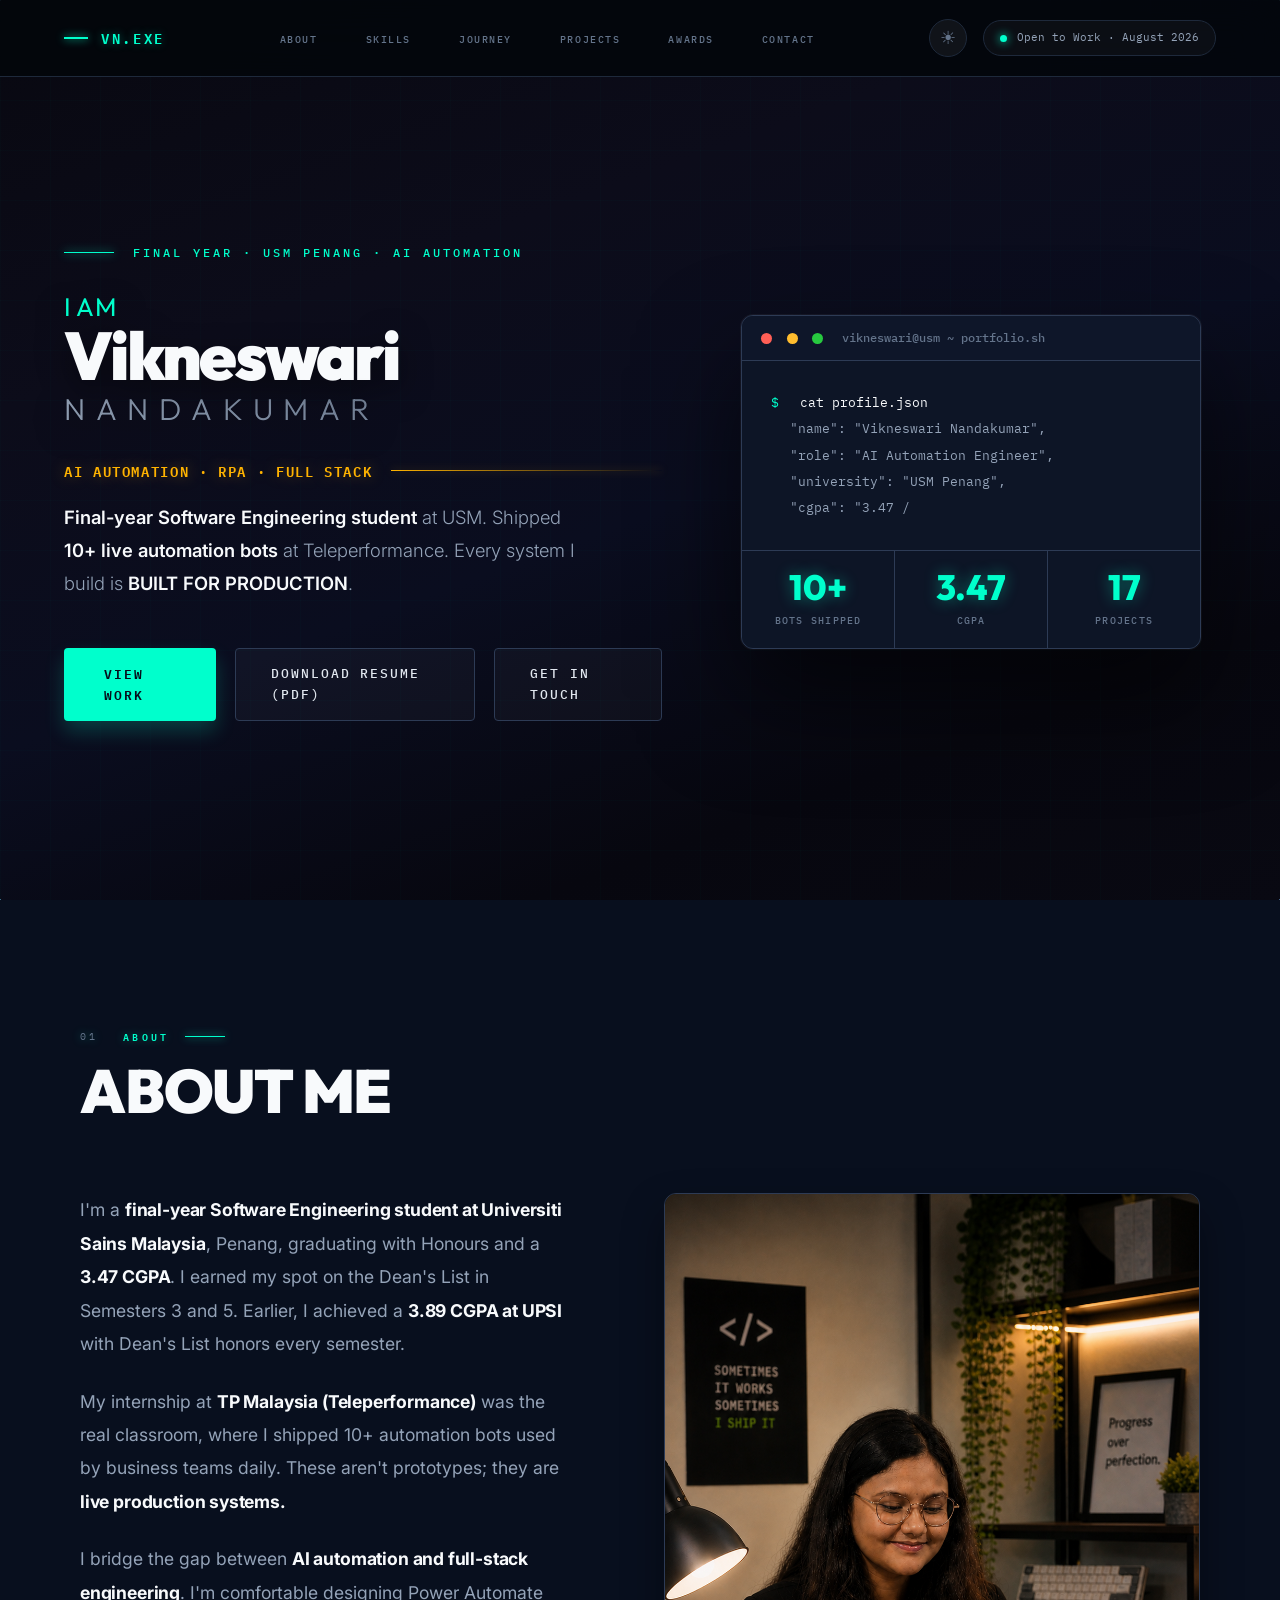
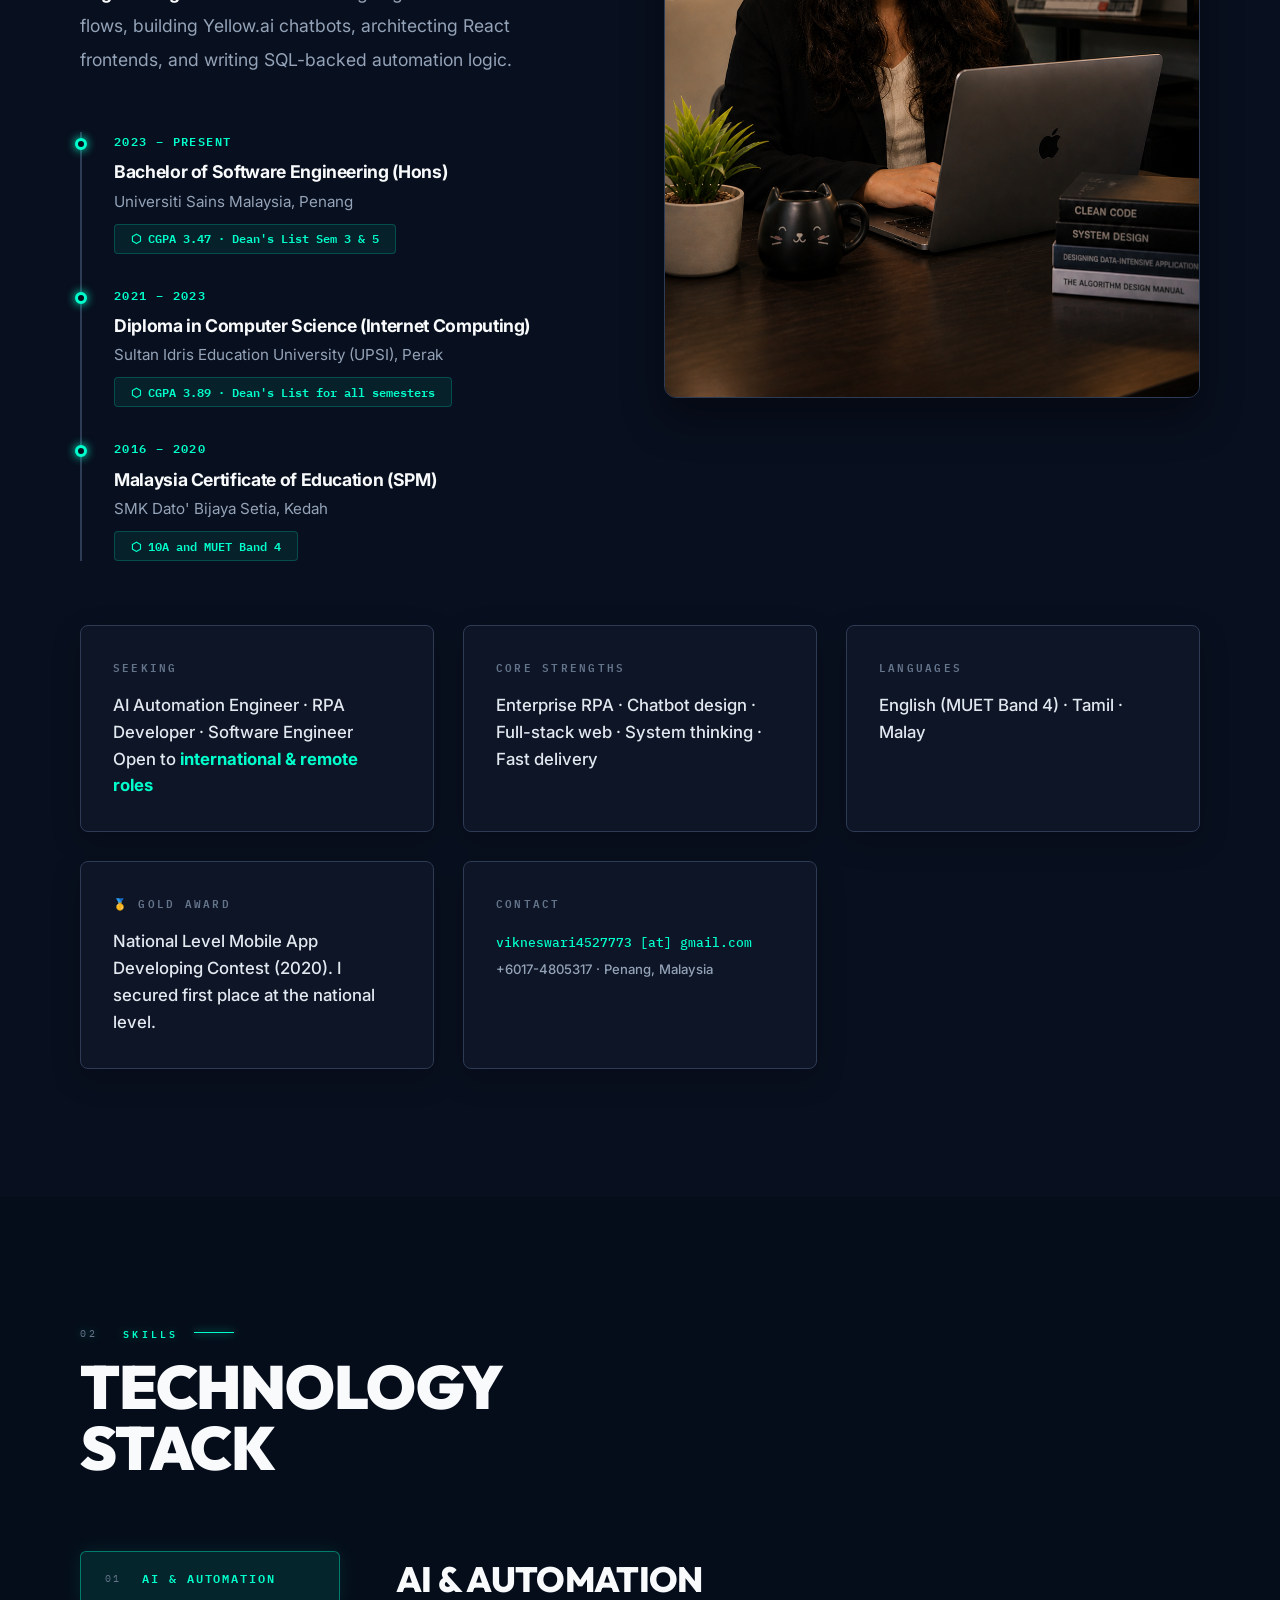
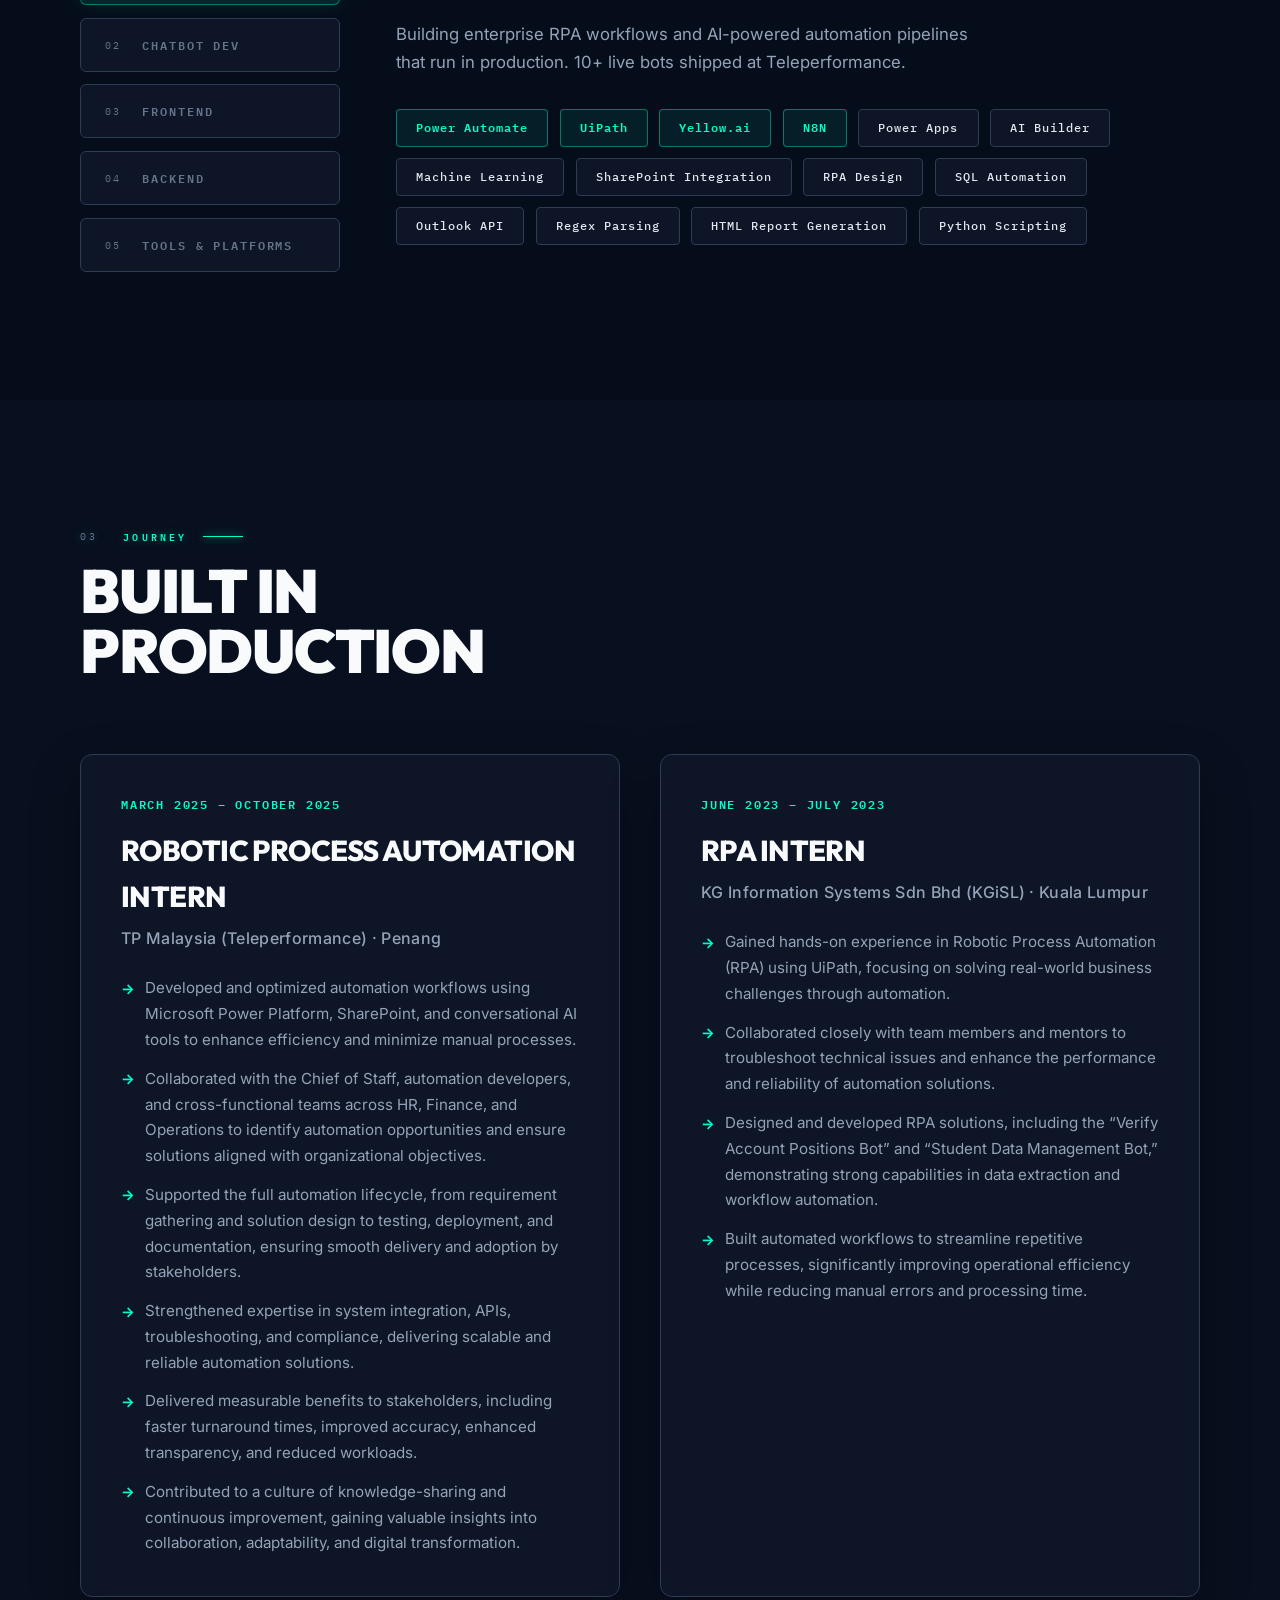
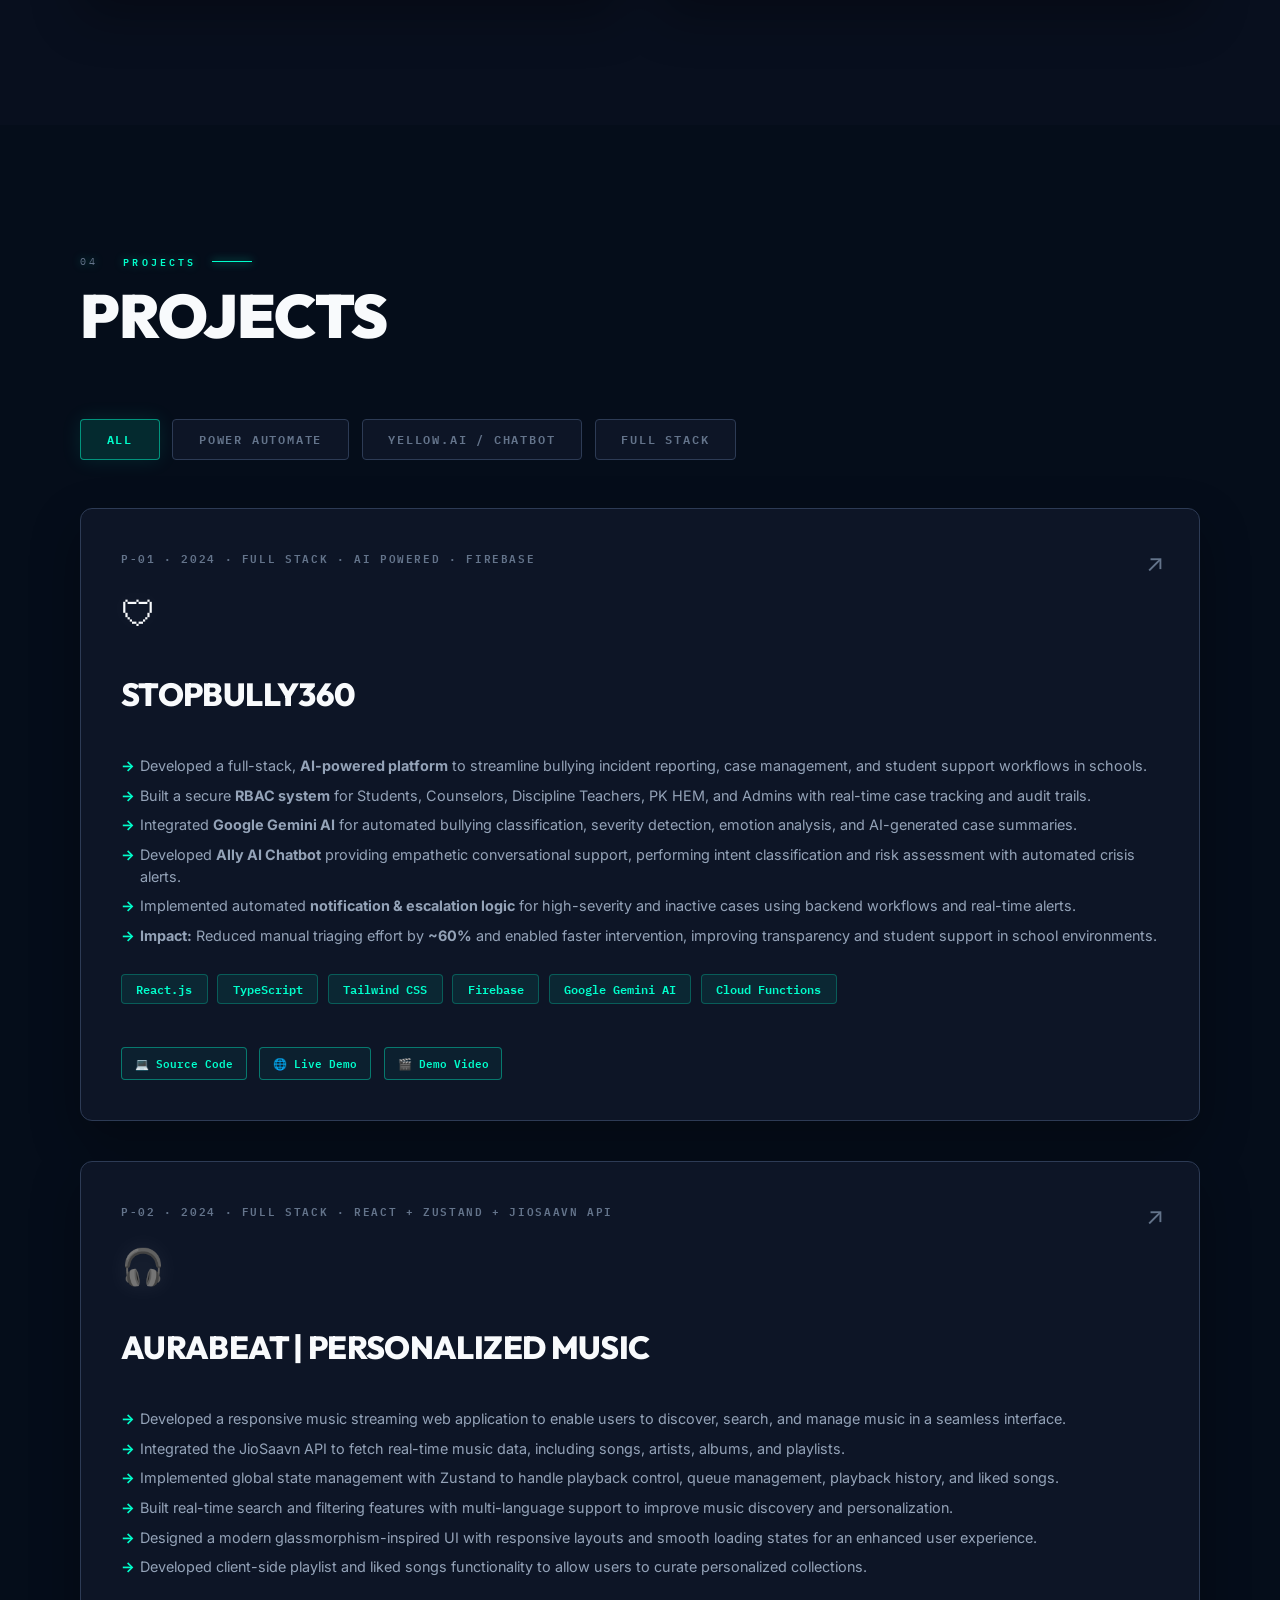
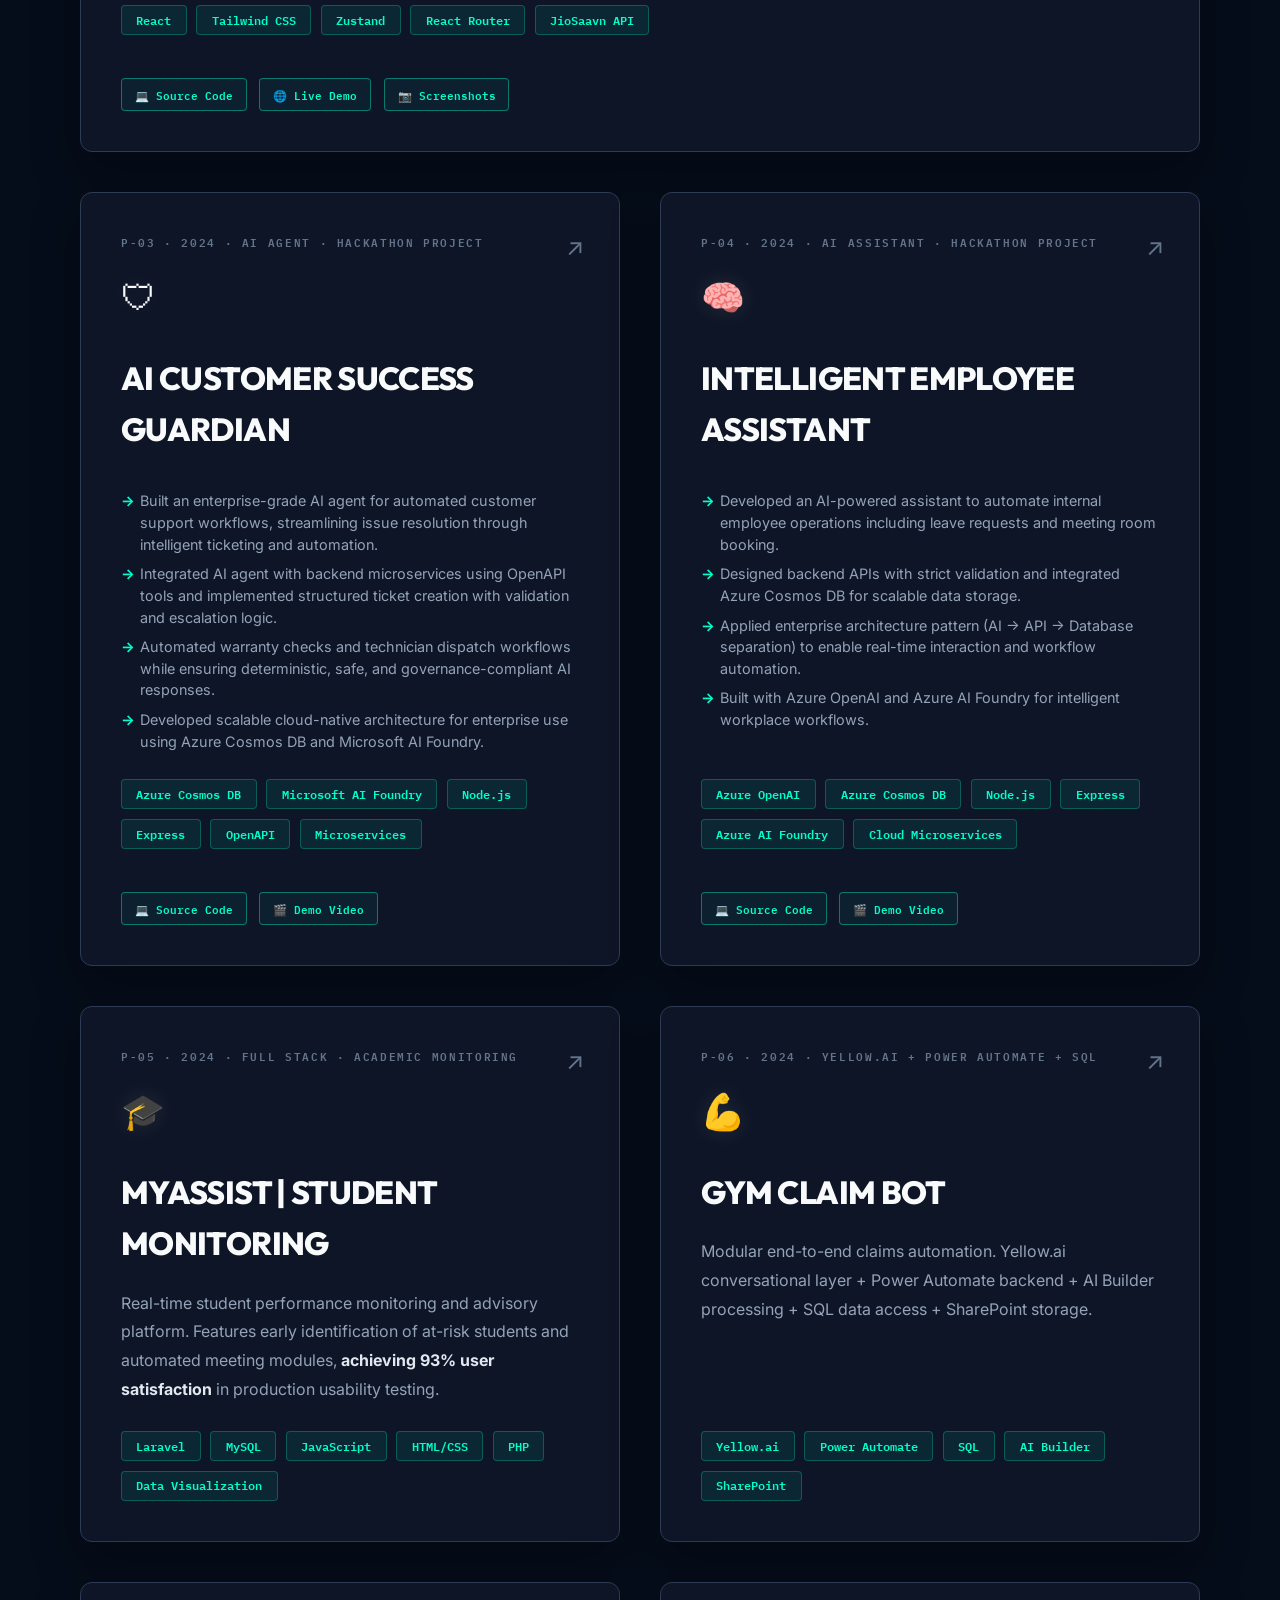
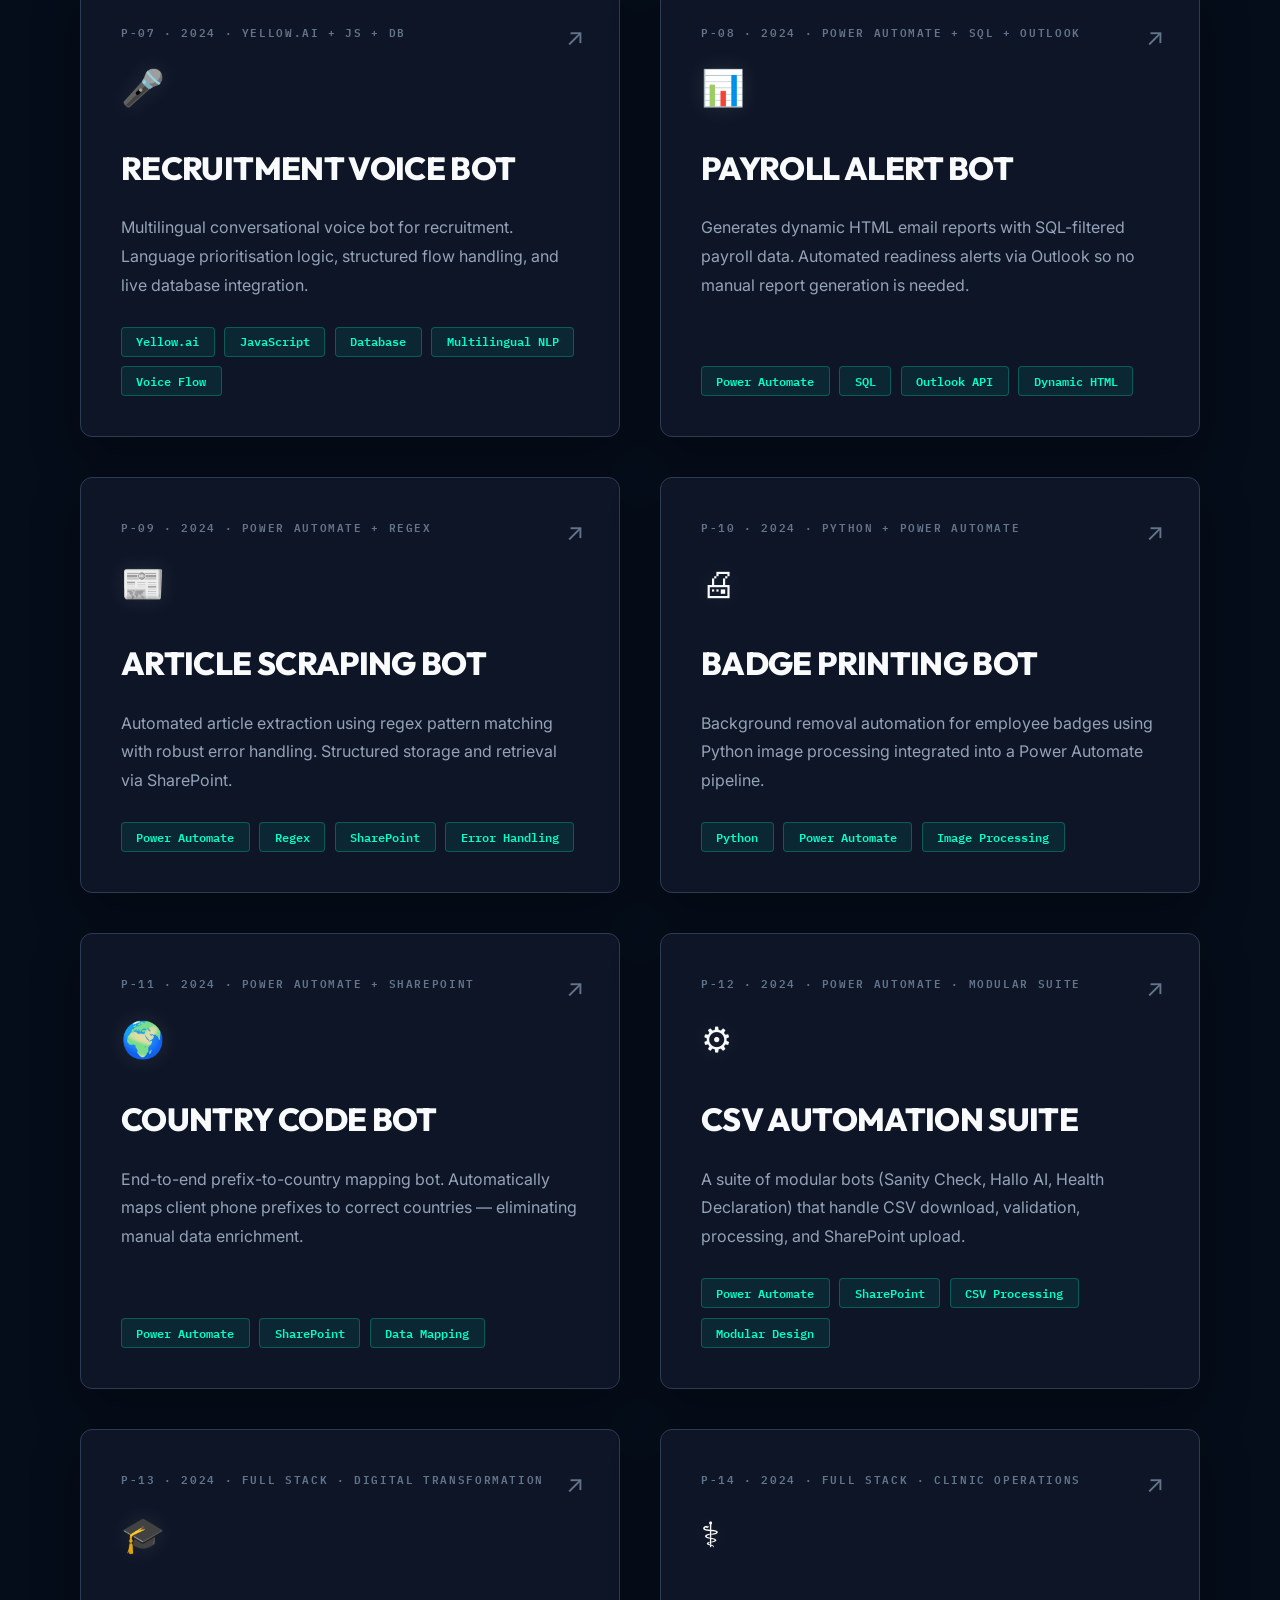
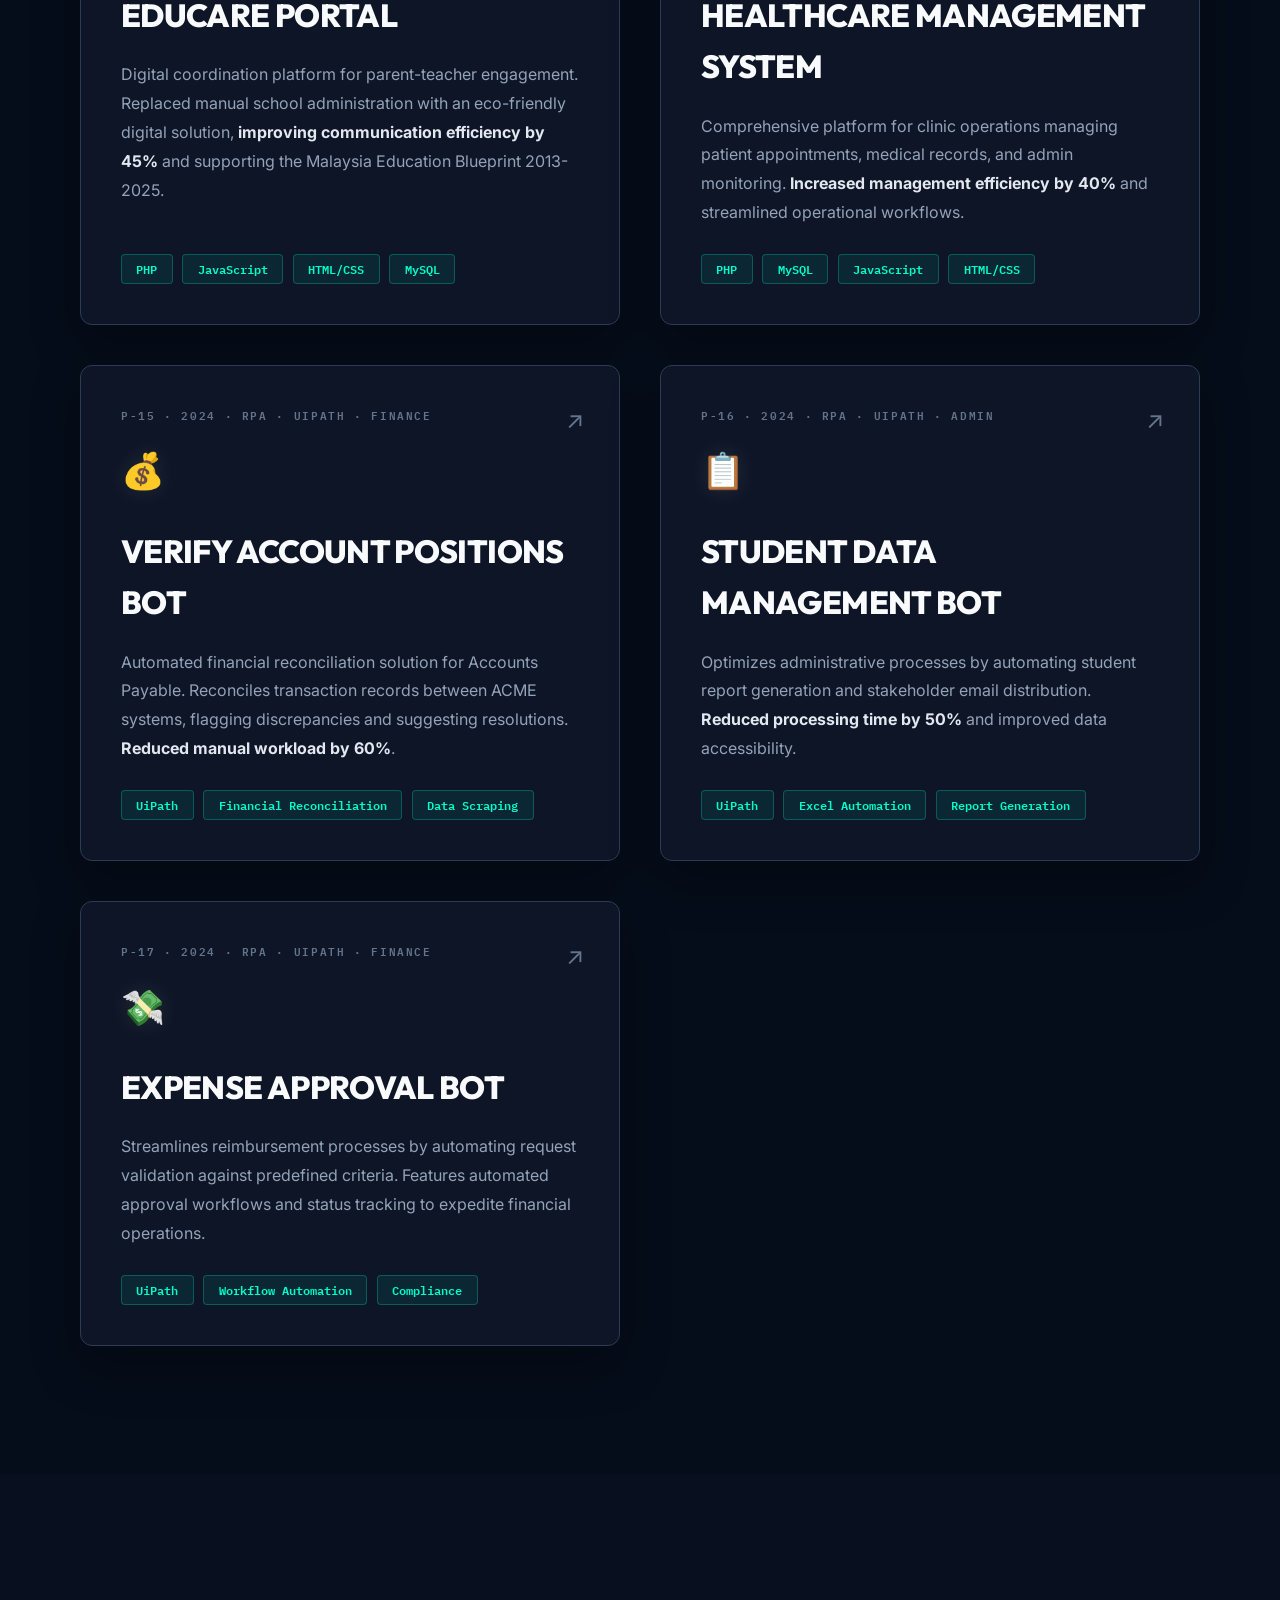
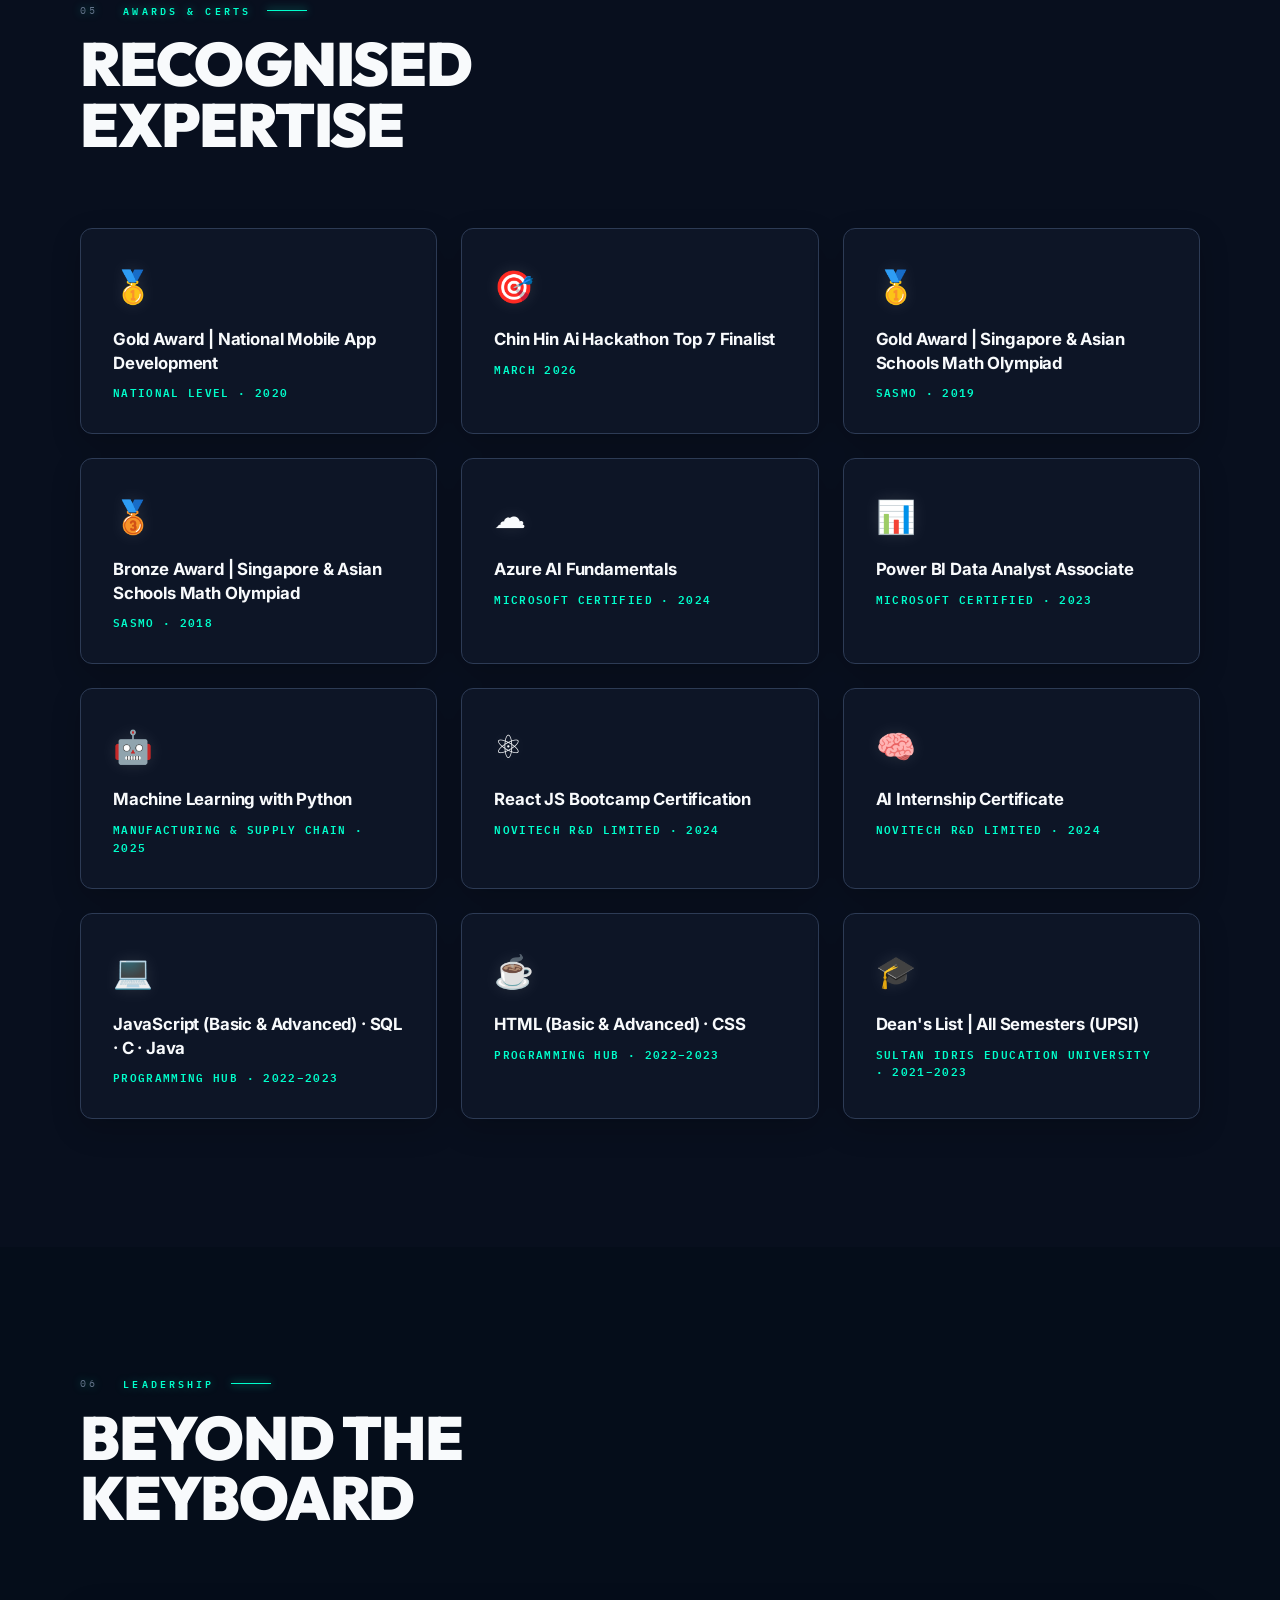
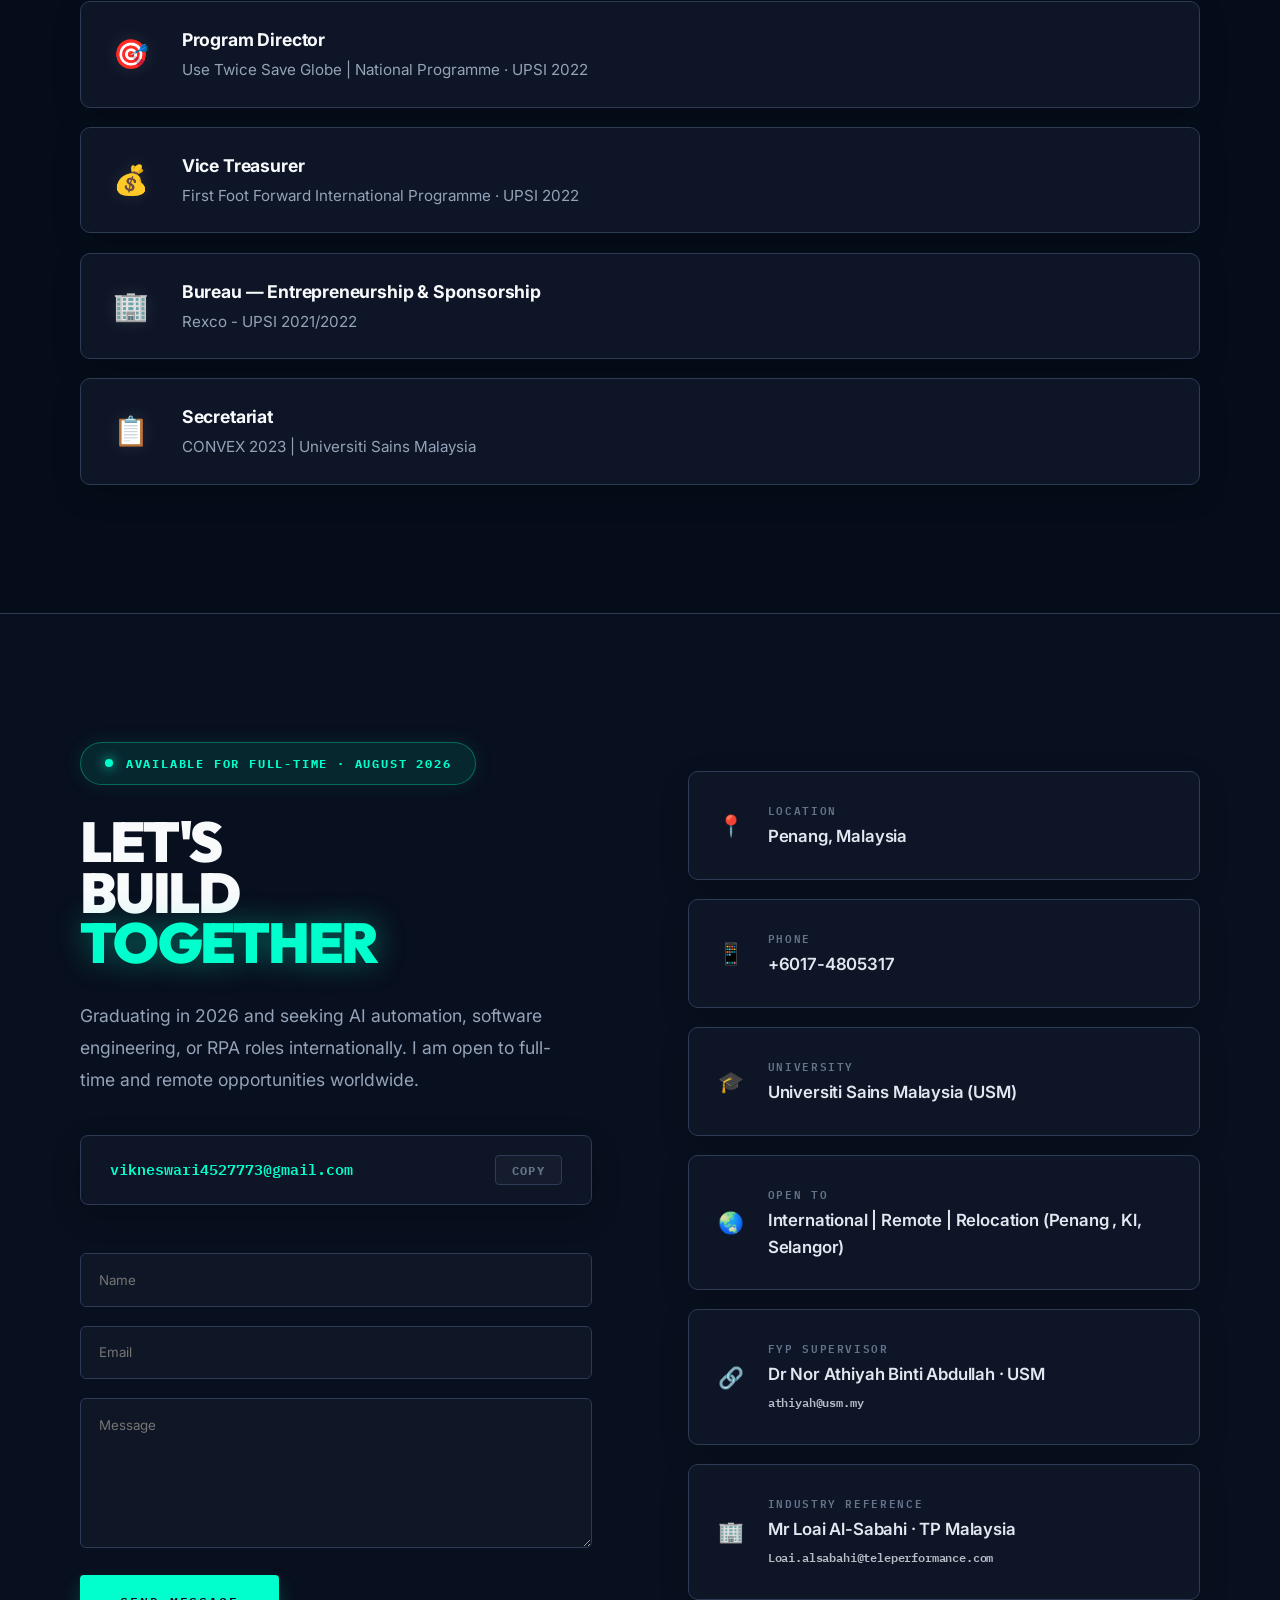
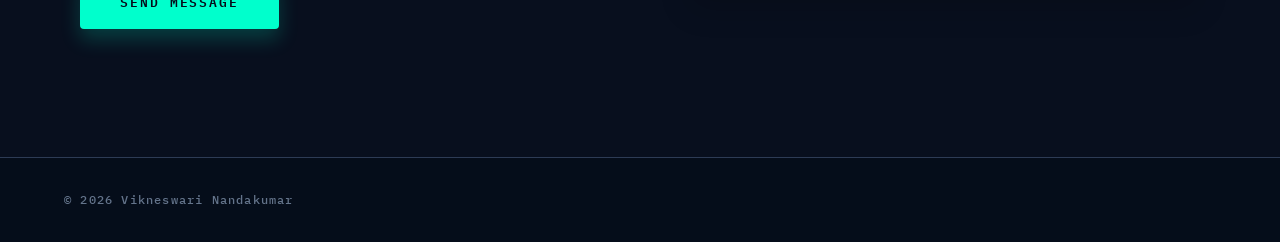
==== index.html @ cb927f4c "final" ====
<!DOCTYPE html>
<html lang="en">

<head>
  <meta charset="UTF-8">
  <meta name="viewport" content="width=device-width, initial-scale=1.0">
  <title>Vikiii | Portfolio</title>
  <link
    href="https://fonts.googleapis.com/css2?family=Bebas+Neue&family=Outfit:wght@300;400;500;600;700;800;900&family=IBM+Plex+Mono:wght@300;400;500&family=Inter:wght@300;400;500;600&display=swap"
    rel="stylesheet">
  <style>
    *,
    *::before,
    *::after {
      box-sizing: border-box;
      margin: 0;
      padding: 0
    }

    :root {
      --ink: #050d1a;
      --deep: #080f1e;
      --panel: #0d1526;
      --glass: #0f172a;
      --edge: #1e293b;
      --line: #2d3b55;
      --teal: #00ffcc;
      --teal-glow: rgba(0, 255, 204, 0.4);
      --amber: #ffb300;
      --amber-glow: rgba(255, 179, 0, 0.4);
      --ice: #e2e8f0;
      --ghost: #64748b;
      --white: #f8fafc;
      --mid: #94a3b8;
    }

    [data-theme="light"] {
      --ink: #ffffff;
      --deep: #f8fafc;
      --panel: #ffffff;
      --glass: rgba(255, 255, 255, 0.95);
      --edge: #f1f5f9;
      --line: #e2e8f0;
      --teal: #0284c7;
      --teal-glow: rgba(2, 132, 199, 0.15);
      --amber: #b45309;
      --amber-glow: rgba(180, 83, 9, 0.15);
      --ice: #0f172a;
      --ghost: #64748b;
      --white: #0f172a;
      --mid: #475569;
    }

    html {
      scroll-behavior: smooth;
      -webkit-font-smoothing: antialiased;
      -moz-osx-font-smoothing: grayscale;
    }

    body {
      background: linear-gradient(160deg, #080810 0%, #0c0c1a 30%, #0a0d1f 55%, #07070f 80%, #090912 100%);
      background-attachment: fixed;
      color: var(--white);
      font-family: 'Inter', 'Outfit', sans-serif;
      font-weight: 400;
      line-height: 1.6;
      overflow-x: hidden;
      transition: background 0.5s ease, color 0.3s ease;
    }

    [data-theme="light"] body {
      background: linear-gradient(135deg, #ffffff 0%, #fef2f2 25%, #f0f9ff 50%, #f0fdf4 75%, #ffffff 100%);
      background-attachment: fixed;
    }

    .grid-overlay {
      position: fixed;
      top: 0;
      left: 0;
      width: 100%;
      height: 100%;
      pointer-events: none;
      z-index: 1;
      opacity: 0;
      transition: opacity 0.5s ease;
    }

    [data-theme="light"] .grid-overlay {
      opacity: 0.4;
      background-image: radial-gradient(var(--line) 1px, transparent 1px);
      background-size: 32px 32px;
      mask-image: radial-gradient(ellipse at center, black, transparent 80%);
    }


    .bg-blob {
      position: fixed;
      width: 60vw;
      height: 60vw;
      border-radius: 50%;
      filter: blur(120px);
      z-index: 0;
      opacity: 0;
      pointer-events: none;
      transition: opacity 1s ease, transform 10s ease-in-out infinite alternate;
    }

    [data-theme="light"] .bg-blob {
      opacity: 0.08;
    }

    .blob-1 { top: -20%; left: -10%; background: linear-gradient(45deg, #fbcfe8, #fbcfb0); animation-delay: 0s; }
    .blob-2 { bottom: -20%; right: -10%; background: linear-gradient(45deg, #bae6fd, #a7f3d0); animation-delay: -5s; }

    @keyframes blob-move {
      from { transform: translate(0, 0) scale(1); }
      to { transform: translate(10%, 10%) scale(1.1); }
    }

    .bg-blob { animation: blob-move 15s ease-in-out infinite alternate; }

    .bg-blob { animation: blob-move 15s ease-in-out infinite alternate; }

    /* PROFILE IMAGES */
    .h-pfp-wrap {
      width: 120px;
      height: 120px;
      margin-bottom: 2rem;
      position: relative;
      opacity: 0;
      animation: su .8s ease .1s forwards;
    }

    .h-pfp {
      width: 100%;
      height: 100%;
      border-radius: 50%;
      object-fit: cover;
      border: 2px solid var(--teal);
      box-shadow: 0 0 20px var(--teal-glow);
    }

    .a-pfp-wrap {
      width: 100%;
      border-radius: 12px;
      overflow: hidden;
      border: 1px solid var(--line);
      background: var(--panel);
      position: relative;
      box-shadow: 0 20px 40px rgba(0, 0, 0, 0.4);
      margin-bottom: 2rem;
    }

    .a-pfp {
      width: 100%;
      height: auto;
      display: block;
      transition: transform 0.5s ease;
    }

    .a-pfp-wrap:hover .a-pfp {
      transform: scale(1.05);
    }

    /* BACKGROUND */
    .gbg {
      position: fixed;
      inset: 0;
      z-index: 0;
      pointer-events: none;
      background-image: linear-gradient(rgba(0, 255, 204, .015) 1px, transparent 1px), linear-gradient(90deg, rgba(0, 255, 204, .015) 1px, transparent 1px);
      background-size: 50px 50px
    }

    #sf {
      position: fixed;
      inset: 0;
      z-index: 0;
      pointer-events: none;
      opacity: .6
    }

    /* NAV */
    nav {
      position: fixed;
      top: 0;
      left: 0;
      right: 0;
      z-index: 500;
      display: flex;
      align-items: center;
      justify-content: space-between;
      padding: 1.2rem 4rem;
      border-bottom: 1px solid var(--edge);
      background: rgba(3, 6, 11, 0.85);
      backdrop-filter: blur(20px);
      transition: all 0.3s ease
    }

    [data-theme="light"] nav {
      background: linear-gradient(135deg, rgba(255, 255, 255, 0.8), rgba(241, 245, 249, 0.8));
      border-bottom: 1px solid rgba(13, 148, 136, 0.15);
      box-shadow: 0 10px 40px rgba(0, 0, 0, 0.05);
    }

    .nlogo {
      font-family: 'IBM Plex Mono', monospace;
      font-size: .85rem;
      font-weight: 600;
      color: var(--teal);
      letter-spacing: .2em;
      display: flex;
      align-items: center;
      gap: .8rem;
      text-shadow: 0 0 10px var(--teal-glow)
    }

    .nbar {
      width: 24px;
      height: 2px;
      background: var(--teal);
      box-shadow: 0 0 8px var(--teal)
    }

    .nlinks {
      display: flex;
      gap: 3rem;
      list-style: none
    }

    .nlinks a {
      font-family: 'IBM Plex Mono', monospace;
      font-size: .65rem;
      font-weight: 500;
      letter-spacing: .15em;
      text-transform: uppercase;
      color: var(--ghost);
      text-decoration: none;
      transition: all .3s ease;
      position: relative
    }

    .nlinks a::after {
      content: '';
      position: absolute;
      bottom: -4px;
      left: 0;
      width: 0;
      height: 1px;
      background: var(--teal);
      transition: width 0.3s ease
    }

    .nlinks a:hover::after,
    .nlinks a.active::after {
      width: 100%
    }

    .nlinks a:hover,
    .nlinks a.active {
      color: var(--white);
      text-shadow: 0 0 8px rgba(255, 255, 255, 0.3)
    }

    .nstatus {
      display: flex;
      align-items: center;
      gap: .6rem;
      font-family: 'IBM Plex Mono', monospace;
      font-size: .7rem;
      color: var(--mid);
      background: rgba(255, 255, 255, 0.03);
      padding: 0.5rem 1rem;
      border-radius: 20px;
      border: 1px solid var(--edge)
    }

    [data-theme="light"] .nstatus {
      background: linear-gradient(to right, rgba(13, 148, 136, 0.1), rgba(13, 148, 136, 0.05));
      color: var(--teal);
      border-color: rgba(13, 148, 136, 0.2);
    }

    .nled {
      width: 7px;
      height: 7px;
      border-radius: 50%;
      background: var(--teal);
      box-shadow: 0 0 10px var(--teal);
      animation: pulse 2s ease infinite
    }

    /* HERO */
    #hero {
      position: relative;
      min-height: 100vh;
      z-index: 2;
      display: grid;
      grid-template-columns: 1.1fr 0.9fr;
      align-items: center;
      padding: 8rem 4rem 4rem;
      gap: 4rem
    }

    .heyebrow {
      font-family: 'IBM Plex Mono', monospace;
      font-size: .75rem;
      font-weight: 500;
      letter-spacing: .25em;
      text-transform: uppercase;
      color: var(--teal);
      display: flex;
      align-items: center;
      gap: 1.2rem;
      margin-bottom: 2rem;
      opacity: 0;
      animation: su .8s ease .2s forwards
    }

    .heyebrow::before {
      content: '';
      width: 50px;
      height: 1px;
      background: var(--teal);
      box-shadow: 0 0 10px var(--teal)
    }

    .hname {
      font-family: 'Outfit', sans-serif;
      font-size: clamp(2.5rem, 6vw, 4.2rem);
      font-weight: 900;
      line-height: 1;
      letter-spacing: -.04em;
      color: var(--white);
      text-shadow: 0 10px 30px rgba(0, 0, 0, 0.5);
      opacity: 0;
      animation: su .9s ease .35s forwards
    }

    .hn-pre {
      font-size: .38em;
      font-weight: 400;
      color: var(--teal);
      letter-spacing: .02em;
      display: block;
      margin-bottom: 0.2rem;
      text-transform: uppercase
    }

    .hn-last {
      display: block;
      font-size: .45em;
      font-weight: 300;
      letter-spacing: .35em;
      text-transform: uppercase;
      color: var(--mid);
      margin-top: .3rem;
      background: linear-gradient(to right, var(--mid), var(--ghost));
      -webkit-background-clip: text;
      background-clip: text;
      -webkit-text-fill-color: transparent
    }

    .htl {
      margin: 2.2rem 0 1.2rem;
      display: flex;
      align-items: center;
      gap: 1.2rem;
      opacity: 0;
      animation: su .9s ease .5s forwards
    }

    .htl span {
      font-family: 'IBM Plex Mono', monospace;
      font-size: .85rem;
      font-weight: 600;
      color: var(--amber);
      letter-spacing: .12em;
      text-transform: uppercase;
      text-shadow: 0 0 15px var(--amber-glow)
    }

    .tdiv {
      flex: 1;
      height: 1px;
      background: linear-gradient(to right, var(--amber), transparent);
      box-shadow: 0 0 8px var(--amber-glow)
    }

    .hdesc {
      font-size: 1.15rem;
      color: var(--mid);
      font-weight: 300;
      max-width: 520px;
      line-height: 1.8;
      margin-bottom: 3rem;
      opacity: 0;
      animation: su .9s ease .65s forwards
    }

    .hdesc strong {
      color: var(--white);
      font-weight: 600
    }

    .hact {
      display: flex;
      gap: 1.2rem;
      align-items: center;
      opacity: 0;
      animation: su .9s ease .8s forwards
    }

    .bteal {
      font-family: 'IBM Plex Mono', monospace;
      font-size: .8rem;
      font-weight: 600;
      letter-spacing: .15em;
      text-transform: uppercase;
      padding: 1rem 2.5rem;
      border-radius: 4px;
      background: var(--teal);
      color: var(--ink);
      border: none;
      cursor: pointer;
      text-decoration: none;
      transition: all .3s cubic-bezier(0.23, 1, 0.32, 1);
      display: inline-block;
      box-shadow: 0 10px 20px rgba(0, 255, 204, 0.2)
    }

    .bteal:hover {
      background: #33ffcc;
      box-shadow: 0 15px 30px rgba(0, 255, 204, 0.4);
      transform: translateY(-3px)
    }

    .bout {
      font-family: 'IBM Plex Mono', monospace;
      font-size: .8rem;
      font-weight: 500;
      letter-spacing: .15em;
      text-transform: uppercase;
      padding: 0.95rem 2.2rem;
      border-radius: 4px;
      background: rgba(255, 255, 255, 0.03);
      color: var(--ice);
      border: 1px solid var(--line);
      cursor: pointer;
      text-decoration: none;
      transition: all .3s ease;
      display: inline-block
    }

    .bout:hover {
      border-color: var(--teal);
      color: var(--teal);
      background: rgba(0, 255, 204, 0.05);
      transform: translateY(-2px)
    }

    .hr {
      opacity: 0;
      animation: fi 1.2s ease .9s forwards;
      display: flex;
      align-items: center;
      justify-content: center
    }

    .term {
      background: var(--panel);
      border: 1px solid var(--line);
      border-radius: 12px;
      width: 100%;
      max-width: 480px;
      box-shadow: 0 50px 100px rgba(0, 0, 0, 0.6), 0 0 0 1px rgba(255, 255, 255, 0.05);
      overflow: hidden;
      backdrop-filter: blur(10px)
    }

    .tbar {
      background: rgba(15, 23, 42, 0.9);
      padding: .8rem 1.2rem;
      display: flex;
      align-items: center;
      gap: .6rem;
      border-bottom: 1px solid var(--line)
    }

    .tdot {
      width: 11px;
      height: 11px;
      border-radius: 50%
    }

    /* BACK TO TOP */
    #btt {
      position: fixed;
      bottom: 2rem;
      right: 2rem;
      width: 45px;
      height: 45px;
      background: var(--panel);
      border: 1px solid var(--line);
      border-radius: 50%;
      color: var(--teal);
      display: flex;
      align-items: center;
      justify-content: center;
      cursor: pointer;
      z-index: 1000;
      opacity: 0;
      visibility: hidden;
      transition: all 0.4s cubic-bezier(0.23, 1, 0.32, 1);
      box-shadow: 0 10px 30px rgba(0, 0, 0, 0.5);
      backdrop-filter: blur(10px)
    }

    #btt.vis {
      opacity: 1;
      visibility: visible;
      transform: translateY(0)
    }

    #btt:hover {
      border-color: var(--teal);
      background: rgba(0, 255, 204, 0.1);
      transform: translateY(-5px);
      box-shadow: 0 15px 40px var(--teal-glow)
    }

    .ttitle {
      font-family: 'IBM Plex Mono', monospace;
      font-size: .72rem;
      font-weight: 500;
      color: var(--ghost);
      margin-left: .6rem
    }

    .tbody {
      padding: 1.8rem;
      font-family: 'IBM Plex Mono', monospace;
      font-size: .82rem;
      line-height: 2
    }

    .tl {
      display: flex;
      gap: .8rem
    }

    .tp {
      color: var(--teal)
    }

    .tc {
      color: var(--white)
    }

    .to {
      color: var(--mid);
      padding-left: 1.2rem
    }

    .tk {
      color: var(--amber)
    }

    .tv {
      color: var(--teal)
    }

    .tb2 {
      height: .6rem
    }

    .blk {
      animation: blk 1s step-end infinite
    }

    .hstats {
      display: grid;
      grid-template-columns: repeat(3, 1fr);
      gap: 1px;
      background: var(--line);
      border-top: 1px solid var(--line)
    }

    .hs {
      background: var(--panel);
      padding: 1.2rem;
      text-align: center;
      transition: background 0.3s ease
    }

    .hs:hover {
      background: rgba(255, 255, 255, 0.02)
    }

    .hsn {
      font-family: 'Outfit', sans-serif;
      font-weight: 800;
      font-size: 2.2rem;
      color: var(--teal);
      line-height: 1;
      text-shadow: 0 0 15px var(--teal-glow)
    }

    .hsl {
      font-family: 'IBM Plex Mono', monospace;
      font-size: .65rem;
      font-weight: 500;
      color: var(--ghost);
      letter-spacing: .12em;
      margin-top: .4rem;
      text-transform: uppercase
    }

    /* SHARED */
    .w {
      max-width: 1200px;
      margin: 0 auto;
      padding: 8rem 2.5rem;
      position: relative;
      z-index: 2
    }

    .sh {
      margin-bottom: 4.5rem
    }

    .stag {
      font-family: 'IBM Plex Mono', monospace;
      font-size: .65rem;
      font-weight: 600;
      letter-spacing: .3em;
      text-transform: uppercase;
      color: var(--teal);
      display: flex;
      align-items: center;
      gap: 1rem;
      margin-bottom: 1rem;
      text-shadow: 0 0 10px var(--teal-glow)
    }

    .stag::after {
      content: '';
      flex: 0 0 40px;
      height: 1px;
      background: var(--teal);
      box-shadow: 0 0 8px var(--teal)
    }

    .snum {
      color: var(--ghost);
      font-weight: 400
    }

    .sh2 {
      font-family: 'Outfit', sans-serif;
      font-weight: 900;
      font-size: clamp(2.4rem, 5vw, 3.8rem);
      letter-spacing: -.02em;
      line-height: 1;
      color: var(--white);
      text-transform: uppercase
    }

    /* ABOUT */
    #about {
      background: var(--deep)
    }

    .agrid {
      display: grid;
      grid-template-columns: 1fr 1.1fr;
      gap: 6rem;
      align-items: start
    }

    .abp {
      color: var(--mid);
      font-size: 1.1rem;
      font-weight: 400;
      line-height: 1.9;
      margin-bottom: 1.5rem
    }

    .abp strong {
      color: var(--white);
      font-weight: 700;
      letter-spacing: -0.01em
    }

    .aedu {
      margin-top: 3.5rem
    }

    .eitem {
      border-left: 2px solid var(--line);
      padding: 0 0 2rem 2rem;
      position: relative
    }

    .eitem:last-child {
      padding-bottom: 0
    }

    .eitem::before {
      content: '';
      position: absolute;
      left: -7px;
      top: 6px;
      width: 12px;
      height: 12px;
      border-radius: 50%;
      background: var(--ink);
      border: 3px solid var(--teal);
      box-shadow: 0 0 10px var(--teal)
    }

    .eperiod {
      font-family: 'IBM Plex Mono', monospace;
      font-size: .72rem;
      font-weight: 600;
      color: var(--teal);
      letter-spacing: .12em;
      margin-bottom: .5rem;
      text-transform: uppercase
    }

    .edeg {
      font-size: 1.1rem;
      font-weight: 700;
      color: var(--white);
      letter-spacing: -0.02em
    }

    .eschool {
      font-size: .95rem;
      color: var(--mid);
      margin-top: .2rem;
      font-weight: 400
    }

    .ecgpa {
      display: inline-flex;
      align-items: center;
      gap: .5rem;
      margin-top: .6rem;
      padding: .3rem 1rem;
      background: rgba(0, 255, 204, 0.08);
      border: 1px solid rgba(0, 255, 204, 0.2);
      border-radius: 4px;
      font-family: 'IBM Plex Mono', monospace;
      font-size: .72rem;
      font-weight: 600;
      color: var(--teal)
    }

    .ar {
      display: flex;
      flex-direction: column;
      gap: 1.8rem
    }

    .ib {
      background: var(--panel);
      border: 1px solid var(--line);
      border-radius: 8px;
      padding: 2rem;
      position: relative;
      overflow: hidden;
      transition: all .4s cubic-bezier(0.23, 1, 0.32, 1);
      box-shadow: 0 10px 30px rgba(0, 0, 0, 0.2);
      height: 100%;
    }

    .ib:hover {
      border-color: rgba(0, 255, 204, 0.3);
      transform: translateY(-6px);
      box-shadow: 0 15px 40px rgba(0, 0, 0, 0.4)
    }

    .ib::before {
      content: '';
      position: absolute;
      left: 0;
      top: 0;
      bottom: 0;
      width: 3px;
      background: var(--teal);
      opacity: 0;
      transition: opacity .3s;
      box-shadow: 0 0 15px var(--teal)
    }

    .ib:hover::before {
      opacity: 1
    }

    .ibl {
      font-family: 'IBM Plex Mono', monospace;
      font-size: .7rem;
      font-weight: 600;
      color: var(--ghost);
      letter-spacing: .2em;
      text-transform: uppercase;
      margin-bottom: 1rem
    }

    .ibc {
      font-size: 1.05rem;
      color: var(--ice);
      font-weight: 500;
      line-height: 1.6
    }

    .acards {
      display: grid;
      grid-template-columns: repeat(auto-fit, minmax(320px, 1fr));
      gap: 1.8rem;
      margin-top: 4rem;
    }

    @media(max-width: 960px) {
      .acards {
        grid-template-columns: 1fr;
      }
    }

    /* SKILLS */
    #skills {
      background: var(--ink)
    }

    .sklayout {
      display: grid;
      grid-template-columns: 260px 1fr;
      gap: 3.5rem;
      align-items: start
    }

    .sknav {
      display: flex;
      flex-direction: column;
      gap: .8rem
    }

    .sktab {
      font-family: 'IBM Plex Mono', monospace;
      font-size: .78rem;
      font-weight: 600;
      letter-spacing: .15em;
      text-transform: uppercase;
      padding: 1rem 1.5rem;
      border-radius: 6px;
      background: var(--panel);
      border: 1px solid var(--line);
      color: var(--ghost);
      cursor: pointer;
      text-align: left;
      transition: all .3s cubic-bezier(0.23, 1, 0.32, 1);
      display: flex;
      align-items: center;
      gap: .8rem
    }

    .sktab:hover {
      color: var(--ice);
      border-color: var(--mid);
      transform: translateX(5px)
    }

    .sktab.on {
      background: rgba(0, 255, 204, 0.1);
      border-color: rgba(0, 255, 204, 0.4);
      color: var(--teal);
      box-shadow: 0 0 20px rgba(0, 255, 204, 0.1)
    }

    .sktn {
      color: var(--ghost);
      font-size: .65rem;
      font-weight: 400
    }

    .skpan {
      display: none;
      animation: fi 0.5s ease forwards
    }

    .skpan.on {
      display: block
    }

    .skptit {
      font-family: 'Outfit', sans-serif;
      font-weight: 800;
      font-size: 2.2rem;
      letter-spacing: -0.02em;
      color: var(--white);
      margin-bottom: .8rem;
      text-transform: uppercase
    }

    .skpdesc {
      font-size: 1.05rem;
      color: var(--mid);
      font-weight: 400;
      line-height: 1.7;
      margin-bottom: 2rem;
      max-width: 600px
    }

    .chips {
      display: flex;
      flex-wrap: wrap;
      gap: .7rem
    }

    .chip {
      font-family: 'IBM Plex Mono', monospace;
      font-size: .78rem;
      font-weight: 500;
      letter-spacing: .08em;
      padding: .5rem 1.2rem;
      border-radius: 4px;
      background: var(--panel);
      border: 1px solid var(--line);
      color: var(--ice);
      transition: all .3s ease
    }

    .chip:hover {
      border-color: var(--teal);
      color: var(--teal);
      background: rgba(0, 255, 204, 0.05);
      transform: translateY(-3px)
    }

    .chip.k {
      border-color: rgba(0, 255, 204, 0.4);
      color: var(--teal);
      background: rgba(0, 255, 204, 0.08);
      font-weight: 600
    }

    /* EXPERIENCE */
    #experience {
      background: var(--deep)
    }

    .expgrid {
      display: grid;
      grid-template-columns: 1fr 1fr;
      gap: 2.5rem
    }

    .expcard {
      background: var(--panel);
      border: 1px solid var(--line);
      border-radius: 12px;
      padding: 2.5rem;
      position: relative;
      overflow: hidden;
      transition: all .4s cubic-bezier(0.23, 1, 0.32, 1);
      box-shadow: 0 20px 50px rgba(0, 0, 0, 0.3)
    }

    .expcard::before {
      content: '';
      position: absolute;
      top: 0;
      left: 0;
      right: 0;
      height: 3px;
      background: linear-gradient(to right, var(--teal), transparent);
      opacity: 0;
      transition: opacity 0.3s;
      box-shadow: 0 0 15px var(--teal-glow)
    }

    .expcard:hover {
      border-color: rgba(0, 255, 204, 0.3);
      transform: translateY(-8px);
      box-shadow: 0 30px 60px rgba(0, 0, 0, 0.5)
    }

    .expcard:hover::before {
      opacity: 1
    }

    .eperiod2 {
      font-family: 'IBM Plex Mono', monospace;
      font-size: .75rem;
      font-weight: 600;
      color: var(--teal);
      letter-spacing: .15em;
      margin-bottom: .8rem;
      text-transform: uppercase
    }

    .erole {
      font-family: 'Outfit', sans-serif;
      font-weight: 800;
      font-size: 1.8rem;
      letter-spacing: -0.02em;
      color: var(--white);
      margin-bottom: .4rem;
      text-transform: uppercase
    }

    .eco {
      font-size: 1rem;
      color: var(--mid);
      margin-bottom: 1.5rem;
      font-weight: 500;
      letter-spacing: 0.02em
    }

    .epoints {
      list-style: none;
      display: flex;
      flex-direction: column;
      gap: .8rem
    }

    .epoints li {
      font-size: .95rem;
      color: var(--mid);
      font-weight: 400;
      line-height: 1.7;
      padding-left: 1.5rem;
      position: relative
    }

    .epoints li::before {
      content: '→';
      position: absolute;
      left: 0;
      color: var(--teal);
      font-weight: 700;
      font-size: .9rem;
      top: 0.1rem
    }

    /* PROJECTS */
    #projects {
      background: var(--ink)
    }

    .pfilt {
      display: flex;
      gap: .8rem;
      flex-wrap: wrap;
      margin-bottom: 3rem
    }

    .fb {
      font-family: 'IBM Plex Mono', monospace;
      font-size: .75rem;
      font-weight: 600;
      letter-spacing: .15em;
      text-transform: uppercase;
      padding: .6rem 1.6rem;
      border-radius: 4px;
      background: var(--panel);
      border: 1px solid var(--line);
      color: var(--ghost);
      cursor: pointer;
      transition: all .3s cubic-bezier(0.23, 1, 0.32, 1)
    }

    .fb:hover {
      color: var(--ice);
      border-color: var(--mid);
      transform: translateY(-2px)
    }

    .fb.on {
      background: rgba(0, 255, 204, 0.12);
      border-color: rgba(0, 255, 204, 0.5);
      color: var(--teal);
      box-shadow: 0 0 20px rgba(0, 255, 204, 0.1)
    }

    .pgrid {
      display: grid;
      grid-template-columns: 1fr 1fr;
      gap: 2.5rem
    }

    .pc {
      background: var(--panel);
      border: 1px solid var(--line);
      border-radius: 12px;
      padding: 2.5rem;
      display: flex;
      flex-direction: column;
      gap: 1.2rem;
      position: relative;
      overflow: hidden;
      transition: all .4s cubic-bezier(0.23, 1, 0.32, 1);
      box-shadow: 0 20px 50px rgba(0, 0, 0, 0.3)
    }

    .pc.ft {
      grid-column: span 2
    }

    .pc:hover {
      border-color: rgba(0, 255, 204, 0.4);
      transform: translateY(-10px);
      box-shadow: 0 40px 80px rgba(0, 0, 0, 0.6)
    }

    .pnum {
      font-family: 'IBM Plex Mono', monospace;
      font-size: .68rem;
      font-weight: 600;
      color: var(--ghost);
      letter-spacing: .15em;
      text-transform: uppercase
    }

    .pico {
      font-size: 2.2rem;
      margin-bottom: 0.5rem;
      filter: drop-shadow(0 0 10px rgba(255, 255, 255, 0.1))
    }

    .pname {
      font-family: 'Outfit', sans-serif;
      font-weight: 800;
      font-size: 2rem;
      letter-spacing: -0.02em;
      color: var(--white);
      text-transform: uppercase
    }

    .pdesc {
      font-size: 1rem;
      color: var(--mid);
      font-weight: 400;
      line-height: 1.8;
      flex: 1
    }

    .pdesc ul {
      list-style: none;
      margin-top: 1rem;
      display: flex;
      flex-direction: column;
      gap: 0.5rem
    }

    .pdesc ul li {
      position: relative;
      padding-left: 1.2rem;
      font-size: 0.9rem;
      line-height: 1.5
    }

    .pdesc ul li::before {
      content: '→';
      position: absolute;
      left: 0;
      color: var(--teal);
      font-weight: 700
    }

    .pstack {
      display: flex;
      flex-wrap: wrap;
      gap: .6rem;
      margin-top: 0.5rem
    }

    .stk {
      font-family: 'IBM Plex Mono', monospace;
      font-size: .72rem;
      font-weight: 600;
      padding: .3rem .9rem;
      border-radius: 4px;
      background: rgba(0, 255, 204, 0.08);
      border: 1px solid rgba(0, 255, 204, 0.25);
      color: var(--teal)
    }

    .parr {
      position: absolute;
      top: 2.2rem;
      right: 2.2rem;
      font-size: 1.5rem;
      color: var(--ghost);
      transition: all .4s cubic-bezier(0.175, 0.885, 0.32, 1.275)
    }

    .pc:hover .parr {
      color: var(--teal);
      transform: rotate(45deg) scale(1.2);
      text-shadow: 0 0 15px var(--teal-glow)
    }

    /* ACHIEVEMENTS */
    #achievements {
      background: var(--deep)
    }

    .achgrid {
      display: grid;
      grid-template-columns: repeat(3, 1fr);
      gap: 1.5rem
    }

    .achc {
      background: var(--panel);
      border: 1px solid var(--line);
      border-radius: 12px;
      padding: 2rem;
      transition: all .4s cubic-bezier(0.23, 1, 0.32, 1);
      position: relative;
      overflow: hidden;
      box-shadow: 0 10px 30px rgba(0, 0, 0, 0.2)
    }

    .achc::after {
      content: '';
      position: absolute;
      bottom: 0;
      left: 0;
      right: 0;
      height: 2px;
      background: linear-gradient(to right, transparent, var(--teal), transparent);
      opacity: 0;
      transition: opacity 0.3s;
      box-shadow: 0 0 15px var(--teal)
    }

    .achc:hover {
      border-color: rgba(0, 255, 204, 0.35);
      transform: translateY(-6px);
      box-shadow: 0 20px 40px rgba(0, 0, 0, 0.4)
    }

    .achc:hover::after {
      opacity: 1
    }

    .achi {
      font-size: 2rem;
      display: block;
      margin-bottom: 1rem;
      filter: drop-shadow(0 0 8px rgba(255, 255, 255, 0.1))
    }

    .achn {
      font-size: 1.05rem;
      font-weight: 700;
      color: var(--white);
      margin-bottom: .5rem;
      line-height: 1.4;
      letter-spacing: -0.01em
    }

    .achis {
      font-family: 'IBM Plex Mono', monospace;
      font-size: .7rem;
      font-weight: 600;
      color: var(--teal);
      letter-spacing: .12em;
      text-transform: uppercase
    }

    /* LEADERSHIP */
    #leadership {
      background: var(--ink)
    }

    .llist {
      display: flex;
      flex-direction: column;
      gap: 1.2rem
    }

    .litem {
      background: var(--panel);
      border: 1px solid var(--line);
      border-radius: 10px;
      padding: 1.5rem 2rem;
      display: flex;
      align-items: center;
      gap: 1.8rem;
      transition: all .3s cubic-bezier(0.23, 1, 0.32, 1);
      box-shadow: 0 10px 30px rgba(0, 0, 0, 0.15)
    }

    .litem:hover {
      border-color: rgba(0, 255, 204, 0.3);
      background: rgba(0, 255, 204, 0.03);
      transform: translateX(10px);
      box-shadow: 0 15px 40px rgba(0, 0, 0, 0.3)
    }

    .lic {
      font-size: 1.8rem;
      width: 40px;
      flex-shrink: 0;
      filter: drop-shadow(0 0 8px rgba(255, 255, 255, 0.1))
    }

    .lti {
      font-size: 1.1rem;
      font-weight: 700;
      color: var(--white);
      margin-bottom: .25rem;
      letter-spacing: -0.01em
    }

    .lor {
      font-size: .95rem;
      color: var(--mid);
      font-weight: 400
    }

    /* CONTACT */
    #contact {
      background: var(--deep);
      border-top: 1px solid var(--line)
    }

    .clayout {
      display: grid;
      grid-template-columns: 1fr 1fr;
      gap: 6rem;
      align-items: center
    }

    .bigt {
      font-family: 'Outfit', sans-serif;
      font-weight: 900;
      font-size: clamp(2rem, 5vw, 3.5rem);
      line-height: 0.9;
      letter-spacing: -0.04em;
      margin-bottom: 2rem;
      text-transform: uppercase
    }

    .bigt span {
      color: var(--teal);
      text-shadow: 0 0 30px var(--teal-glow)
    }

    .cleftp {
      font-size: 1.1rem;
      color: var(--mid);
      font-weight: 400;
      line-height: 1.8;
      margin-bottom: 2.5rem;
      max-width: 500px
    }

    .cemail {
      display: flex;
      align-items: center;
      gap: 1.2rem;
      padding: 1.2rem 1.8rem;
      background: var(--panel);
      border: 1px solid var(--line);
      border-radius: 8px;
      margin-bottom: 2rem;
      transition: all 0.3s ease;
      box-shadow: 0 10px 30px rgba(0, 0, 0, 0.2)
    }

    .cemail:hover {
      border-color: var(--teal);
      box-shadow: 0 15px 40px rgba(0, 0, 255, 0.1)
    }

    .eaddr {
      font-family: 'IBM Plex Mono', monospace;
      font-size: .95rem;
      font-weight: 600;
      color: var(--teal);
      flex: 1
    }

    .cpbtn {
      font-family: 'IBM Plex Mono', monospace;
      font-size: .72rem;
      font-weight: 700;
      letter-spacing: .12em;
      padding: .4rem 1rem;
      border-radius: 4px;
      border: 1px solid var(--line);
      color: var(--ghost);
      background: rgba(255, 255, 255, 0.03);
      cursor: pointer;
      transition: all .2s;
      text-transform: uppercase
    }

    .cpbtn:hover {
      border-color: var(--teal);
      color: var(--teal);
      background: rgba(0, 255, 204, 0.05)
    }

    .clinks {
      display: flex;
      gap: 1rem
    }

    .clink {
      font-family: 'IBM Plex Mono', monospace;
      font-size: .78rem;
      font-weight: 600;
      letter-spacing: .15em;
      text-transform: uppercase;
      padding: .8rem 1.8rem;
      border-radius: 6px;
      border: 1px solid var(--line);
      color: var(--ice);
      background: var(--panel);
      text-decoration: none;
      transition: all .3s cubic-bezier(0.23, 1, 0.32, 1);
      box-shadow: 0 10px 25px rgba(0, 0, 0, 0.2)
    }

    .clink:hover {
      border-color: var(--teal);
      color: var(--teal);
      background: rgba(0, 255, 204, 0.08);
      transform: translateY(-4px);
      box-shadow: 0 15px 35px rgba(0, 0, 0, 0.3)
    }

    .cright {
      display: flex;
      flex-direction: column;
      gap: 1.2rem
    }

    .ccard {
      background: var(--panel);
      border: 1px solid var(--line);
      border-radius: 10px;
      padding: 1.8rem;
      display: flex;
      align-items: center;
      gap: 1.5rem;
      transition: all .3s cubic-bezier(0.23, 1, 0.32, 1);
      box-shadow: 0 10px 30px rgba(0, 0, 0, 0.15)
    }

    .ccard:hover {
      border-color: rgba(0, 255, 204, 0.3);
      transform: translateX(8px);
      box-shadow: 0 15px 40px rgba(0, 0, 0, 0.3)
    }

    .ccl {
      font-family: 'IBM Plex Mono', monospace;
      font-size: .68rem;
      font-weight: 600;
      color: var(--ghost);
      letter-spacing: .15em;
      text-transform: uppercase;
      margin-bottom: .3rem
    }

    .ccv {
      font-size: 1.05rem;
      color: var(--ice);
      font-weight: 600;
      letter-spacing: -0.01em
    }

    .avbadge {
      display: inline-flex;
      align-items: center;
      gap: .8rem;
      padding: .7rem 1.5rem;
      border-radius: 50px;
      background: rgba(0, 255, 204, 0.1);
      border: 1px solid rgba(0, 255, 204, 0.3);
      font-family: 'IBM Plex Mono', monospace;
      font-size: .75rem;
      font-weight: 700;
      color: var(--teal);
      letter-spacing: .15em;
      text-transform: uppercase;
      margin-bottom: 2rem;
      box-shadow: 0 0 20px rgba(0, 255, 204, 0.1)
    }

    .avdot {
      width: 8px;
      height: 8px;
      border-radius: 50%;
      background: var(--teal);
      box-shadow: 0 0 12px var(--teal);
      animation: pulse 2s ease infinite
    }

    /* FOOTER */
    footer {
      background: var(--ink);
      border-top: 1px solid var(--line);
      padding: 2rem 4rem;
      z-index: 2;
      position: relative;
      display: flex;
      align-items: center;
      justify-content: space-between
    }

    .fl,
    .fr {
      font-family: 'IBM Plex Mono', monospace;
      font-size: .75rem;
      font-weight: 500;
      color: var(--ghost);
      letter-spacing: .1em
    }

    .fr span {
      color: var(--teal);
      font-weight: 700
    }

    /* REVEAL */
    .rev {
      opacity: 0;
      transform: translateY(40px) scale(0.98);
      filter: blur(10px);
      transition: opacity 1s cubic-bezier(0.23, 1, 0.32, 1), transform 1s cubic-bezier(0.23, 1, 0.32, 1), filter 1s cubic-bezier(0.23, 1, 0.32, 1)
    }

    .rev.vis {
      opacity: 1;
      transform: none;
      filter: blur(0)
    }

    .d1 {
      transition-delay: .1s
    }

    .d2 {
      transition-delay: .2s
    }

    .d3 {
      transition-delay: .3s
    }

    .d4 {
      transition-delay: .4s
    }

    .d5 {
      transition-delay: .5s
    }

    /* KEYFRAMES */
    @keyframes su {
      from {
        opacity: 0;
        transform: translateY(40px)
      }

      to {
        opacity: 1;
        transform: none
      }
    }

    @keyframes fi {
      from {
        opacity: 0
      }

      to {
        opacity: 1
      }
    }

    @keyframes blk {

      0%,
      100% {
        opacity: 1
      }

      50% {
        opacity: 0
      }
    }

    @keyframes pulse {

      0%,
      100% {
        box-shadow: 0 0 0 0 rgba(0, 255, 204, 0.4)
      }

      70% {
        box-shadow: 0 0 0 10px transparent
      }
    }

    [data-theme="light"] .gbg {
      background-image: radial-gradient(circle at 20% 20%, rgba(0, 255, 204, 0.05) 0%, transparent 40%),
                        radial-gradient(circle at 80% 80%, rgba(255, 179, 0, 0.05) 0%, transparent 40%);
      background-size: 100% 100%;
    }

    /* RESPONSIVE */
    @media(max-width:960px) {
      nav {
        padding: 1rem 2rem
      }

      .nlinks {
        display: none
      }

      #hero {
        grid-template-columns: 1fr;
        padding: 8rem 2rem 4rem;
        text-align: center
      }

      .heyebrow {
        justify-content: center
      }

      .h-pfp-wrap {
        margin: 0 auto 2.5rem;
      }

      .htl {
        justify-content: center
      }

      .hdesc {
        margin: 0 auto 2.5rem
      }

      .hact {
        justify-content: center
      }

      .agrid,
      .expgrid,
      .clayout,
      .sklayout,
      .pgrid {
        grid-template-columns: 1fr;
        gap: 3rem
      }

      .achgrid {
        grid-template-columns: 1fr 1fr
      }

      .pc.ft {
        grid-column: span 1
      }

      .w {
        padding: 5rem 2rem
      }

      footer {
        flex-direction: column;
        gap: 1rem;
        text-align: center;
        padding: 2rem
      }
    }

    @media(max-width:600px) {
      .achgrid {
        grid-template-columns: 1fr
      }

      .hstats {
        grid-template-columns: 1fr
      }

      .sh2 {
        font-size: 2.8rem
      }
    }

    @media(max-width:480px) {
      .term {
        max-width: 100%;
        font-size: 0.7rem;
      }

      .tbody {
        padding: 1rem;
      }

      .hname {
        font-size: 2.8rem;
      }

      .heyebrow {
        font-size: 0.65rem;
        letter-spacing: 0.15em;
      }
    }

    .cform {
      margin-top: 3rem;
      display: flex;
      flex-direction: column;
      gap: 1.2rem;
    }

    .finp {
      background: rgba(255, 255, 255, 0.03);
      border: 1px solid var(--line);
      border-radius: 6px;
      padding: 1.1rem;
      color: var(--white);
      width: 100%;
      font-family: inherit;
    }

    .farea {
      min-height: 150px;
      resize: vertical;
    }

    .fbtn {
      align-self: flex-start;
      margin-top: 0.5rem;
    }

    #t-toggle {
      width: 38px;
      height: 38px;
      border-radius: 50%;
      border: 1px solid var(--edge);
      background: rgba(255, 255, 255, 0.05);
      color: var(--ghost);
      display: flex;
      align-items: center;
      justify-content: center;
      cursor: pointer;
      transition: all 0.3s ease;
      font-size: 1.1rem;
      padding: 0;
    }

    #t-toggle:hover {
      border-color: var(--teal);
      color: var(--teal);
      background: rgba(0, 255, 204, 0.1);
      transform: rotate(15deg);
    }

    [data-theme="light"] #t-toggle {
      background: rgba(0, 0, 0, 0.05);
    }

    /* PROJECT LINKS */
    .p-links {
      display: flex;
      flex-wrap: wrap;
      gap: 0.8rem;
      margin-top: 1.5rem;
    }

    .plink {
      font-family: 'IBM Plex Mono', monospace;
      font-size: 0.7rem;
      font-weight: 600;
      color: var(--teal);
      text-decoration: none;
      display: inline-flex;
      align-items: center;
      gap: 0.4rem;
      transition: all 0.3s ease;
      padding: 0.4rem 0.8rem;
      border: 1px solid var(--teal-glow);
      border-radius: 4px;
      background: rgba(0, 255, 204, 0.05);
    }

    .plink:hover {
      background: var(--teal);
      color: var(--ink);
      box-shadow: 0 0 15px var(--teal-glow);
      transform: translateY(-2px);
    }
  </style>
</head>

<body>
  <div class="bg-blob blob-1"></div>
  <div class="bg-blob blob-2"></div>
  <div class="grid-overlay"></div>
  <div class="gbg"></div>
  <canvas id="sf"></canvas>

  <nav id="navbar">
    <div class="nlogo">
      <div class="nbar"></div>VN.EXE
    </div>
    <ul class="nlinks">
      <li><a href="#about">About</a></li>
      <li><a href="#skills">Skills</a></li>
      <li><a href="#experience">Journey</a></li>
      <li><a href="#projects">Projects</a></li>
      <li><a href="#achievements">Awards</a></li>
      <li><a href="#contact">Contact</a></li>
    </ul>
    <div style="display:flex;align-items:center;gap:1rem">
      <button id="t-toggle" title="Toggle Theme">&#x2600;</button>
      <div class="nstatus">
        <div class="nled"></div>Open to Work &middot; August 2026
      </div>
    </div>
  </nav>

  <section id="hero">
    <div>
      <div class="heyebrow">Final Year &middot; USM Penang &middot; AI Automation</div>
      <h1 class="hname"><span class="hn-pre">I am</span>Vikneswari<span class="hn-last">Nandakumar</span></h1>
      <div class="htl"><span>AI Automation &middot; RPA &middot; Full Stack</span>
        <div class="tdiv"></div>
      </div>
      <p class="hdesc"><strong>Final-year Software Engineering student</strong> at USM. Shipped
        <strong>10+ live automation bots</strong> at Teleperformance. Every system I build is
        <strong>BUILT FOR PRODUCTION</strong>.
      </p>
      <div class="hact">
        <a href="#projects" class="bteal">View Work</a>
        <a href="resume.pdf" class="bout" download>Download Resume (PDF)</a>
        <a href="#contact" class="bout">Get In Touch</a>
      </div>
    </div>
    <div class="hr">
      <div style="width:100%;max-width:460px">
        <div class="term">
          <div class="tbar">
            <div class="tdot" style="background:#ff5f56"></div>
            <div class="tdot" style="background:#ffbd2e;margin-left:.3rem"></div>
            <div class="tdot" style="background:#27c93f;margin-left:.3rem"></div>
            <span class="ttitle">vikneswari@usm ~ portfolio.sh</span>
          </div>
          <div class="tbody">
            <div class="tl"><span class="tp">$</span><span class="tc">&nbsp;cat profile.json</span></div>
            <div class="tb2"></div>
            <div class="tl"><span class="to"><span class="tk">"name"</span>: <span class="tv">"Vikneswari
                  Nandakumar"</span>,</span></div>
            <div class="tl"><span class="to"><span class="tk">"role"</span>: <span class="tv">"AI Automation
                  Engineer"</span>,</span></div>
            <div class="tl"><span class="to"><span class="tk">"university"</span>: <span class="tv">"USM
                  Penang"</span>,</span></div>
            <div class="tl"><span class="to"><span class="tk">"cgpa"</span>: <span class="tv">"3.47 /
                  4.0"</span>,</span></div>
            <div class="tl"><span class="to"><span class="tk">"status"</span>: <span class="tv">"Available August
                  2026"</span>,</span></div>
            <div class="tl"><span class="to"><span class="tk">"stack"</span>: [<span class="tv">"Power Automate"</span>,
                <span class="tv">"UiPath"</span>, <span class="tv">"N8N"</span>],</span></div>
            <div class="tl"><span class="to"><span class="tk">"bots_shipped"</span>: <span class="tv">10</span>,</span>
            </div>
            <div class="tl"><span class="to"><span class="tk">"awards"</span>: <span class="tv">"Top 7
                  Hackathon"</span></span>
            </div>
            <div class="tb2"></div>
            <div class="tl"><span class="tp">$</span><span class="tc">&nbsp;<span class="blk">_</span></span></div>
          </div>
          <div class="hstats">
            <div class="hs">
              <div class="hsn">10+</div>
              <div class="hsl">Bots Shipped</div>
            </div>
            <div class="hs">
              <div class="hsn">3.47</div>
              <div class="hsl">CGPA</div>
            </div>
            <div class="hs">
              <div class="hsn">17</div>
              <div class="hsl">Projects</div>
            </div>
          </div>
        </div>
      </div>
    </div>
  </section>

  <section id="about">
    <div class="w">
      <div class="sh rev">
        <div class="stag"><span class="snum">01</span>&nbsp;About</div>
        <h2 class="sh2">ABOUT ME</h2>
      </div>
      <div class="agrid">
        <div>
          <p class="abp rev">I'm a <strong>final-year Software Engineering student at Universiti Sains
              Malaysia</strong>, Penang, graduating with Honours and a <strong>3.47 CGPA</strong>. I earned my spot on
            the Dean's List in Semesters 3 and
            5. Earlier, I achieved a <strong>3.89 CGPA at UPSI</strong> with Dean's List honors every semester.</p>
          <p class="abp rev d1">My internship at <strong>TP Malaysia (Teleperformance)</strong> was the real classroom,
            where I shipped 10+ automation bots used by business teams daily. These aren't prototypes; they are
            <strong>live production systems.</strong>
          </p>
          <p class="abp rev d2">I bridge the gap between <strong>AI automation and full-stack engineering</strong>. I'm
            comfortable designing Power Automate flows, building Yellow.ai chatbots, architecting React frontends, and
            writing SQL-backed automation logic.</p>
          <div class="aedu rev d3">
            <div class="eitem">
              <div class="eperiod">2023 &ndash; Present</div>
              <div class="edeg">Bachelor of Software Engineering (Hons)</div>
              <div class="eschool">Universiti Sains Malaysia, Penang</div>
              <div class="ecgpa">&#x2B21; CGPA 3.47 &middot; Dean's List Sem 3 &amp; 5</div>
            </div>
            <div class="eitem">
              <div class="eperiod">2021 &ndash; 2023</div>
              <div class="edeg">Diploma in Computer Science (Internet Computing)</div>
              <div class="eschool">Sultan Idris Education University (UPSI), Perak</div>
              <div class="ecgpa">&#x2B21; CGPA 3.89 &middot; Dean's List for all semesters</div>
            </div>
            <div class="eitem">
              <div class="eperiod">2016 &ndash; 2020</div>
              <div class="edeg">Malaysia Certificate of Education (SPM)</div>
              <div class="eschool">SMK Dato' Bijaya Setia, Kedah</div>
              <div class="ecgpa">&#x2B21; 10A and MUET Band 4</div>
            </div>
          </div>
        </div>
        <div class="ar">
          <div class="a-pfp-wrap rev">
            <img src="my_potrait.png" alt="Vikneswari Nandakumar" class="a-pfp">
          </div>
        </div>
      </div>

      <div class="acards">
        <div class="ib rev">
          <div class="ibl">Seeking</div>
          <div class="ibc">AI Automation Engineer &middot; RPA Developer &middot; Software Engineer<br>Open to <strong
              style="color:var(--teal)">international &amp; remote roles</strong></div>
        </div>
        <div class="ib rev d1">
          <div class="ibl">Core Strengths</div>
          <div class="ibc">Enterprise RPA &middot; Chatbot design &middot; Full-stack web &middot; System thinking
            &middot; Fast delivery</div>
        </div>
        <div class="ib rev d2">
          <div class="ibl">Languages</div>
          <div class="ibc">English (MUET Band 4) &middot; Tamil &middot; Malay</div>
        </div>
        <div class="ib rev d3">
          <div class="ibl">&#x1F947; Gold Award</div>
          <div class="ibc">National Level Mobile App Developing Contest (2020). I secured first place at the national
            level.</div>
        </div>
        <div class="ib rev d4">
          <div class="ibl">Contact</div>
          <div class="ibc"><span
              style="color:var(--teal);font-family:'IBM Plex Mono',monospace;font-size:.82rem">vikneswari4527773 [at]
              gmail.com</span><br><span style="color:var(--mid);font-size:.82rem">+6017-4805317 &middot; Penang,
              Malaysia</span></div>
        </div>
      </div>
    </div>
  </section>

  <section id="skills">
    <div class="w">
      <div class="sh rev">
        <div class="stag"><span class="snum">02</span>&nbsp;Skills</div>
        <h2 class="sh2">TECHNOLOGY<br>STACK</h2>
      </div>
      <div class="sklayout">
        <div class="sknav rev">
          <button class="sktab on" data-tab="auto"><span class="sktn">01</span>&nbsp;AI &amp; Automation</button>
          <button class="sktab" data-tab="bot"><span class="sktn">02</span>&nbsp;Chatbot Dev</button>
          <button class="sktab" data-tab="fe"><span class="sktn">03</span>&nbsp;Frontend</button>
          <button class="sktab" data-tab="be"><span class="sktn">04</span>&nbsp;Backend</button>
          <button class="sktab" data-tab="tools"><span class="sktn">05</span>&nbsp;Tools &amp; Platforms</button>
        </div>
        <div class="rev d2">
          <div class="skpan on" id="p-auto">
            <div class="skptit">AI &amp; AUTOMATION</div>
            <div class="skpdesc">Building enterprise RPA workflows and AI-powered automation pipelines that run in
              production. 10+ live bots shipped at Teleperformance.</div>
            <div class="chips"><span class="chip k">Power Automate</span><span class="chip k">UiPath</span><span
                class="chip k">Yellow.ai</span><span class="chip k">N8N</span><span class="chip">Power Apps</span><span
                class="chip">AI Builder</span><span class="chip">Machine Learning</span><span class="chip">SharePoint
                Integration</span><span class="chip">RPA Design</span><span class="chip">SQL
                Automation</span><span class="chip">Outlook API</span><span class="chip">Regex Parsing</span><span
                class="chip">HTML Report Generation</span><span class="chip">Python Scripting</span></div>
          </div>
          <div class="skpan" id="p-bot">
            <div class="skptit">CHATBOT DEV</div>
            <div class="skpdesc">Designing and deploying conversational AI from intent mapping to multilingual NLP with
              live backend integrations &mdash; including a production recruitment voice bot.</div>
            <div class="chips"><span class="chip k">Yellow.ai Platform</span><span class="chip k">Multilingual
                NLP</span><span class="chip">Conversational Flow Design</span><span class="chip">Intent &amp; Entity
                Mapping</span><span class="chip">Voice Bot Architecture</span><span class="chip">Webhook
                Integration</span><span class="chip">JavaScript in Yellow.ai</span><span class="chip">DB
                Connectors</span><span class="chip">Language Prioritisation</span><span class="chip">Fallback
                Handling</span></div>
          </div>
          <div class="skpan" id="p-fe">
            <div class="skptit">FRONTEND</div>
            <div class="skpdesc">Building clean, performant interfaces with modern frameworks &mdash; from Power Apps
              dashboards to production React applications with TypeScript.</div>
            <div class="chips"><span class="chip k">React.js</span><span class="chip k">TypeScript</span><span
                class="chip">Next.js</span><span class="chip">Tailwind CSS</span><span class="chip">JavaScript
                (ES6+)</span><span class="chip">HTML5 / CSS3</span><span class="chip">Power Apps UI</span><span
                class="chip">Responsive Design</span><span class="chip">Firebase Auth</span></div>
          </div>
          <div class="skpan" id="p-be">
            <div class="skptit">BACKEND</div>
            <div class="skpdesc">Architecting server-side systems, databases, and APIs &mdash; from Laravel monoliths to
              Node.js services and SQL-driven automation logic.</div>
            <div class="chips"><span class="chip k">Node.js</span><span class="chip k">PHP / Laravel</span><span
                class="chip k">MySQL / SQL</span><span class="chip">Python</span><span class="chip">Java</span><span
                class="chip">Firebase Realtime DB</span><span class="chip">REST API Design</span><span
                class="chip">VB.NET</span></div>
          </div>
          <div class="skpan" id="p-tools">
            <div class="skptit">TOOLS &amp; PLATFORMS</div>
            <div class="skpdesc">The enterprise toolchain from requirement to deployment &mdash; Microsoft 365 ecosystem
              and modern dev tools.</div>
            <div class="chips"><span class="chip k">SharePoint</span><span class="chip k">Power BI</span><span
                class="chip k">Tableau</span><span class="chip">Microsoft 365 / MS Office</span><span class="chip">Git /
                GitHub</span><span class="chip">Postman</span><span class="chip">Figma</span><span class="chip">VS
                Code</span><span class="chip">Jira</span><span class="chip">Azure AI Fundamentals</span></div>
          </div>
        </div>
      </div>
    </div>
  </section>

  <section id="experience">
    <div class="w">
      <div class="sh rev">
        <div class="stag"><span class="snum">03</span>&nbsp;Journey</div>
        <h2 class="sh2">BUILT IN<br>PRODUCTION</h2>
      </div>
      <div class="expgrid">
        <div class="expcard rev">
          <div class="eperiod2">March 2025 &ndash; October 2025</div>
          <div class="erole">ROBOTIC PROCESS AUTOMATION INTERN</div>
          <div class="eco">TP Malaysia (Teleperformance) &middot; Penang</div>
          <ul class="epoints">
            <li>Developed and optimized automation workflows using Microsoft Power Platform, SharePoint, and
              conversational AI tools to enhance efficiency and minimize manual processes.</li>
            <li>Collaborated with the Chief of Staff, automation developers, and cross-functional teams across HR,
              Finance, and Operations to identify automation opportunities and ensure solutions aligned with
              organizational objectives.</li>
            <li>Supported the full automation lifecycle, from requirement gathering and solution design to testing,
              deployment, and documentation, ensuring smooth delivery and adoption by stakeholders.</li>
            <li>Strengthened expertise in system integration, APIs, troubleshooting, and compliance, delivering scalable
              and reliable automation solutions.</li>
            <li>Delivered measurable benefits to stakeholders, including faster turnaround times, improved accuracy,
              enhanced transparency, and reduced workloads.</li>
            <li>Contributed to a culture of knowledge-sharing and continuous improvement, gaining valuable insights into
              collaboration, adaptability, and digital transformation.</li>
          </ul>
        </div>
        <div class="expcard rev d2">
          <div class="eperiod2">June 2023 &ndash; July 2023</div>
          <div class="erole">RPA INTERN</div>
          <div class="eco">KG Information Systems Sdn Bhd (KGiSL) &middot; Kuala Lumpur</div>
          <ul class="epoints">
            <li>Gained hands-on experience in Robotic Process Automation (RPA) using UiPath, focusing on solving
              real-world business challenges through automation.</li>
            <li>Collaborated closely with team members and mentors to troubleshoot technical issues and enhance the
              performance and reliability of automation solutions.</li>
            <li>Designed and developed RPA solutions, including the “Verify Account Positions Bot” and “Student Data
              Management Bot,” demonstrating strong capabilities in data extraction and workflow automation.</li>
            <li>Built automated workflows to streamline repetitive processes, significantly improving operational
              efficiency while reducing manual errors and processing time.</li>
          </ul>
        </div>
      </div>
    </div>
  </section>

  <section id="projects">
    <div class="w">
      <div class="sh rev">
        <div class="stag"><span class="snum">04</span>&nbsp;Projects</div>
        <h2 class="sh2">PROJECTS</h2>
      </div>
      <div class="pfilt rev">
        <button class="fb on" data-f="all">All</button>
        <button class="fb" data-f="rpa">Power Automate</button>
        <button class="fb" data-f="bot">Yellow.ai / Chatbot</button>
        <button class="fb" data-f="fs">Full Stack</button>
      </div>
      <div class="pgrid">
        <div class="pc ft rev" data-c="fs"><span class="pnum">P-01 &middot; 2024 &middot; Full Stack &middot; AI Powered
            &middot; Firebase</span>
          <div class="pico">&#x1F6E1;</div>
          <div class="pname">STOPBULLY360</div>
          <div class="pdesc">
            <ul>
              <li>Developed a full-stack, <strong>AI-powered platform</strong> to streamline bullying incident
                reporting, case management, and student support workflows in schools.</li>
              <li>Built a secure <strong>RBAC system</strong> for Students, Counselors, Discipline Teachers, PK HEM, and
                Admins with real-time case tracking and audit trails.</li>
              <li>Integrated <strong>Google Gemini AI</strong> for automated bullying classification, severity
                detection, emotion analysis, and AI-generated case summaries.</li>
              <li>Developed <strong>Ally AI Chatbot</strong> providing empathetic conversational support, performing
                intent classification and risk assessment with automated crisis alerts.</li>
              <li>Implemented automated <strong>notification &amp; escalation logic</strong> for high-severity and
                inactive cases using backend workflows and real-time alerts.</li>
              <li><strong>Impact:</strong> Reduced manual triaging effort by <strong>~60%</strong> and enabled faster
                intervention, improving transparency and student support in school environments.</li>
            </ul>
          </div>
          <div class="pstack"><span class="stk">React.js</span><span class="stk">TypeScript</span><span
              class="stk">Tailwind CSS</span><span class="stk">Firebase</span><span class="stk">Google Gemini
              AI</span><span class="stk">Cloud Functions</span></div>
          <div class="p-links">
            <a href="#" class="plink" target="_blank">&#x1F4BB; Source Code</a>
            <a href="#" class="plink" target="_blank">&#x1F310; Live Demo</a>
            <a href="#" class="plink" target="_blank">&#x1F3AC; Demo Video</a>
          </div>
          <div class="parr">&#x2197;</div>
        </div>

        <div class="pc ft rev" data-c="fs"><span class="pnum">P-02 &middot; 2024 &middot; Full Stack &middot; React +
            Zustand +
            JioSaavn API</span>
          <div class="pico">&#x1F3A7;</div>
          <div class="pname">AURABEAT | PERSONALIZED MUSIC</div>
          <div class="pdesc">
            <ul>
              <li>Developed a responsive music streaming web application to enable users to discover, search, and manage
                music in a seamless interface.</li>
              <li>Integrated the JioSaavn API to fetch real-time music data, including songs, artists, albums, and
                playlists.</li>
              <li>Implemented global state management with Zustand to handle playback control, queue management,
                playback history, and liked songs.</li>
              <li>Built real-time search and filtering features with multi-language support to improve music discovery
                and personalization.</li>
              <li>Designed a modern glassmorphism-inspired UI with responsive layouts and smooth loading states for an
                enhanced user experience.</li>
              <li>Developed client-side playlist and liked songs functionality to allow users to curate personalized
                collections.</li>
            </ul>
          </div>
          <div class="pstack"><span class="stk">React</span><span class="stk">Tailwind CSS</span><span
              class="stk">Zustand</span><span class="stk">React Router</span><span class="stk">JioSaavn API</span></div>
          <div class="p-links">
            <a href="#" class="plink" target="_blank">&#x1F4BB; Source Code</a>
            <a href="#" class="plink" target="_blank">&#x1F310; Live Demo</a>
            <a href="#" class="plink" target="_blank">&#x1F4F7; Screenshots</a>
          </div>
          <div class="parr">&#x2197;</div>
        </div>

        <div class="pc rev d1" data-c="fs bot"><span class="pnum">P-03 &middot; 2024 &middot; AI Agent &middot;
            Hackathon
            Project</span>
          <div class="pico">&#x1F6E1;</div>
          <div class="pname">AI CUSTOMER SUCCESS GUARDIAN</div>
          <div class="pdesc">
            <ul>
              <li>Built an enterprise-grade AI agent for automated customer support workflows, streamlining issue
                resolution through intelligent ticketing and automation.</li>
              <li>Integrated AI agent with backend microservices using OpenAPI tools and implemented structured ticket
                creation with validation and escalation logic.</li>
              <li>Automated warranty checks and technician dispatch workflows while ensuring deterministic, safe, and
                governance-compliant AI responses.</li>
              <li>Developed scalable cloud-native architecture for enterprise use using Azure Cosmos DB and Microsoft AI
                Foundry.</li>
            </ul>
          </div>
          <div class="pstack"><span class="stk">Azure Cosmos DB</span><span class="stk">Microsoft AI Foundry</span><span
              class="stk">Node.js</span><span class="stk">Express</span><span class="stk">OpenAPI</span><span
              class="stk">Microservices</span></div>
          <div class="p-links">
            <a href="#" class="plink" target="_blank">&#x1F4BB; Source Code</a>
            <a href="#" class="plink" target="_blank">&#x1F3AC; Demo Video</a>
          </div>
          <div class="parr">&#x2197;</div>
        </div>

        <div class="pc rev d2" data-c="fs bot"><span class="pnum">P-04 &middot; 2024 &middot; AI Assistant &middot;
            Hackathon
            Project</span>
          <div class="pico">&#x1F9E0;</div>
          <div class="pname">INTELLIGENT EMPLOYEE ASSISTANT</div>
          <div class="pdesc">
            <ul>
              <li>Developed an AI-powered assistant to automate internal employee operations including leave requests
                and meeting room booking.</li>
              <li>Designed backend APIs with strict validation and integrated Azure Cosmos DB for scalable data storage.
              </li>
              <li>Applied enterprise architecture pattern (AI → API → Database separation) to enable real-time
                interaction and workflow automation.</li>
              <li>Built with Azure OpenAI and Azure AI Foundry for intelligent workplace workflows.</li>
            </ul>
          </div>
          <div class="pstack"><span class="stk">Azure OpenAI</span><span class="stk">Azure Cosmos DB</span><span
              class="stk">Node.js</span><span class="stk">Express</span><span class="stk">Azure AI Foundry</span><span
              class="stk">Cloud Microservices</span></div>
          <div class="p-links">
            <a href="#" class="plink" target="_blank">&#x1F4BB; Source Code</a>
            <a href="#" class="plink" target="_blank">&#x1F3AC; Demo Video</a>
          </div>
          <div class="parr">&#x2197;</div>
        </div>

        <div class="pc rev" data-c="fs"><span class="pnum">P-05 &middot; 2024 &middot; Full Stack &middot; Academic
            Monitoring</span>
          <div class="pico">&#x1F393;</div>
          <div class="pname">MYASSIST | STUDENT MONITORING</div>
          <div class="pdesc">Real-time student performance monitoring and advisory platform. Features early
            identification of at-risk students and automated meeting modules, <strong style="color:var(--ice)">achieving
              93% user satisfaction</strong> in production usability testing.</div>
          <div class="pstack"><span class="stk">Laravel</span><span class="stk">MySQL</span><span
              class="stk">JavaScript</span><span class="stk">HTML/CSS</span><span class="stk">PHP</span><span
              class="stk">Data Visualization</span></div>
          <div class="parr">&#x2197;</div>
        </div>

        <div class="pc rev d1" data-c="rpa bot"><span class="pnum">P-06 &middot; 2024 &middot; Yellow.ai + Power
            Automate + SQL</span>
          <div class="pico">&#x1F4AA;</div>
          <div class="pname">GYM CLAIM BOT</div>
          <div class="pdesc">Modular end-to-end claims automation. Yellow.ai conversational layer + Power Automate
            backend + AI Builder processing + SQL data access + SharePoint storage.</div>
          <div class="pstack"><span class="stk">Yellow.ai</span><span class="stk">Power Automate</span><span
              class="stk">SQL</span><span class="stk">AI Builder</span><span class="stk">SharePoint</span></div>
          <div class="parr">&#x2197;</div>
        </div>

        <div class="pc rev d2" data-c="bot"><span class="pnum">P-07 &middot; 2024 &middot; Yellow.ai + JS + DB</span>
          <div class="pico">&#x1F3A4;</div>
          <div class="pname">RECRUITMENT VOICE BOT</div>
          <div class="pdesc">Multilingual conversational voice bot for recruitment. Language prioritisation logic,
            structured flow handling, and live database integration.</div>
          <div class="pstack"><span class="stk">Yellow.ai</span><span class="stk">JavaScript</span><span
              class="stk">Database</span><span class="stk">Multilingual NLP</span><span class="stk">Voice Flow</span>
          </div>
          <div class="parr">&#x2197;</div>
        </div>

        <div class="pc rev" data-c="rpa"><span class="pnum">P-08 &middot; 2024 &middot; Power Automate + SQL +
            Outlook</span>
          <div class="pico">&#x1F4CA;</div>
          <div class="pname">PAYROLL ALERT BOT</div>
          <div class="pdesc">Generates dynamic HTML email reports with SQL-filtered payroll data. Automated readiness
            alerts via Outlook so no manual report generation is needed.</div>
          <div class="pstack"><span class="stk">Power Automate</span><span class="stk">SQL</span><span
              class="stk">Outlook API</span><span class="stk">Dynamic HTML</span></div>
          <div class="parr">&#x2197;</div>
        </div>

        <div class="pc rev d1" data-c="rpa"><span class="pnum">P-09 &middot; 2024 &middot; Power Automate + Regex</span>
          <div class="pico">&#x1F4F0;</div>
          <div class="pname">ARTICLE SCRAPING BOT</div>
          <div class="pdesc">Automated article extraction using regex pattern matching with robust error handling.
            Structured storage and retrieval via SharePoint.</div>
          <div class="pstack"><span class="stk">Power Automate</span><span class="stk">Regex</span><span
              class="stk">SharePoint</span><span class="stk">Error Handling</span></div>
          <div class="parr">&#x2197;</div>
        </div>

        <div class="pc rev d2" data-c="rpa"><span class="pnum">P-10 &middot; 2024 &middot; Python + Power
            Automate</span>
          <div class="pico">&#x1F5A8;</div>
          <div class="pname">BADGE PRINTING BOT</div>
          <div class="pdesc">Background removal automation for employee badges using Python image processing integrated
            into a Power Automate pipeline.</div>
          <div class="pstack"><span class="stk">Python</span><span class="stk">Power Automate</span><span
              class="stk">Image Processing</span></div>
          <div class="parr">&#x2197;</div>
        </div>

        <div class="pc rev" data-c="rpa"><span class="pnum">P-11 &middot; 2024 &middot; Power Automate +
            SharePoint</span>
          <div class="pico">&#x1F30D;</div>
          <div class="pname">COUNTRY CODE BOT</div>
          <div class="pdesc">End-to-end prefix-to-country mapping bot. Automatically maps client phone prefixes to
            correct countries &mdash; eliminating manual data enrichment.</div>
          <div class="pstack"><span class="stk">Power Automate</span><span class="stk">SharePoint</span><span
              class="stk">Data Mapping</span></div>
          <div class="parr">&#x2197;</div>
        </div>

        <div class="pc rev d1" data-c="rpa"><span class="pnum">P-12 &middot; 2024 &middot; Power Automate &middot;
            Modular
            Suite</span>
          <div class="pico">&#x2699;</div>
          <div class="pname">CSV AUTOMATION SUITE</div>
          <div class="pdesc">A suite of modular bots (Sanity Check, Hallo AI, Health Declaration) that handle CSV
            download, validation, processing, and SharePoint upload.</div>
          <div class="pstack"><span class="stk">Power Automate</span><span class="stk">SharePoint</span><span
              class="stk">CSV Processing</span><span class="stk">Modular Design</span></div>
          <div class="parr">&#x2197;</div>
        </div>

        <div class="pc rev d2" data-c="fs"><span class="pnum">P-13 &middot; 2024 &middot; Full Stack &middot; Digital
            Transformation</span>
          <div class="pico">&#x1F393;</div>
          <div class="pname">EDUCARE PORTAL</div>
          <div class="pdesc">Digital coordination platform for parent-teacher engagement. Replaced manual school
            administration with an eco-friendly digital solution, <strong style="color:var(--ice)">improving
              communication efficiency by 45%</strong> and supporting the Malaysia Education Blueprint 2013-2025.</div>
          <div class="pstack"><span class="stk">PHP</span><span class="stk">JavaScript</span><span
              class="stk">HTML/CSS</span><span class="stk">MySQL</span></div>
          <div class="parr">&#x2197;</div>
        </div>

        <div class="pc rev" data-c="fs"><span class="pnum">P-14 &middot; 2024 &middot; Full Stack &middot; Clinic
            Operations</span>
          <div class="pico">&#x2695;</div>
          <div class="pname">HEALTHCARE MANAGEMENT SYSTEM</div>
          <div class="pdesc">Comprehensive platform for clinic operations managing patient appointments, medical
            records, and admin monitoring. <strong style="color:var(--ice)">Increased management efficiency by
              40%</strong> and streamlined operational workflows.</div>
          <div class="pstack"><span class="stk">PHP</span><span class="stk">MySQL</span><span
              class="stk">JavaScript</span><span class="stk">HTML/CSS</span></div>
          <div class="parr">&#x2197;</div>
        </div>

        <div class="pc rev d1" data-c="rpa"><span class="pnum">P-15 &middot; 2024 &middot; RPA &middot; UiPath &middot;
            Finance</span>
          <div class="pico">&#x1F4B0;</div>
          <div class="pname">VERIFY ACCOUNT POSITIONS BOT</div>
          <div class="pdesc">Automated financial reconciliation solution for Accounts Payable. Reconciles transaction
            records between ACME systems, flagging discrepancies and suggesting resolutions. <strong
              style="color:var(--ice)">Reduced manual workload by 60%</strong>.</div>
          <div class="pstack"><span class="stk">UiPath</span><span class="stk">Financial Reconciliation</span><span
              class="stk">Data Scraping</span></div>
          <div class="parr">&#x2197;</div>
        </div>

        <div class="pc rev d2" data-c="rpa"><span class="pnum">P-16 &middot; 2024 &middot; RPA &middot; UiPath &middot;
            Admin</span>
          <div class="pico">&#x1F4CB;</div>
          <div class="pname">STUDENT DATA MANAGEMENT BOT</div>
          <div class="pdesc">Optimizes administrative processes by automating student report generation and stakeholder
            email distribution. <strong style="color:var(--ice)">Reduced processing time by 50%</strong> and improved
            data accessibility.</div>
          <div class="pstack"><span class="stk">UiPath</span><span class="stk">Excel Automation</span><span
              class="stk">Report Generation</span></div>
          <div class="parr">&#x2197;</div>
        </div>

        <div class="pc rev" data-c="rpa"><span class="pnum">P-17 &middot; 2024 &middot; RPA &middot; UiPath &middot;
            Finance</span>
          <div class="pico">&#x1F4B8;</div>
          <div class="pname">EXPENSE APPROVAL BOT</div>
          <div class="pdesc">Streamlines reimbursement processes by automating request validation against predefined
            criteria. Features automated approval workflows and status tracking to expedite financial operations.</div>
          <div class="pstack"><span class="stk">UiPath</span><span class="stk">Workflow Automation</span><span
              class="stk">Compliance</span></div>
          <div class="parr">&#x2197;</div>
        </div>
      </div>
    </div>
  </section>

  <section id="achievements">
    <div class="w">
      <div class="sh rev">
        <div class="stag"><span class="snum">05</span>&nbsp;Awards &amp; Certs</div>
        <h2 class="sh2">RECOGNISED<br>EXPERTISE</h2>
      </div>
      <div class="achgrid">
        <div class="achc rev"><span class="achi">&#x1F947;</span>
          <div class="achn">Gold Award | National Mobile App Development</div>
          <div class="achis">National Level &middot; 2020</div>
        </div>
        <div class="achc rev d1"><span class="achi">&#x1F3AF;</span>
          <div class="achn">Chin Hin Ai Hackathon Top 7 Finalist</div>
          <div class="achis">March 2026</div>
        </div>
        <div class="achc rev d2"><span class="achi">&#x1F947;</span>
          <div class="achn">Gold Award | Singapore &amp; Asian Schools Math Olympiad</div>
          <div class="achis">SASMO &middot; 2019</div>
        </div>
        <div class="achc rev"><span class="achi">&#x1F949;</span>
          <div class="achn">Bronze Award | Singapore &amp; Asian Schools Math Olympiad</div>
          <div class="achis">SASMO &middot; 2018</div>
        </div>
        <div class="achc rev d1"><span class="achi">&#x2601;</span>
          <div class="achn">Azure AI Fundamentals</div>
          <div class="achis">Microsoft Certified &middot; 2024</div>
        </div>
        <div class="achc rev d2"><span class="achi">&#x1F4CA;</span>
          <div class="achn">Power BI Data Analyst Associate</div>
          <div class="achis">Microsoft Certified &middot; 2023</div>
        </div>
        <div class="achc rev"><span class="achi">&#x1F916;</span>
          <div class="achn">Machine Learning with Python</div>
          <div class="achis">Manufacturing &amp; Supply Chain &middot; 2025</div>
        </div>
        <div class="achc rev d1"><span class="achi">&#x269B;</span>
          <div class="achn">React JS Bootcamp Certification</div>
          <div class="achis">Novitech R&amp;D Limited &middot; 2024</div>
        </div>
        <div class="achc rev d2"><span class="achi">&#x1F9E0;</span>
          <div class="achn">AI Internship Certificate</div>
          <div class="achis">Novitech R&amp;D Limited &middot; 2024</div>
        </div>
        <div class="achc rev"><span class="achi">&#x1F4BB;</span>
          <div class="achn">JavaScript (Basic &amp; Advanced) &middot; SQL &middot; C &middot; Java</div>
          <div class="achis">Programming Hub &middot; 2022&ndash;2023</div>
        </div>
        <div class="achc rev d1"><span class="achi">&#x2615;</span>
          <div class="achn">HTML (Basic &amp; Advanced) &middot; CSS</div>
          <div class="achis">Programming Hub &middot; 2022&ndash;2023</div>
        </div>
        <div class="achc rev d2"><span class="achi">&#x1F393;</span>
          <div class="achn">Dean's List | All Semesters (UPSI)</div>
          <div class="achis">Sultan Idris Education University &middot; 2021&ndash;2023</div>
        </div>
      </div>
    </div>
  </section>

  <section id="leadership">
    <div class="w">
      <div class="sh rev">
        <div class="stag"><span class="snum">06</span>&nbsp;Leadership</div>
        <h2 class="sh2">BEYOND THE<br>KEYBOARD</h2>
      </div>
      <div class="llist">
        <div class="litem rev">
          <div class="lic">&#x1F3AF;</div>
          <div>
            <div class="lti">Program Director</div>
            <div class="lor">Use Twice Save Globe | National Programme &middot; UPSI 2022</div>
          </div>
        </div>
        <div class="litem rev d1">
          <div class="lic">&#x1F4B0;</div>
          <div>
            <div class="lti">Vice Treasurer</div>
            <div class="lor">First Foot Forward International Programme &middot; UPSI 2022</div>
          </div>
        </div>
        <div class="litem rev d2">
          <div class="lic">&#x1F3E2;</div>
          <div>
            <div class="lti">Bureau &mdash; Entrepreneurship &amp; Sponsorship</div>
            <div class="lor">Rexco - UPSI 2021/2022</div>
          </div>
        </div>
        <div class="litem rev d3">
          <div class="lic">&#x1F4CB;</div>
          <div>
            <div class="lti">Secretariat</div>
            <div class="lor">CONVEX 2023 | Universiti Sains Malaysia</div>
          </div>
        </div>
      </div>
    </div>
  </section>

  <section id="contact">
    <div class="w">
      <div class="clayout">
        <div class="rev">
          <div class="avbadge"><span class="avdot"></span>Available for Full-Time &middot; August 2026</div>
          <div class="bigt">LET'S<br>BUILD<br><span>TOGETHER</span></div>
          <p class="cleftp">Graduating in 2026 and seeking AI automation, software engineering, or RPA roles
            internationally. I am open to full-time and remote opportunities worldwide.</p>
          <div class="cemail"><span class="eaddr" id="emailDisplay">vikneswari4527773@gmail.com</span><button
              class="cpbtn" id="cpbtn">Copy</button></div>
          <form class="cform" id="contact-form">
            <input type="text" name="name" placeholder="Name" class="finp" required>
            <input type="email" name="email" placeholder="Email" class="finp" required>
            <textarea name="message" placeholder="Message" class="finp farea" required></textarea>
            <button type="submit" class="bteal fbtn" id="sbtn">Send Message</button>
          </form>

        </div>
        <div class="cright rev d2">
          <div class="ccard">
            <div style="font-size:1.3rem">&#x1F4CD;</div>
            <div>
              <div class="ccl">Location</div>
              <div class="ccv">Penang, Malaysia</div>
            </div>
          </div>
          <div class="ccard">
            <div style="font-size:1.3rem">&#x1F4F1;</div>
            <div>
              <div class="ccl">Phone</div>
              <div class="ccv">+6017-4805317</div>
            </div>
          </div>
          <div class="ccard">
            <div style="font-size:1.3rem">&#x1F393;</div>
            <div>
              <div class="ccl">University</div>
              <div class="ccv">Universiti Sains Malaysia (USM)</div>
            </div>
          </div>
          <div class="ccard">
            <div style="font-size:1.3rem">&#x1F30F;</div>
            <div>
              <div class="ccl">Open To</div>
              <div class="ccv">International | Remote | Relocation (Penang , Kl, Selangor)</div>
            </div>
          </div>
          <div class="ccard">
            <div style="font-size:1.3rem">&#x1F517;</div>
            <div>
              <div class="ccl">FYP Supervisor</div>
              <div class="ccv">Dr Nor Athiyah Binti Abdullah &middot; USM<br><a href="mailto:athiyah@usm.my"
                  style="font-size:.75rem;opacity:.8;font-family:'IBM Plex Mono',monospace;color:inherit;text-decoration:none">athiyah@usm.my</a>
              </div>
            </div>
          </div>
          <div class="ccard">
            <div style="font-size:1.3rem">&#x1F3E2;</div>
            <div>
              <div class="ccl">Industry Reference</div>
              <div class="ccv">Mr Loai Al-Sabahi &middot; TP Malaysia<br><a
                  href="mailto:Loai.alsabahi@teleperformance.com"
                  style="font-size:.75rem;opacity:.8;font-family:'IBM Plex Mono',monospace;color:inherit;text-decoration:none">Loai.alsabahi@teleperformance.com</a>
              </div>
            </div>
          </div>
        </div>
      </div>
    </div>
  </section>

  <button id="btt" title="Back to Top">&#x2191;</button>

  <footer>
    <div class="fl">&#169; 2026 Vikneswari Nandakumar</div>
  </footer>

  <script>
    // ── THEME TOGGLE ────────────────────────────
    (function () {
      const toggle = document.getElementById('t-toggle');
      const storedTheme = localStorage.getItem('theme') || 'dark';

      if (storedTheme === 'light') {
        document.documentElement.setAttribute('data-theme', 'light');
        toggle.innerHTML = '&#x1F319;'; // Moon icon
      }

      toggle.addEventListener('click', () => {
        const currentTheme = document.documentElement.getAttribute('data-theme');
        if (currentTheme === 'light') {
          document.documentElement.removeAttribute('data-theme');
          localStorage.setItem('theme', 'dark');
          toggle.innerHTML = '&#x2600;'; // Sun icon
        } else {
          document.documentElement.setAttribute('data-theme', 'light');
          localStorage.setItem('theme', 'light');
          toggle.innerHTML = '&#x1F319;'; // Moon icon
        }
      });
    })();

    // ── STARFIELD ───────────────────────────────
    (function () {
      var c = document.getElementById('sf');
      var ctx = c.getContext('2d');
      var W, H, stars = [];
      function resize() { W = c.width = window.innerWidth; H = c.height = window.innerHeight; }
      window.addEventListener('resize', resize); resize();
      for (var i = 0; i < 120; i++) {
        const isLight = document.documentElement.getAttribute('data-theme') === 'light';
        stars.push({ 
          x: Math.random() * W, 
          y: Math.random() * H, 
          r: Math.random() * .8 + .2, 
          vx: (Math.random() - .5) * .1, 
          vy: (Math.random() - .5) * .1, 
          a: isLight ? Math.random() * .15 + .05 : Math.random() * .4 + .1, 
          h: Math.random() > .7 ? 170 : 220 
        });
      }
      (function frame() {
        ctx.clearRect(0, 0, W, H);
        stars.forEach(function (s) {
          s.x += s.vx; s.y += s.vy;
          if (s.x < 0) s.x = W; if (s.x > W) s.x = 0;
          if (s.y < 0) s.y = H; if (s.y > H) s.y = 0;
          ctx.beginPath(); ctx.arc(s.x, s.y, s.r, 0, Math.PI * 2);
          ctx.fillStyle = 'hsla(' + s.h + ',80%,70%,' + s.a + ')'; ctx.fill();
        });
        requestAnimationFrame(frame);
      })();
    })();

    // ── SCROLL REVEAL ───────────────────────────
    (function () {
      var els = document.querySelectorAll('.rev');
      var obs = new IntersectionObserver(function (entries) {
        entries.forEach(function (e) { if (e.isIntersecting) e.target.classList.add('vis'); });
      }, { threshold: 0.1 });
      els.forEach(function (el) { obs.observe(el); });
    })();

    // ── SKILLS TABS ─────────────────────────────
    document.querySelectorAll('.sktab').forEach(function (btn) {
      btn.addEventListener('click', function () {
        document.querySelectorAll('.sktab').forEach(function (b) { b.classList.remove('on'); });
        document.querySelectorAll('.skpan').forEach(function (p) { p.classList.remove('on'); });
        btn.classList.add('on');
        var p = document.getElementById('p-' + btn.dataset.tab);
        if (p) p.classList.add('on');
      });
    });

    // ── PROJECT FILTER ──────────────────────────
    document.querySelectorAll('.fb').forEach(function (btn) {
      btn.addEventListener('click', function () {
        document.querySelectorAll('.fb').forEach(function (b) { b.classList.remove('on'); });
        btn.classList.add('on');
        var f = btn.dataset.f;
        document.querySelectorAll('.pc').forEach(function (card) {
          card.style.display = (f === 'all' || card.dataset.c.includes(f)) ? 'flex' : 'none';
        });
      });
    });

    // ── COPY EMAIL ──────────────────────────────
    document.getElementById('cpbtn').addEventListener('click', function () {
      var self = this;
      navigator.clipboard.writeText('vikneswari4527773@gmail.com').then(function () {
        self.textContent = 'Copied!';
        self.style.color = 'var(--teal)';
        self.style.borderColor = 'var(--teal)';
        setTimeout(function () { self.textContent = 'Copy'; self.style.color = ''; self.style.borderColor = ''; }, 2000);
      }).catch(function () {
        self.textContent = 'Done';
        setTimeout(function () { self.textContent = 'Copy'; }, 2000);
      });
    });

    // ── 3D TILT ─────────────────────────────────
    document.querySelectorAll('.pc, .expcard').forEach(function (card) {
      card.addEventListener('mousemove', function (e) {
        var r = card.getBoundingClientRect();
        var rx2 = ((e.clientY - r.top - r.height / 2) / r.height) * 8;
        var ry2 = -((e.clientX - r.left - r.width / 2) / r.width) * 8;
        card.style.transform = 'translateY(-4px) rotateX(' + rx2 + 'deg) rotateY(' + ry2 + 'deg)';
        card.style.transformStyle = 'preserve-3d';
      });
      card.addEventListener('mouseleave', function () { card.style.transform = ''; });
    });

    // ── ACTIVE NAV & BACK TO TOP ────────────────
    (function () {
      var secs = document.querySelectorAll('section[id]');
      var links = document.querySelectorAll('.nlinks a');
      var btt = document.getElementById('btt');
      window.addEventListener('scroll', function () {
        var cur = '';
        secs.forEach(function (s) { if (window.scrollY >= s.offsetTop - 200) cur = s.id; });
        links.forEach(function (a) {
          a.getAttribute('href') === '#' + cur ? a.classList.add('active') : a.classList.remove('active');
        });
        if (window.scrollY > 500) btt.classList.add('vis'); else btt.classList.remove('vis');
      });
      btt.addEventListener('click', function () { window.scrollTo({ top: 0, behavior: 'smooth' }); });
    })();

    // ── CONTACT FORM (Formspree) ────────────────
    (function () {
      const form = document.getElementById('contact-form');
      const btn = document.getElementById('sbtn');

      if (!form || !btn) return;

      form.addEventListener('submit', async function (e) {
        e.preventDefault();
        
        const originalText = btn.textContent;
        btn.disabled = true;
        btn.textContent = 'Sending...';
        btn.style.opacity = '0.7';

        const formData = new FormData(form);
        
        try {
          // IMPORTANT: Replace 'YOUR_FORMSPREE_ID' with your actual Formspree ID
          const response = await fetch('https://formspree.io/f/YOUR_FORMSPREE_ID', {
            method: 'POST',
            body: formData,
            headers: { 'Accept': 'application/json' }
          });

          if (response.ok) {
            btn.textContent = 'Message Sent! ✓';
            btn.style.background = 'var(--amber)';
            btn.style.color = 'var(--ink)';
            btn.style.opacity = '1';
            form.reset();
          } else {
            throw new Error();
          }
        } catch (err) {
          btn.textContent = 'Error! Try again.';
          btn.style.background = '#ff5f56';
          btn.style.color = 'white';
        } finally {
          setTimeout(() => {
            btn.disabled = false;
            btn.textContent = originalText;
            btn.style.background = '';
            btn.style.color = '';
            btn.style.opacity = '';
          }, 4000);
        }
      });
    })();

    // ── TERMINAL TYPING ──────────────────────────
    (function () {
      const tbody = document.querySelector('.tbody');
      const lines = Array.from(tbody.querySelectorAll('.tl'));
      const originalLines = lines.map(l => l.innerHTML);
      tbody.innerHTML = '';

      async function typeLine(html, container) {
        const line = document.createElement('div');
        line.className = 'tl';
        container.appendChild(line);

        // Temporary element to parse HTML
        const temp = document.createElement('div');
        temp.innerHTML = html;

        const nodes = Array.from(temp.childNodes);
        for (const node of nodes) {
          if (node.nodeType === Node.TEXT_NODE) {
            const text = node.textContent;
            const span = document.createElement('span');
            line.appendChild(span);
            for (let char of text) {
              span.textContent += char;
              await new Promise(r => setTimeout(r, Math.random() * 15 + 5));
            }
          } else {
            const newNode = node.cloneNode(false);
            newNode.textContent = '';
            line.appendChild(newNode);
            const text = node.textContent;
            for (let char of text) {
              newNode.textContent += char;
              await new Promise(r => setTimeout(r, Math.random() * 15 + 5));
            }
          }
        }
      }

      async function startTyping() {
        for (let i = 0; i < originalLines.length; i++) {
          if (originalLines[i].includes('blk')) {
            const lastLine = document.createElement('div');
            lastLine.className = 'tl';
            lastLine.innerHTML = originalLines[i];
            tbody.appendChild(lastLine);
            continue;
          }
          await typeLine(originalLines[i], tbody);
          if (i < originalLines.length - 1 && !originalLines[i + 1].includes('blk')) {
            // add small delay between lines
            await new Promise(r => setTimeout(r, 150));
          }
        }
      }

      // Start after hero animations
      setTimeout(startTyping, 1200);
    })();
  </script>
</body>

</html>
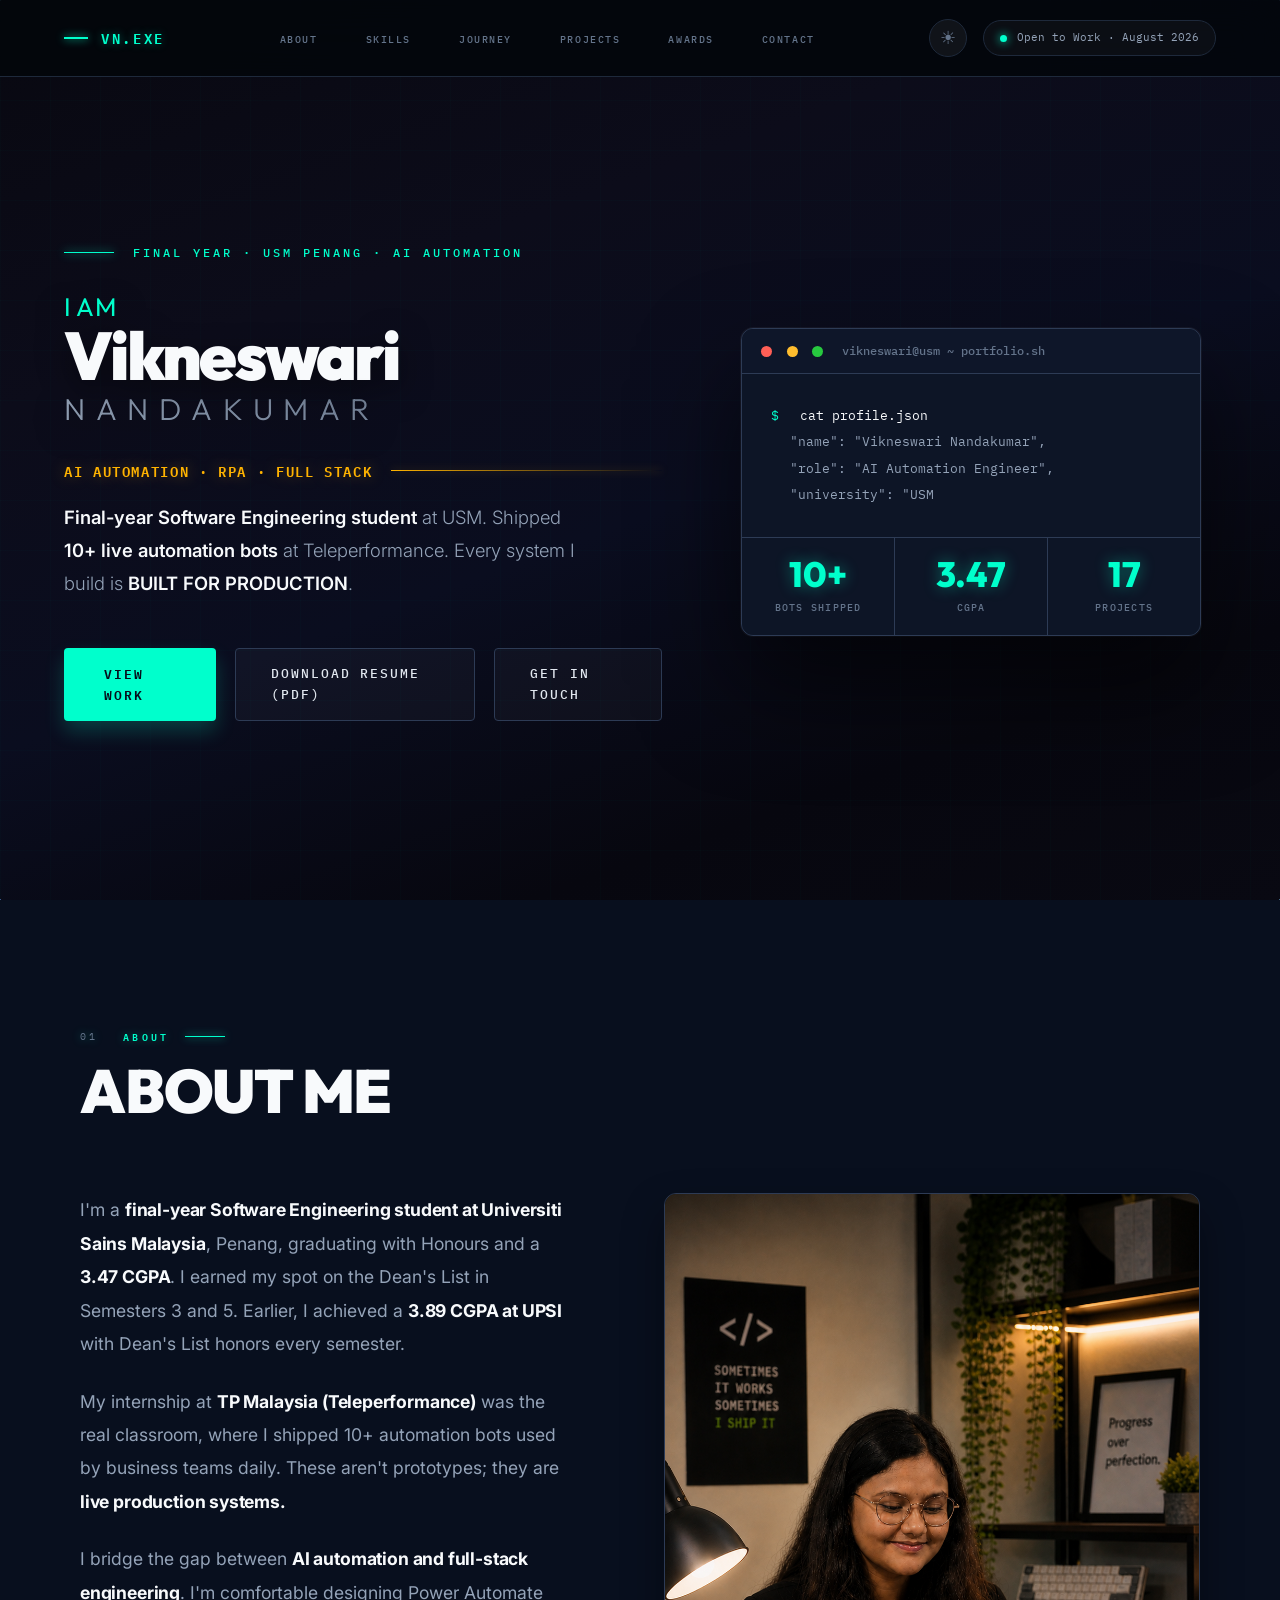
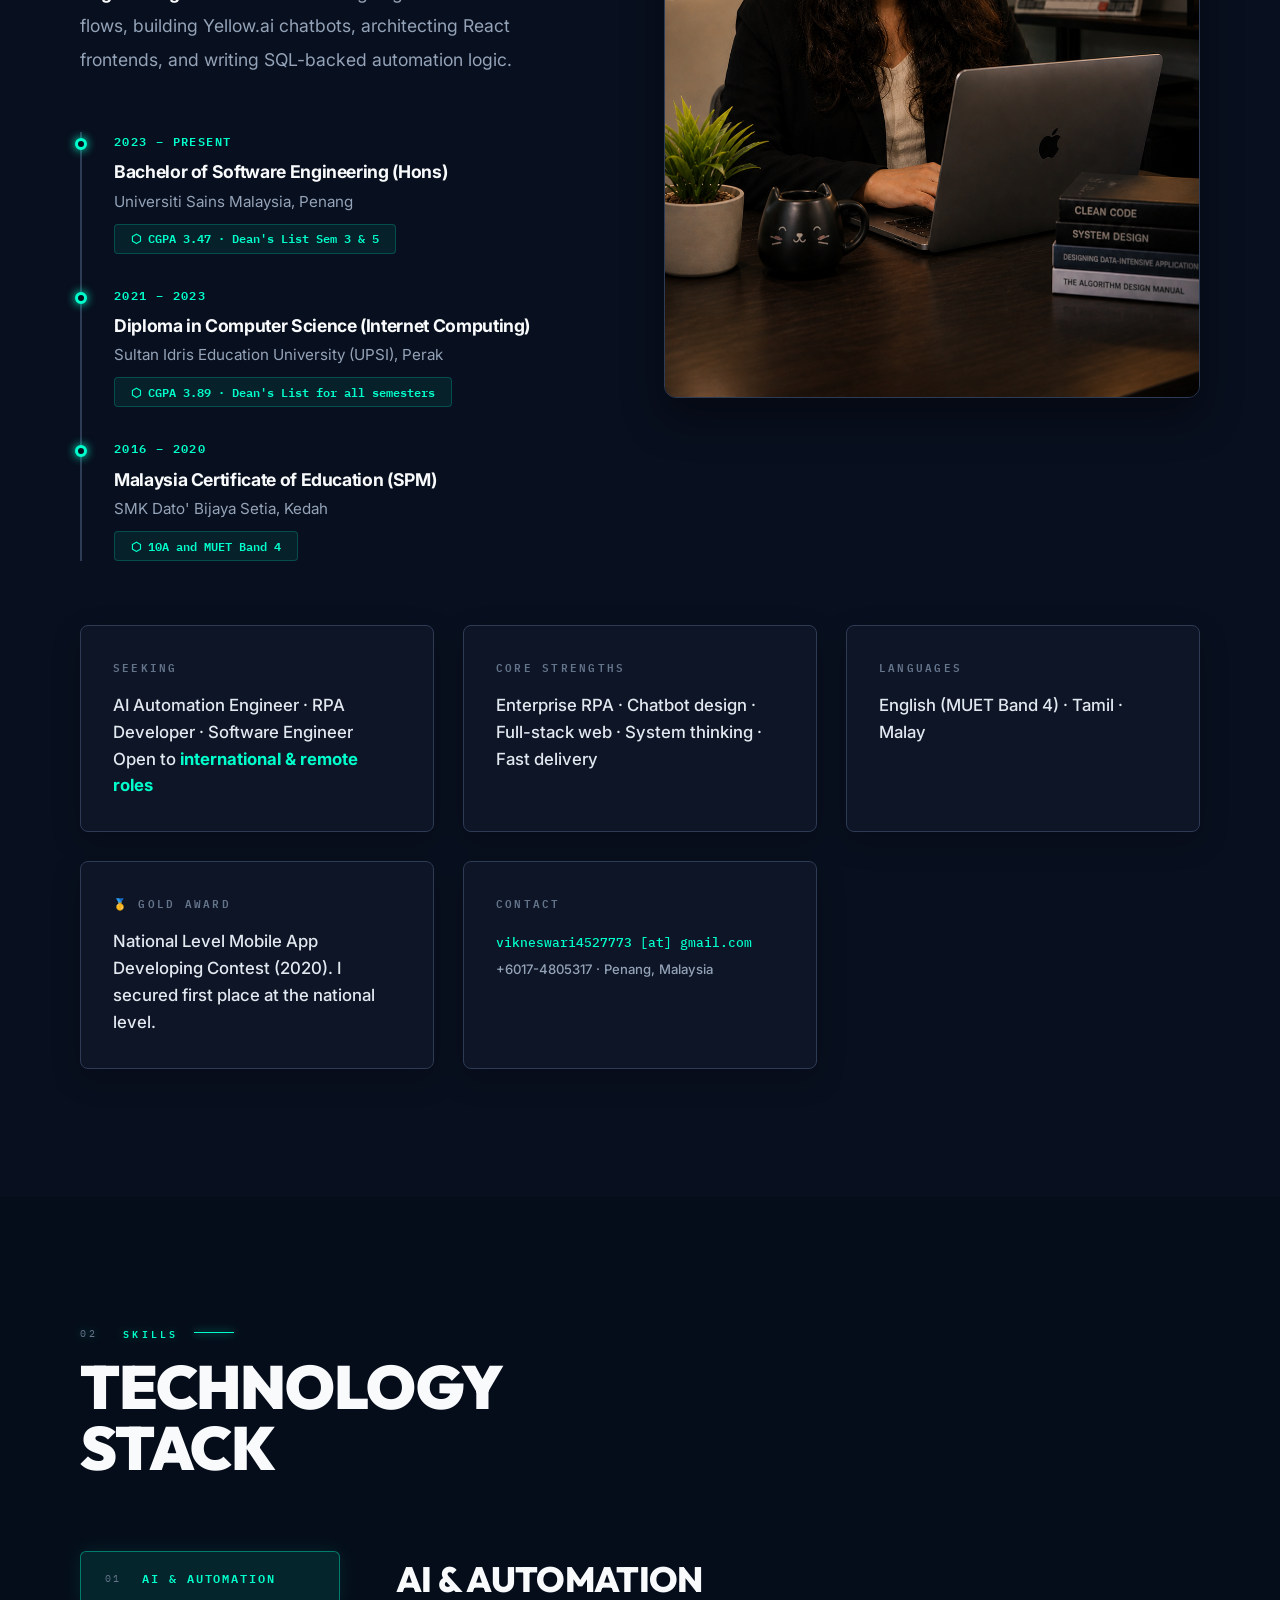
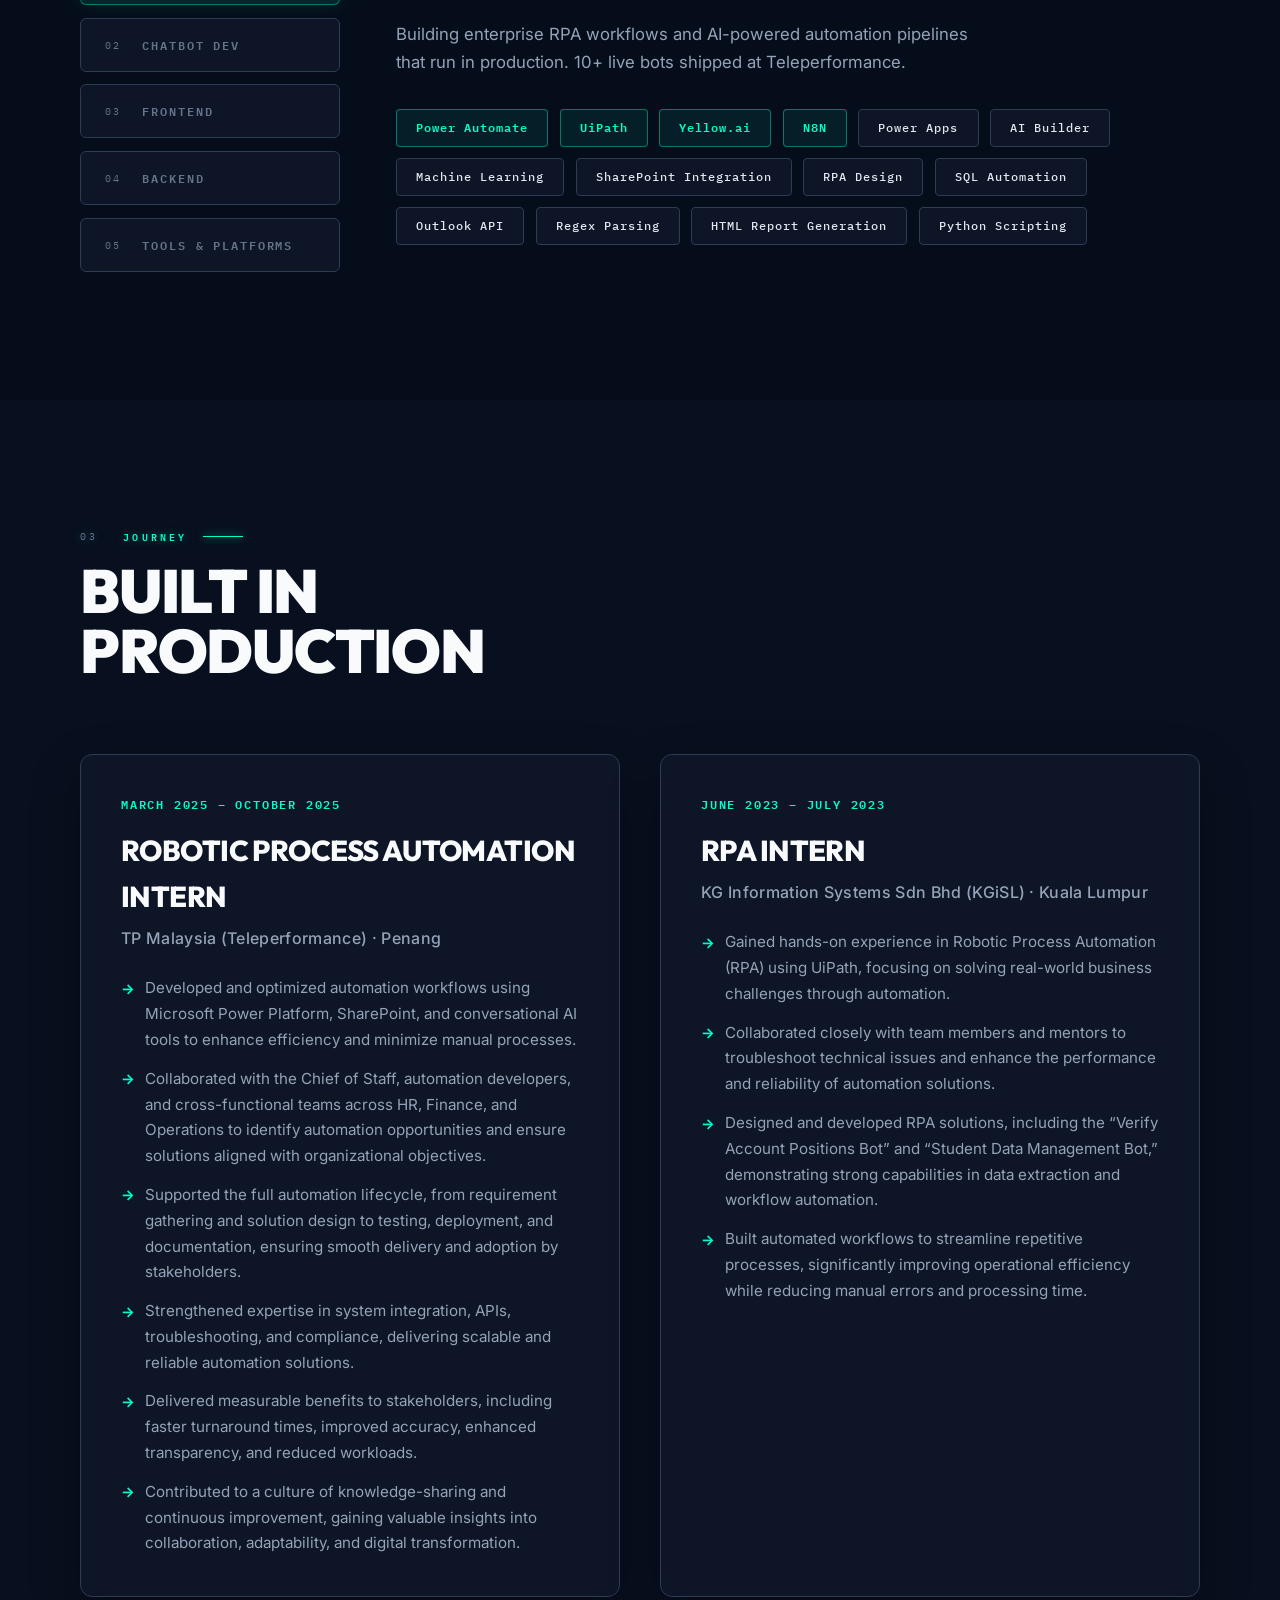
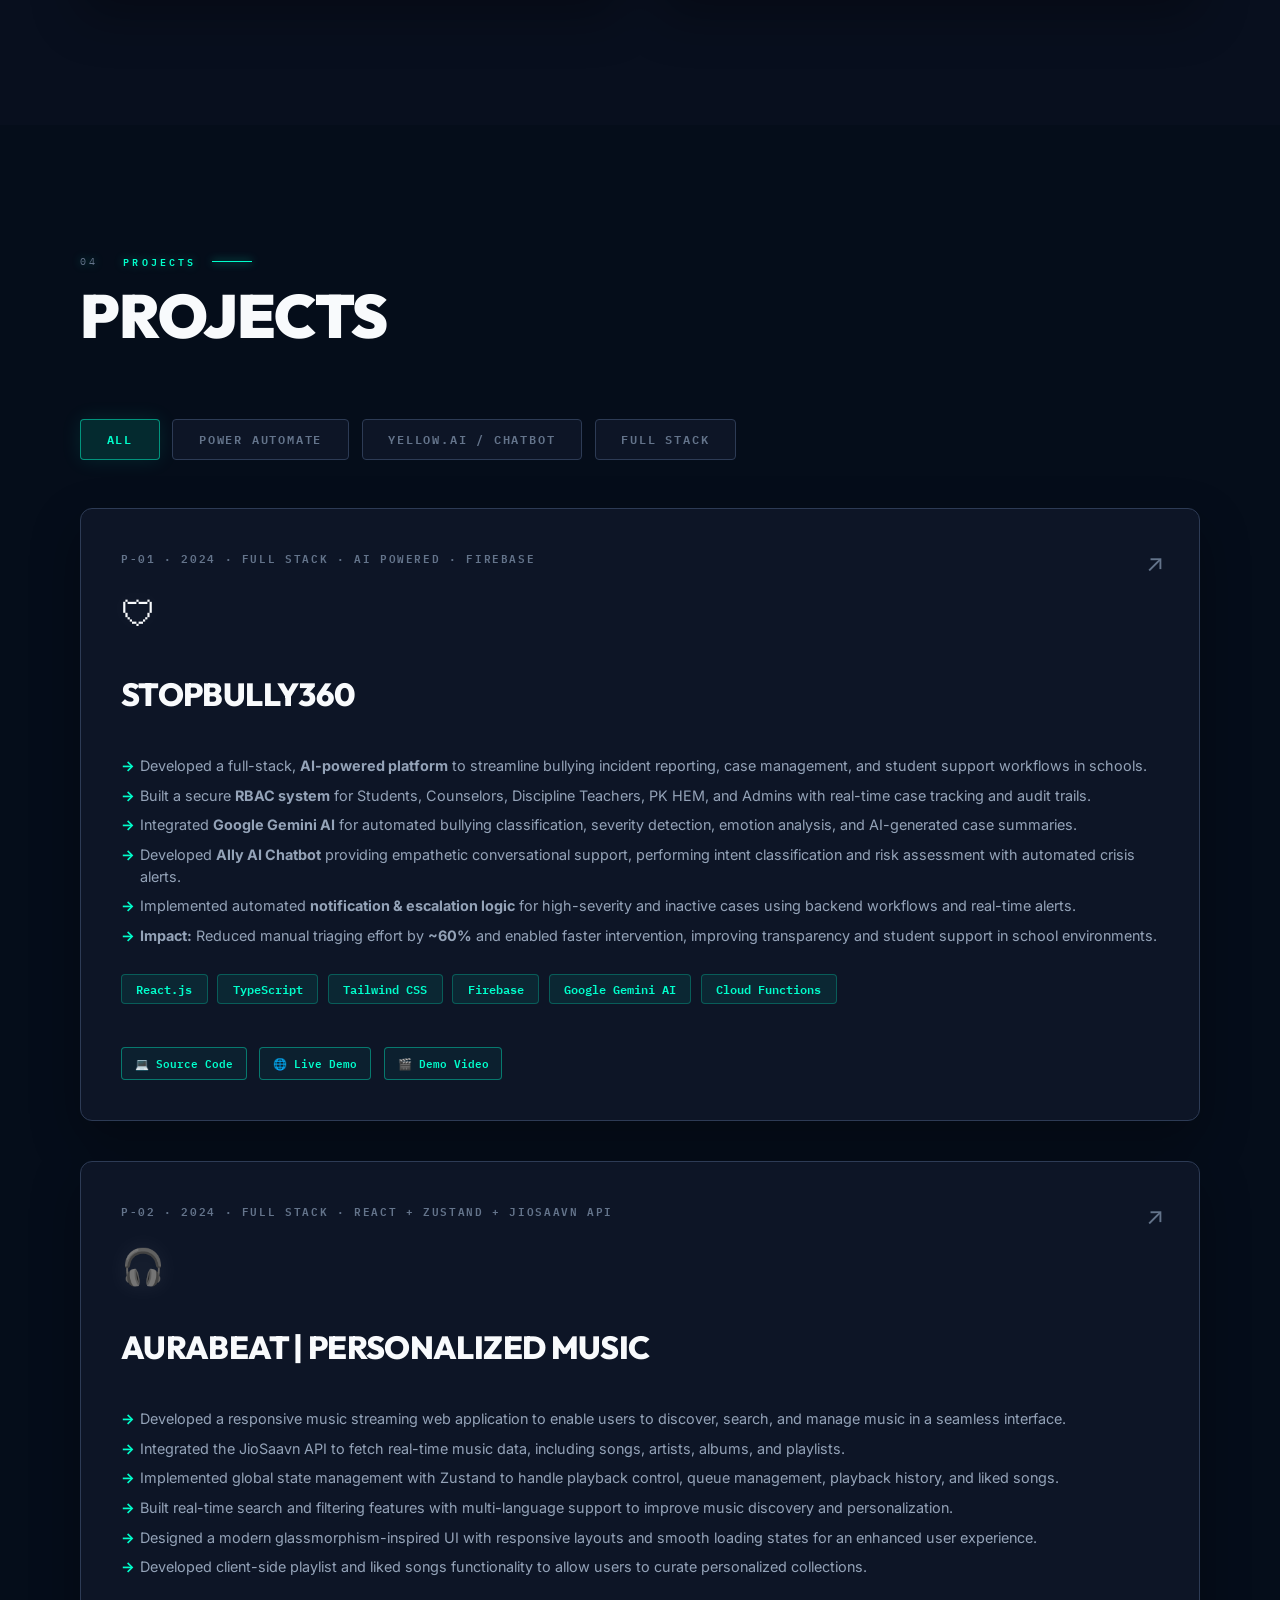
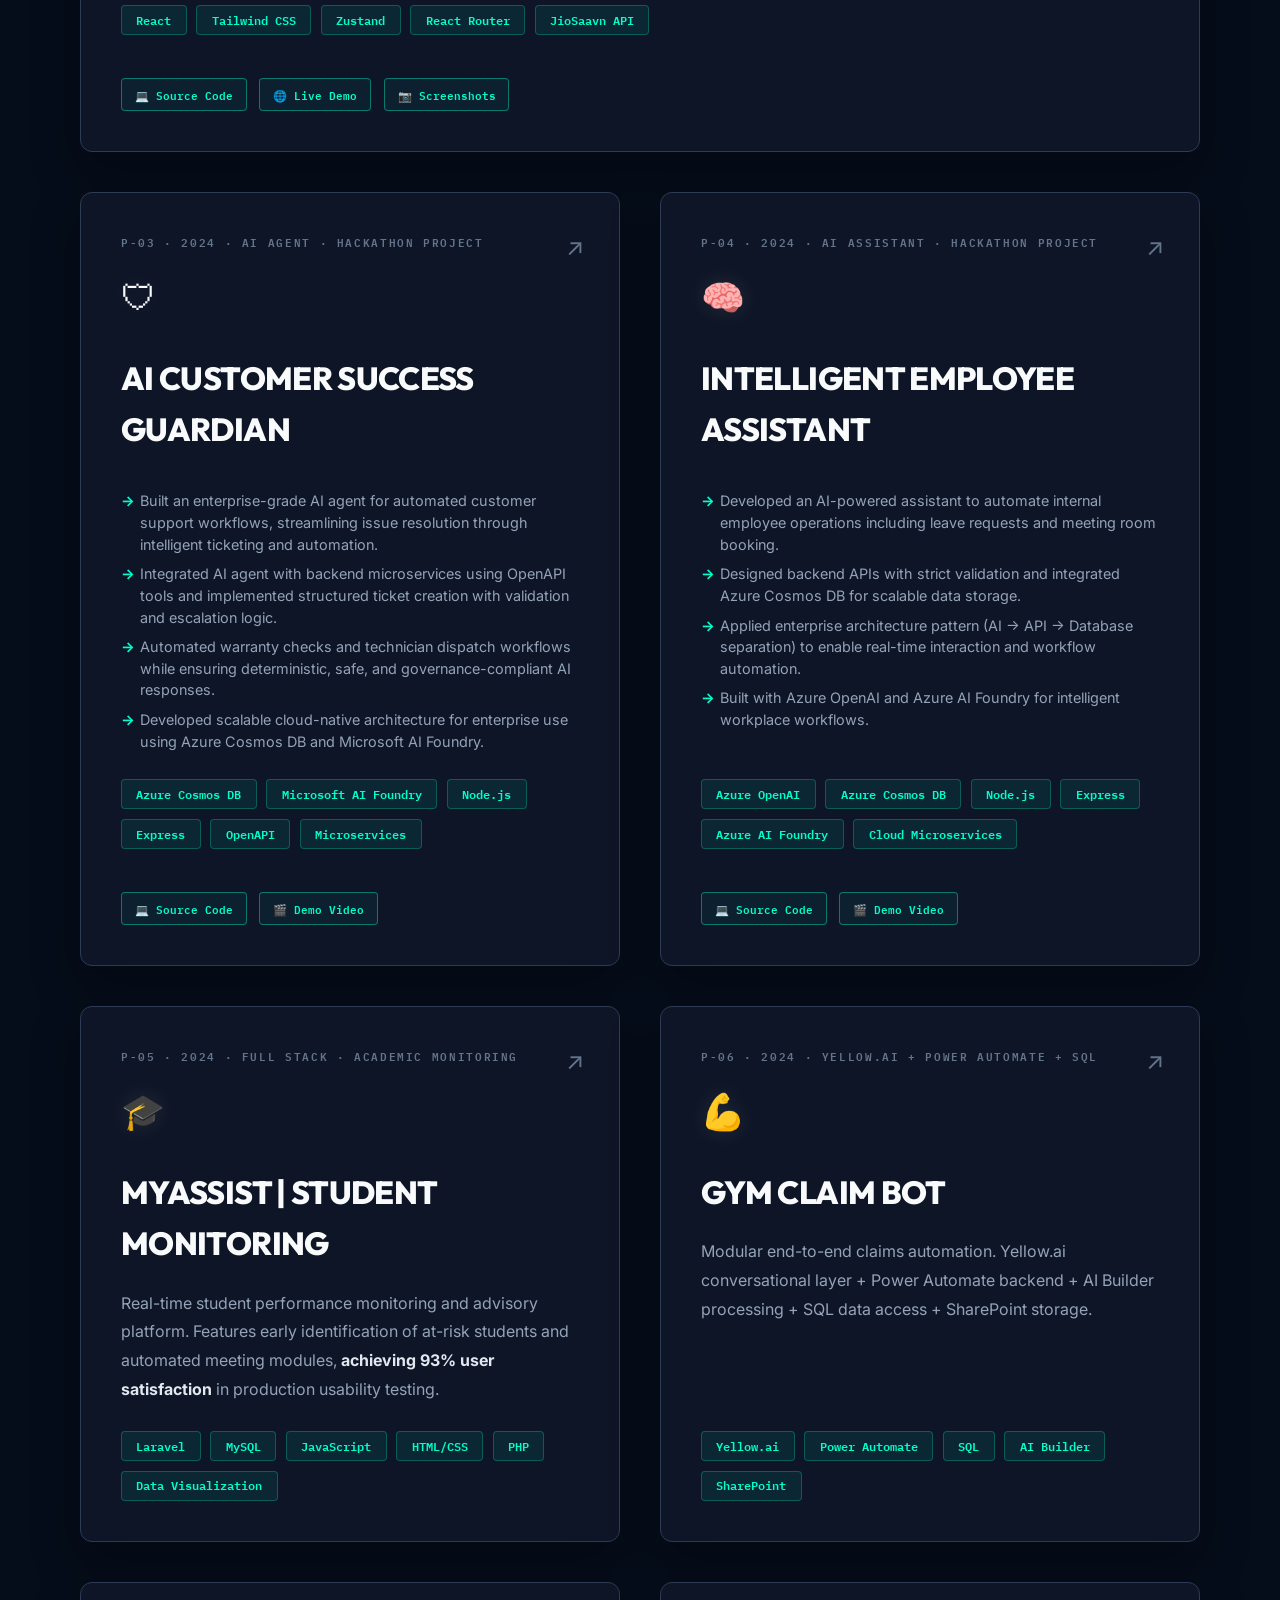
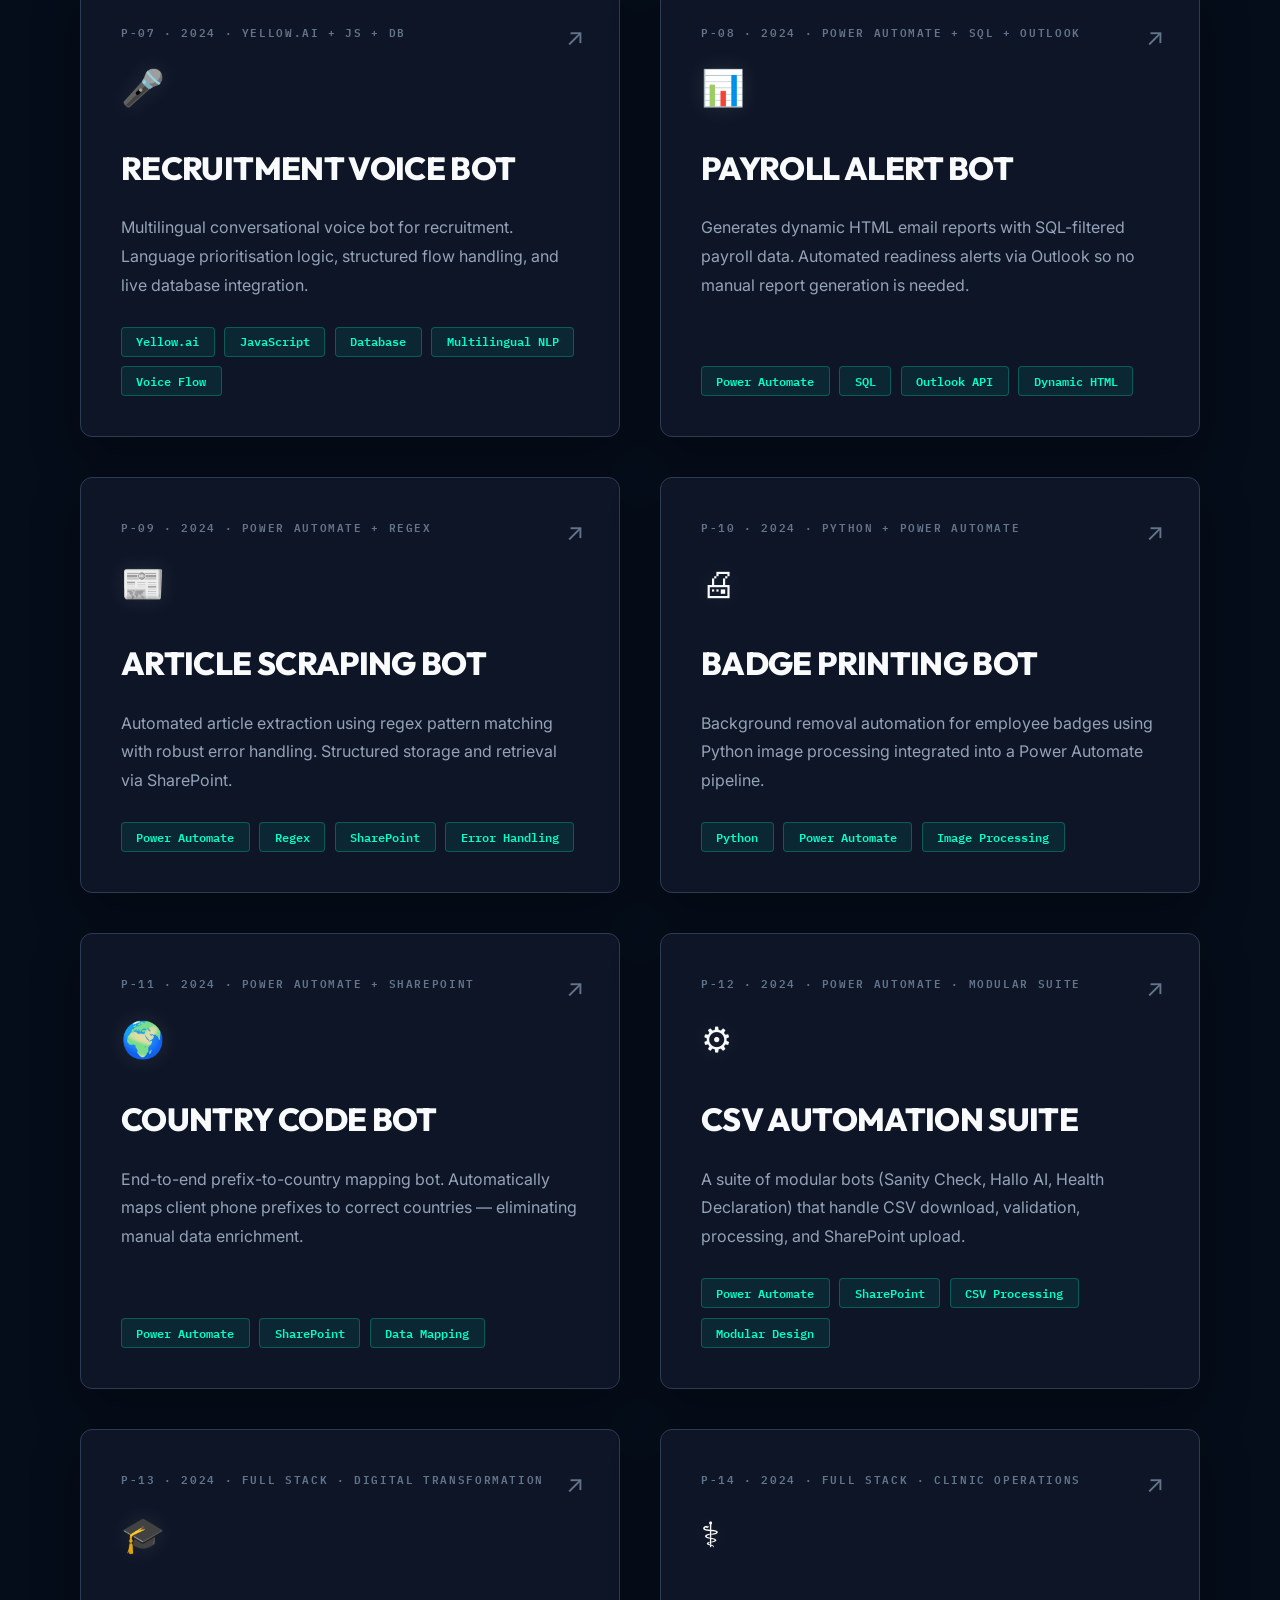
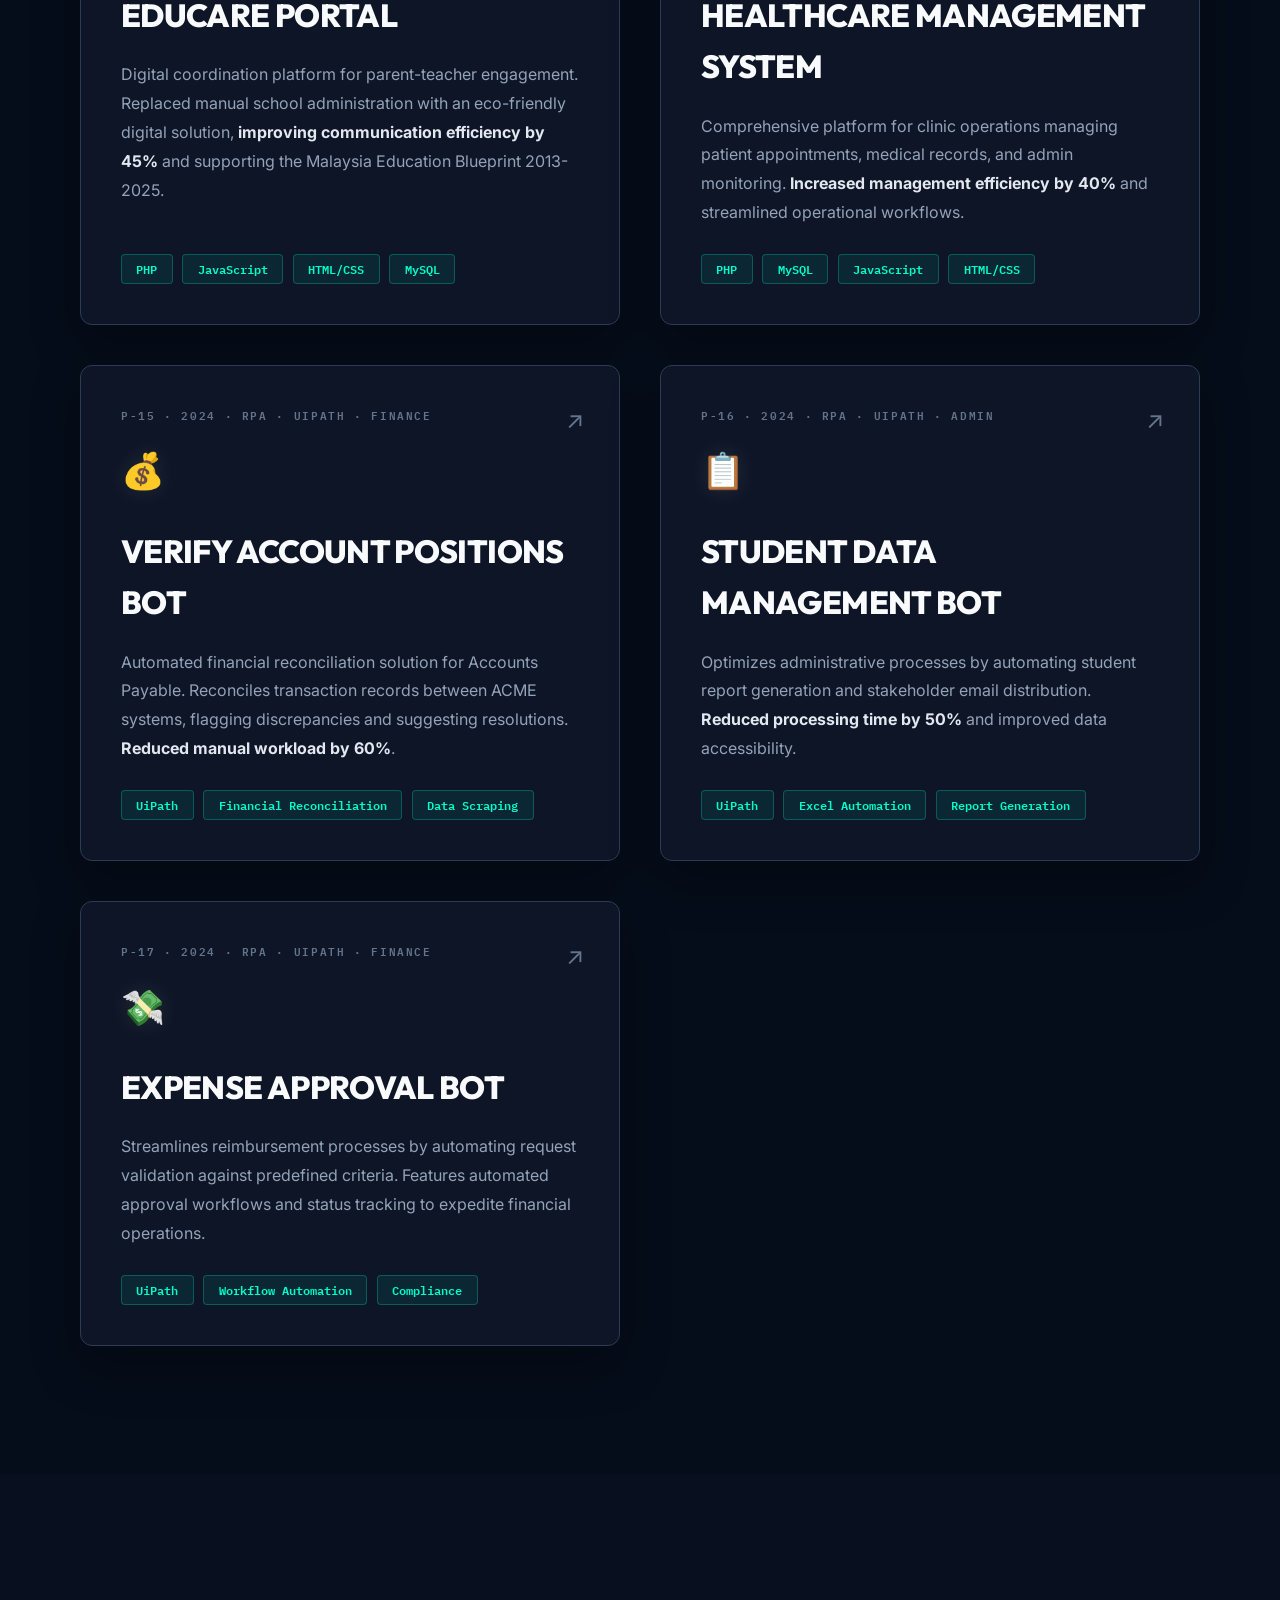
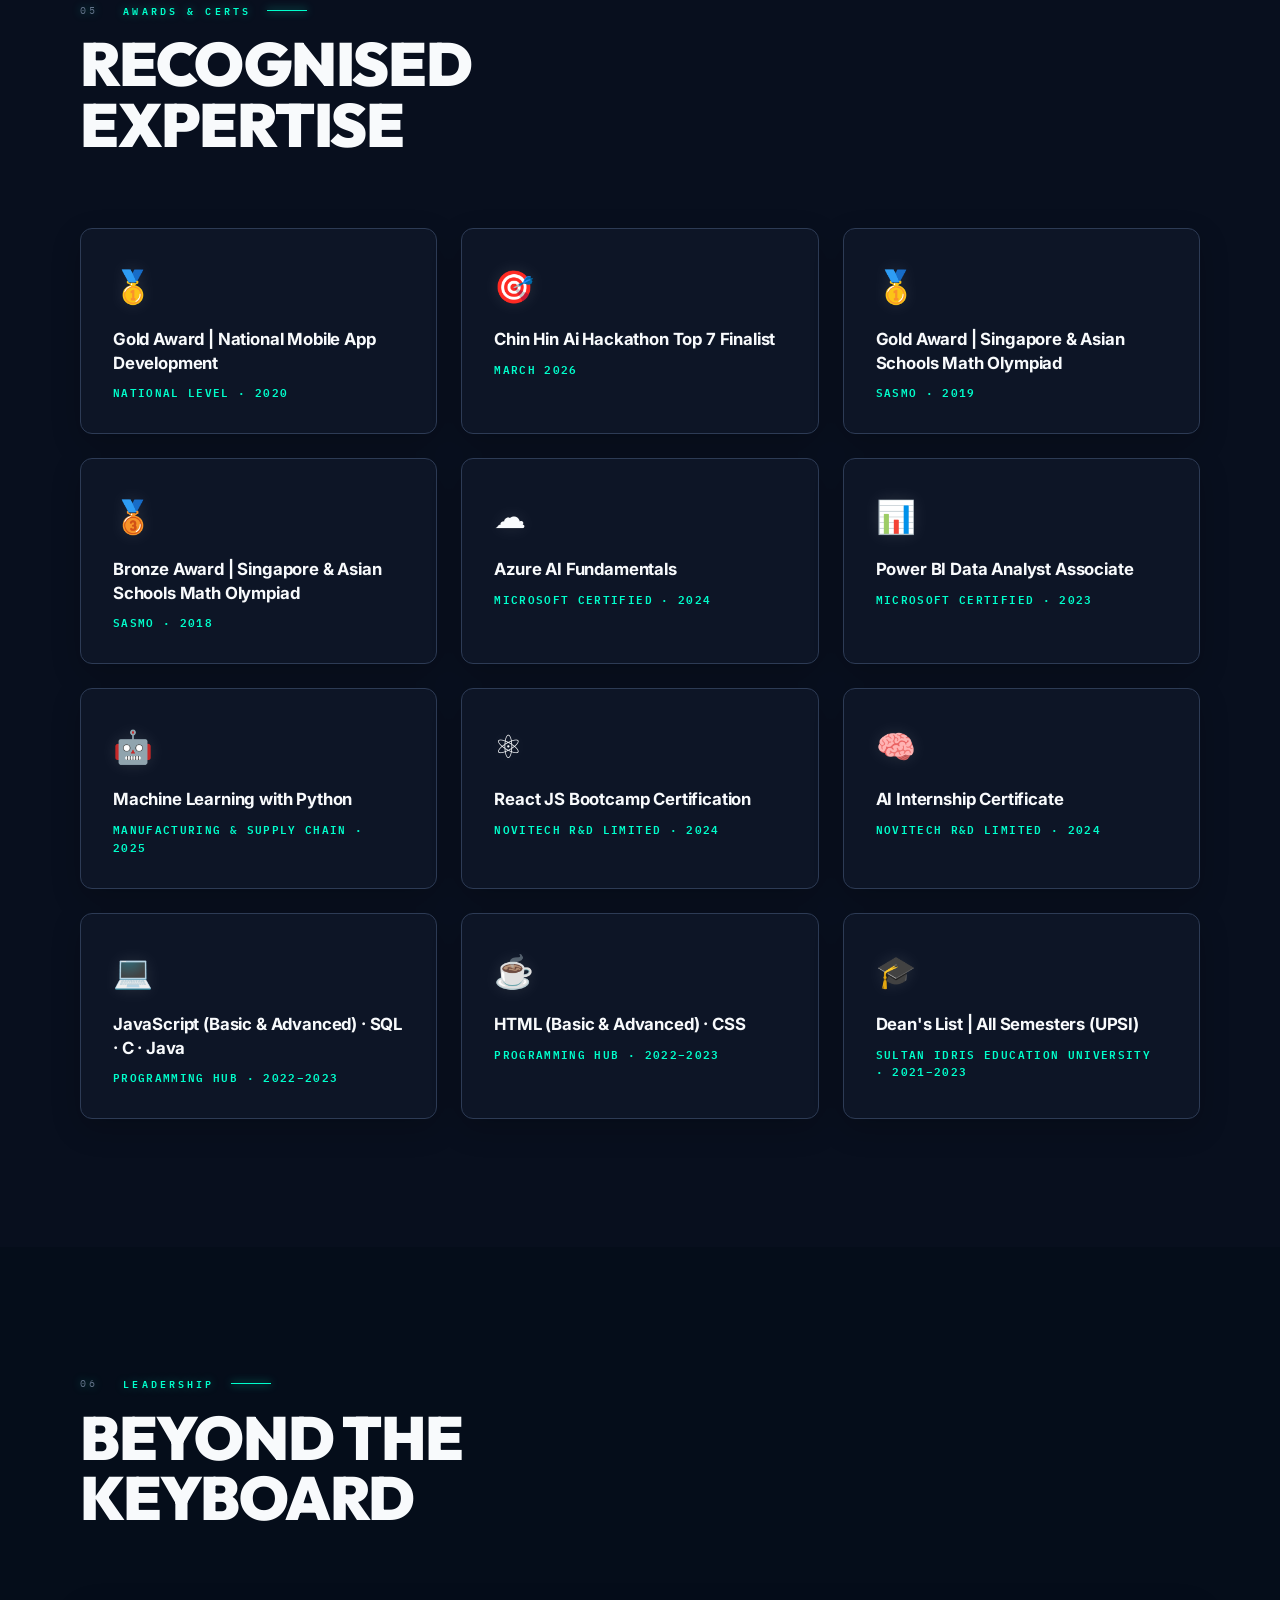
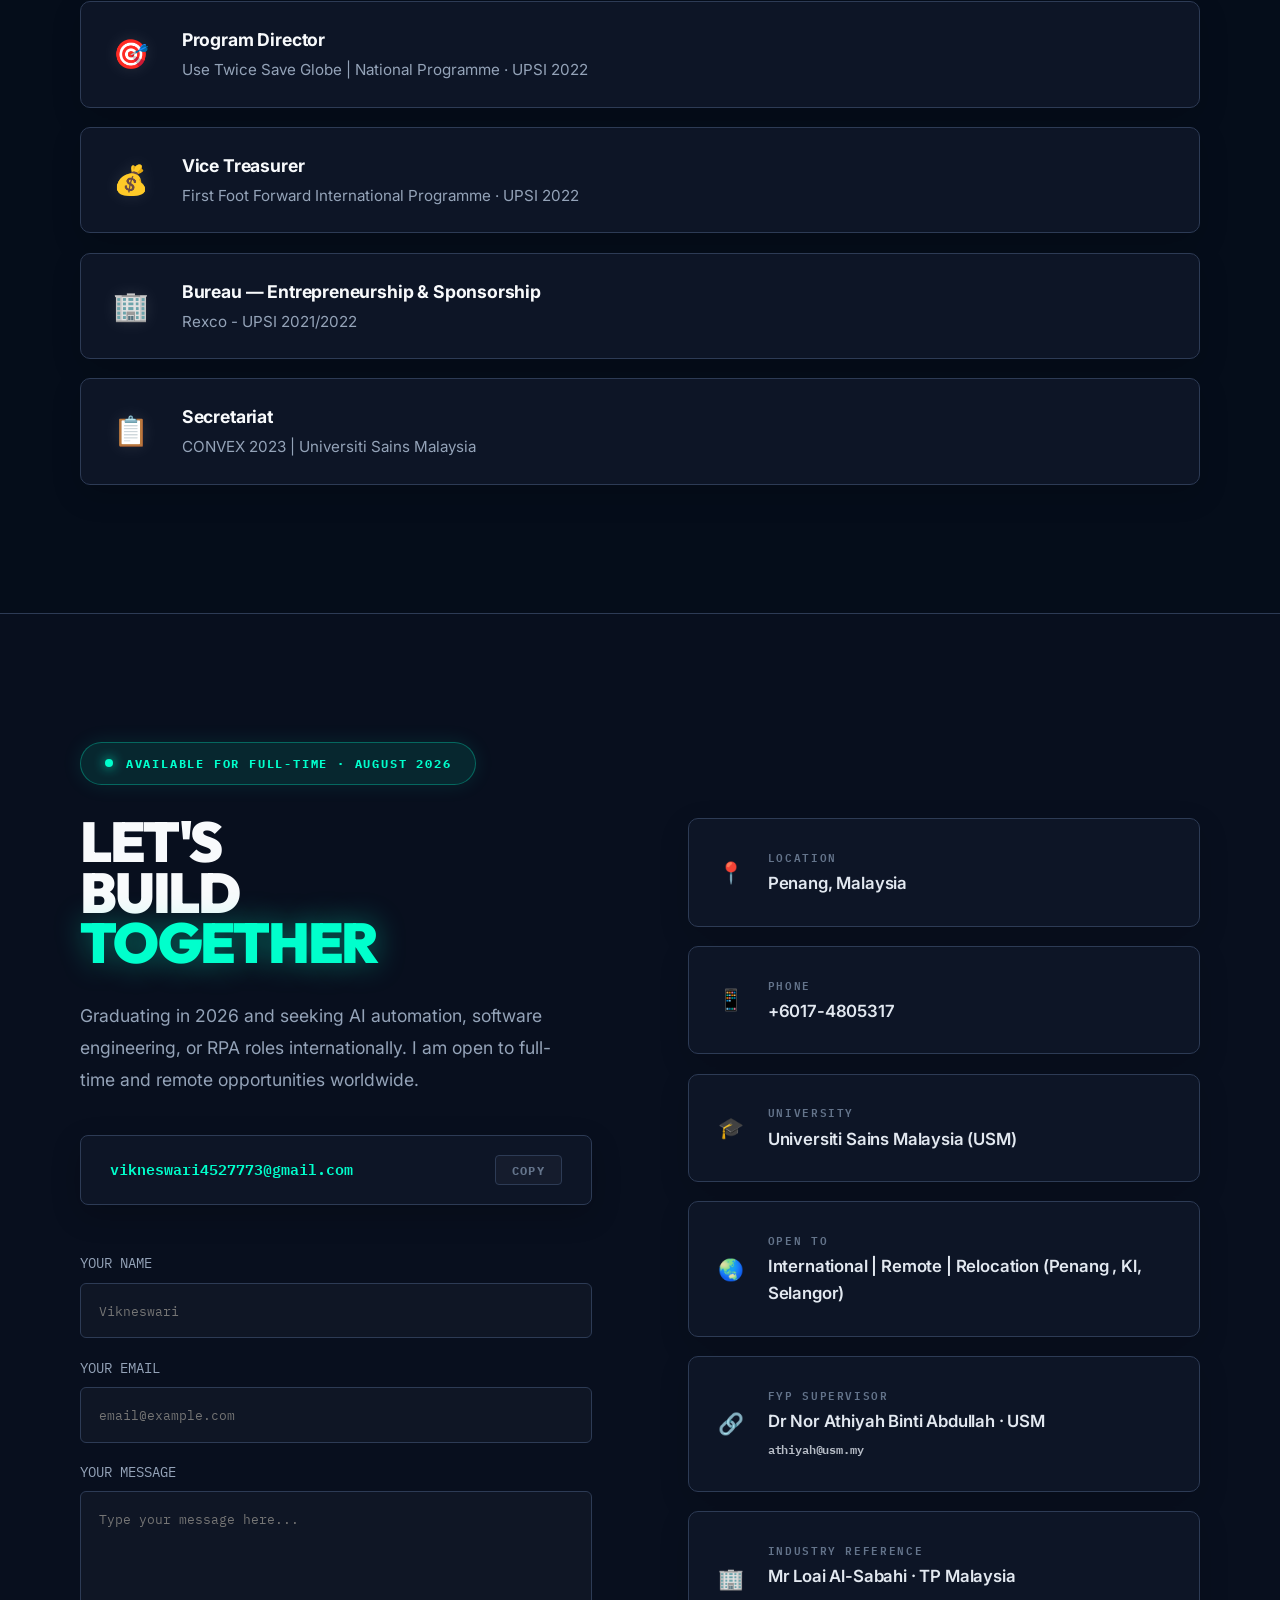
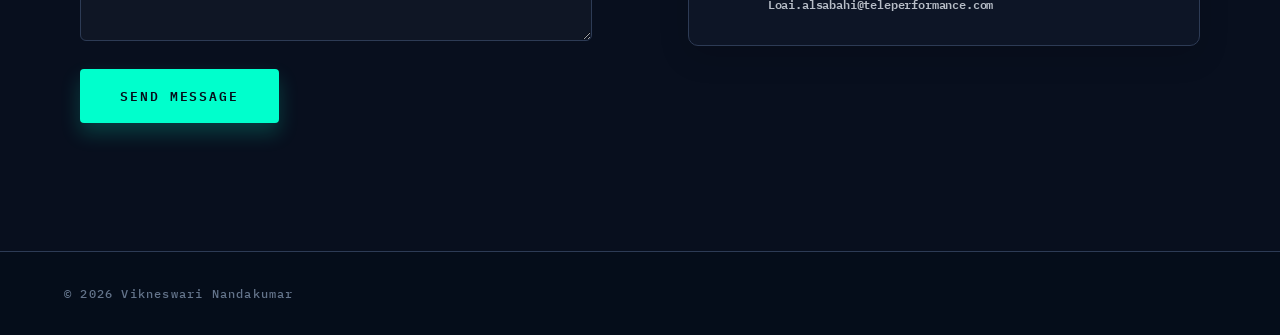
==== commit b8317db5: "Final" ====
--- a/index.html
+++ b/index.html
@@ -2480,10 +2480,19 @@
             internationally. I am open to full-time and remote opportunities worldwide.</p>
           <div class="cemail"><span class="eaddr" id="emailDisplay">vikneswari4527773@gmail.com</span><button
               class="cpbtn" id="cpbtn">Copy</button></div>
-          <form class="cform" id="contact-form">
-            <input type="text" name="name" placeholder="Name" class="finp" required>
-            <input type="email" name="email" placeholder="Email" class="finp" required>
-            <textarea name="message" placeholder="Message" class="finp farea" required></textarea>
+          <form class="cform" id="contact-form" action="https://formspree.io/f/xgodywwq" method="POST">
+            <label style="display:flex; flex-direction:column; gap:0.5rem; color:var(--mid); font-size:0.85rem; font-family:'IBM Plex Mono',monospace;">
+              YOUR NAME
+              <input type="text" name="name" placeholder="Vikneswari" class="finp" required>
+            </label>
+            <label style="display:flex; flex-direction:column; gap:0.5rem; color:var(--mid); font-size:0.85rem; font-family:'IBM Plex Mono',monospace;">
+              YOUR EMAIL
+              <input type="email" name="email" placeholder="email@example.com" class="finp" required>
+            </label>
+            <label style="display:flex; flex-direction:column; gap:0.5rem; color:var(--mid); font-size:0.85rem; font-family:'IBM Plex Mono',monospace;">
+              YOUR MESSAGE
+              <textarea name="message" placeholder="Type your message here..." class="finp farea" required></textarea>
+            </label>
             <button type="submit" class="bteal fbtn" id="sbtn">Send Message</button>
           </form>
 
@@ -2696,8 +2705,8 @@
         const formData = new FormData(form);
         
         try {
-          // IMPORTANT: Replace 'YOUR_FORMSPREE_ID' with your actual Formspree ID
-          const response = await fetch('https://formspree.io/f/YOUR_FORMSPREE_ID', {
+          // Formspree Integration
+          const response = await fetch('https://formspree.io/f/xgodywwq', {
             method: 'POST',
             body: formData,
             headers: { 'Accept': 'application/json' }
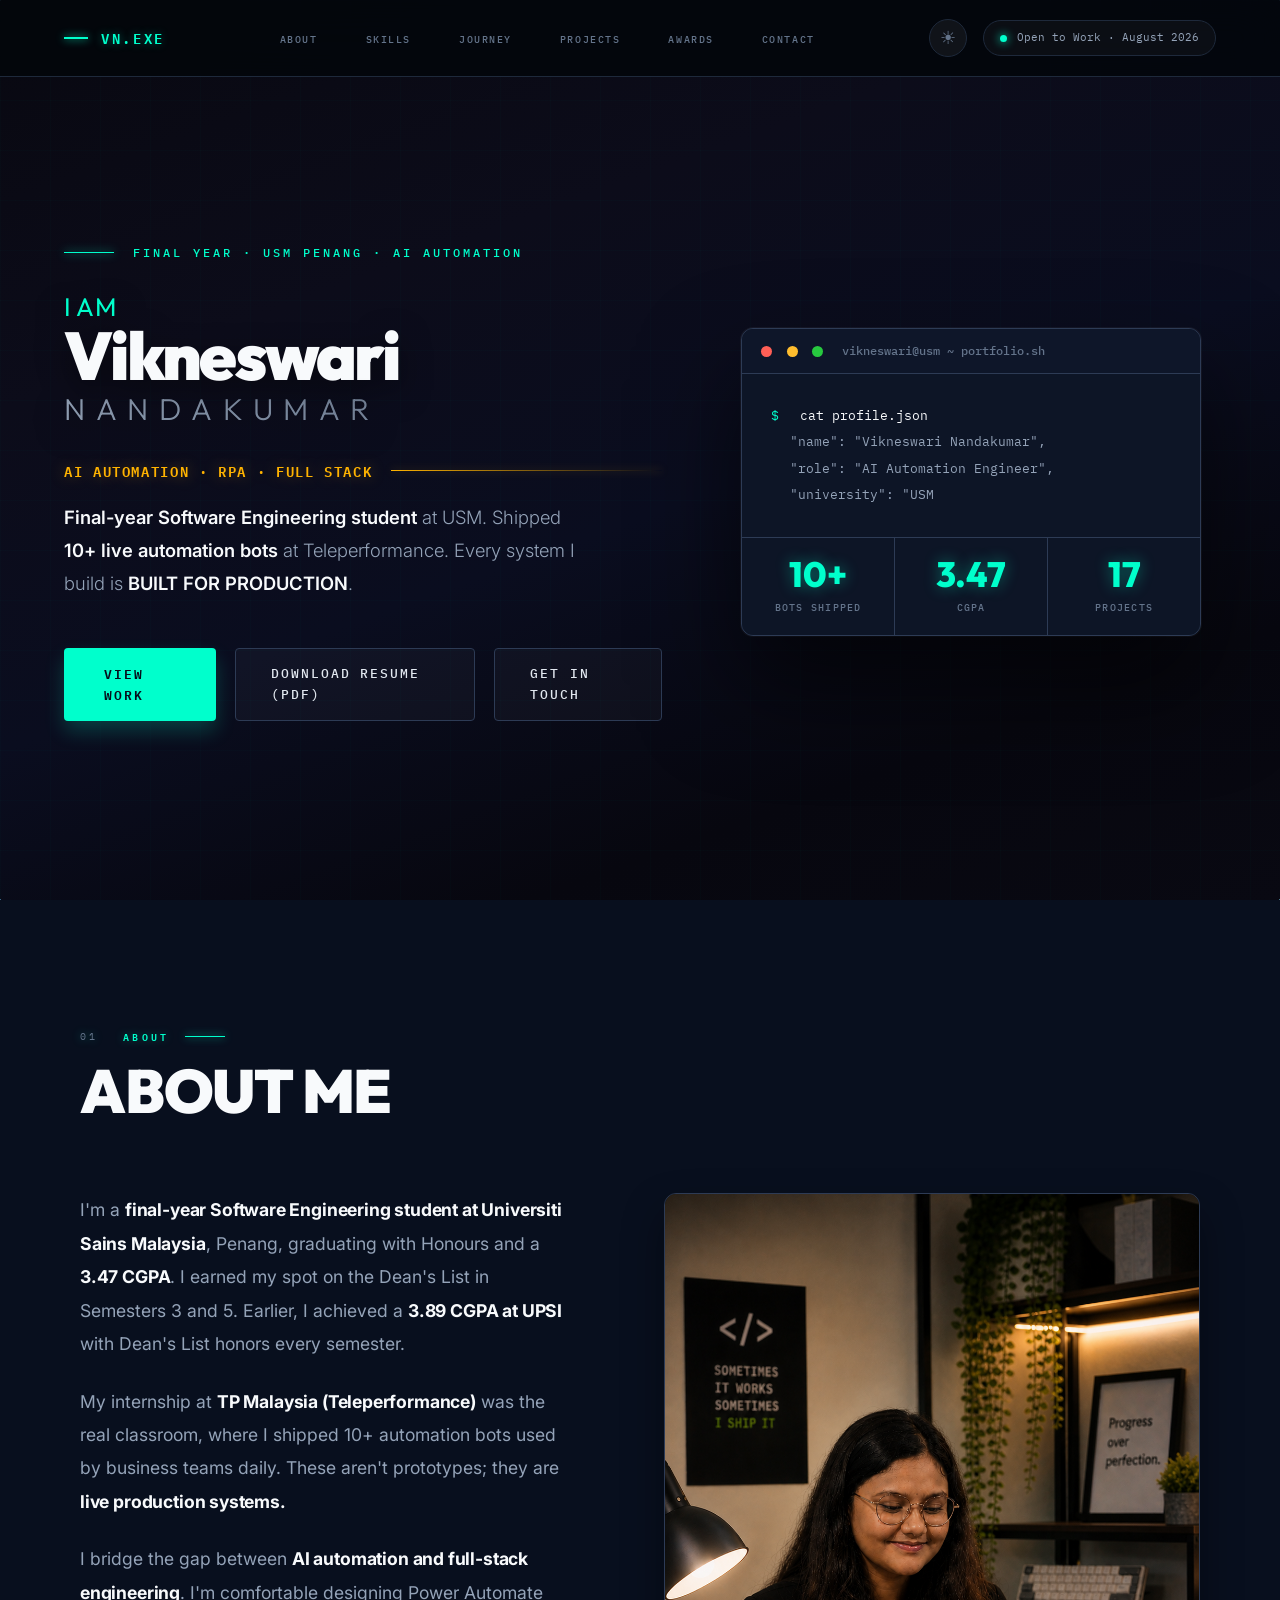
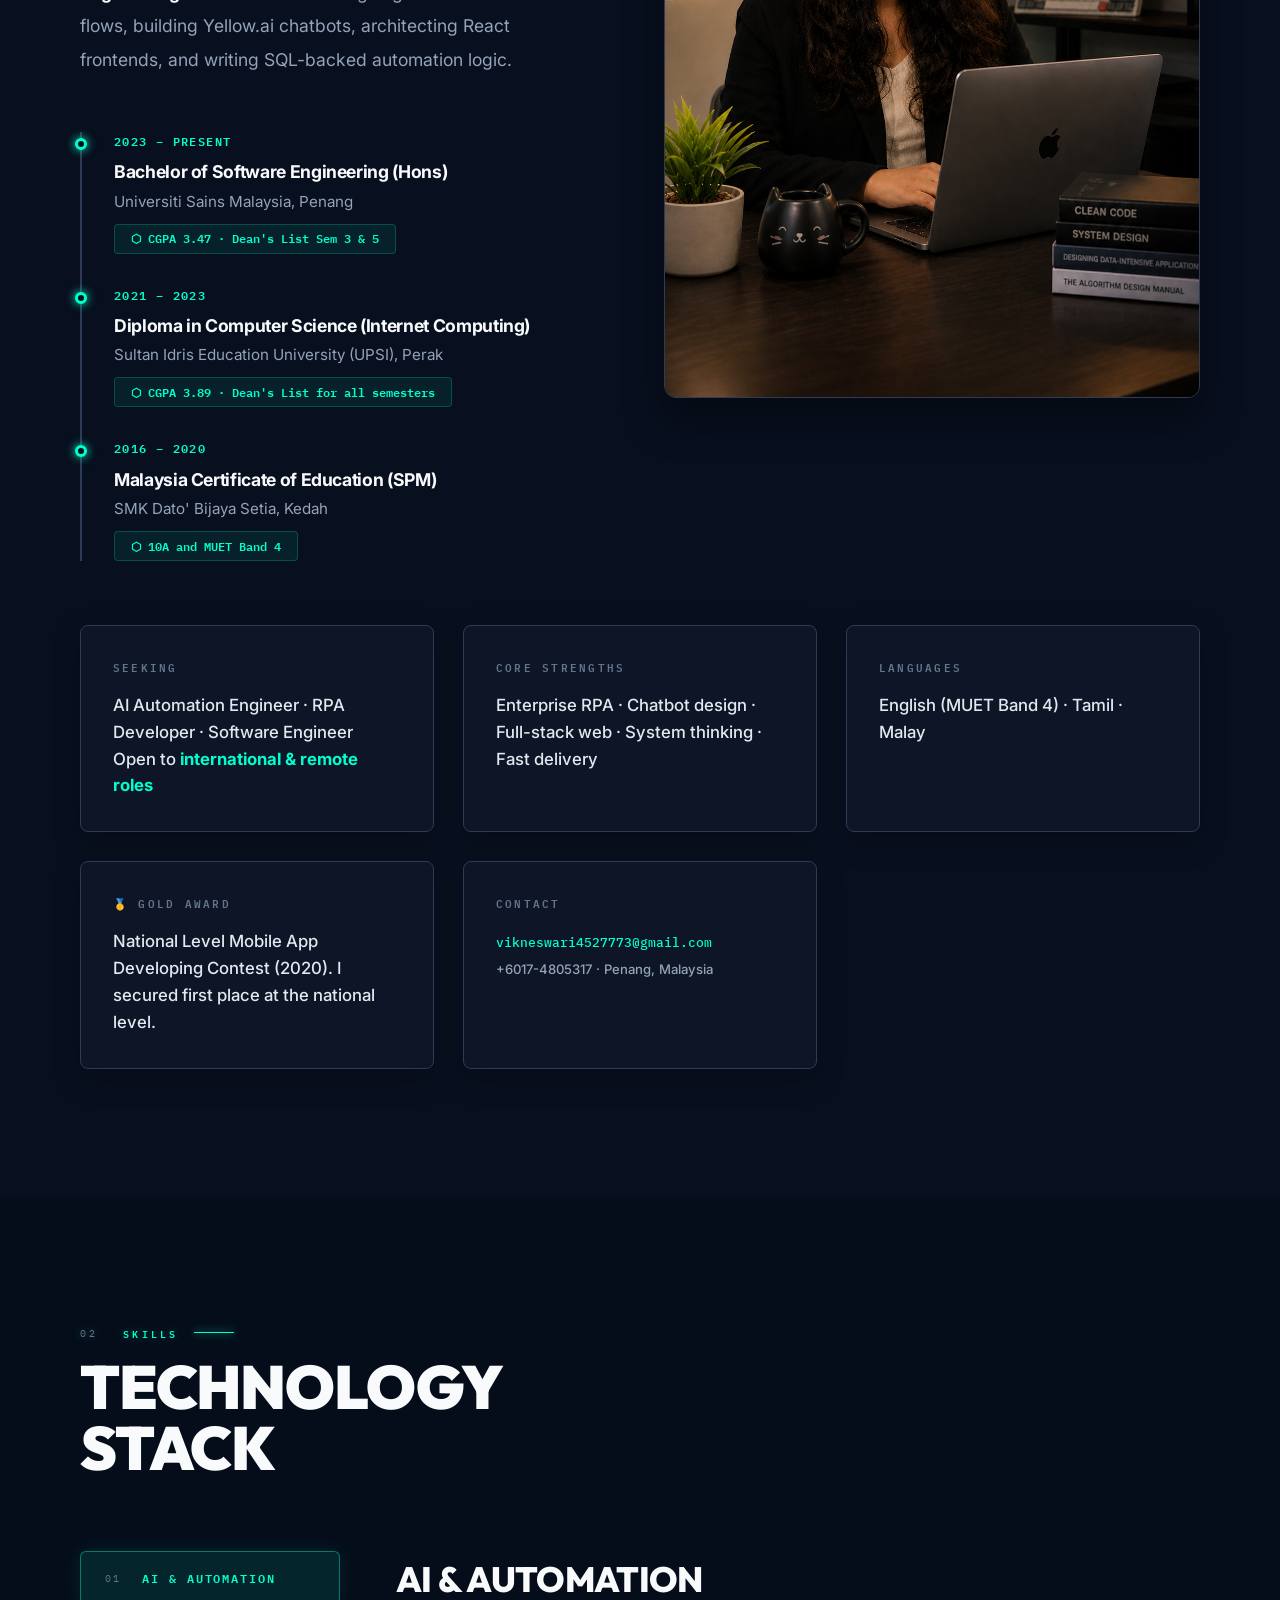
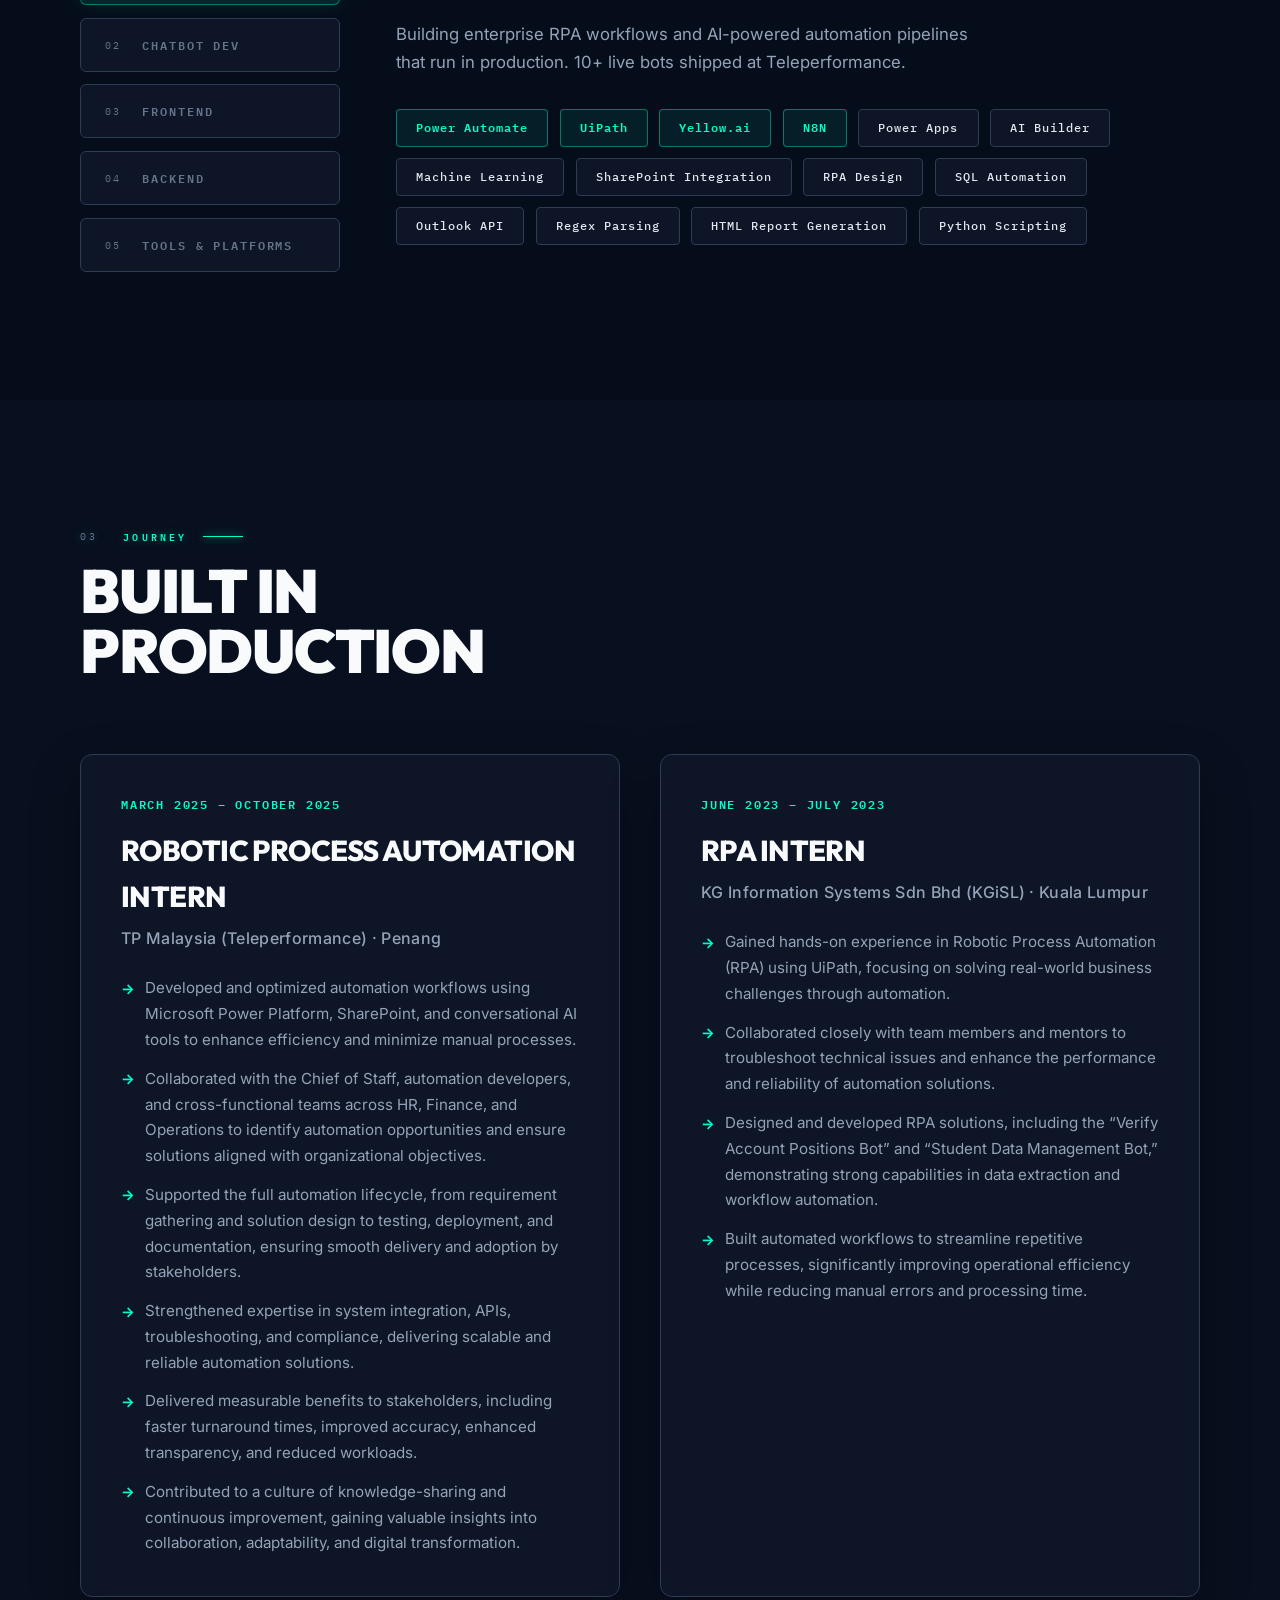
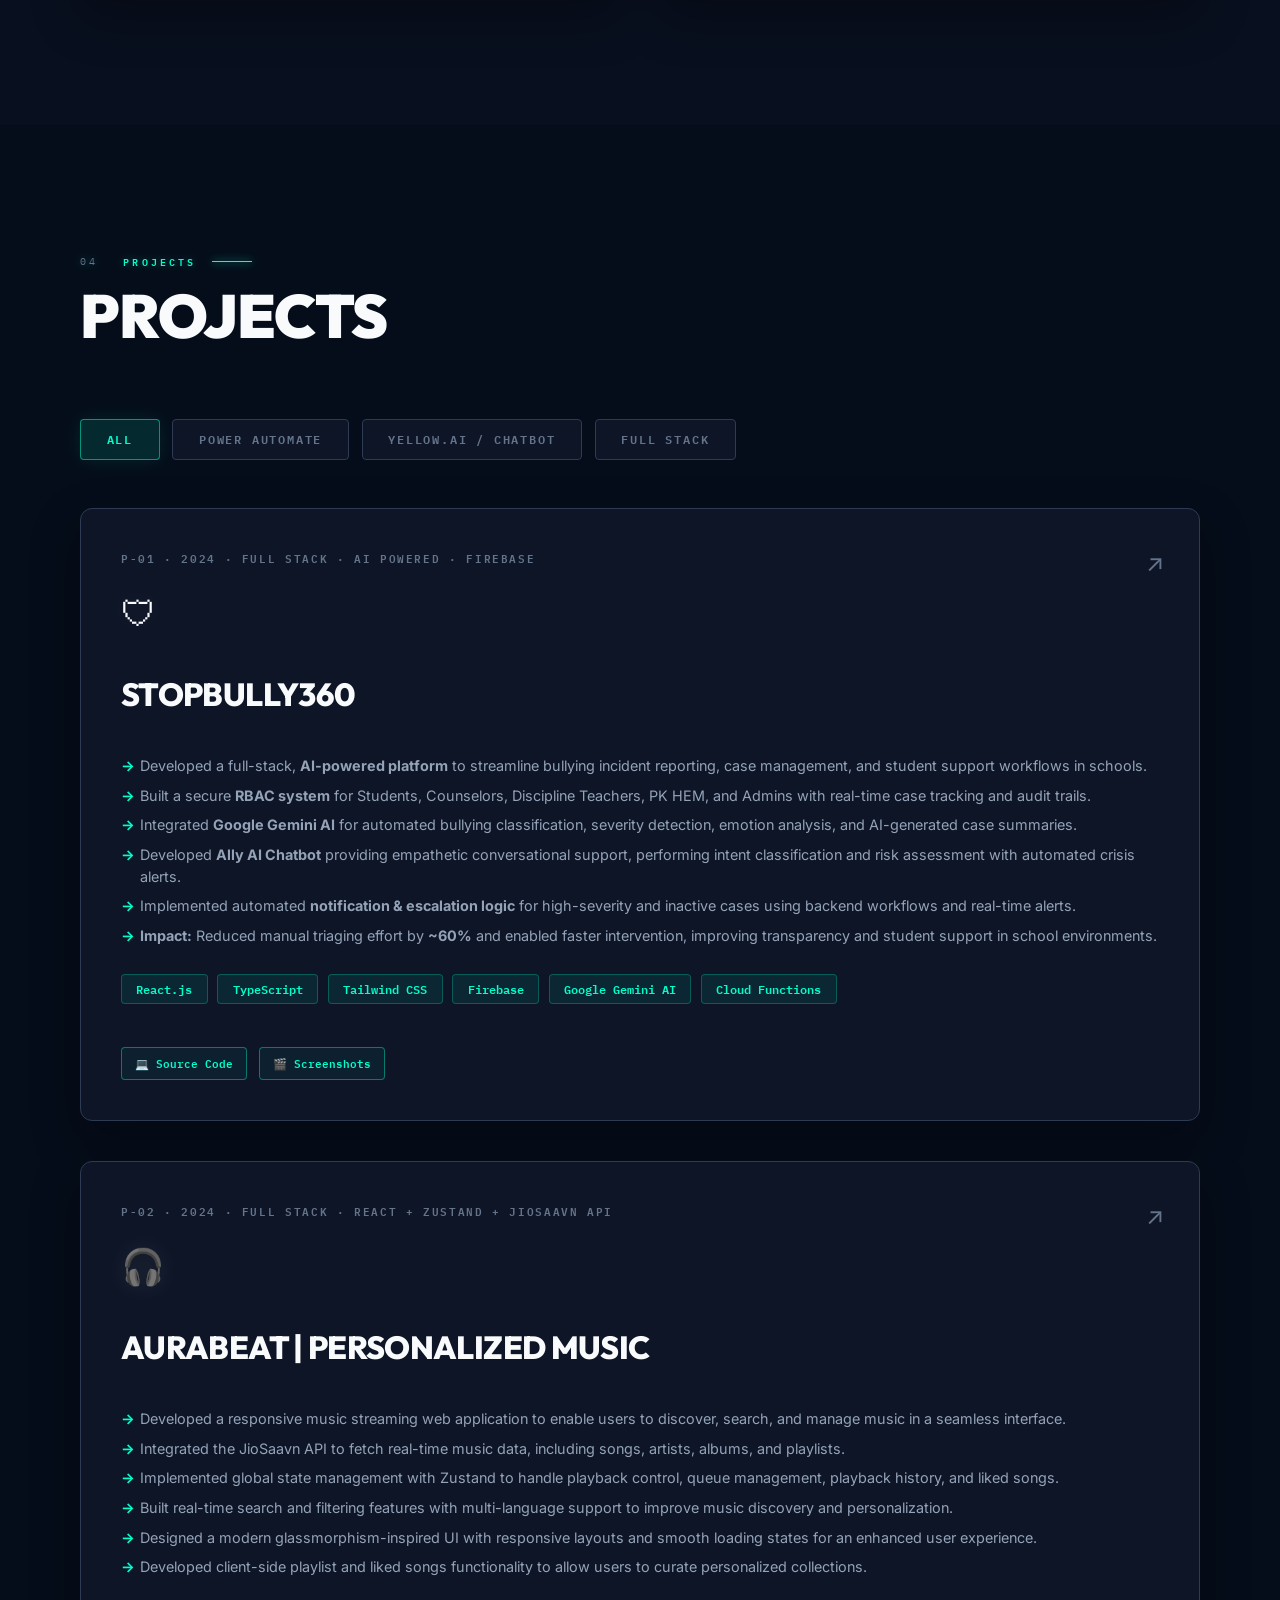
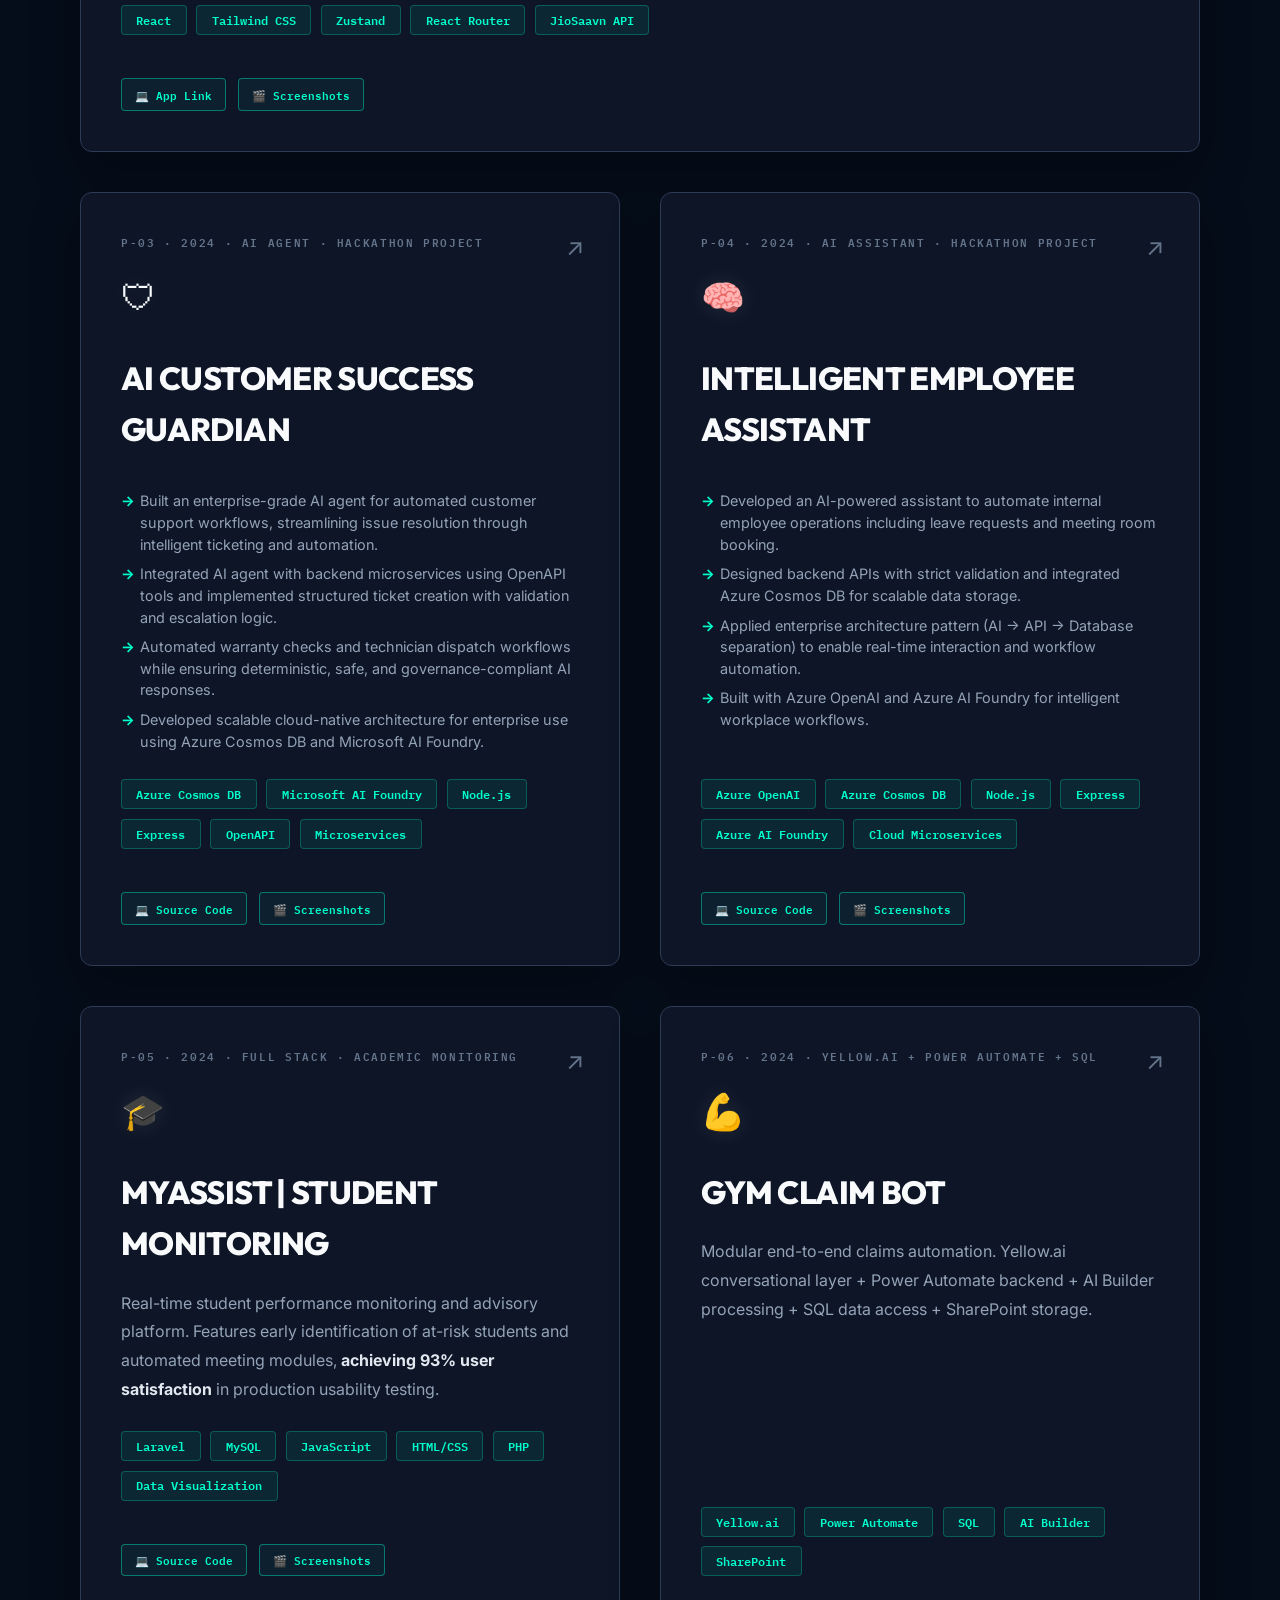
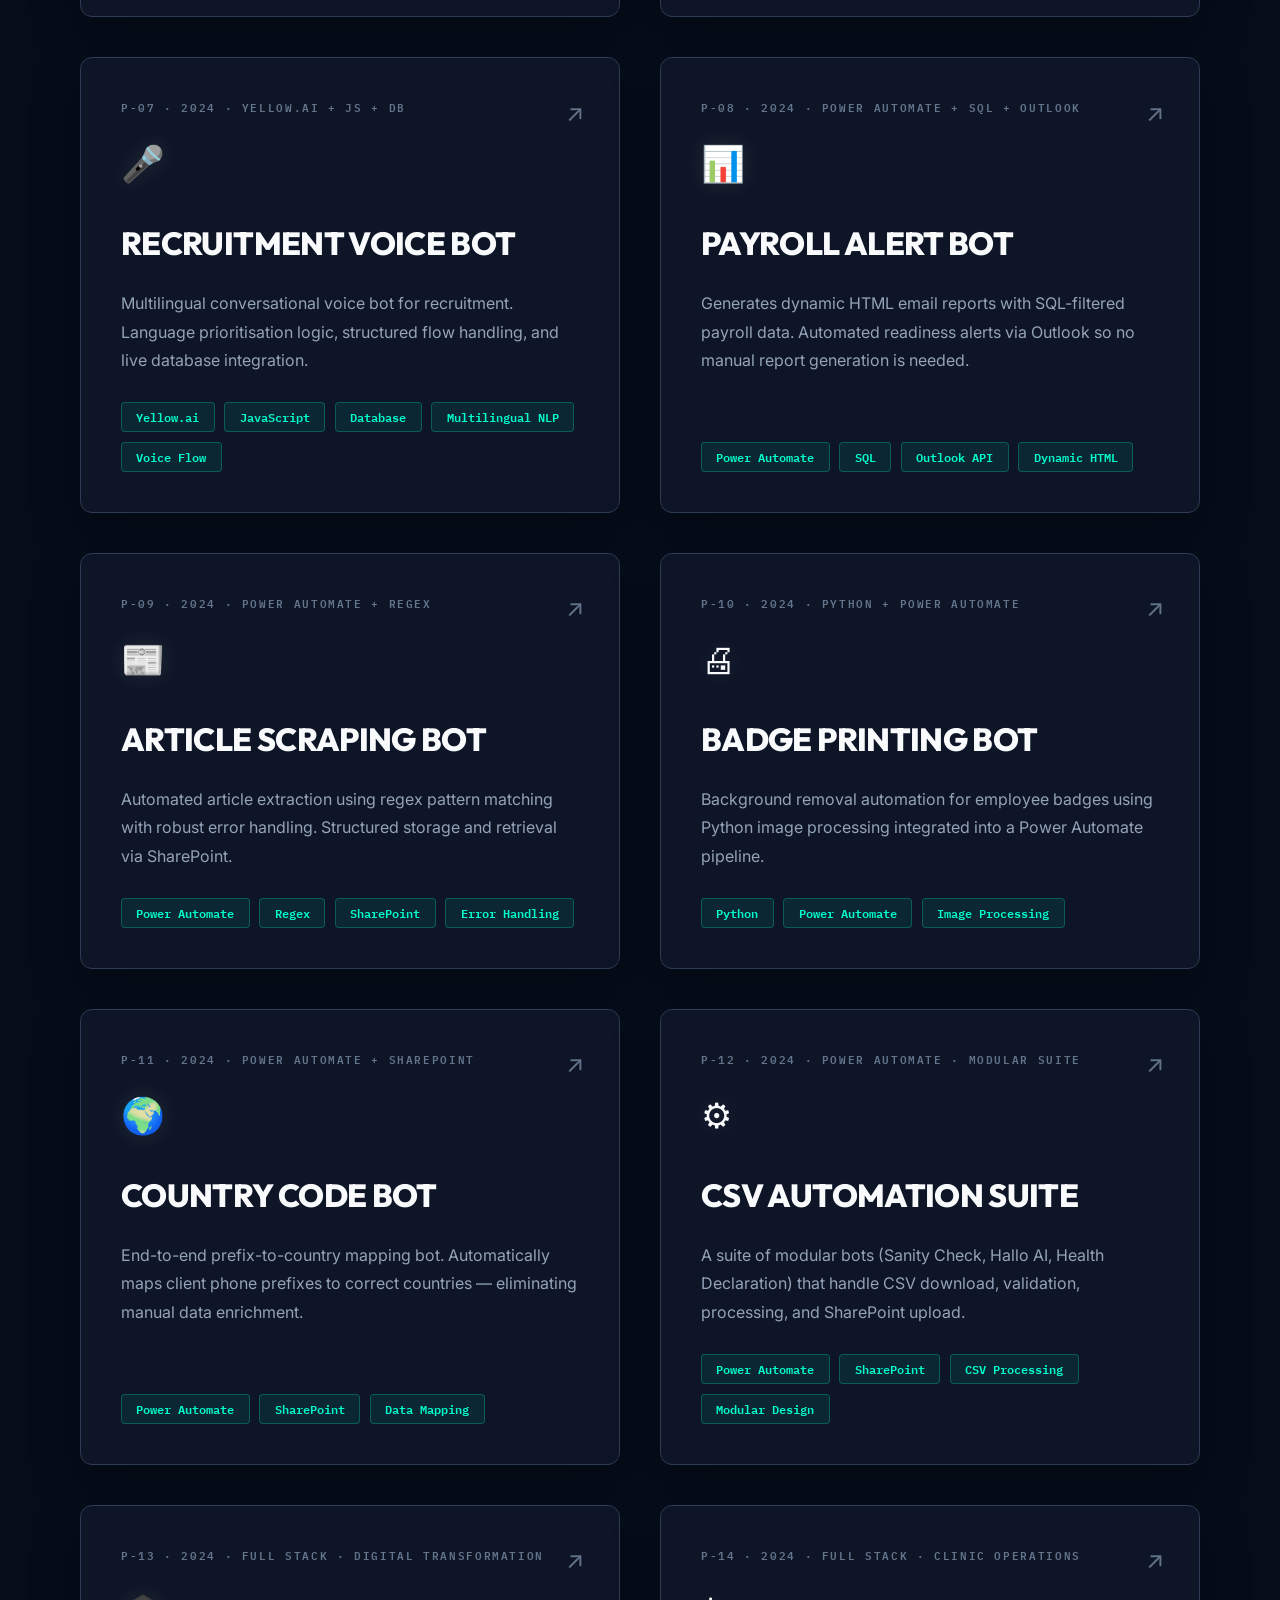
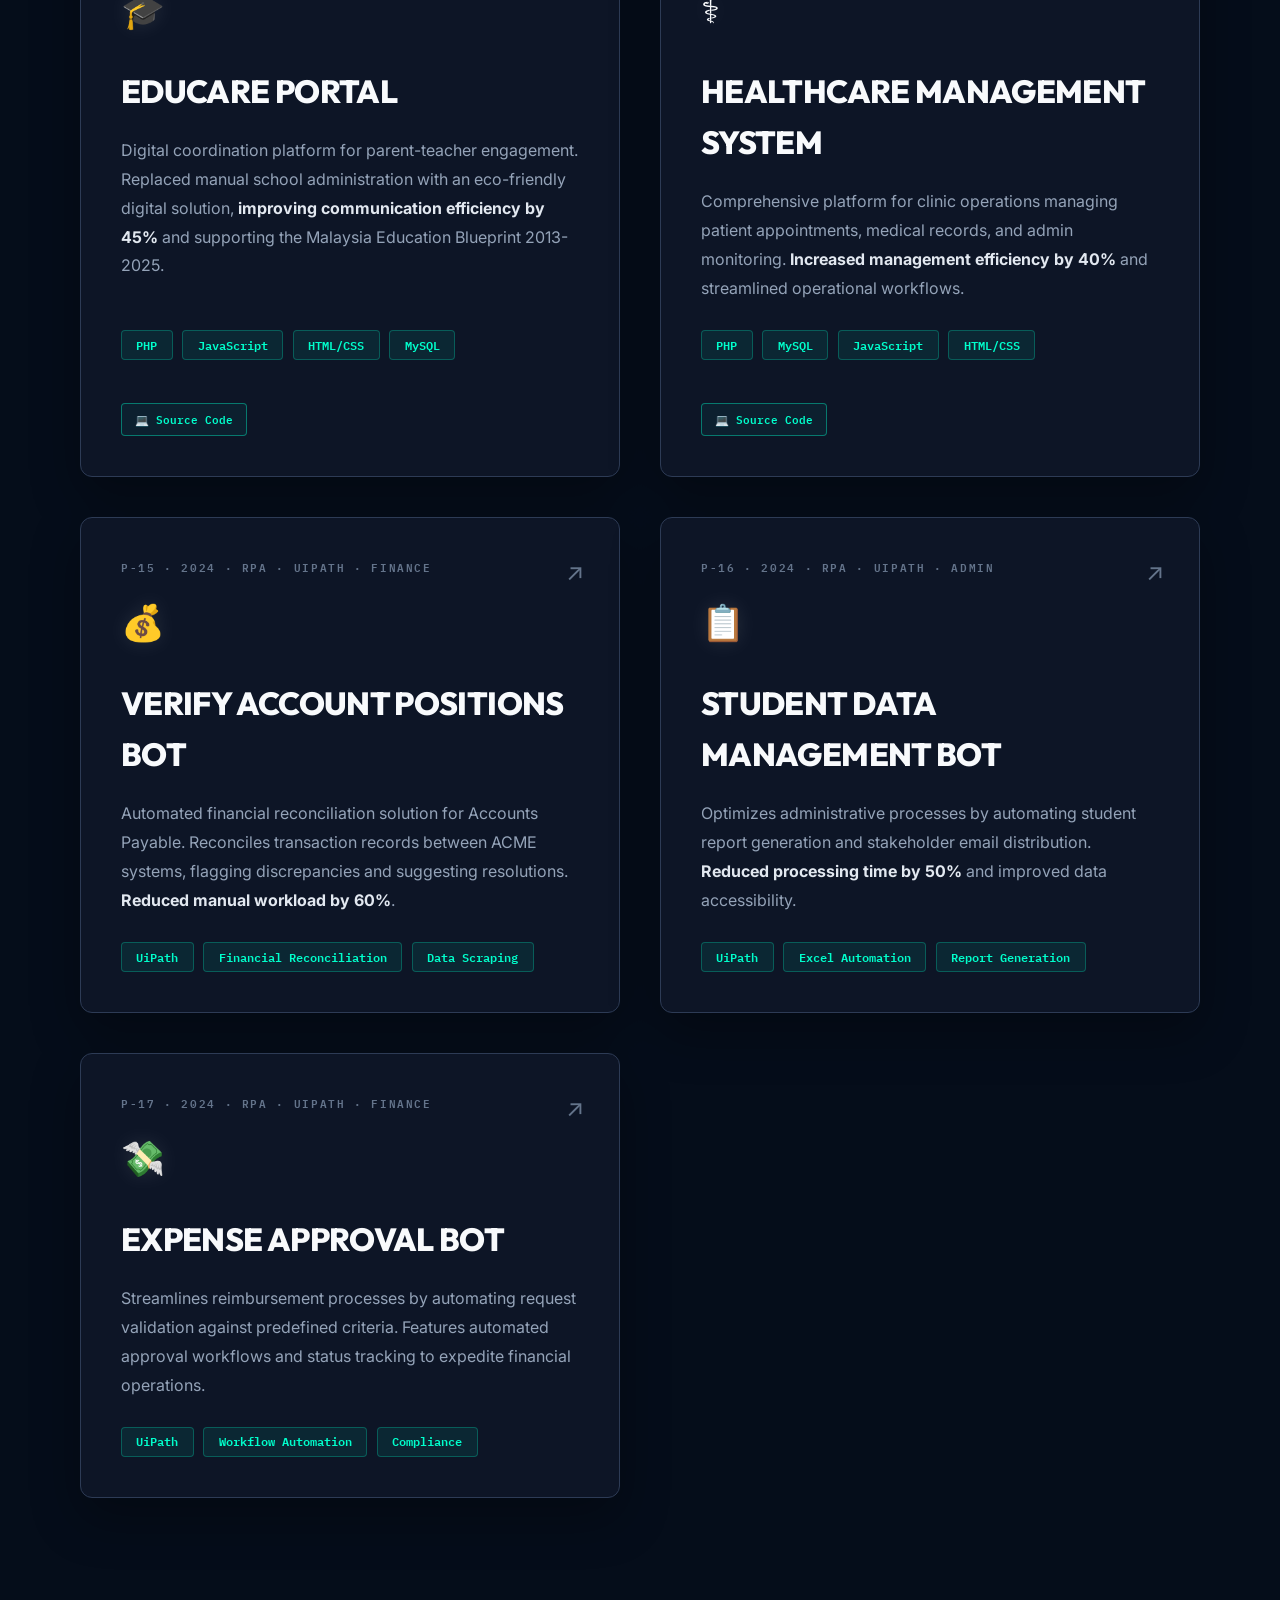
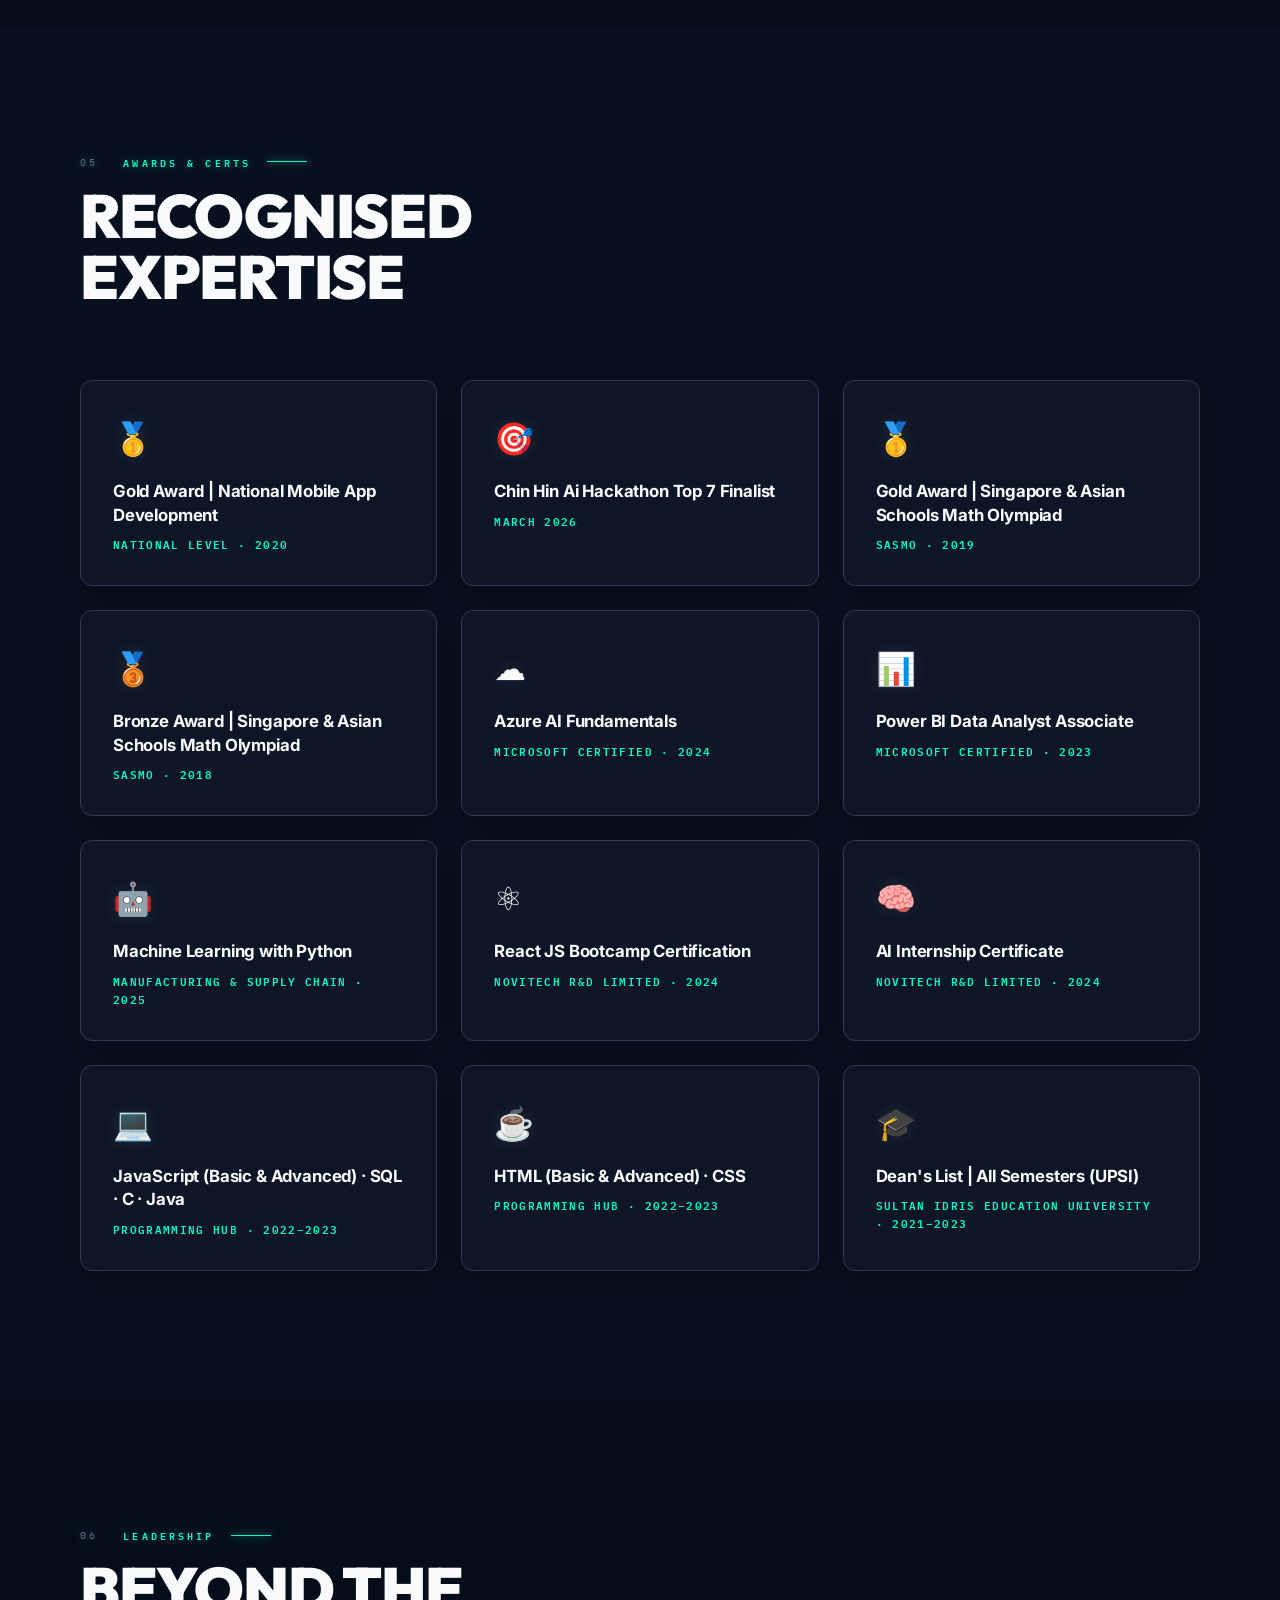
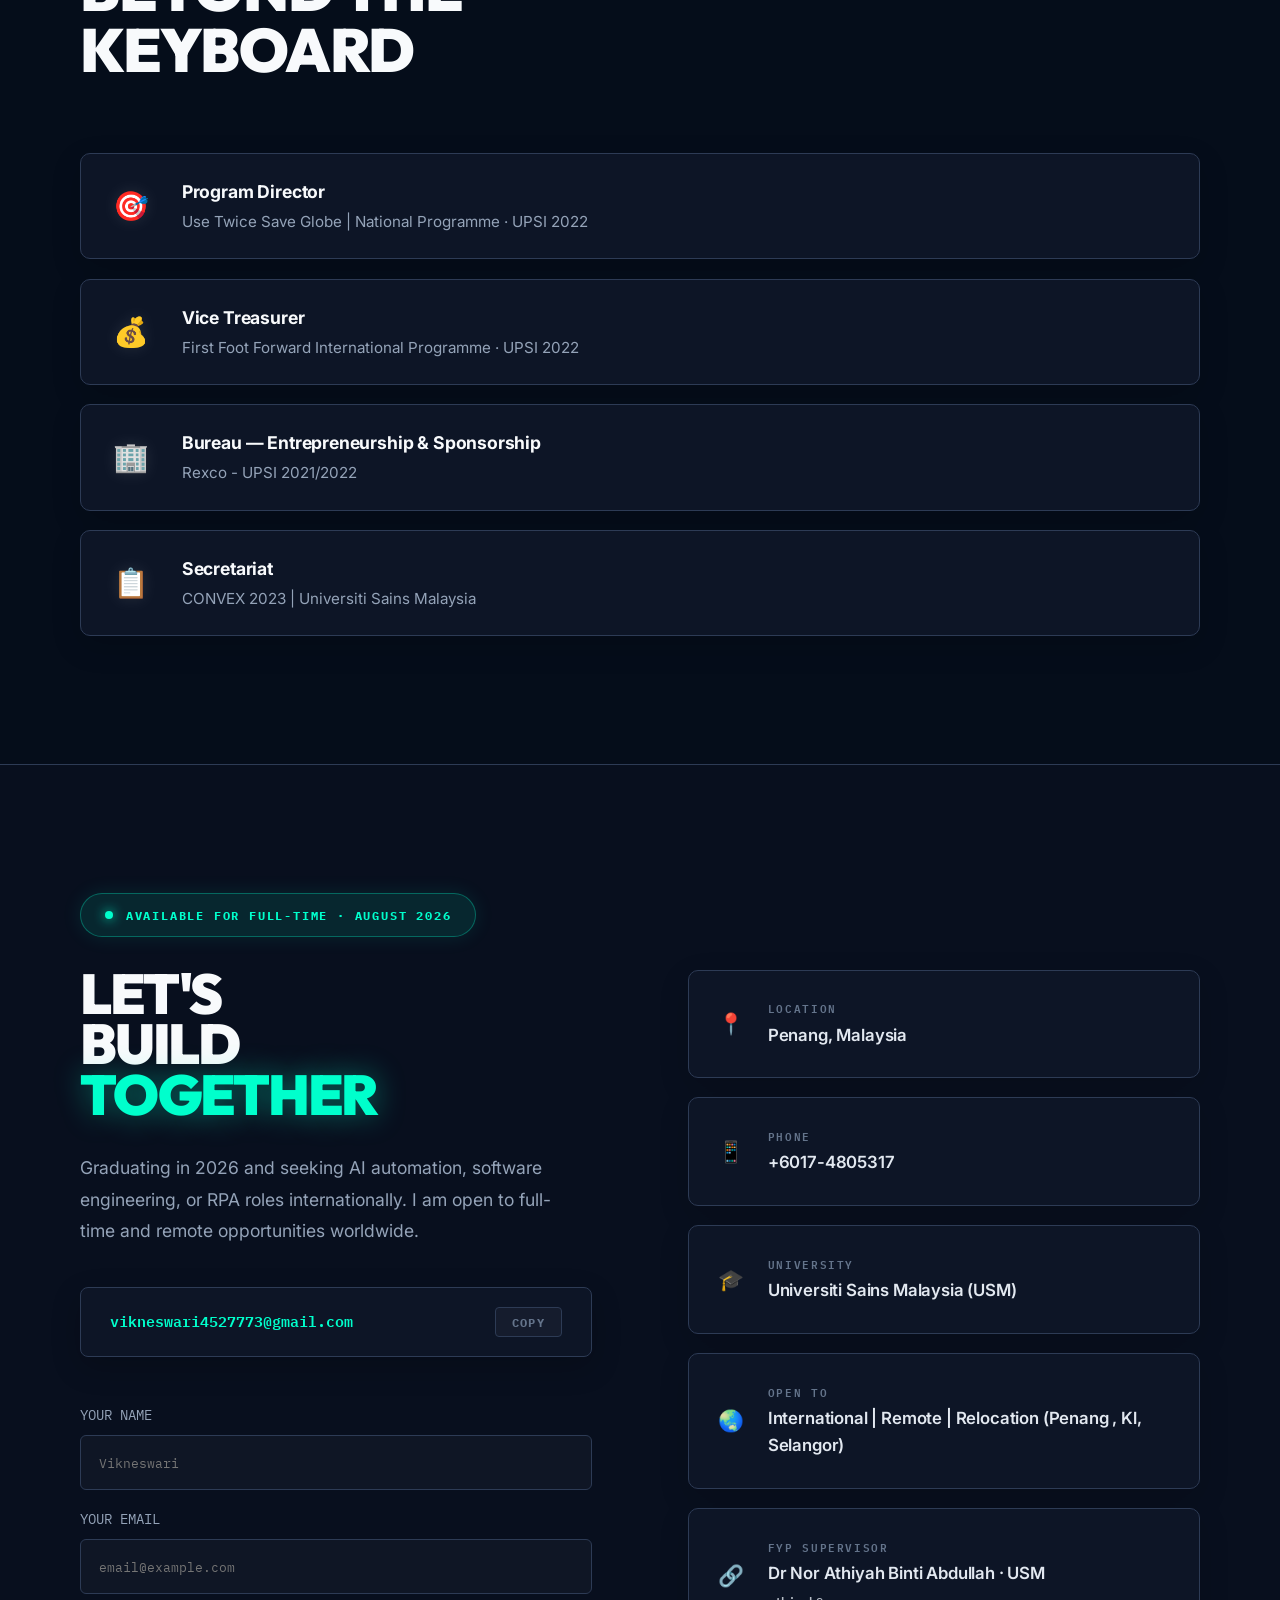
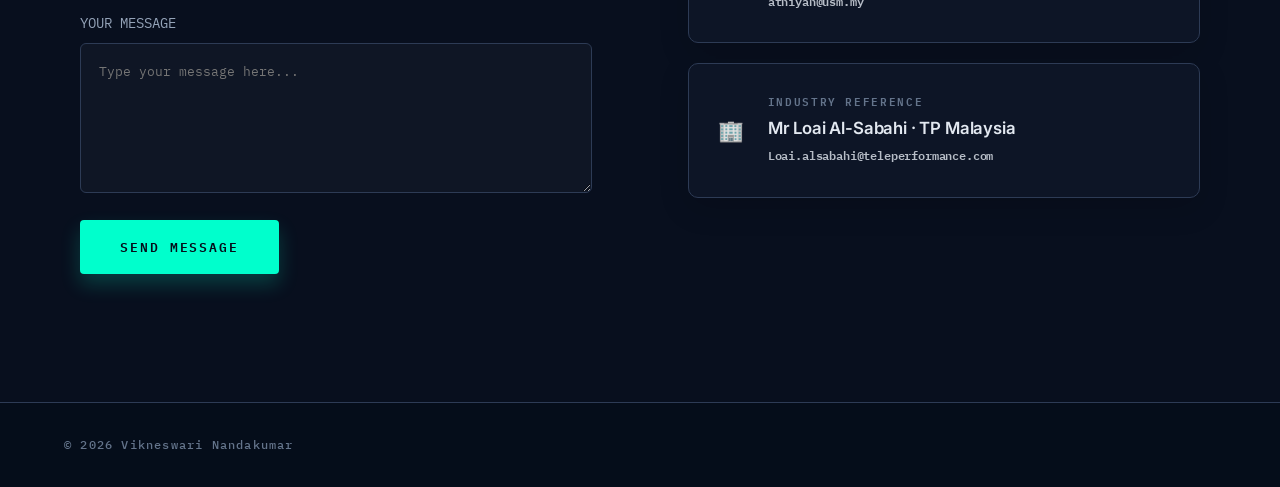
==== commit e1a7f0da: "final" ====
--- a/index.html
+++ b/index.html
@@ -1969,8 +1969,7 @@
         <div class="ib rev d4">
           <div class="ibl">Contact</div>
           <div class="ibc"><span
-              style="color:var(--teal);font-family:'IBM Plex Mono',monospace;font-size:.82rem">vikneswari4527773 [at]
-              gmail.com</span><br><span style="color:var(--mid);font-size:.82rem">+6017-4805317 &middot; Penang,
+              style="color:var(--teal);font-family:'IBM Plex Mono',monospace;font-size:.82rem">vikneswari4527773@gmail.com</span><br><span style="color:var(--mid);font-size:.82rem">+6017-4805317 &middot; Penang,
               Malaysia</span></div>
         </div>
       </div>
@@ -2129,9 +2128,8 @@
               class="stk">Tailwind CSS</span><span class="stk">Firebase</span><span class="stk">Google Gemini
               AI</span><span class="stk">Cloud Functions</span></div>
           <div class="p-links">
-            <a href="#" class="plink" target="_blank">&#x1F4BB; Source Code</a>
-            <a href="#" class="plink" target="_blank">&#x1F310; Live Demo</a>
-            <a href="#" class="plink" target="_blank">&#x1F3AC; Demo Video</a>
+            <a href="https://stopbully360.vikii.my/" class="plink" target="_blank">&#x1F4BB; Source Code</a>
+            <a href="https://drive.google.com/drive/folders/1_tiEdEzNfoL-Ej4V0Prj7pNDM-sCVP7I?usp=drive_link" class="plink" target="_blank">&#x1F3AC; Screenshots</a>
           </div>
           <div class="parr">&#x2197;</div>
         </div>
@@ -2160,9 +2158,8 @@
           <div class="pstack"><span class="stk">React</span><span class="stk">Tailwind CSS</span><span
               class="stk">Zustand</span><span class="stk">React Router</span><span class="stk">JioSaavn API</span></div>
           <div class="p-links">
-            <a href="#" class="plink" target="_blank">&#x1F4BB; Source Code</a>
-            <a href="#" class="plink" target="_blank">&#x1F310; Live Demo</a>
-            <a href="#" class="plink" target="_blank">&#x1F4F7; Screenshots</a>
+            <a href="https://aurabeat.vikii.my/" class="plink" target="_blank">&#x1F4BB; App Link</a>
+            <a href="https://drive.google.com/drive/folders/1wc0rM3hQyEYhPdL6_IrRhffiQXWspyi2?usp=drive_link" class="plink" target="_blank">&#x1F3AC; Screenshots</a>
           </div>
           <div class="parr">&#x2197;</div>
         </div>
@@ -2188,8 +2185,8 @@
               class="stk">Node.js</span><span class="stk">Express</span><span class="stk">OpenAPI</span><span
               class="stk">Microservices</span></div>
           <div class="p-links">
-            <a href="#" class="plink" target="_blank">&#x1F4BB; Source Code</a>
-            <a href="#" class="plink" target="_blank">&#x1F3AC; Demo Video</a>
+            <a href="https://github.com/HolaStranger/Technova-Ai-Customer" class="plink" target="_blank">&#x1F4BB; Source Code</a>
+            <a href="https://drive.google.com/drive/folders/1XODFic30XB795G_ynvrYthHwqOVNz7Hu?usp=sharing" class="plink" target="_blank">&#x1F3AC; Screenshots</a>
           </div>
           <div class="parr">&#x2197;</div>
         </div>
@@ -2214,8 +2211,8 @@
               class="stk">Node.js</span><span class="stk">Express</span><span class="stk">Azure AI Foundry</span><span
               class="stk">Cloud Microservices</span></div>
           <div class="p-links">
-            <a href="#" class="plink" target="_blank">&#x1F4BB; Source Code</a>
-            <a href="#" class="plink" target="_blank">&#x1F3AC; Demo Video</a>
+            <a href="https://github.com/HolaStranger/Employee-App" class="plink" target="_blank">&#x1F4BB; Source Code</a>
+            <a href="https://drive.google.com/drive/folders/1YtPrvXF3H44exWK3xc8JSCoLZWGZFqJQ?usp=drive_link" class="plink" target="_blank">&#x1F3AC; Screenshots</a>
           </div>
           <div class="parr">&#x2197;</div>
         </div>
@@ -2230,6 +2227,10 @@
           <div class="pstack"><span class="stk">Laravel</span><span class="stk">MySQL</span><span
               class="stk">JavaScript</span><span class="stk">HTML/CSS</span><span class="stk">PHP</span><span
               class="stk">Data Visualization</span></div>
+          <div class="p-links">
+            <a href="https://github.com/HolaStranger/MyAssist-Student-Monitoring-System" class="plink" target="_blank">&#x1F4BB; Source Code</a>
+            <a href="https://drive.google.com/drive/folders/1dkTSZYb0_X23_mSc1sQKytA8sUMGcR1d?usp=drive_link" class="plink" target="_blank">&#x1F3AC; Screenshots</a>
+          </div>
           <div class="parr">&#x2197;</div>
         </div>
 
@@ -2318,7 +2319,10 @@
             administration with an eco-friendly digital solution, <strong style="color:var(--ice)">improving
               communication efficiency by 45%</strong> and supporting the Malaysia Education Blueprint 2013-2025.</div>
           <div class="pstack"><span class="stk">PHP</span><span class="stk">JavaScript</span><span
-              class="stk">HTML/CSS</span><span class="stk">MySQL</span></div>
+              class="stk">HTML/CSS</span><span class="stk">MySQL</span></div> 
+          <div class="p-links">
+            <a href="#" class="plink" target="_blank">&#x1F4BB; Source Code</a>
+          </div>
           <div class="parr">&#x2197;</div>
         </div>
 
@@ -2331,6 +2335,9 @@
               40%</strong> and streamlined operational workflows.</div>
           <div class="pstack"><span class="stk">PHP</span><span class="stk">MySQL</span><span
               class="stk">JavaScript</span><span class="stk">HTML/CSS</span></div>
+          <div class="p-links">
+            <a href="#" class="plink" target="_blank">&#x1F4BB; Source Code</a>
+          </div>
           <div class="parr">&#x2197;</div>
         </div>
 
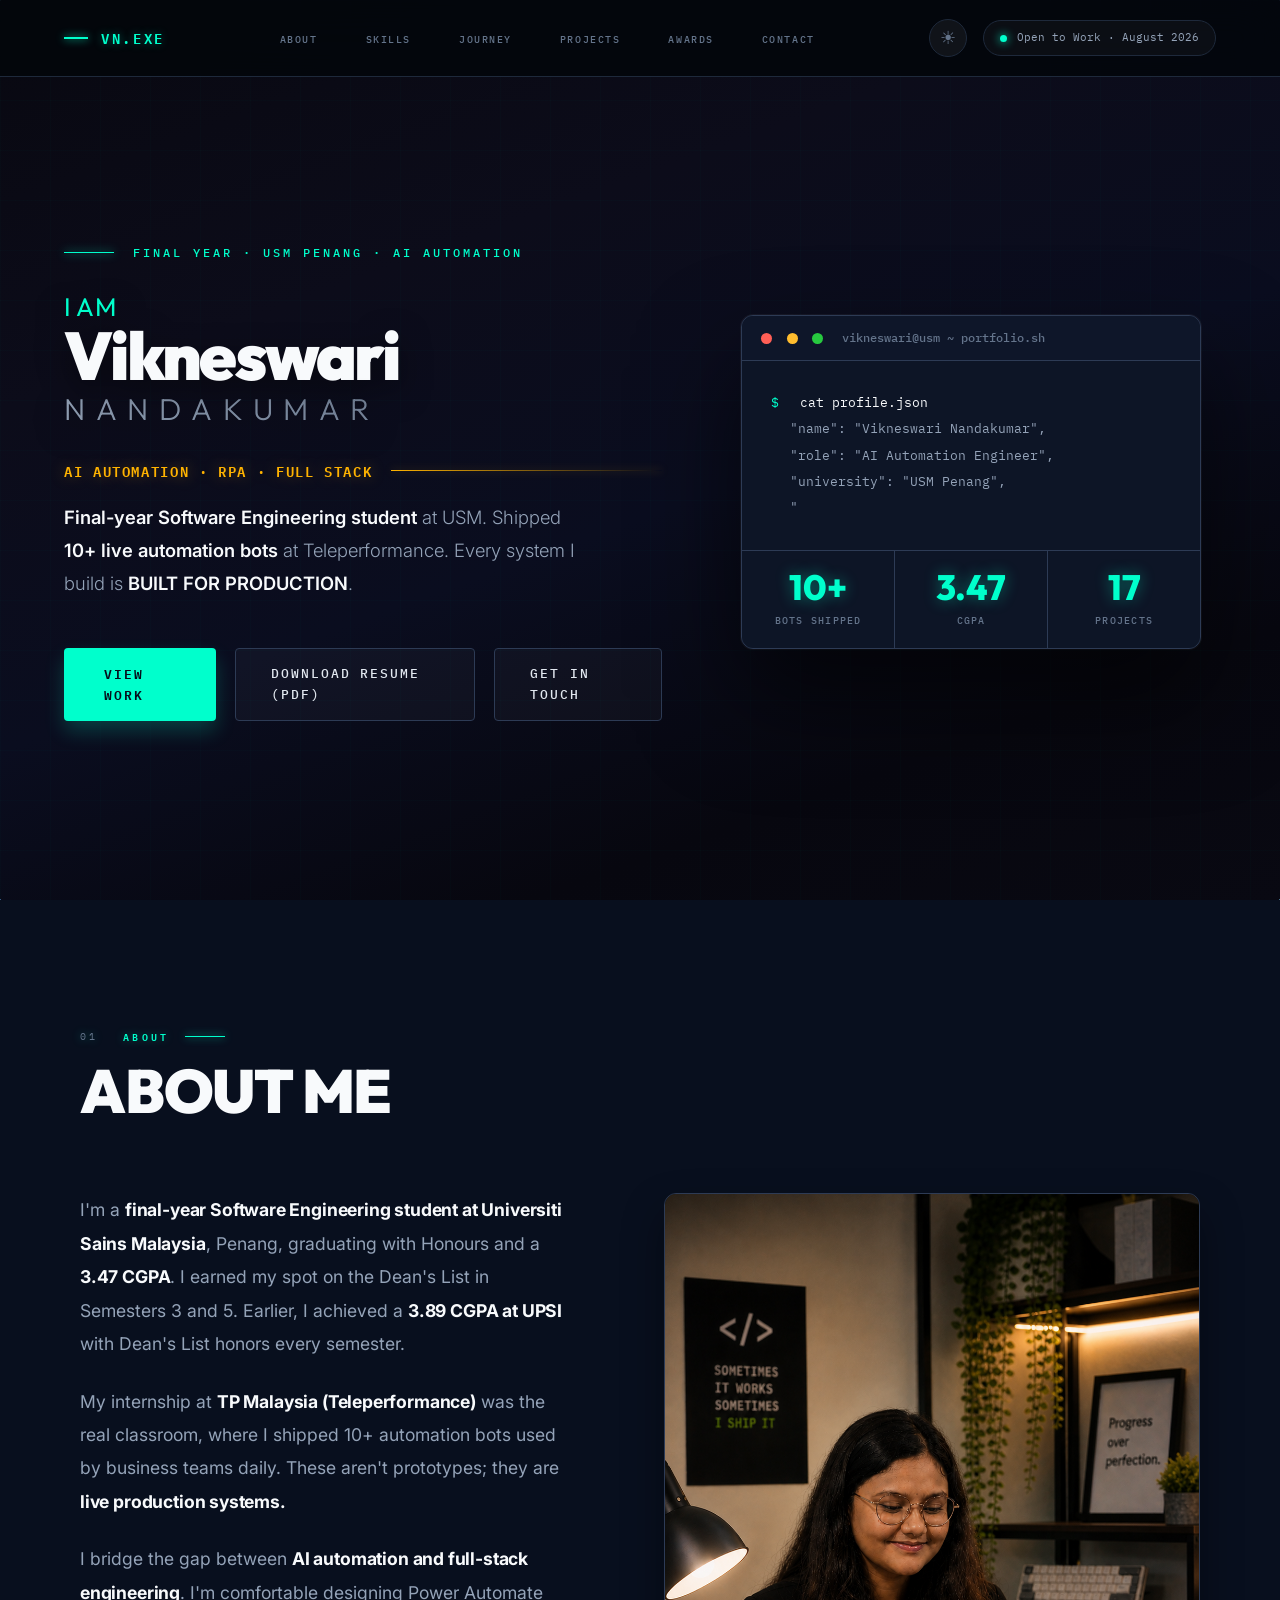
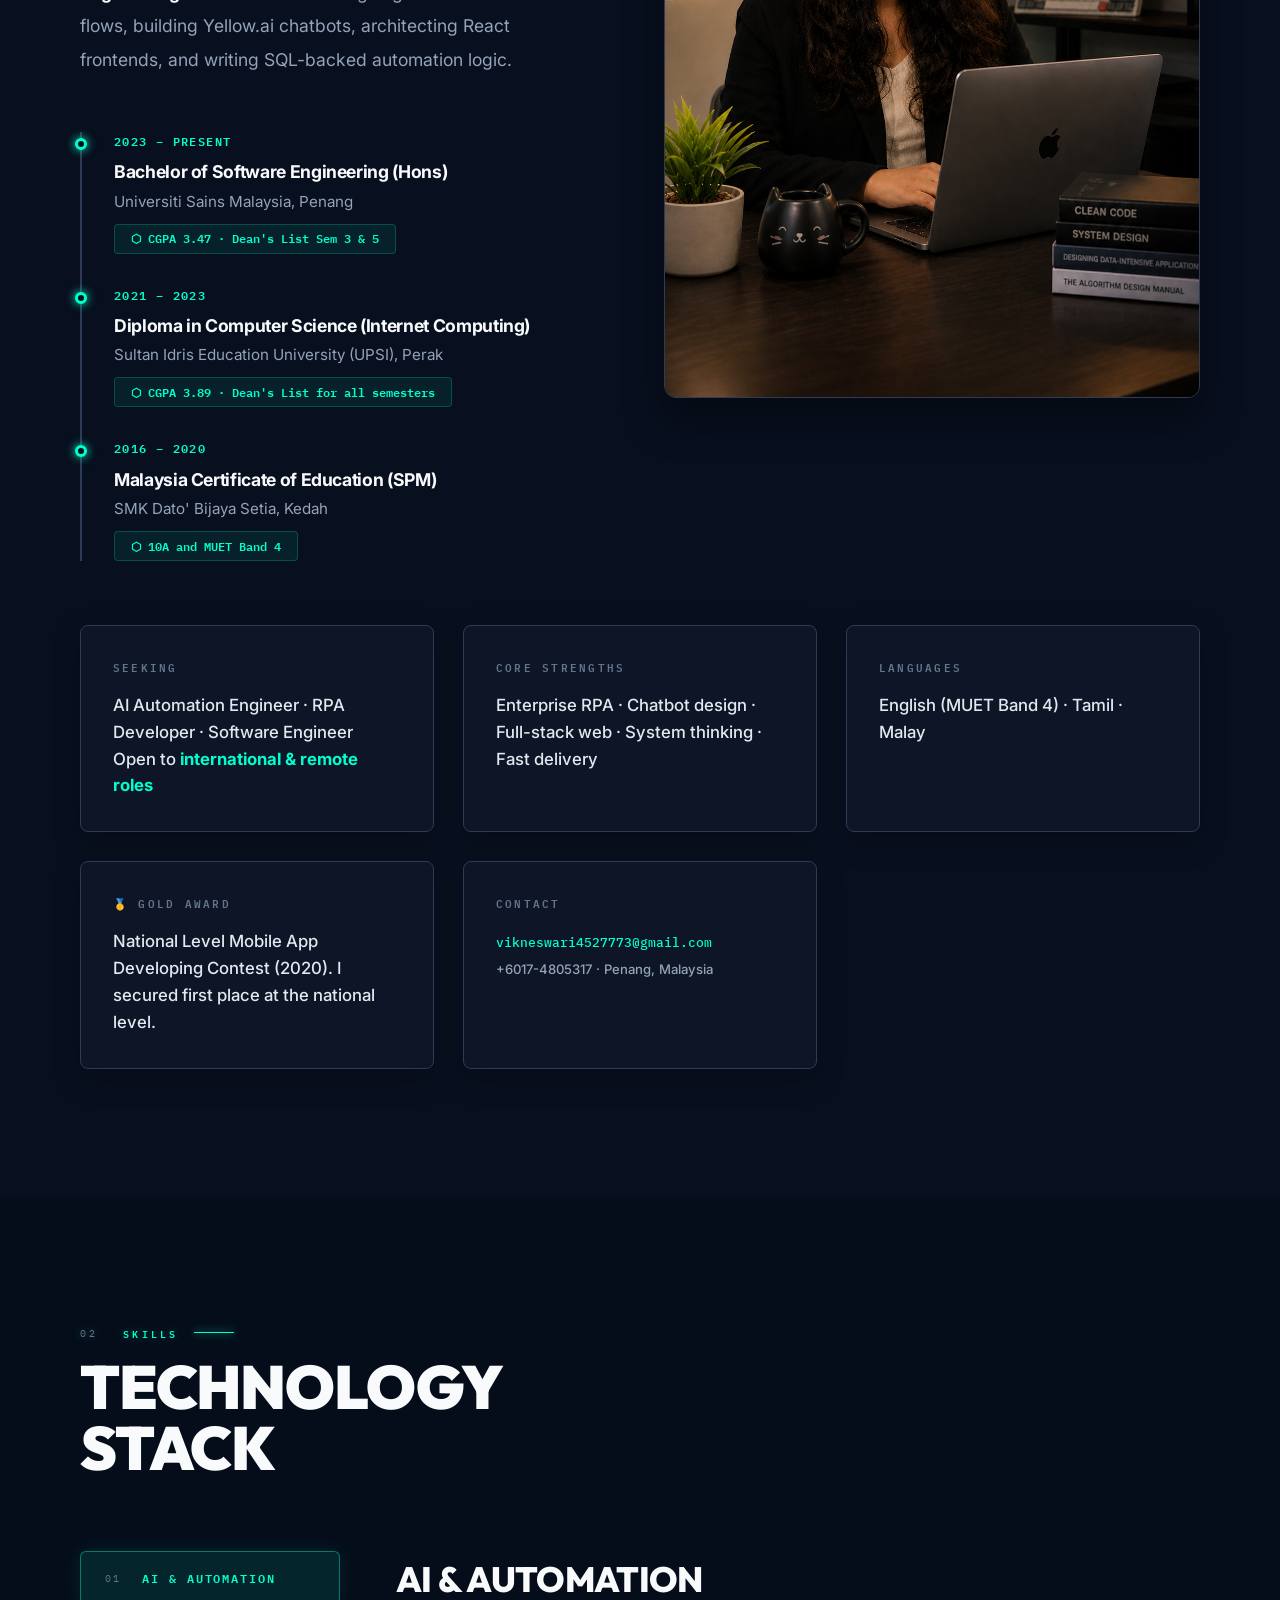
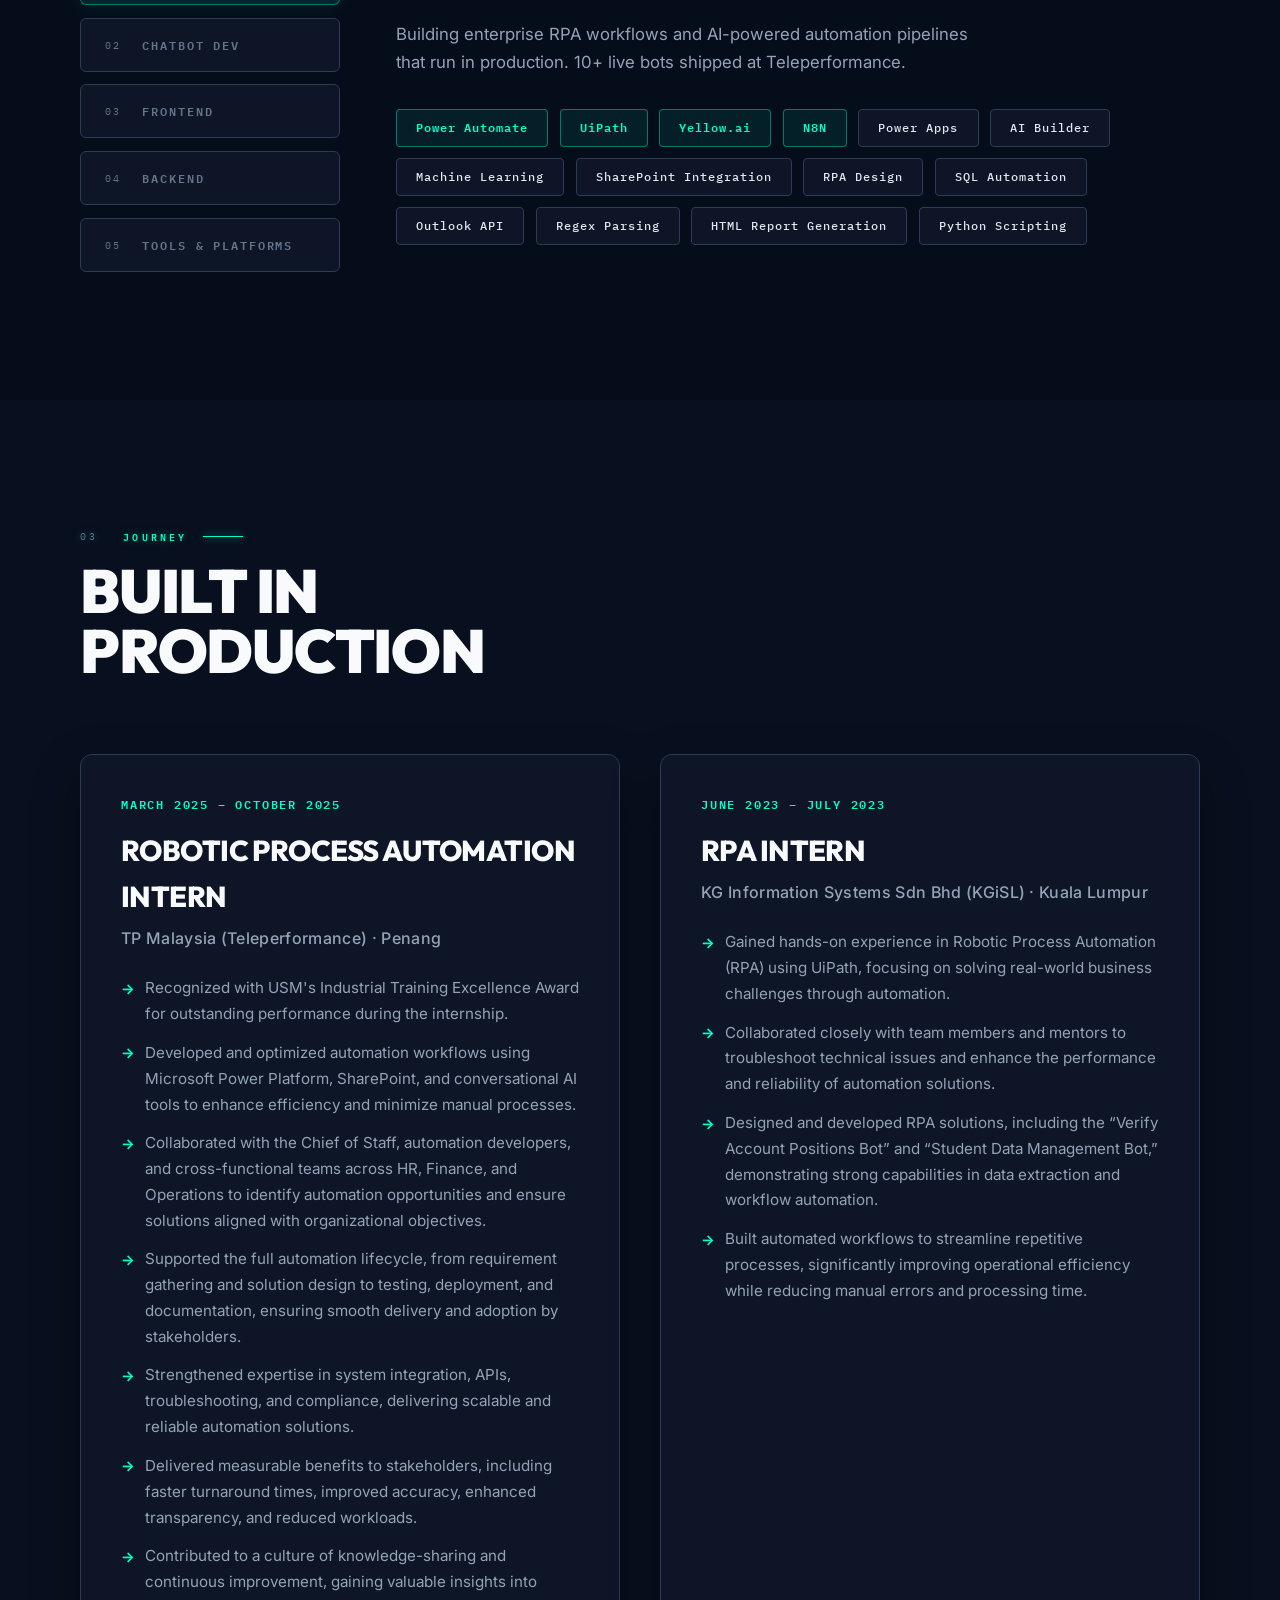
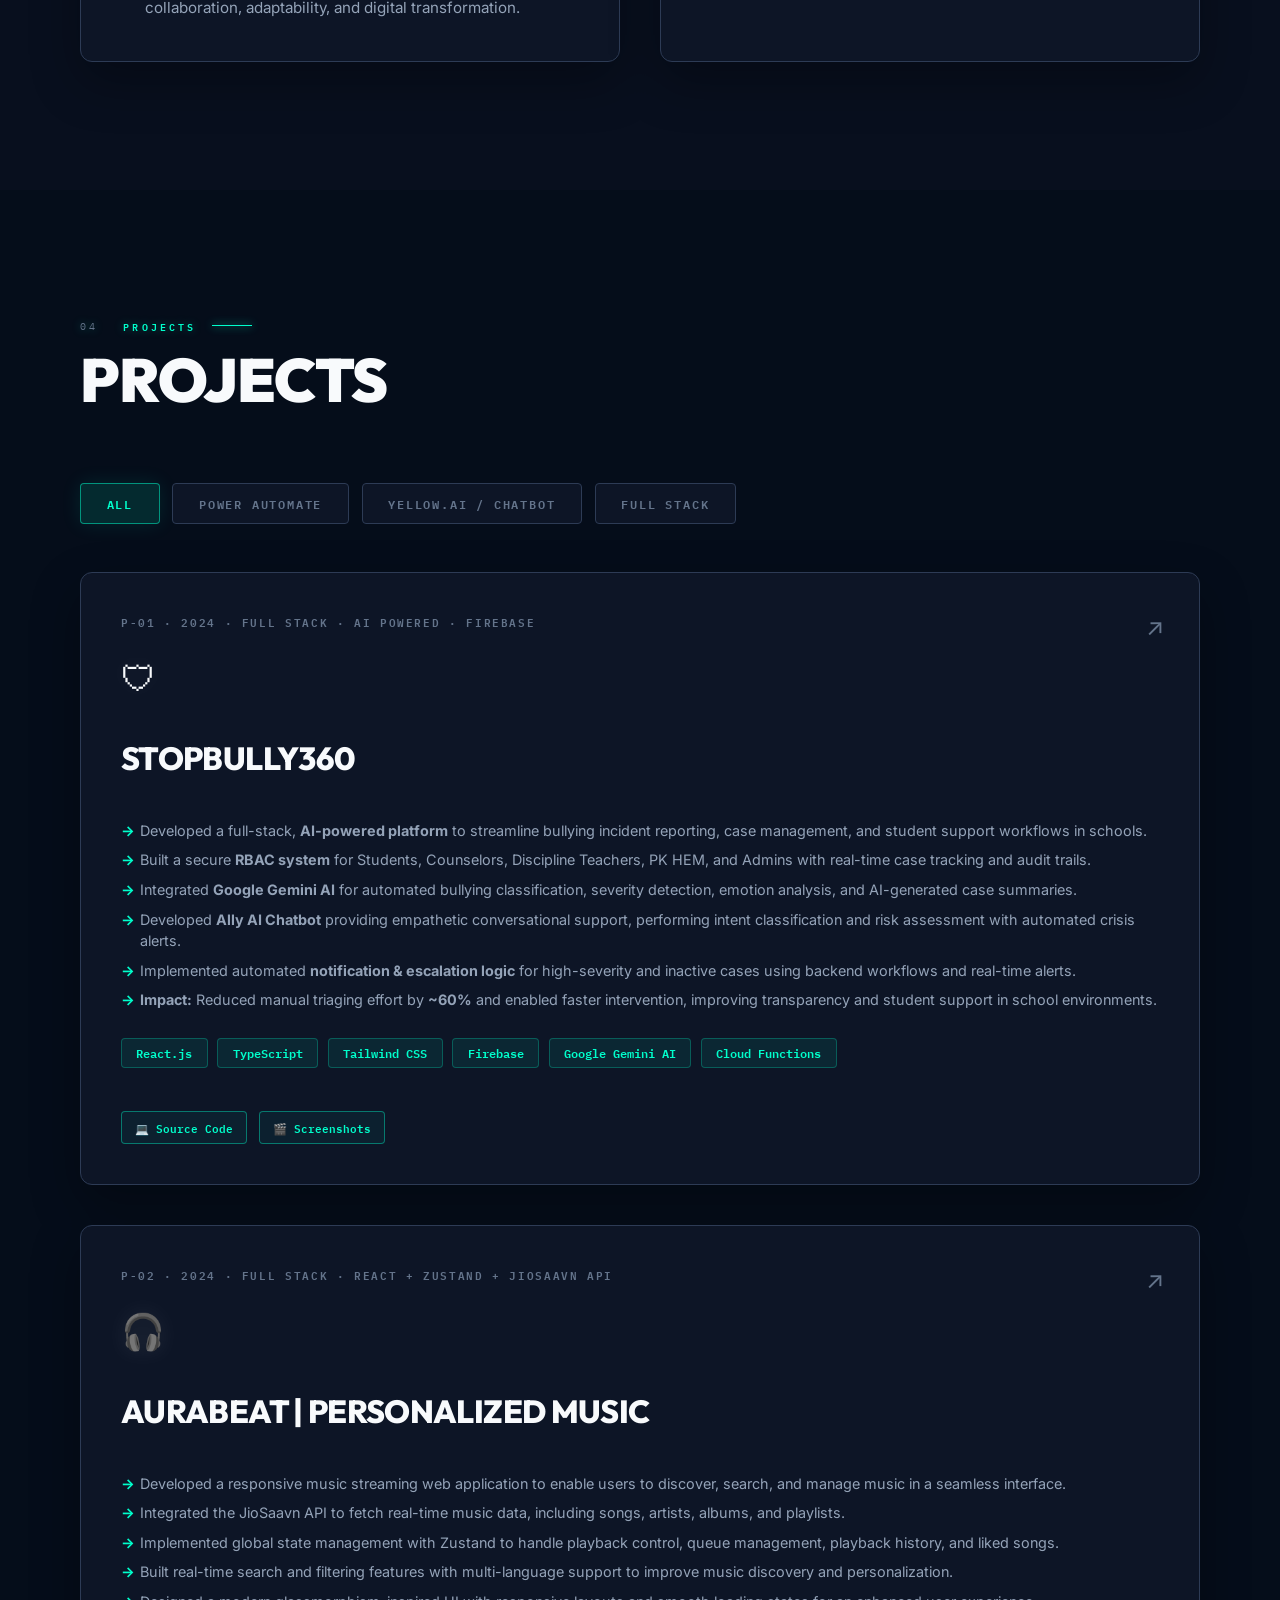
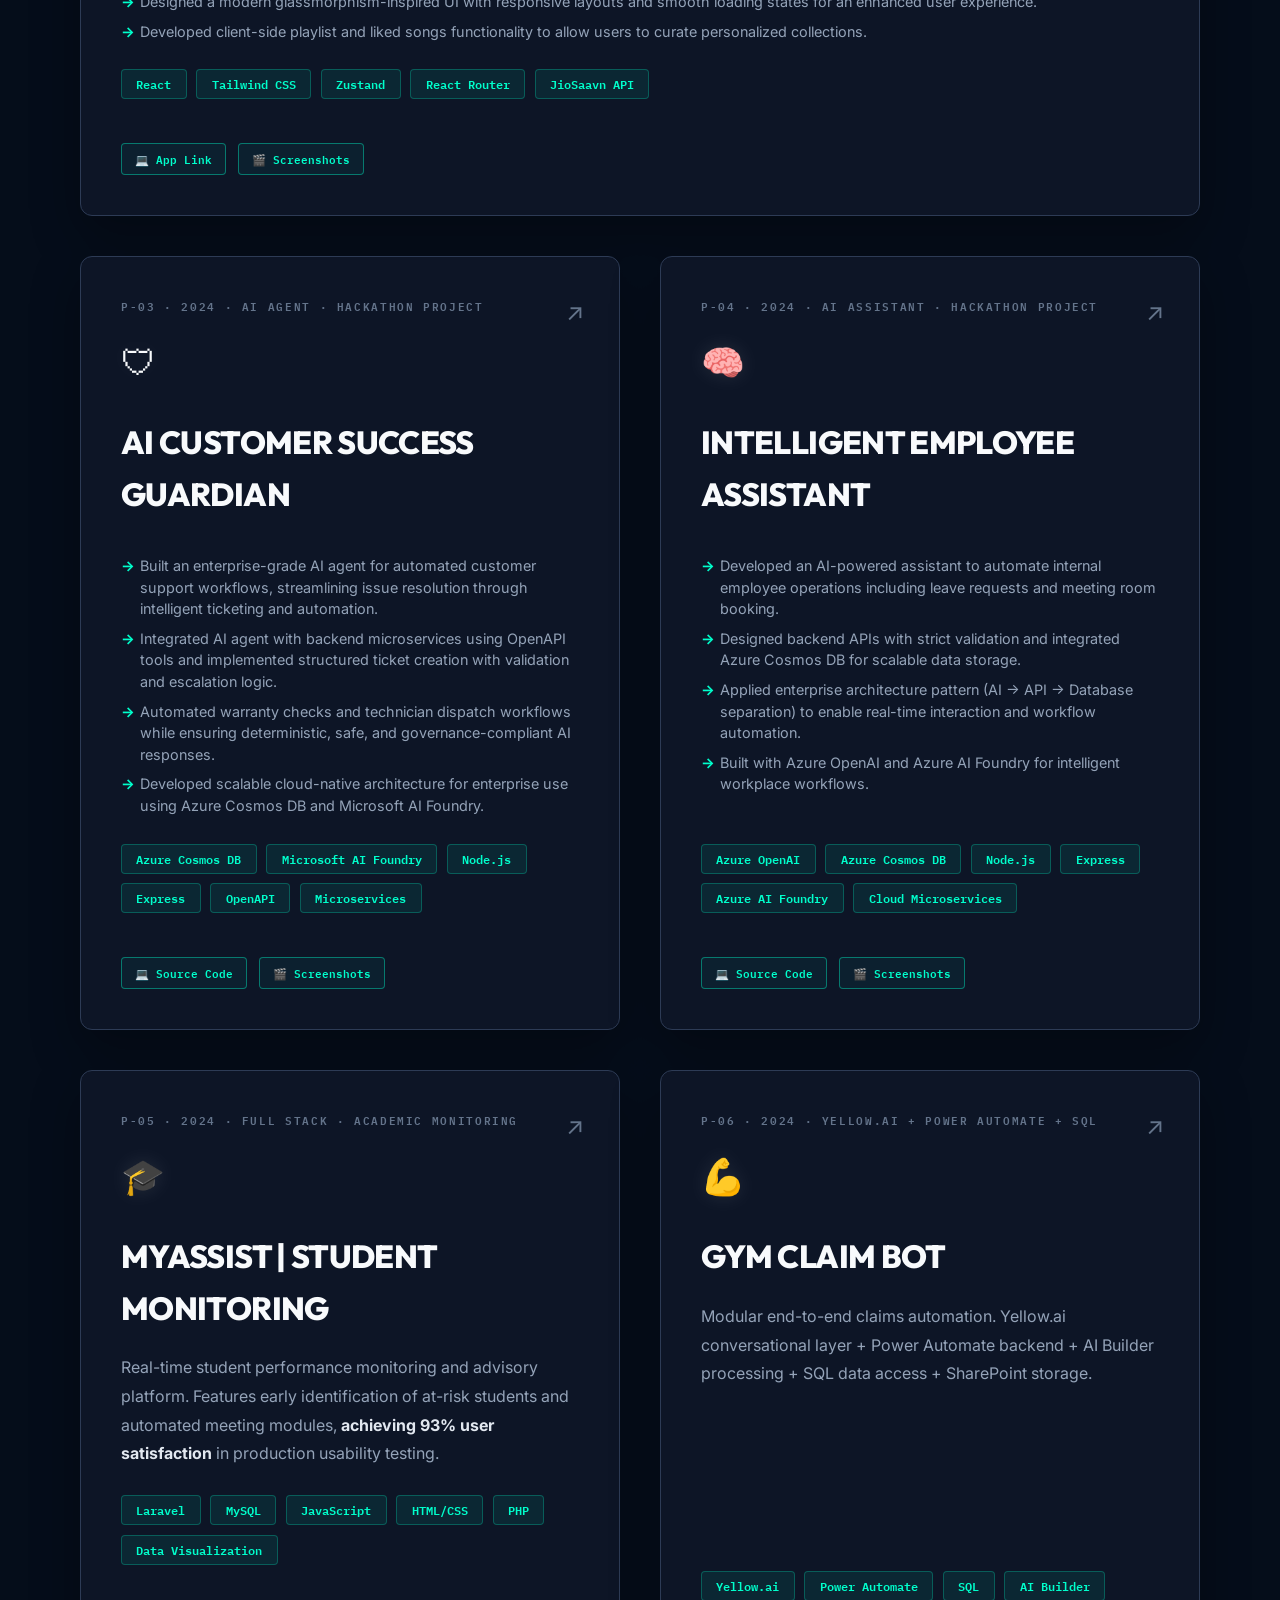
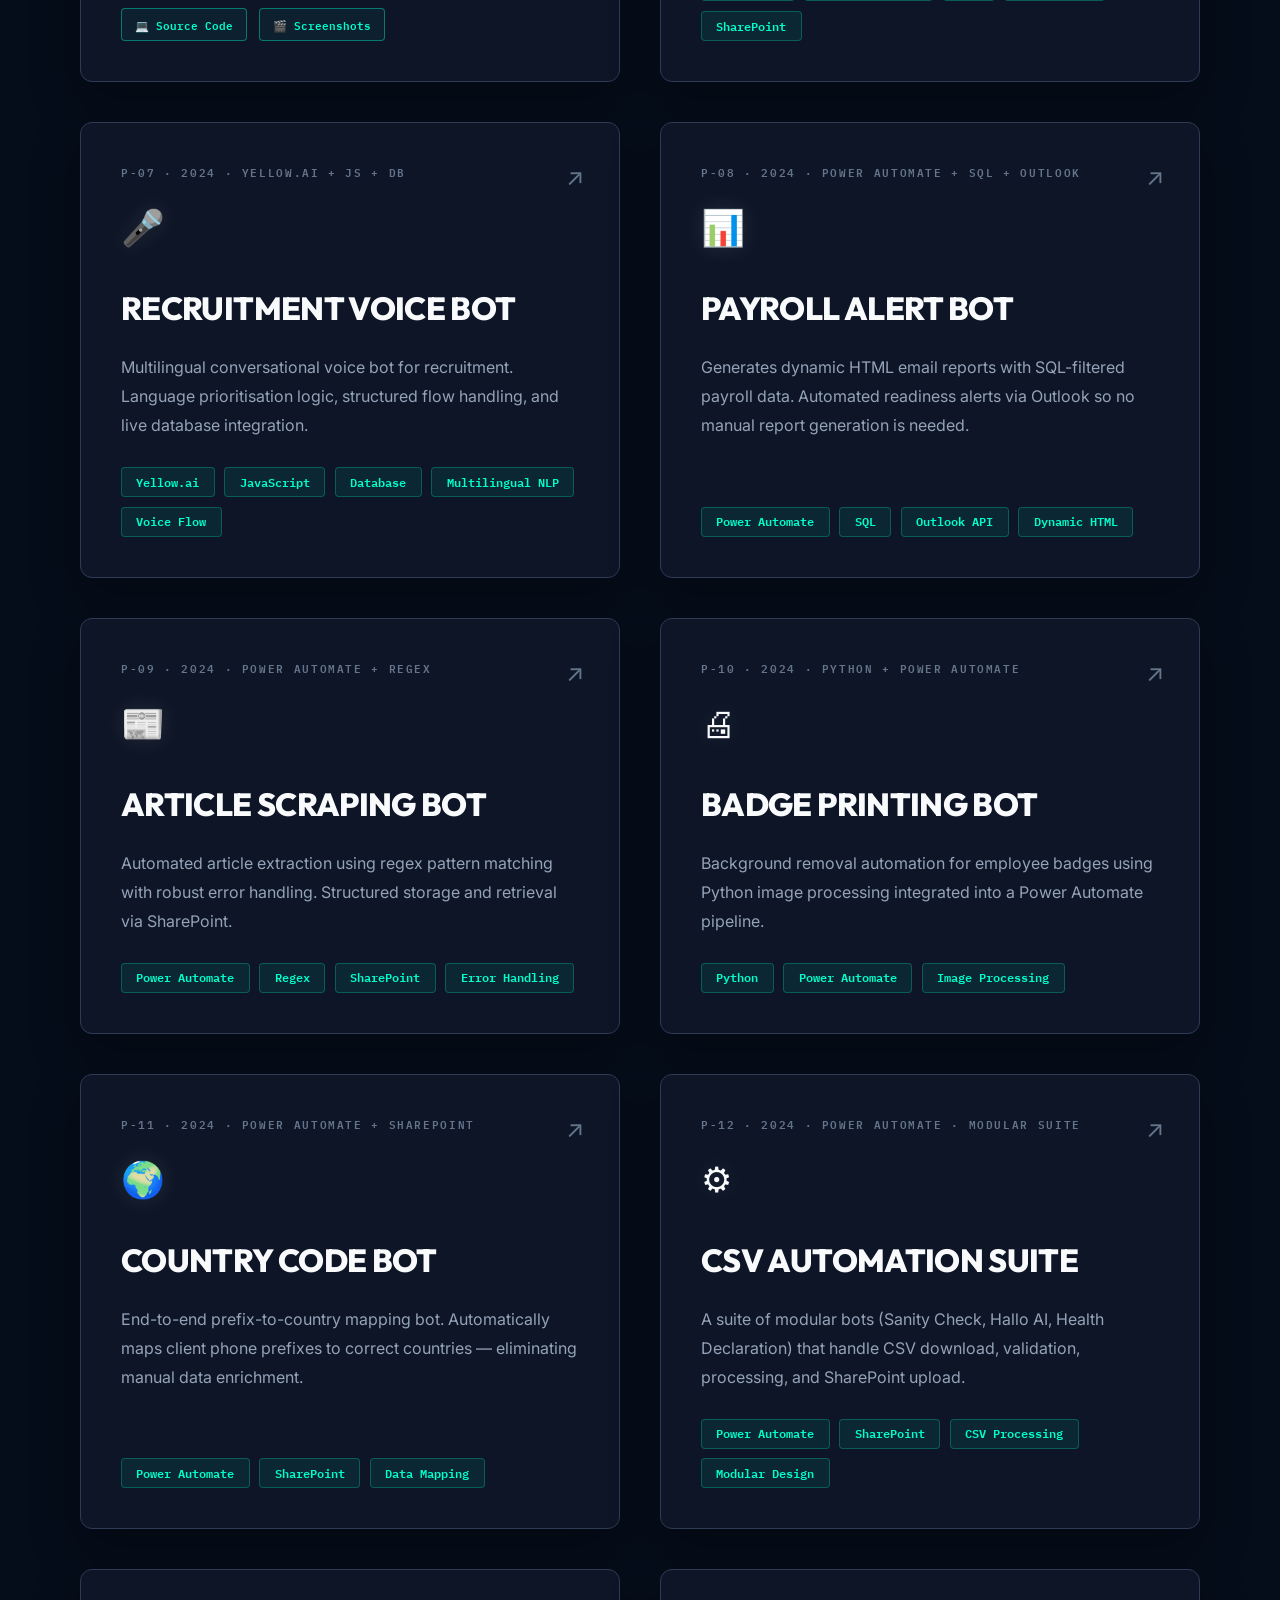
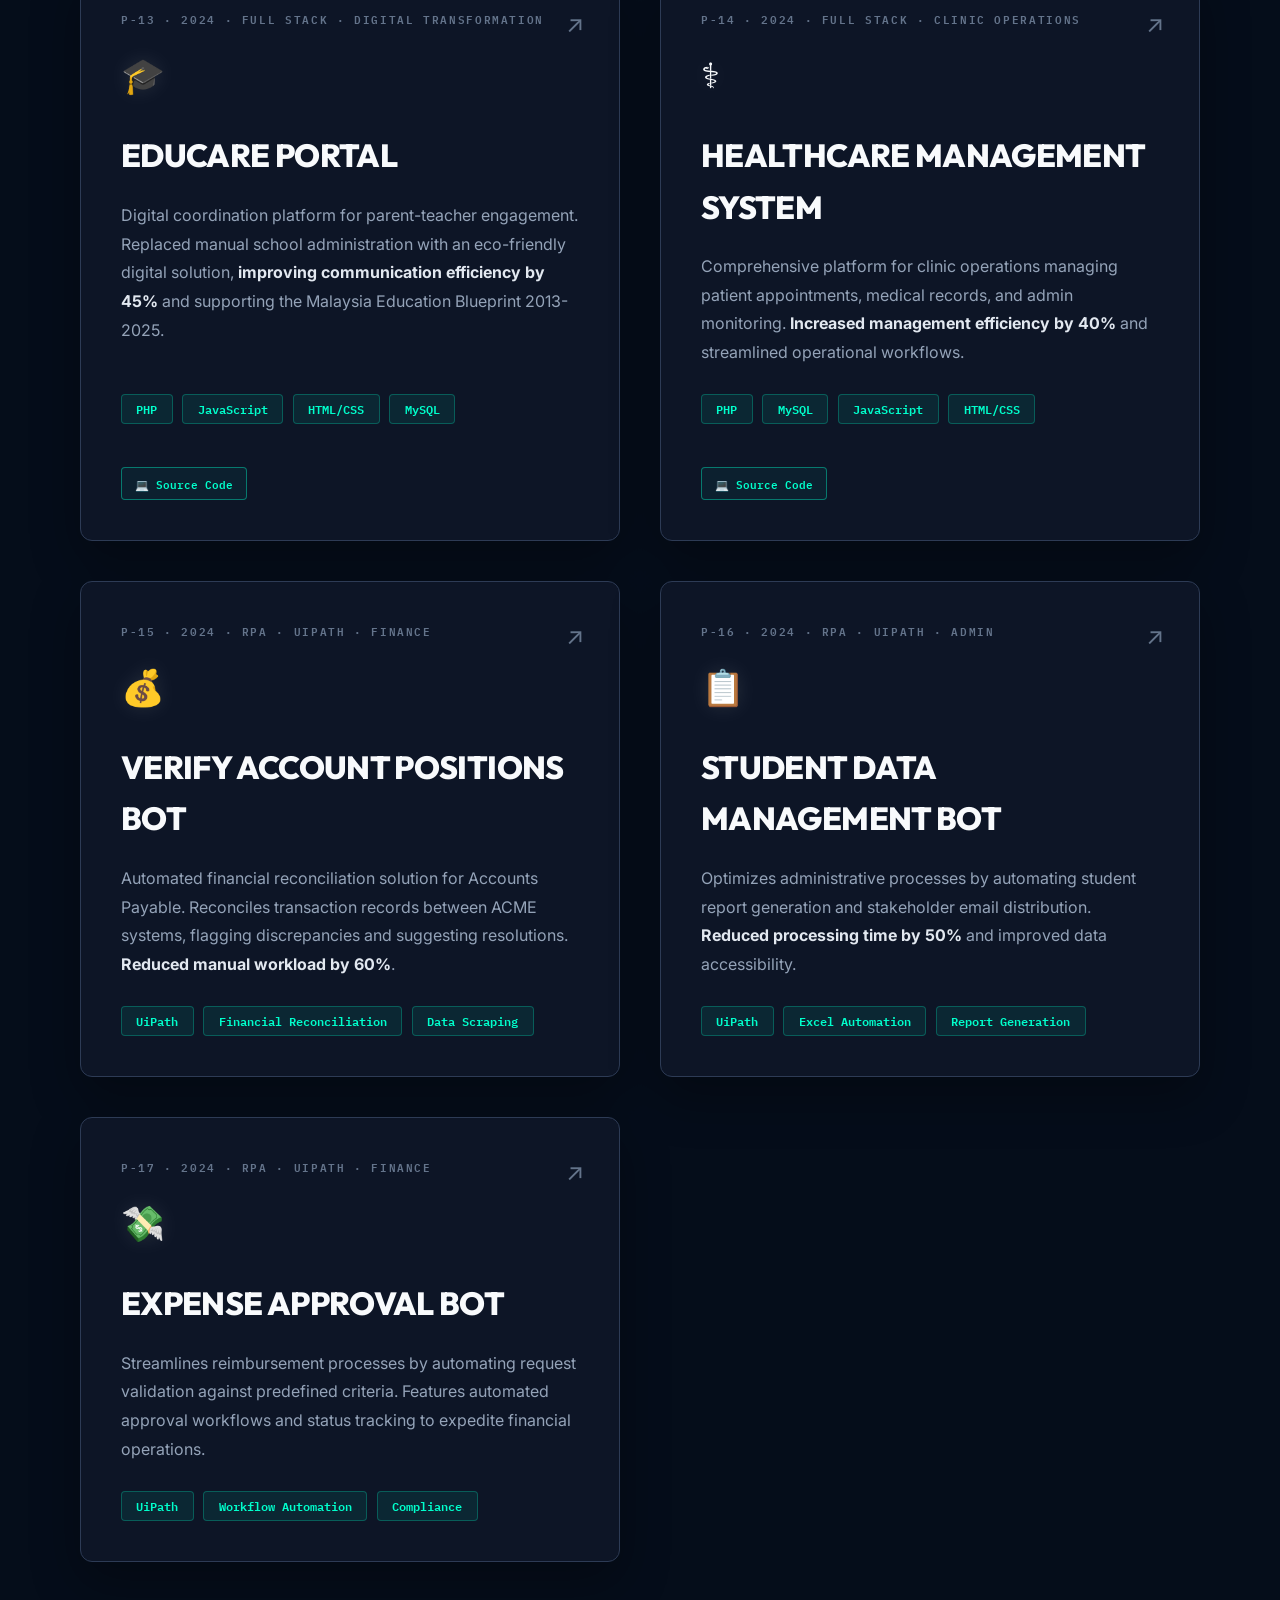
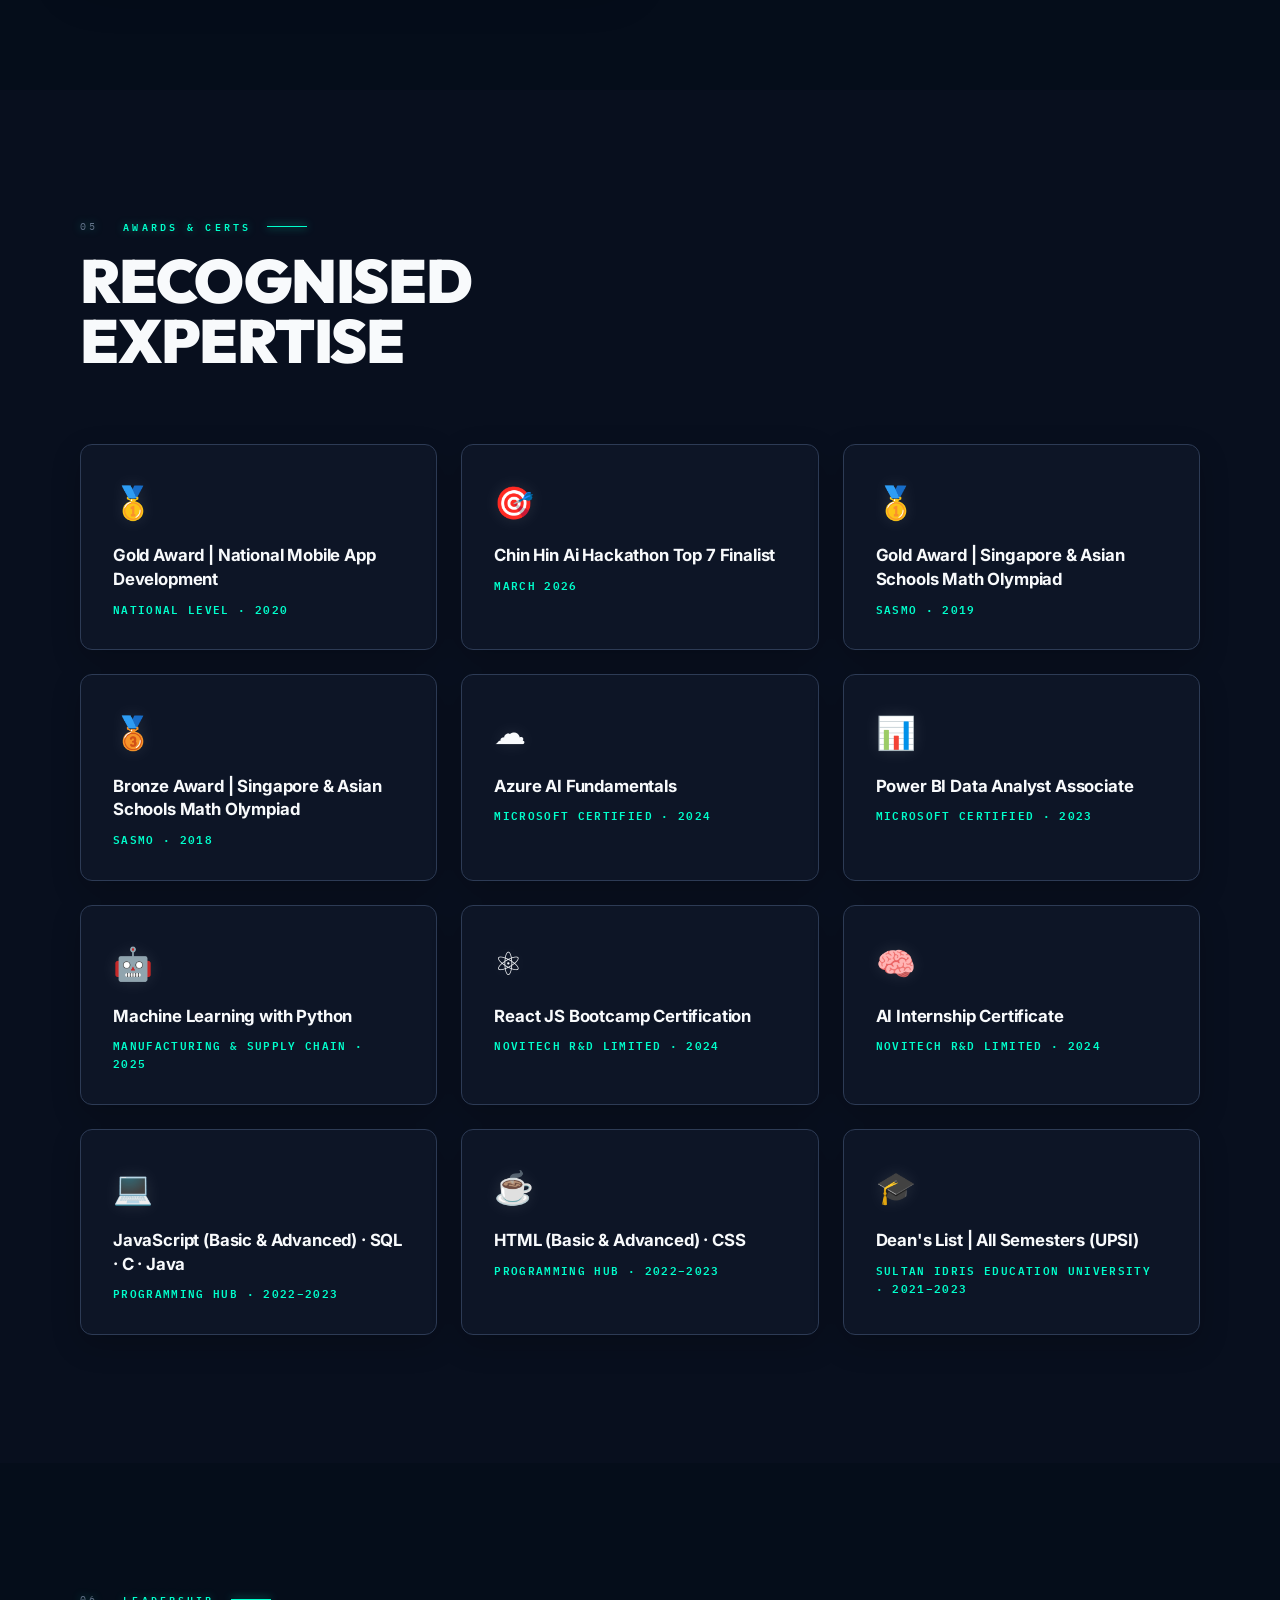
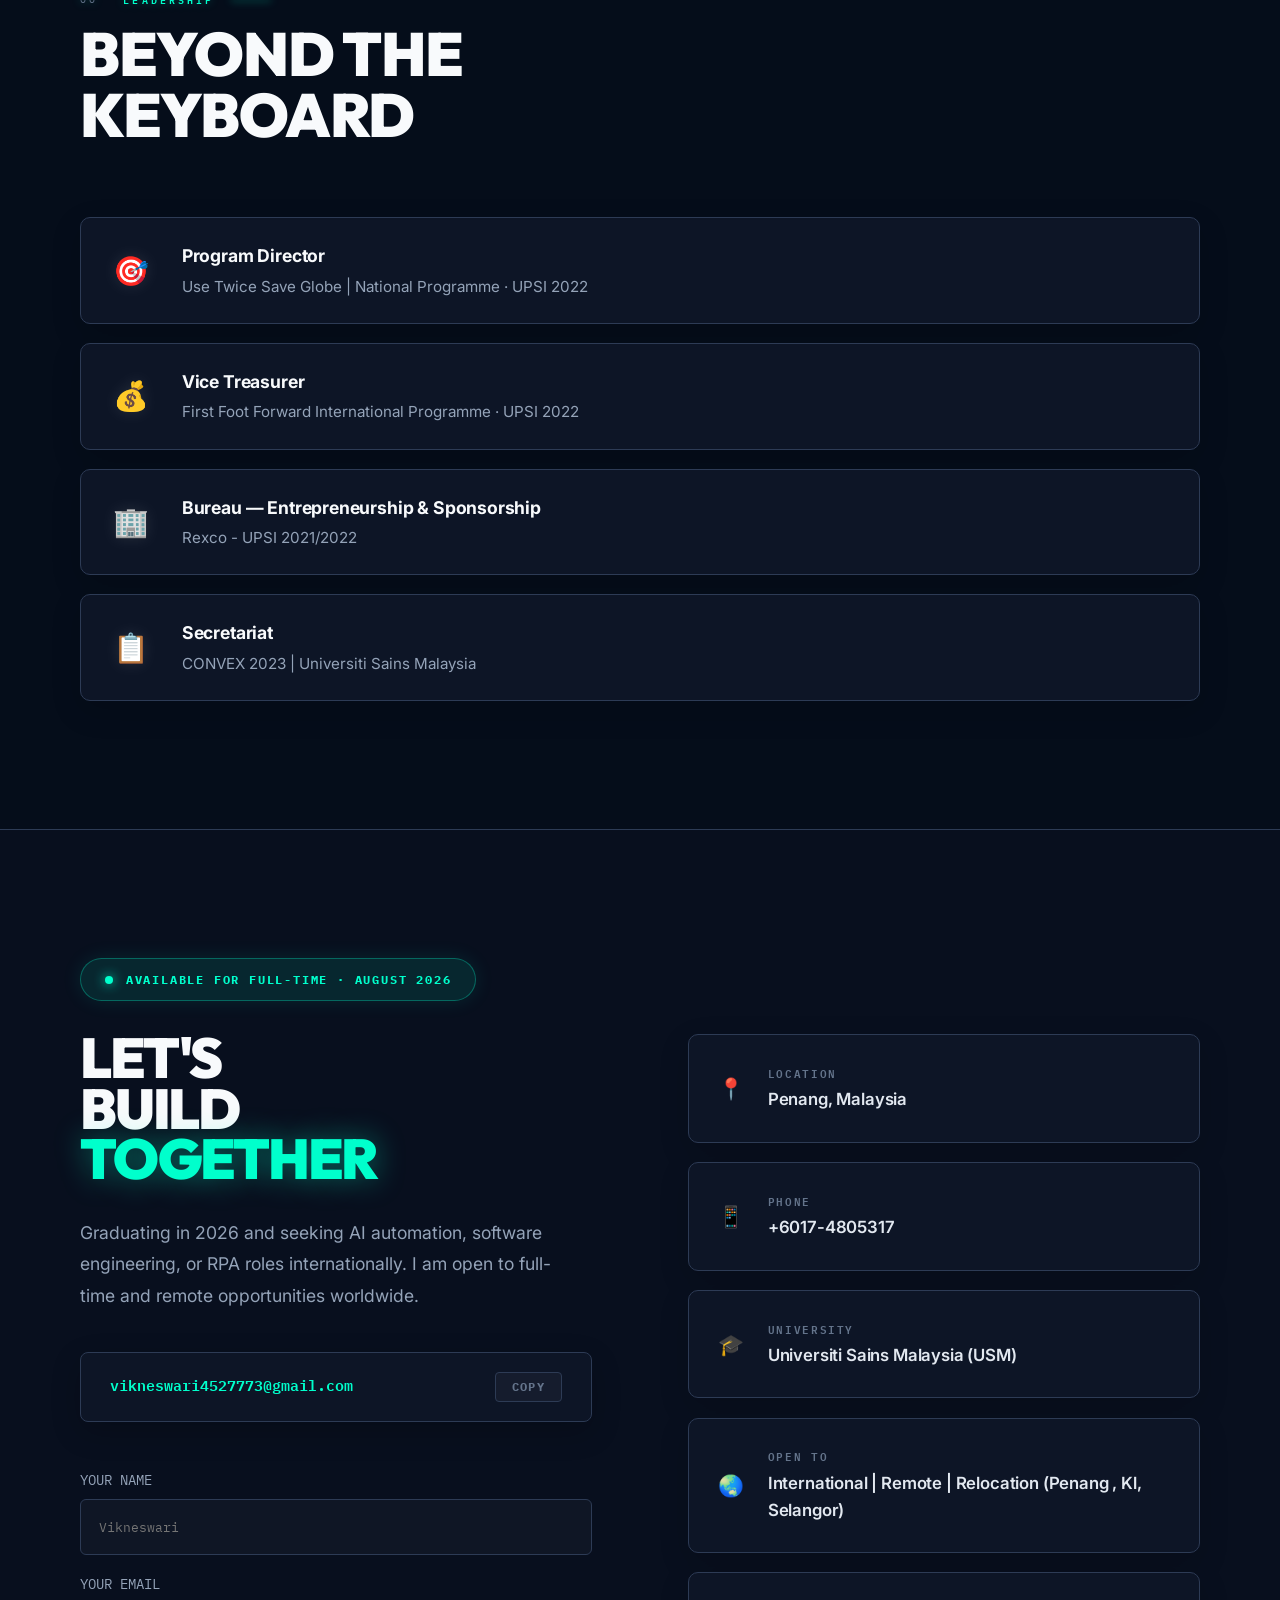
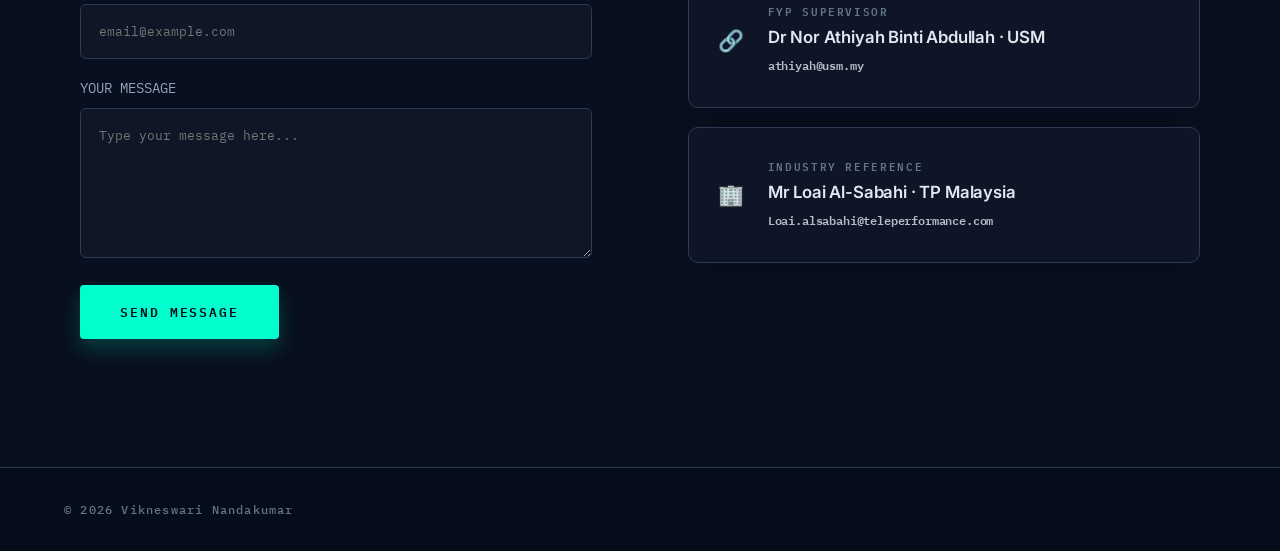
==== commit 690fc14c: "update excellence award" ====
--- a/index.html
+++ b/index.html
@@ -2057,6 +2057,7 @@
           <div class="erole">ROBOTIC PROCESS AUTOMATION INTERN</div>
           <div class="eco">TP Malaysia (Teleperformance) &middot; Penang</div>
           <ul class="epoints">
+            <li>Recognized with USM's Industrial Training Excellence Award for outstanding performance during the internship.</li>
             <li>Developed and optimized automation workflows using Microsoft Power Platform, SharePoint, and
               conversational AI tools to enhance efficiency and minimize manual processes.</li>
             <li>Collaborated with the Chief of Staff, automation developers, and cross-functional teams across HR,
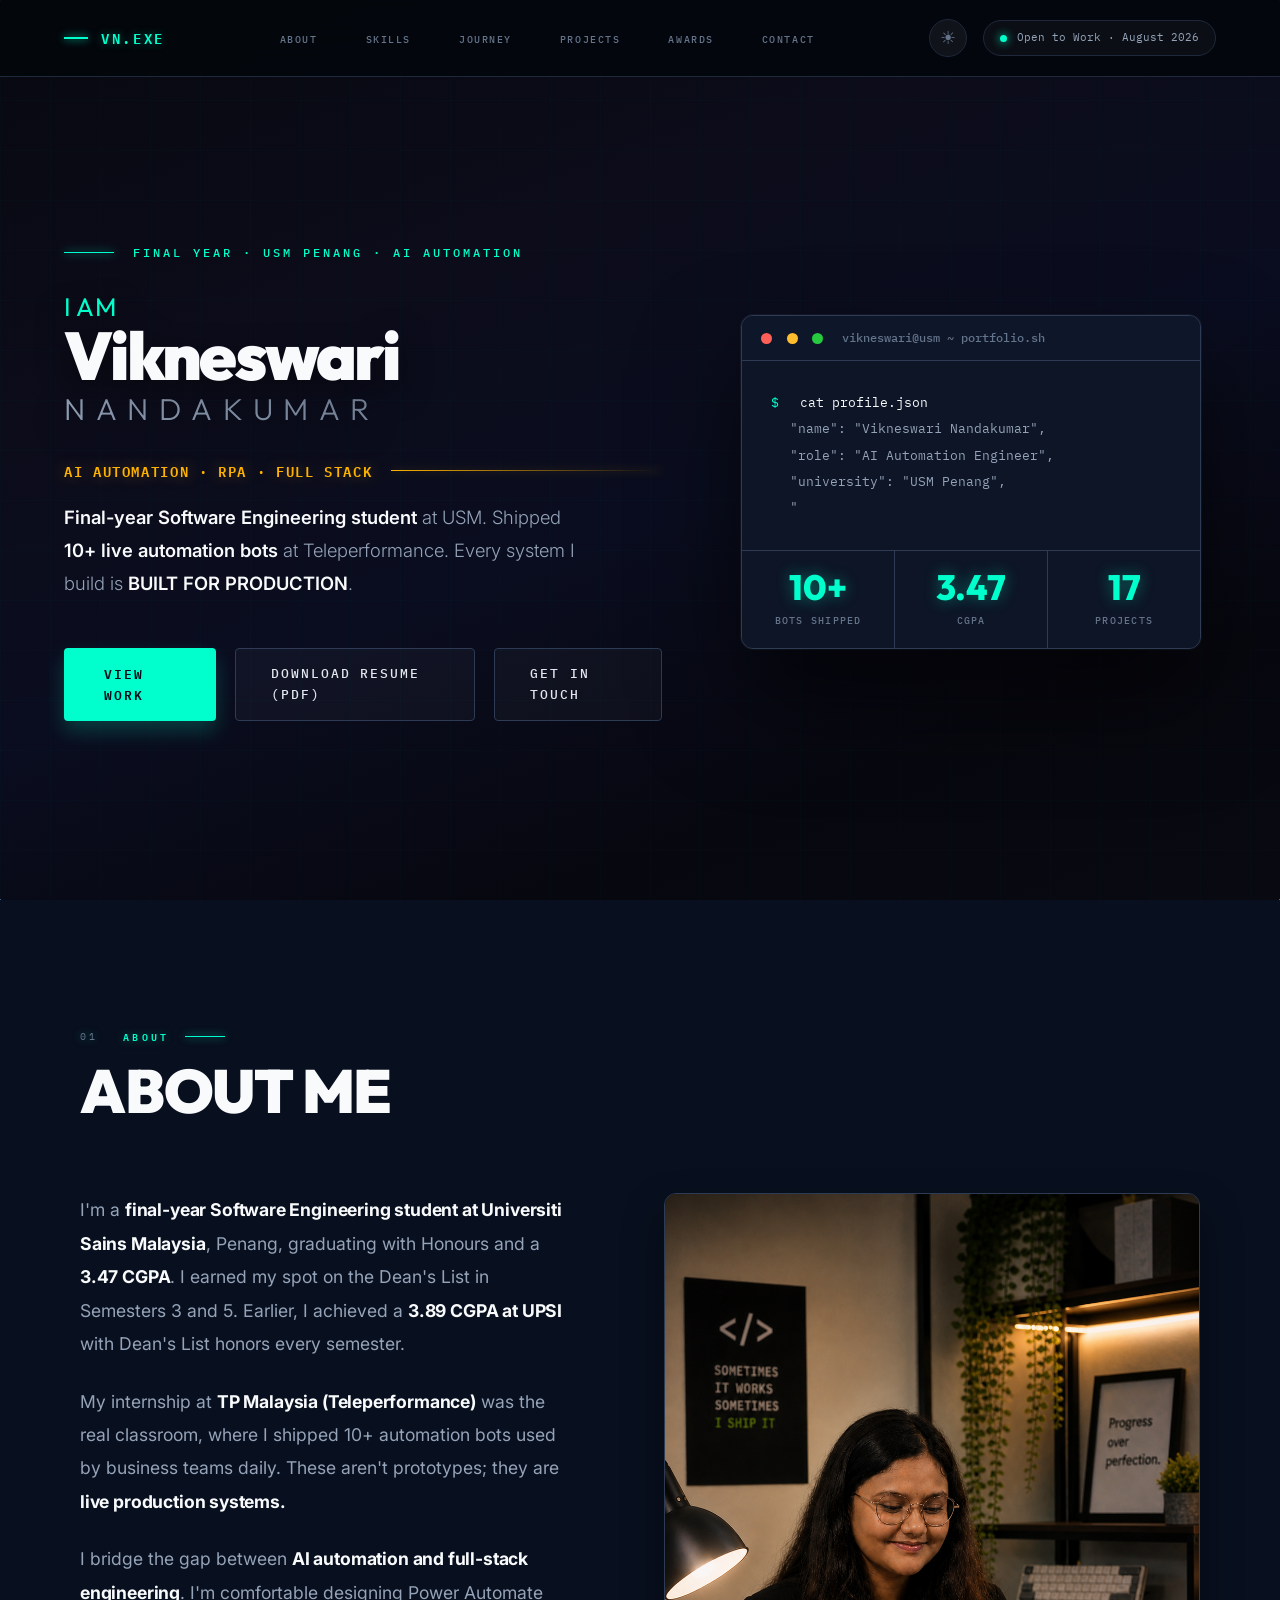
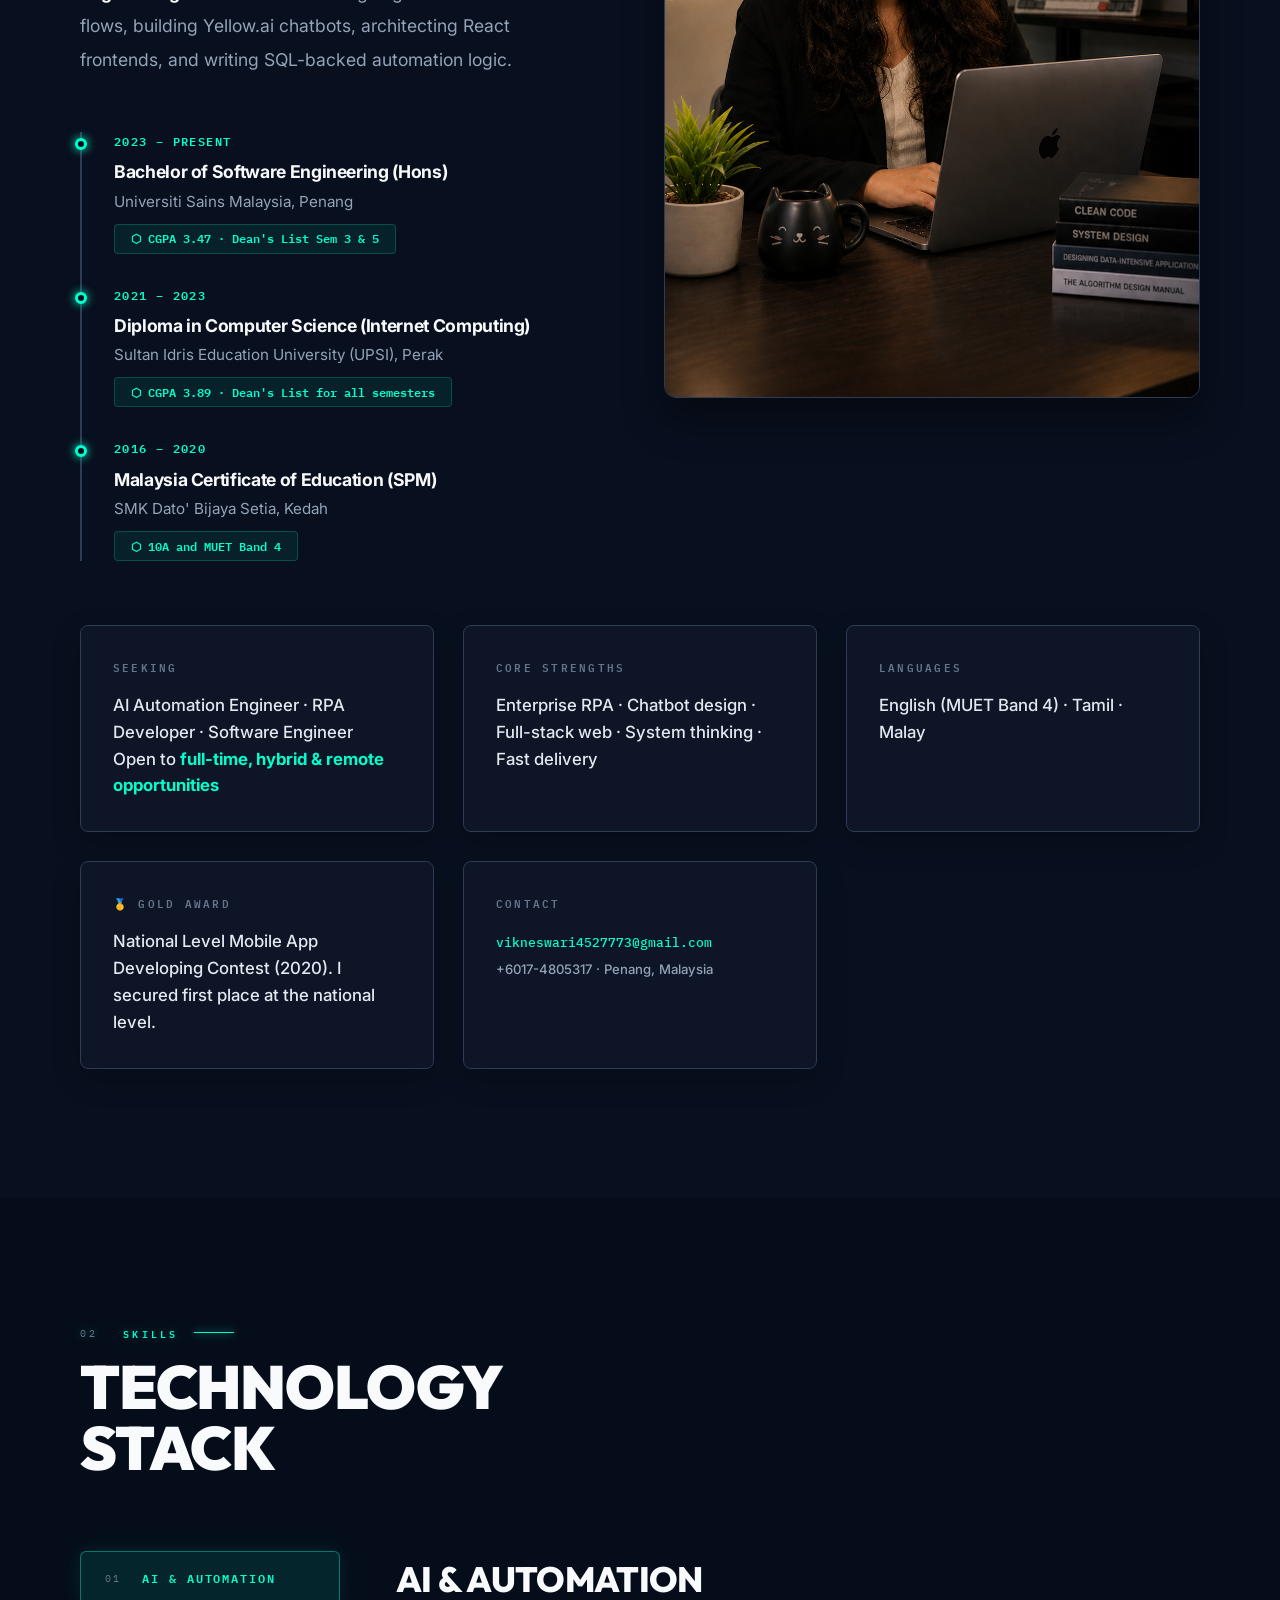
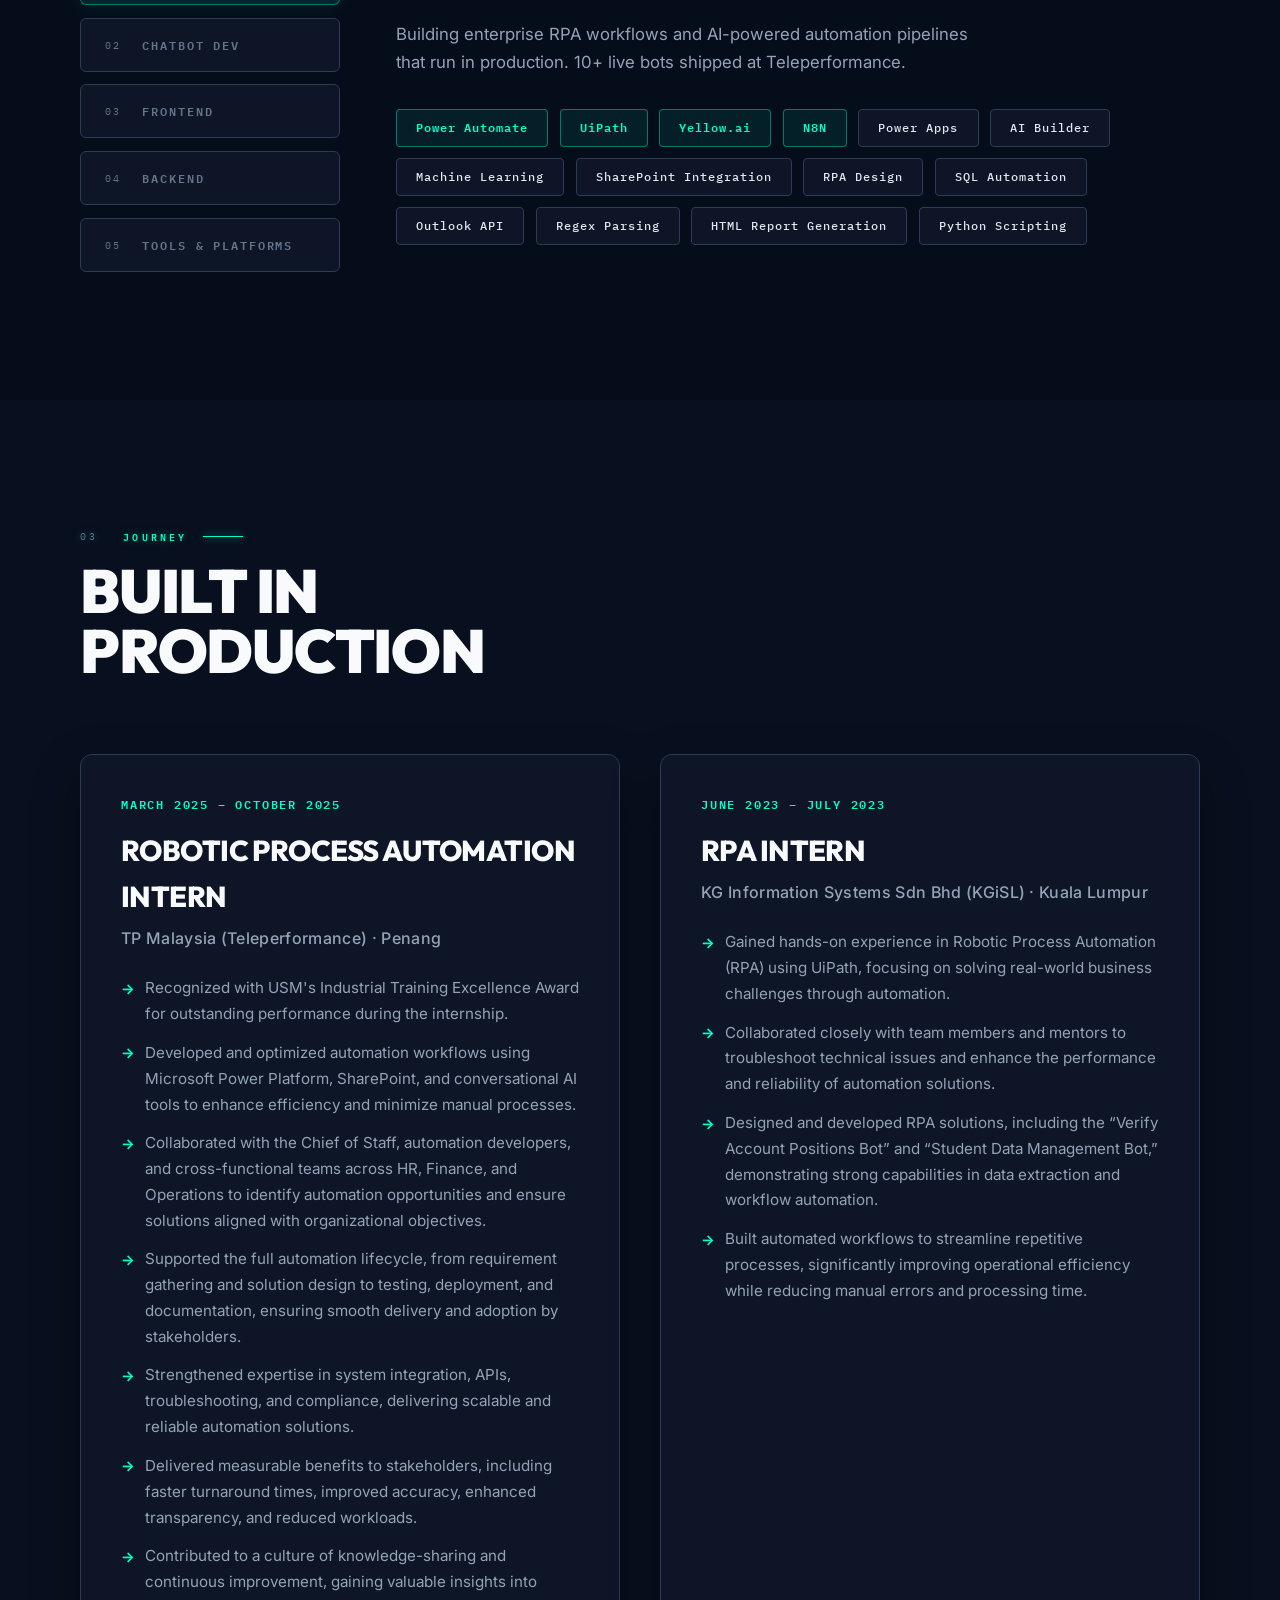
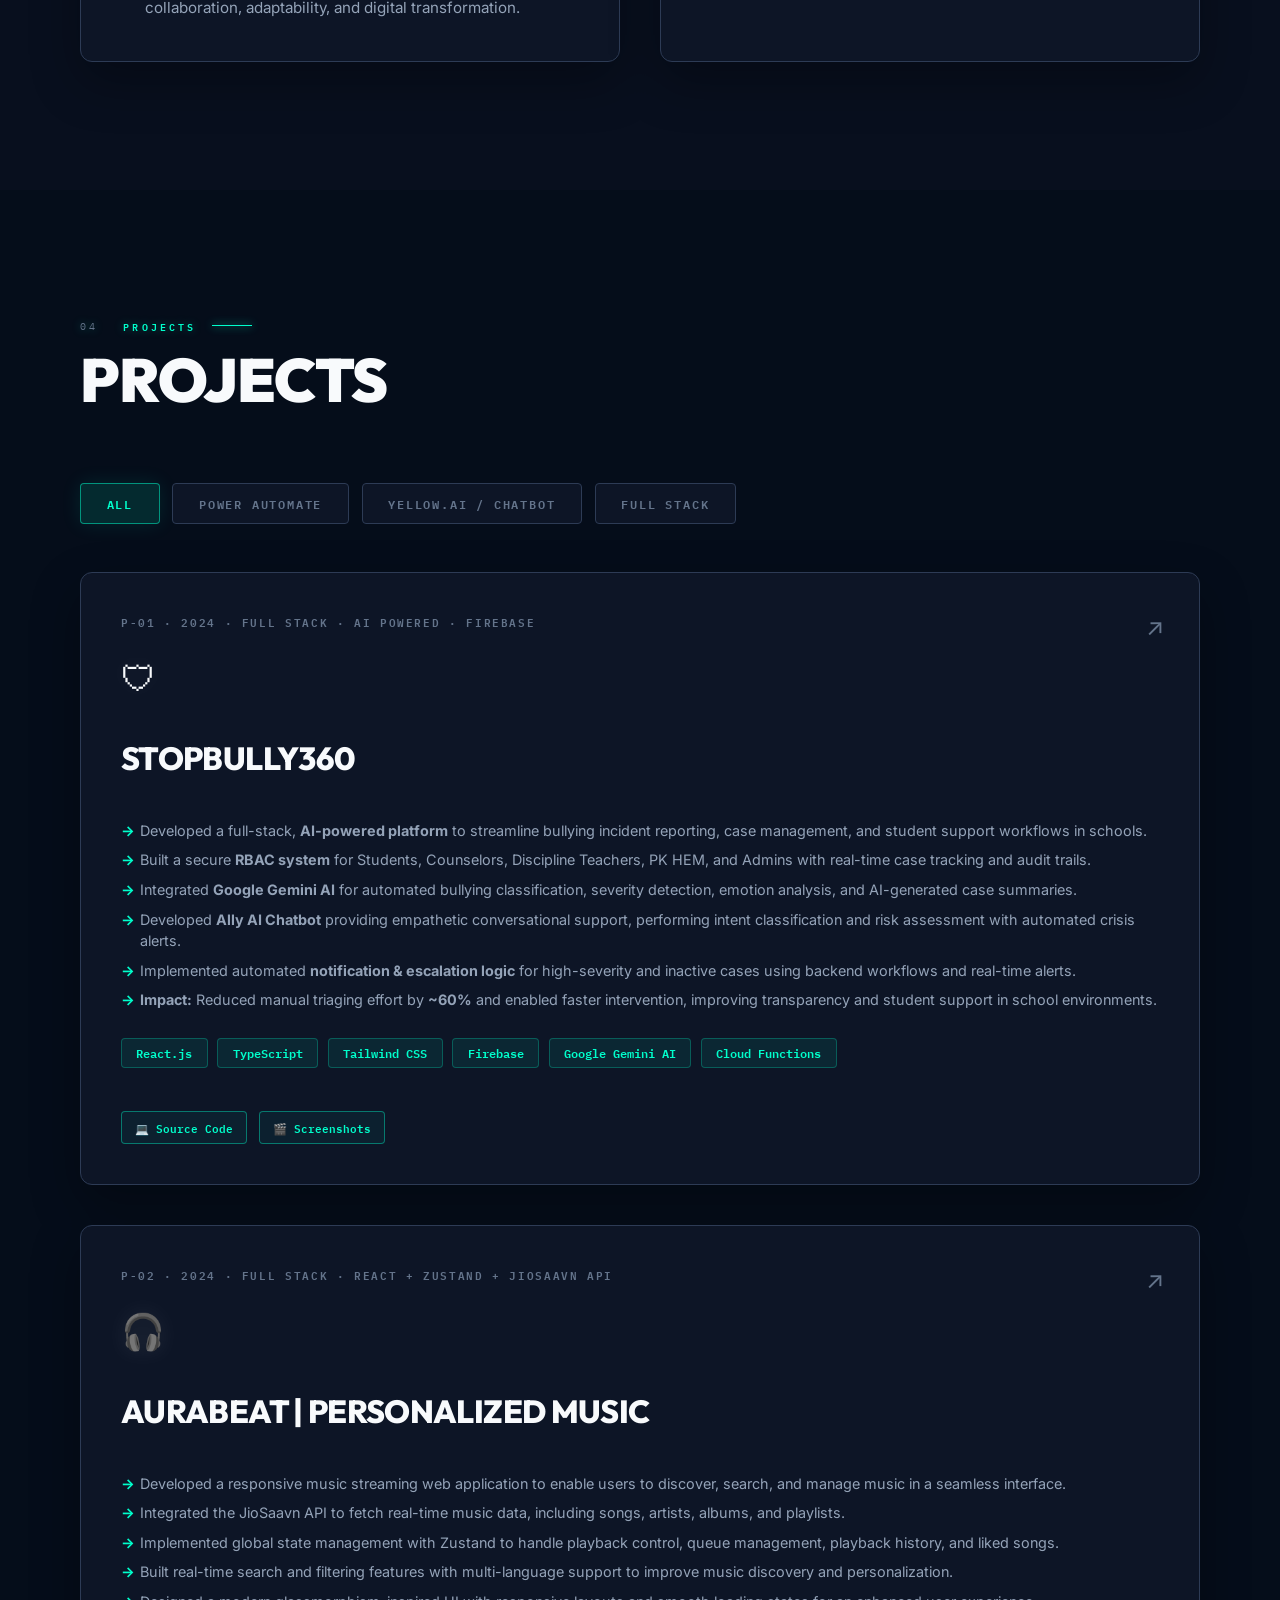
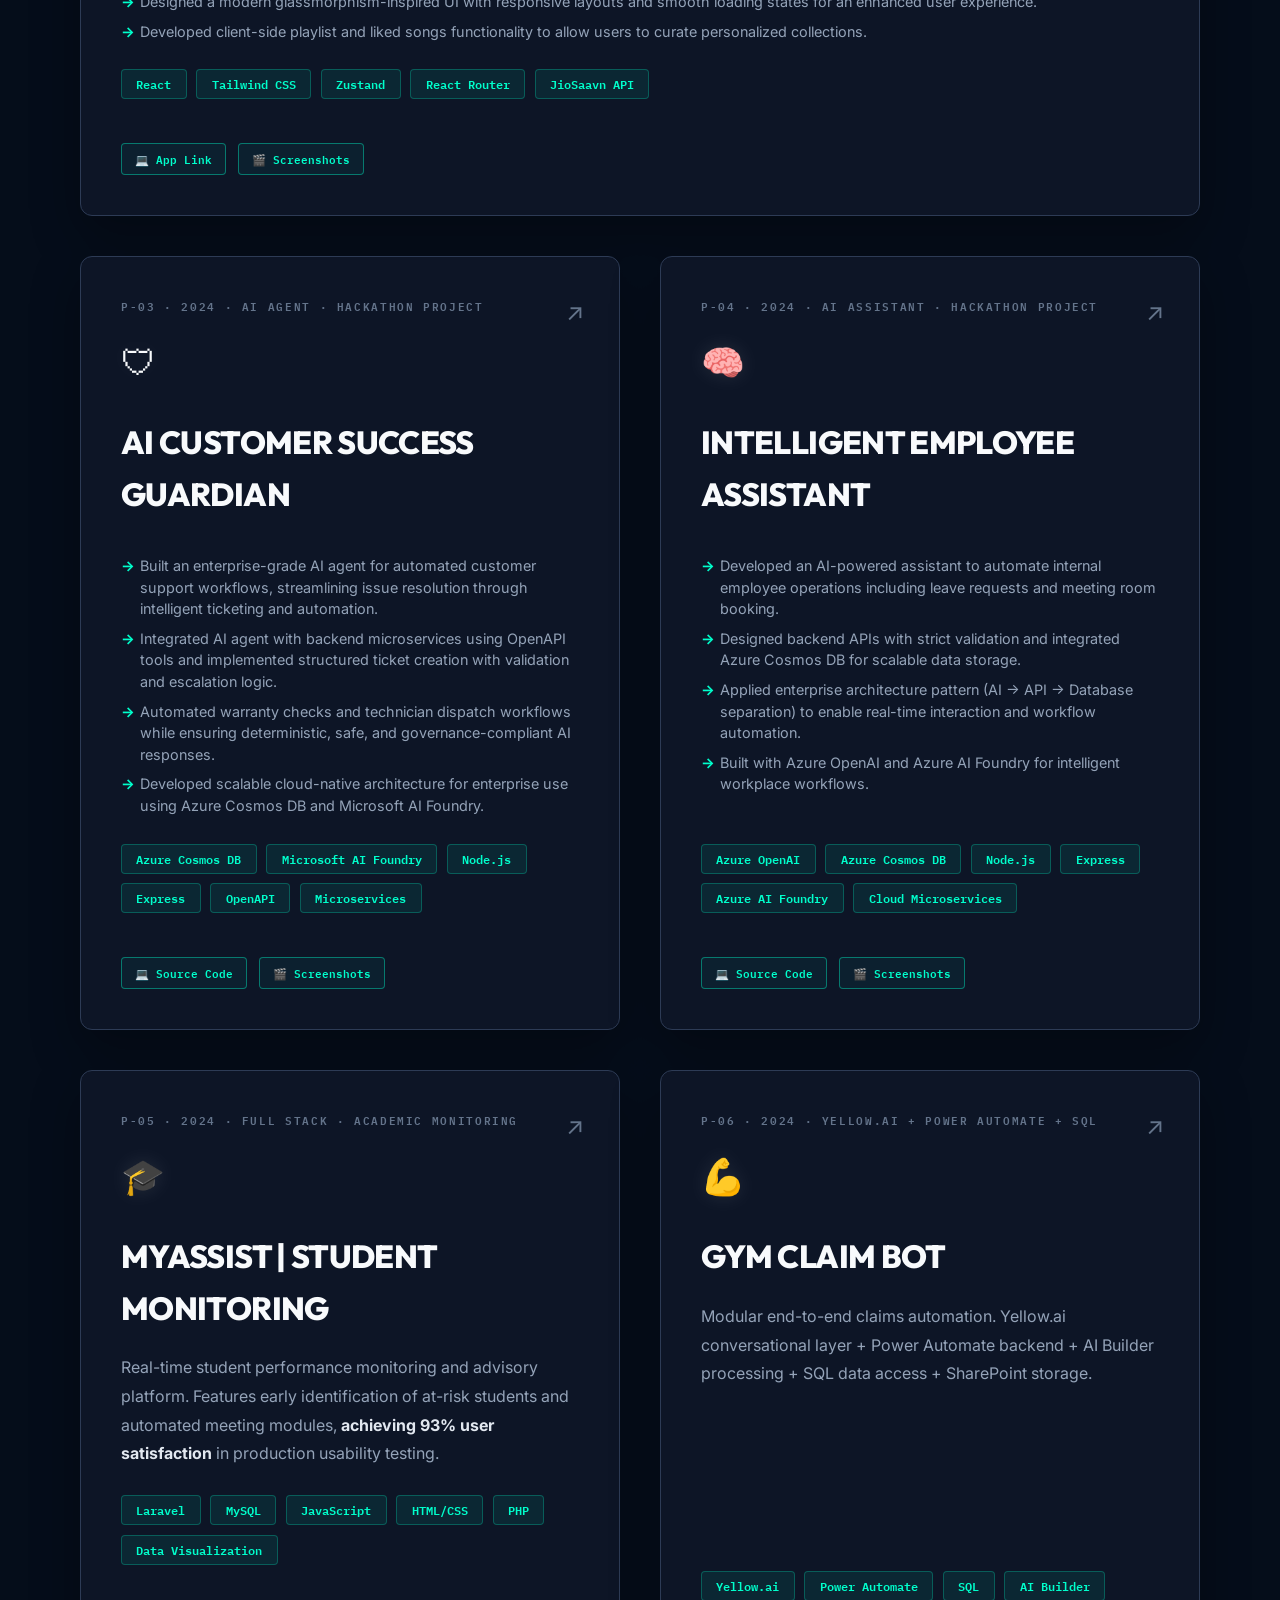
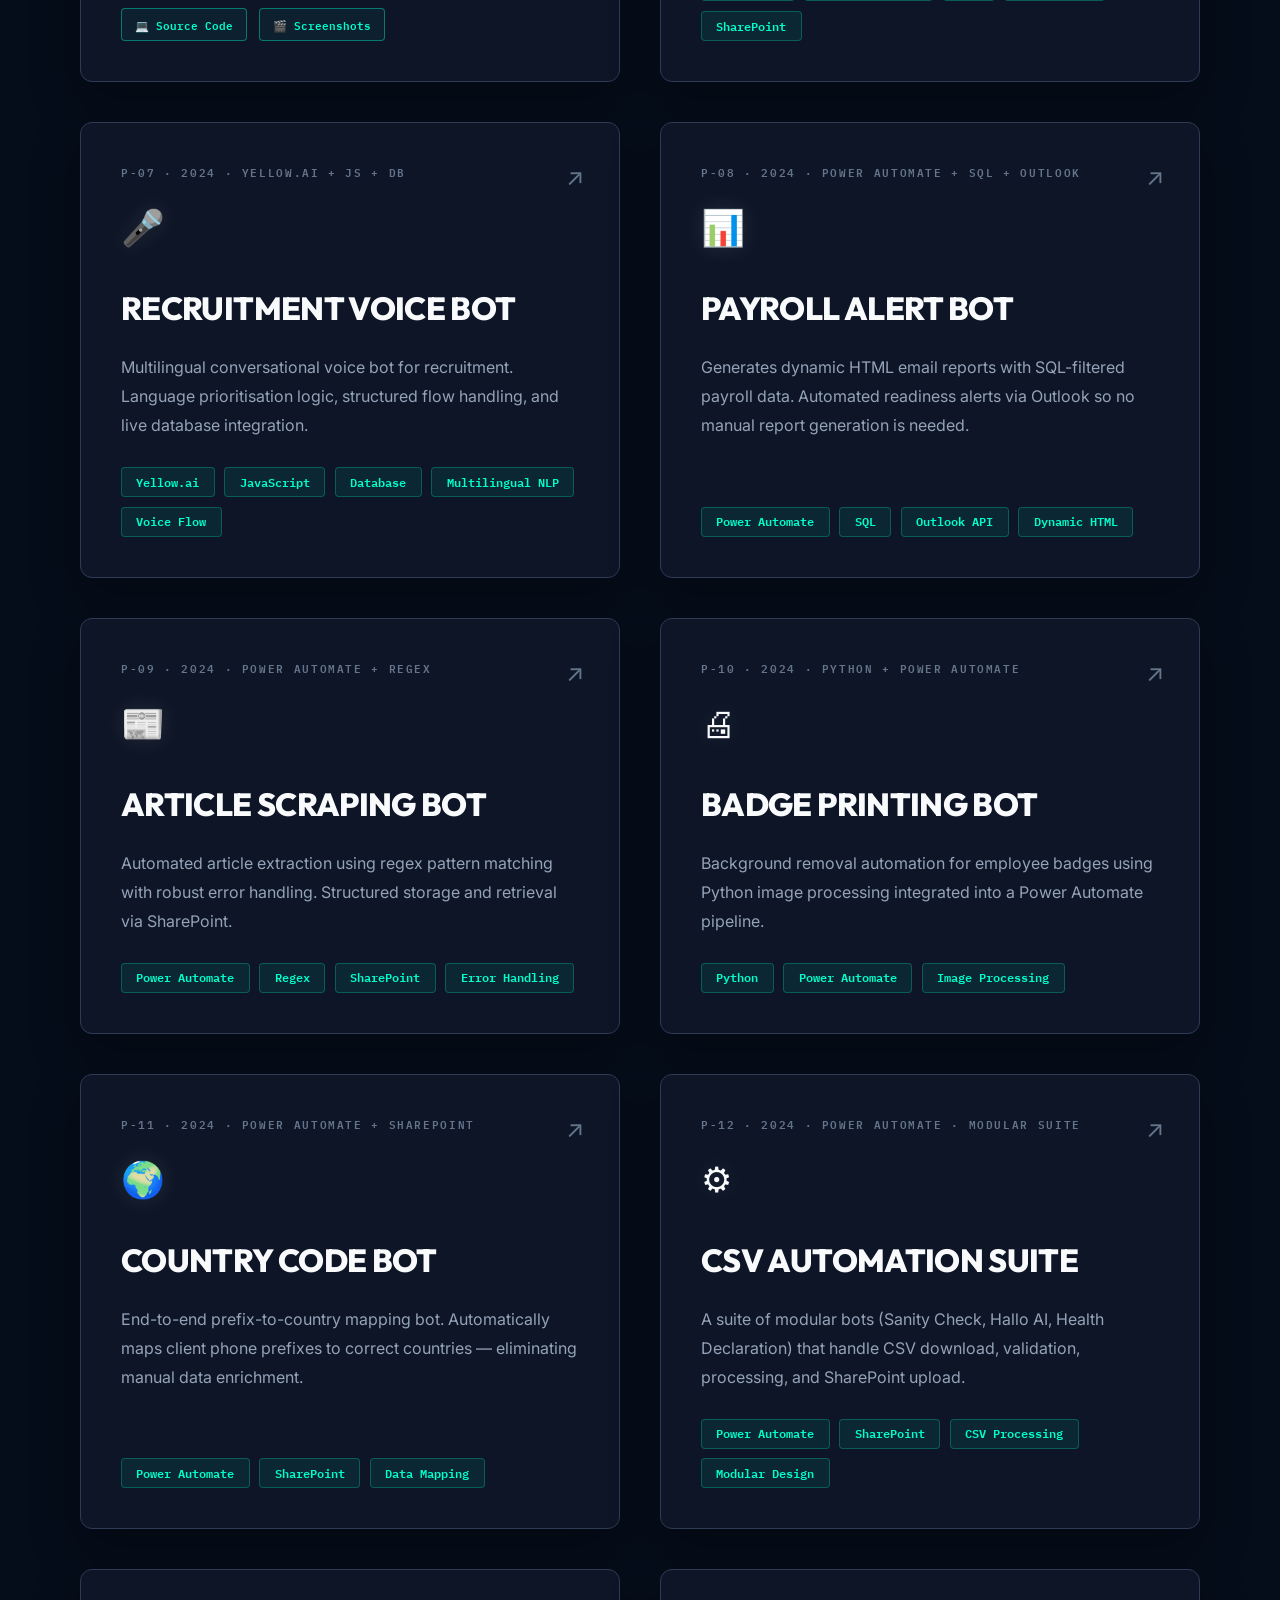
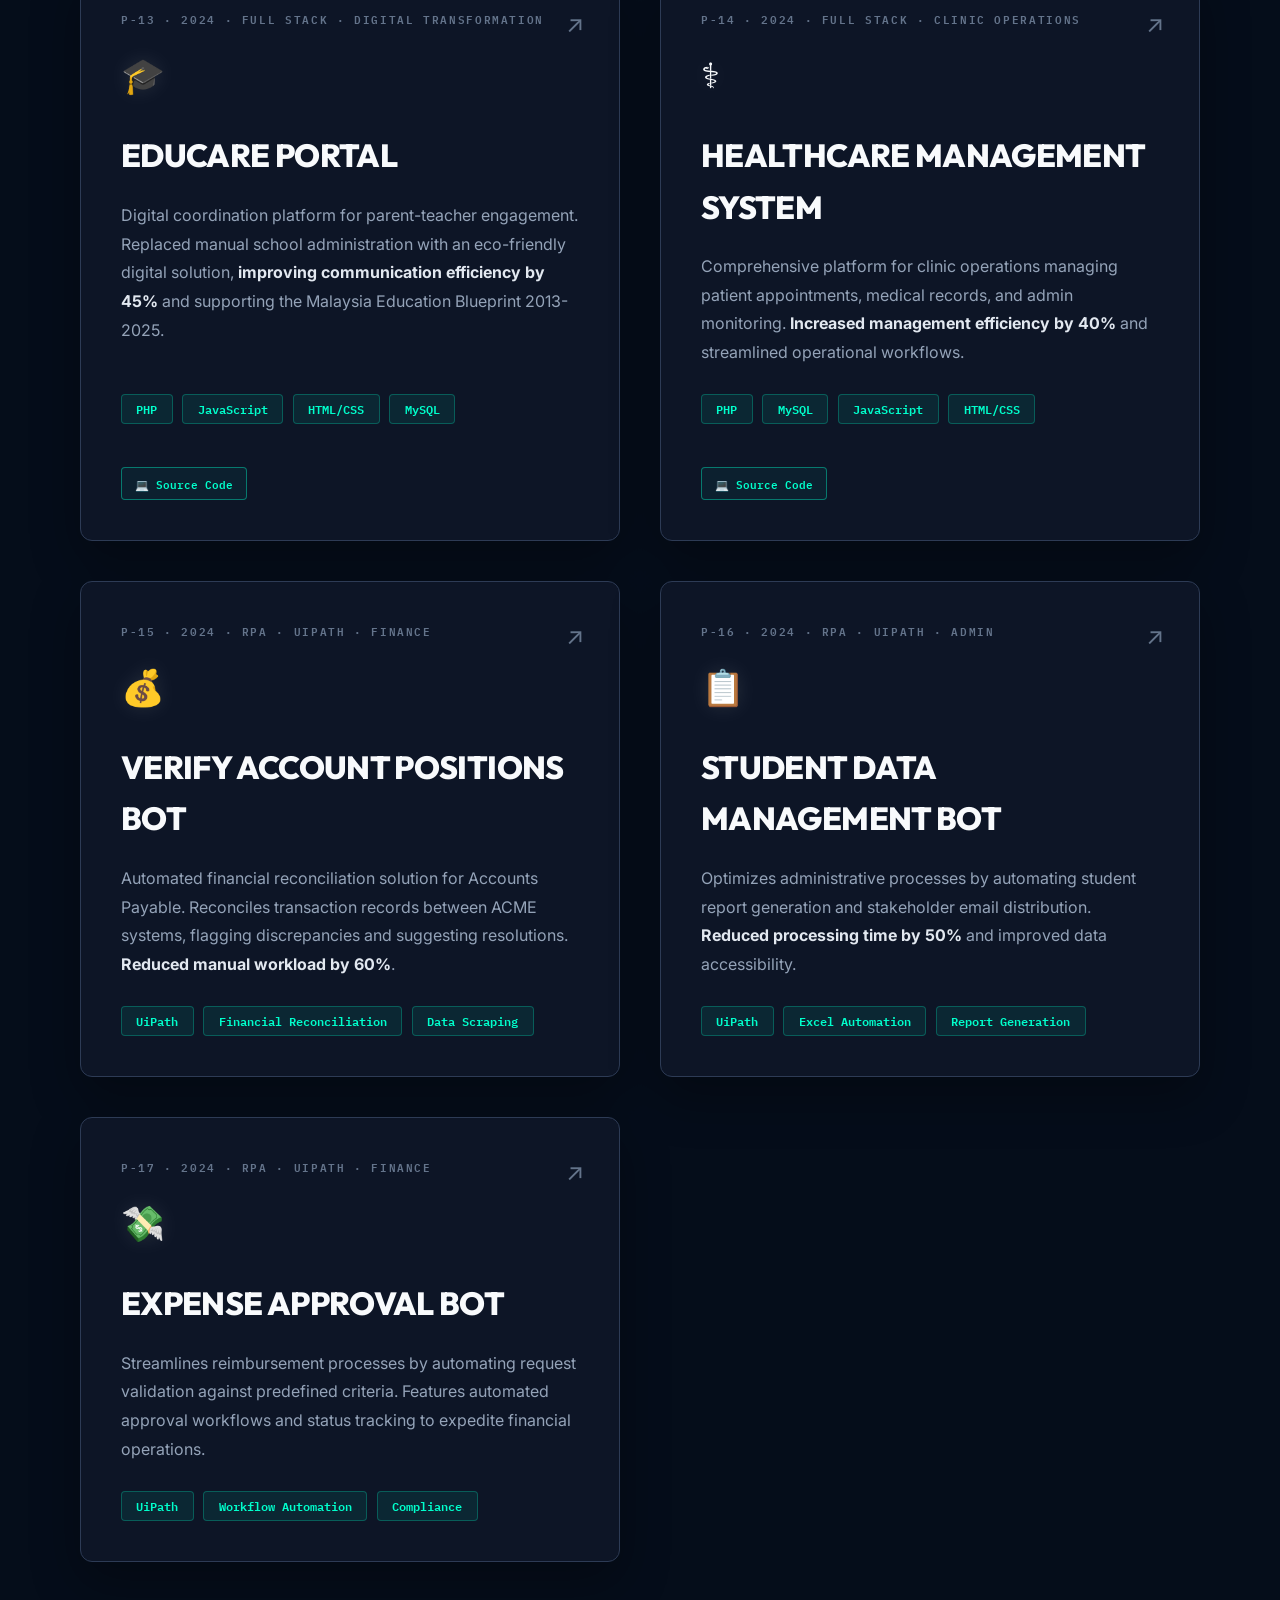
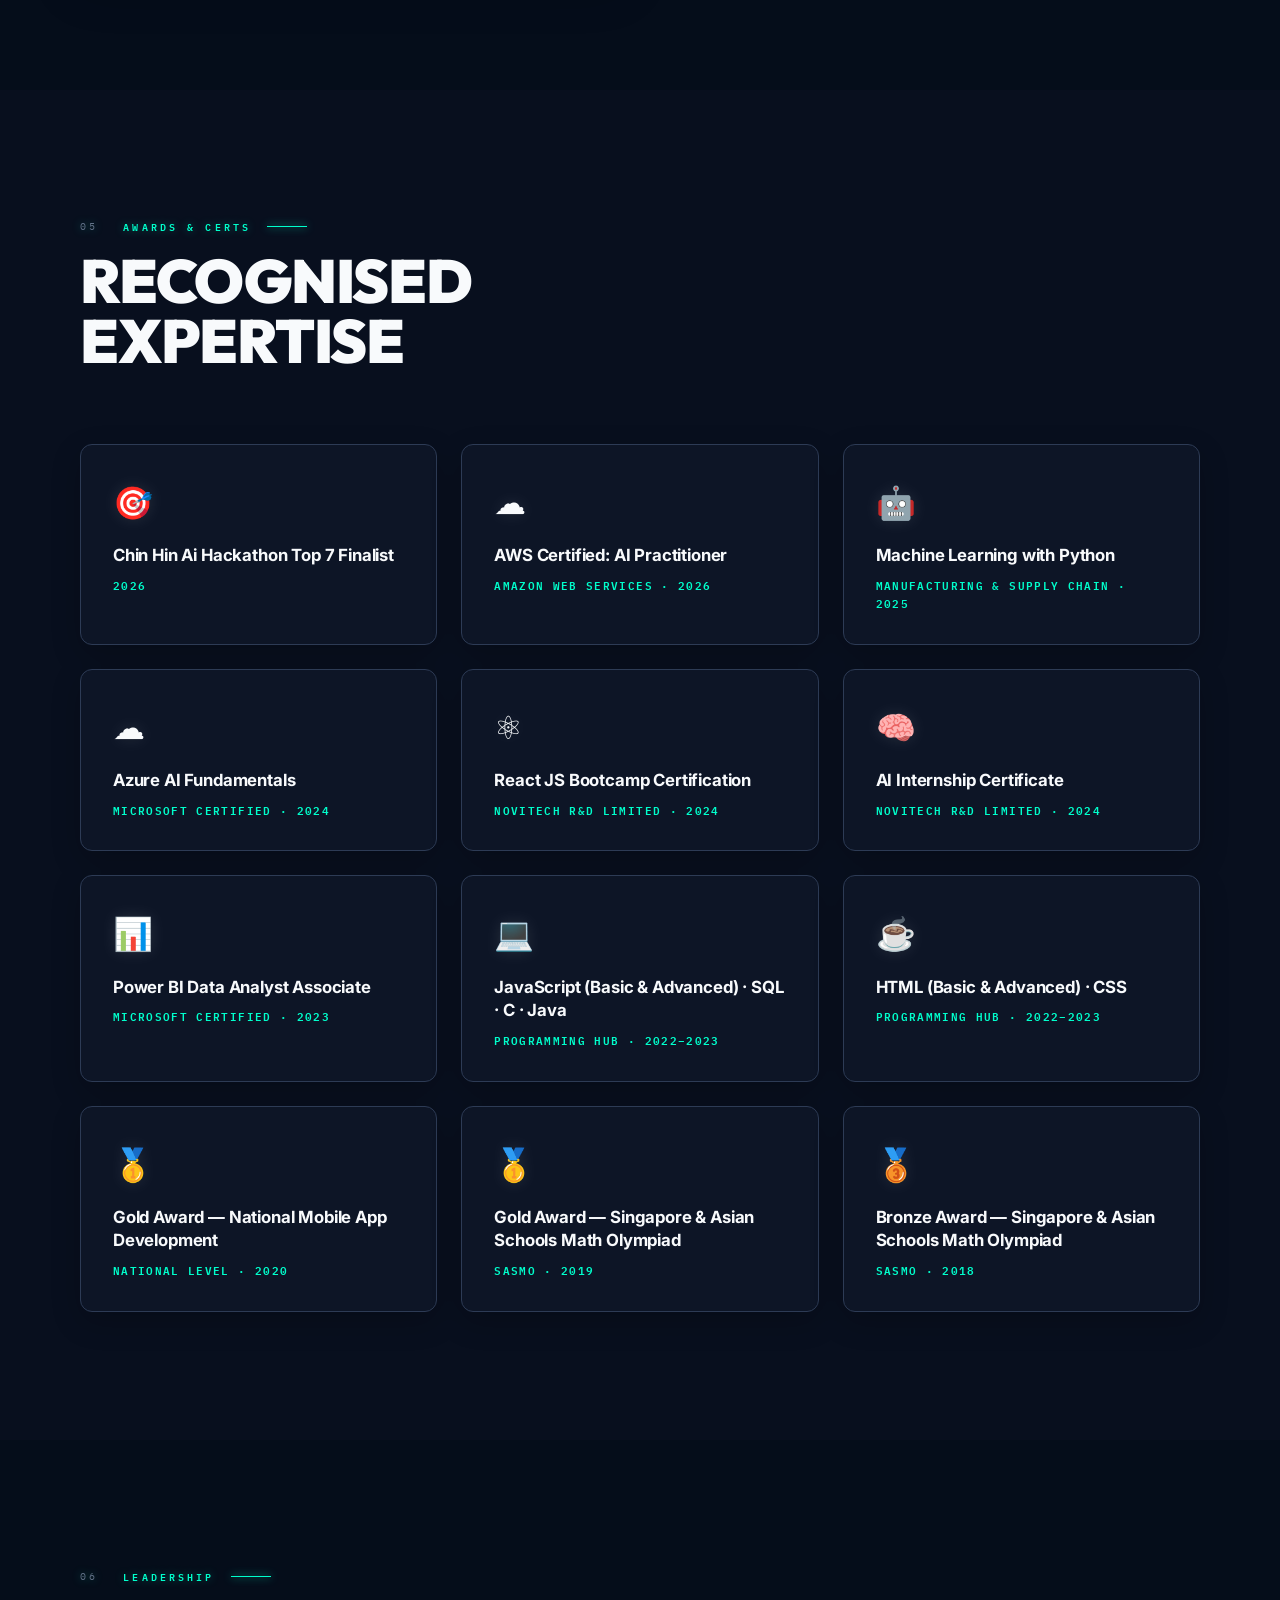
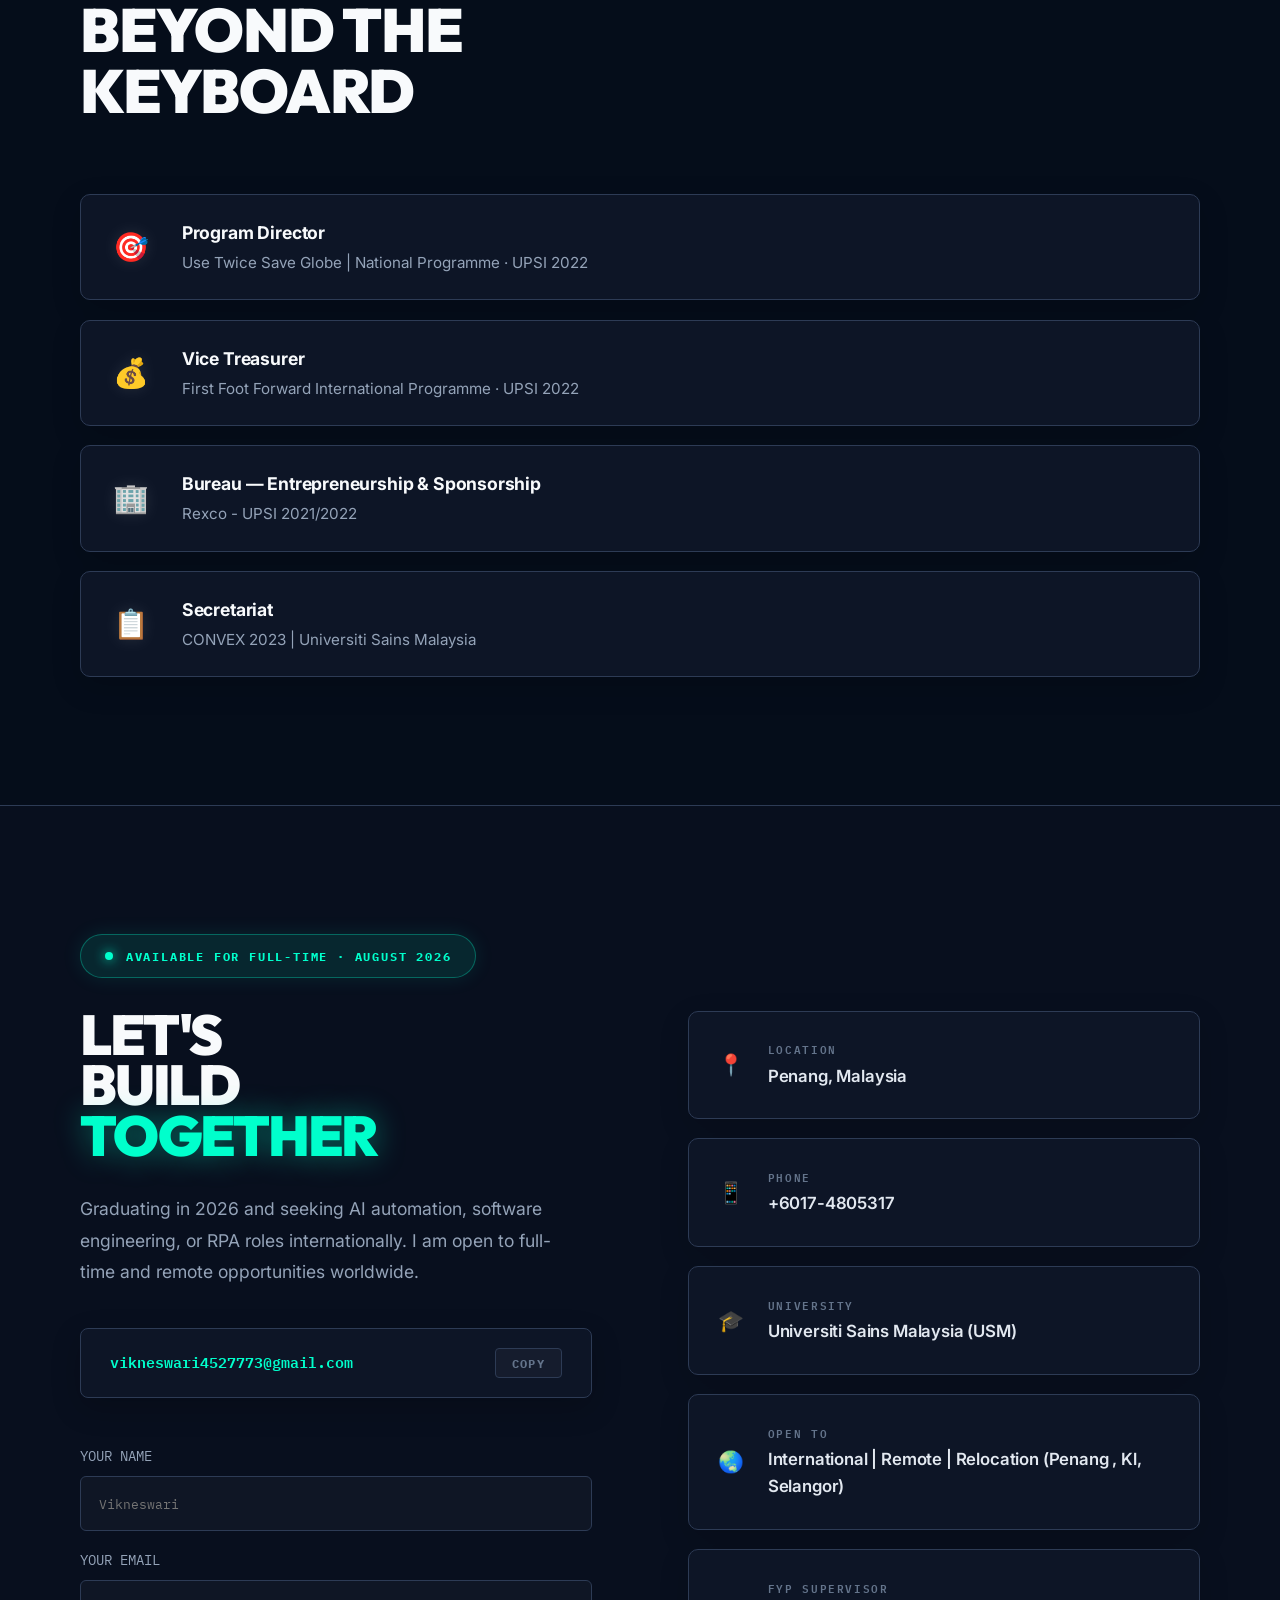
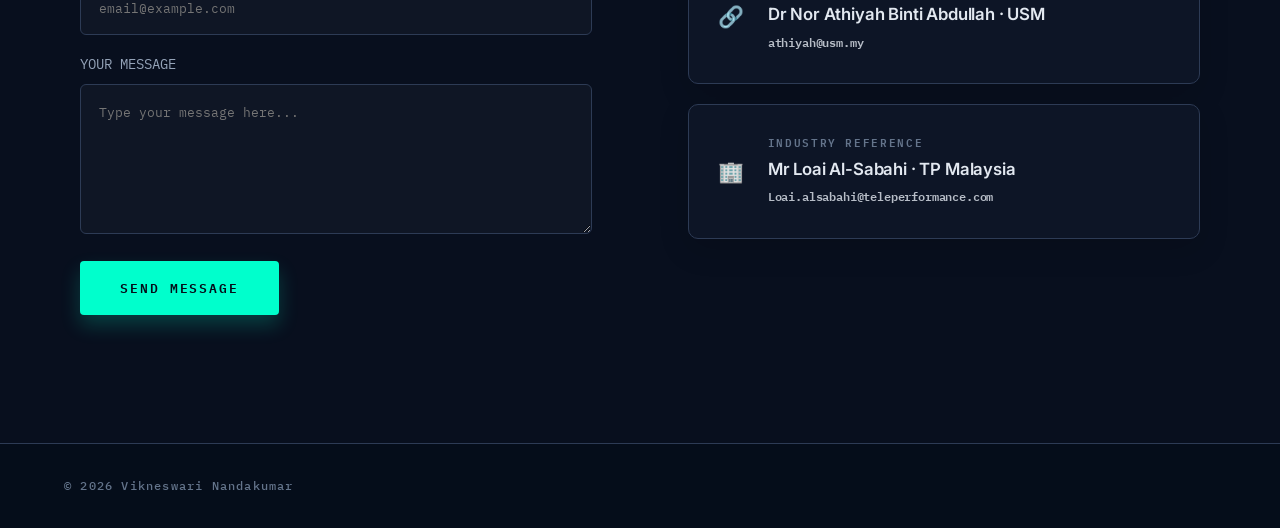
==== commit 5f308950: "resume" ====
--- a/index.html
+++ b/index.html
@@ -109,17 +109,37 @@
       opacity: 0.08;
     }
 
-    .blob-1 { top: -20%; left: -10%; background: linear-gradient(45deg, #fbcfe8, #fbcfb0); animation-delay: 0s; }
-    .blob-2 { bottom: -20%; right: -10%; background: linear-gradient(45deg, #bae6fd, #a7f3d0); animation-delay: -5s; }
+    .blob-1 {
+      top: -20%;
+      left: -10%;
+      background: linear-gradient(45deg, #fbcfe8, #fbcfb0);
+      animation-delay: 0s;
+    }
+
+    .blob-2 {
+      bottom: -20%;
+      right: -10%;
+      background: linear-gradient(45deg, #bae6fd, #a7f3d0);
+      animation-delay: -5s;
+    }
 
     @keyframes blob-move {
-      from { transform: translate(0, 0) scale(1); }
-      to { transform: translate(10%, 10%) scale(1.1); }
-    }
-
-    .bg-blob { animation: blob-move 15s ease-in-out infinite alternate; }
-
-    .bg-blob { animation: blob-move 15s ease-in-out infinite alternate; }
+      from {
+        transform: translate(0, 0) scale(1);
+      }
+
+      to {
+        transform: translate(10%, 10%) scale(1.1);
+      }
+    }
+
+    .bg-blob {
+      animation: blob-move 15s ease-in-out infinite alternate;
+    }
+
+    .bg-blob {
+      animation: blob-move 15s ease-in-out infinite alternate;
+    }
 
     /* PROFILE IMAGES */
     .h-pfp-wrap {
@@ -1614,7 +1634,7 @@
 
     [data-theme="light"] .gbg {
       background-image: radial-gradient(circle at 20% 20%, rgba(0, 255, 204, 0.05) 0%, transparent 40%),
-                        radial-gradient(circle at 80% 80%, rgba(255, 179, 0, 0.05) 0%, transparent 40%);
+        radial-gradient(circle at 80% 80%, rgba(255, 179, 0, 0.05) 0%, transparent 40%);
       background-size: 100% 100%;
     }
 
@@ -1950,7 +1970,7 @@
         <div class="ib rev">
           <div class="ibl">Seeking</div>
           <div class="ibc">AI Automation Engineer &middot; RPA Developer &middot; Software Engineer<br>Open to <strong
-              style="color:var(--teal)">international &amp; remote roles</strong></div>
+              style="color:var(--teal)">full-time, hybrid &amp; remote opportunities</strong></div>
         </div>
         <div class="ib rev d1">
           <div class="ibl">Core Strengths</div>
@@ -1969,7 +1989,8 @@
         <div class="ib rev d4">
           <div class="ibl">Contact</div>
           <div class="ibc"><span
-              style="color:var(--teal);font-family:'IBM Plex Mono',monospace;font-size:.82rem">vikneswari4527773@gmail.com</span><br><span style="color:var(--mid);font-size:.82rem">+6017-4805317 &middot; Penang,
+              style="color:var(--teal);font-family:'IBM Plex Mono',monospace;font-size:.82rem">vikneswari4527773@gmail.com</span><br><span
+              style="color:var(--mid);font-size:.82rem">+6017-4805317 &middot; Penang,
               Malaysia</span></div>
         </div>
       </div>
@@ -2057,7 +2078,8 @@
           <div class="erole">ROBOTIC PROCESS AUTOMATION INTERN</div>
           <div class="eco">TP Malaysia (Teleperformance) &middot; Penang</div>
           <ul class="epoints">
-            <li>Recognized with USM's Industrial Training Excellence Award for outstanding performance during the internship.</li>
+            <li>Recognized with USM's Industrial Training Excellence Award for outstanding performance during the
+              internship.</li>
             <li>Developed and optimized automation workflows using Microsoft Power Platform, SharePoint, and
               conversational AI tools to enhance efficiency and minimize manual processes.</li>
             <li>Collaborated with the Chief of Staff, automation developers, and cross-functional teams across HR,
@@ -2130,7 +2152,8 @@
               AI</span><span class="stk">Cloud Functions</span></div>
           <div class="p-links">
             <a href="https://stopbully360.vikii.my/" class="plink" target="_blank">&#x1F4BB; Source Code</a>
-            <a href="https://drive.google.com/drive/folders/1_tiEdEzNfoL-Ej4V0Prj7pNDM-sCVP7I?usp=drive_link" class="plink" target="_blank">&#x1F3AC; Screenshots</a>
+            <a href="https://drive.google.com/drive/folders/1_tiEdEzNfoL-Ej4V0Prj7pNDM-sCVP7I?usp=drive_link"
+              class="plink" target="_blank">&#x1F3AC; Screenshots</a>
           </div>
           <div class="parr">&#x2197;</div>
         </div>
@@ -2160,7 +2183,8 @@
               class="stk">Zustand</span><span class="stk">React Router</span><span class="stk">JioSaavn API</span></div>
           <div class="p-links">
             <a href="https://aurabeat.vikii.my/" class="plink" target="_blank">&#x1F4BB; App Link</a>
-            <a href="https://drive.google.com/drive/folders/1wc0rM3hQyEYhPdL6_IrRhffiQXWspyi2?usp=drive_link" class="plink" target="_blank">&#x1F3AC; Screenshots</a>
+            <a href="https://drive.google.com/drive/folders/1wc0rM3hQyEYhPdL6_IrRhffiQXWspyi2?usp=drive_link"
+              class="plink" target="_blank">&#x1F3AC; Screenshots</a>
           </div>
           <div class="parr">&#x2197;</div>
         </div>
@@ -2186,8 +2210,10 @@
               class="stk">Node.js</span><span class="stk">Express</span><span class="stk">OpenAPI</span><span
               class="stk">Microservices</span></div>
           <div class="p-links">
-            <a href="https://github.com/HolaStranger/Technova-Ai-Customer" class="plink" target="_blank">&#x1F4BB; Source Code</a>
-            <a href="https://drive.google.com/drive/folders/1XODFic30XB795G_ynvrYthHwqOVNz7Hu?usp=sharing" class="plink" target="_blank">&#x1F3AC; Screenshots</a>
+            <a href="https://github.com/HolaStranger/Technova-Ai-Customer" class="plink" target="_blank">&#x1F4BB;
+              Source Code</a>
+            <a href="https://drive.google.com/drive/folders/1XODFic30XB795G_ynvrYthHwqOVNz7Hu?usp=sharing" class="plink"
+              target="_blank">&#x1F3AC; Screenshots</a>
           </div>
           <div class="parr">&#x2197;</div>
         </div>
@@ -2212,8 +2238,10 @@
               class="stk">Node.js</span><span class="stk">Express</span><span class="stk">Azure AI Foundry</span><span
               class="stk">Cloud Microservices</span></div>
           <div class="p-links">
-            <a href="https://github.com/HolaStranger/Employee-App" class="plink" target="_blank">&#x1F4BB; Source Code</a>
-            <a href="https://drive.google.com/drive/folders/1YtPrvXF3H44exWK3xc8JSCoLZWGZFqJQ?usp=drive_link" class="plink" target="_blank">&#x1F3AC; Screenshots</a>
+            <a href="https://github.com/HolaStranger/Employee-App" class="plink" target="_blank">&#x1F4BB; Source
+              Code</a>
+            <a href="https://drive.google.com/drive/folders/1YtPrvXF3H44exWK3xc8JSCoLZWGZFqJQ?usp=drive_link"
+              class="plink" target="_blank">&#x1F3AC; Screenshots</a>
           </div>
           <div class="parr">&#x2197;</div>
         </div>
@@ -2229,8 +2257,10 @@
               class="stk">JavaScript</span><span class="stk">HTML/CSS</span><span class="stk">PHP</span><span
               class="stk">Data Visualization</span></div>
           <div class="p-links">
-            <a href="https://github.com/HolaStranger/MyAssist-Student-Monitoring-System" class="plink" target="_blank">&#x1F4BB; Source Code</a>
-            <a href="https://drive.google.com/drive/folders/1dkTSZYb0_X23_mSc1sQKytA8sUMGcR1d?usp=drive_link" class="plink" target="_blank">&#x1F3AC; Screenshots</a>
+            <a href="https://github.com/HolaStranger/MyAssist-Student-Monitoring-System" class="plink"
+              target="_blank">&#x1F4BB; Source Code</a>
+            <a href="https://drive.google.com/drive/folders/1dkTSZYb0_X23_mSc1sQKytA8sUMGcR1d?usp=drive_link"
+              class="plink" target="_blank">&#x1F3AC; Screenshots</a>
           </div>
           <div class="parr">&#x2197;</div>
         </div>
@@ -2320,7 +2350,7 @@
             administration with an eco-friendly digital solution, <strong style="color:var(--ice)">improving
               communication efficiency by 45%</strong> and supporting the Malaysia Education Blueprint 2013-2025.</div>
           <div class="pstack"><span class="stk">PHP</span><span class="stk">JavaScript</span><span
-              class="stk">HTML/CSS</span><span class="stk">MySQL</span></div> 
+              class="stk">HTML/CSS</span><span class="stk">MySQL</span></div>
           <div class="p-links">
             <a href="#" class="plink" target="_blank">&#x1F4BB; Source Code</a>
           </div>
@@ -2387,33 +2417,21 @@
         <h2 class="sh2">RECOGNISED<br>EXPERTISE</h2>
       </div>
       <div class="achgrid">
-        <div class="achc rev"><span class="achi">&#x1F947;</span>
-          <div class="achn">Gold Award | National Mobile App Development</div>
-          <div class="achis">National Level &middot; 2020</div>
-        </div>
-        <div class="achc rev d1"><span class="achi">&#x1F3AF;</span>
+        <div class="achc rev"><span class="achi">&#x1F3AF;</span>
           <div class="achn">Chin Hin Ai Hackathon Top 7 Finalist</div>
-          <div class="achis">March 2026</div>
-        </div>
-        <div class="achc rev d2"><span class="achi">&#x1F947;</span>
-          <div class="achn">Gold Award | Singapore &amp; Asian Schools Math Olympiad</div>
-          <div class="achis">SASMO &middot; 2019</div>
-        </div>
-        <div class="achc rev"><span class="achi">&#x1F949;</span>
-          <div class="achn">Bronze Award | Singapore &amp; Asian Schools Math Olympiad</div>
-          <div class="achis">SASMO &middot; 2018</div>
+          <div class="achis"> 2026</div>
         </div>
         <div class="achc rev d1"><span class="achi">&#x2601;</span>
+          <div class="achn">AWS Certified: AI Practitioner</div>
+          <div class="achis">Amazon Web Services &middot; 2026</div>
+        </div>
+        <div class="achc rev d2"><span class="achi">&#x1F916;</span>
+          <div class="achn">Machine Learning with Python</div>
+          <div class="achis">Manufacturing &amp; Supply Chain &middot; 2025</div>
+        </div>
+        <div class="achc rev"><span class="achi">&#x2601;</span>
           <div class="achn">Azure AI Fundamentals</div>
           <div class="achis">Microsoft Certified &middot; 2024</div>
-        </div>
-        <div class="achc rev d2"><span class="achi">&#x1F4CA;</span>
-          <div class="achn">Power BI Data Analyst Associate</div>
-          <div class="achis">Microsoft Certified &middot; 2023</div>
-        </div>
-        <div class="achc rev"><span class="achi">&#x1F916;</span>
-          <div class="achn">Machine Learning with Python</div>
-          <div class="achis">Manufacturing &amp; Supply Chain &middot; 2025</div>
         </div>
         <div class="achc rev d1"><span class="achi">&#x269B;</span>
           <div class="achn">React JS Bootcamp Certification</div>
@@ -2423,22 +2441,33 @@
           <div class="achn">AI Internship Certificate</div>
           <div class="achis">Novitech R&amp;D Limited &middot; 2024</div>
         </div>
-        <div class="achc rev"><span class="achi">&#x1F4BB;</span>
+        <div class="achc rev"><span class="achi">&#x1F4CA;</span>
+          <div class="achn">Power BI Data Analyst Associate</div>
+          <div class="achis">Microsoft Certified &middot; 2023</div>
+        </div>
+        <div class="achc rev d1"><span class="achi">&#x1F4BB;</span>
           <div class="achn">JavaScript (Basic &amp; Advanced) &middot; SQL &middot; C &middot; Java</div>
           <div class="achis">Programming Hub &middot; 2022&ndash;2023</div>
         </div>
-        <div class="achc rev d1"><span class="achi">&#x2615;</span>
+        <div class="achc rev d2"><span class="achi">&#x2615;</span>
           <div class="achn">HTML (Basic &amp; Advanced) &middot; CSS</div>
           <div class="achis">Programming Hub &middot; 2022&ndash;2023</div>
         </div>
-        <div class="achc rev d2"><span class="achi">&#x1F393;</span>
-          <div class="achn">Dean's List | All Semesters (UPSI)</div>
-          <div class="achis">Sultan Idris Education University &middot; 2021&ndash;2023</div>
+        <div class="achc rev "><span class="achi">&#x1F947;</span>
+          <div class="achn">Gold Award &mdash; National Mobile App Development</div>
+          <div class="achis">National Level &middot; 2020</div>
+        </div>
+        <div class="achc rev d1"><span class="achi">&#x1F947;</span>
+          <div class="achn">Gold Award &mdash; Singapore &amp; Asian Schools Math Olympiad</div>
+          <div class="achis">SASMO &middot; 2019</div>
+        </div>
+        <div class="achc rev d2"><span class="achi">&#x1F949;</span>
+          <div class="achn">Bronze Award &mdash; Singapore &amp; Asian Schools Math Olympiad</div>
+          <div class="achis">SASMO &middot; 2018</div>
         </div>
       </div>
     </div>
   </section>
-
   <section id="leadership">
     <div class="w">
       <div class="sh rev">
@@ -2489,15 +2518,18 @@
           <div class="cemail"><span class="eaddr" id="emailDisplay">vikneswari4527773@gmail.com</span><button
               class="cpbtn" id="cpbtn">Copy</button></div>
           <form class="cform" id="contact-form" action="https://formspree.io/f/xgodywwq" method="POST">
-            <label style="display:flex; flex-direction:column; gap:0.5rem; color:var(--mid); font-size:0.85rem; font-family:'IBM Plex Mono',monospace;">
+            <label
+              style="display:flex; flex-direction:column; gap:0.5rem; color:var(--mid); font-size:0.85rem; font-family:'IBM Plex Mono',monospace;">
               YOUR NAME
               <input type="text" name="name" placeholder="Vikneswari" class="finp" required>
             </label>
-            <label style="display:flex; flex-direction:column; gap:0.5rem; color:var(--mid); font-size:0.85rem; font-family:'IBM Plex Mono',monospace;">
+            <label
+              style="display:flex; flex-direction:column; gap:0.5rem; color:var(--mid); font-size:0.85rem; font-family:'IBM Plex Mono',monospace;">
               YOUR EMAIL
               <input type="email" name="email" placeholder="email@example.com" class="finp" required>
             </label>
-            <label style="display:flex; flex-direction:column; gap:0.5rem; color:var(--mid); font-size:0.85rem; font-family:'IBM Plex Mono',monospace;">
+            <label
+              style="display:flex; flex-direction:column; gap:0.5rem; color:var(--mid); font-size:0.85rem; font-family:'IBM Plex Mono',monospace;">
               YOUR MESSAGE
               <textarea name="message" placeholder="Type your message here..." class="finp farea" required></textarea>
             </label>
@@ -2598,14 +2630,14 @@
       window.addEventListener('resize', resize); resize();
       for (var i = 0; i < 120; i++) {
         const isLight = document.documentElement.getAttribute('data-theme') === 'light';
-        stars.push({ 
-          x: Math.random() * W, 
-          y: Math.random() * H, 
-          r: Math.random() * .8 + .2, 
-          vx: (Math.random() - .5) * .1, 
-          vy: (Math.random() - .5) * .1, 
-          a: isLight ? Math.random() * .15 + .05 : Math.random() * .4 + .1, 
-          h: Math.random() > .7 ? 170 : 220 
+        stars.push({
+          x: Math.random() * W,
+          y: Math.random() * H,
+          r: Math.random() * .8 + .2,
+          vx: (Math.random() - .5) * .1,
+          vy: (Math.random() - .5) * .1,
+          a: isLight ? Math.random() * .15 + .05 : Math.random() * .4 + .1,
+          h: Math.random() > .7 ? 170 : 220
         });
       }
       (function frame() {
@@ -2704,14 +2736,14 @@
 
       form.addEventListener('submit', async function (e) {
         e.preventDefault();
-        
+
         const originalText = btn.textContent;
         btn.disabled = true;
         btn.textContent = 'Sending...';
         btn.style.opacity = '0.7';
 
         const formData = new FormData(form);
-        
+
         try {
           // Formspree Integration
           const response = await fetch('https://formspree.io/f/xgodywwq', {
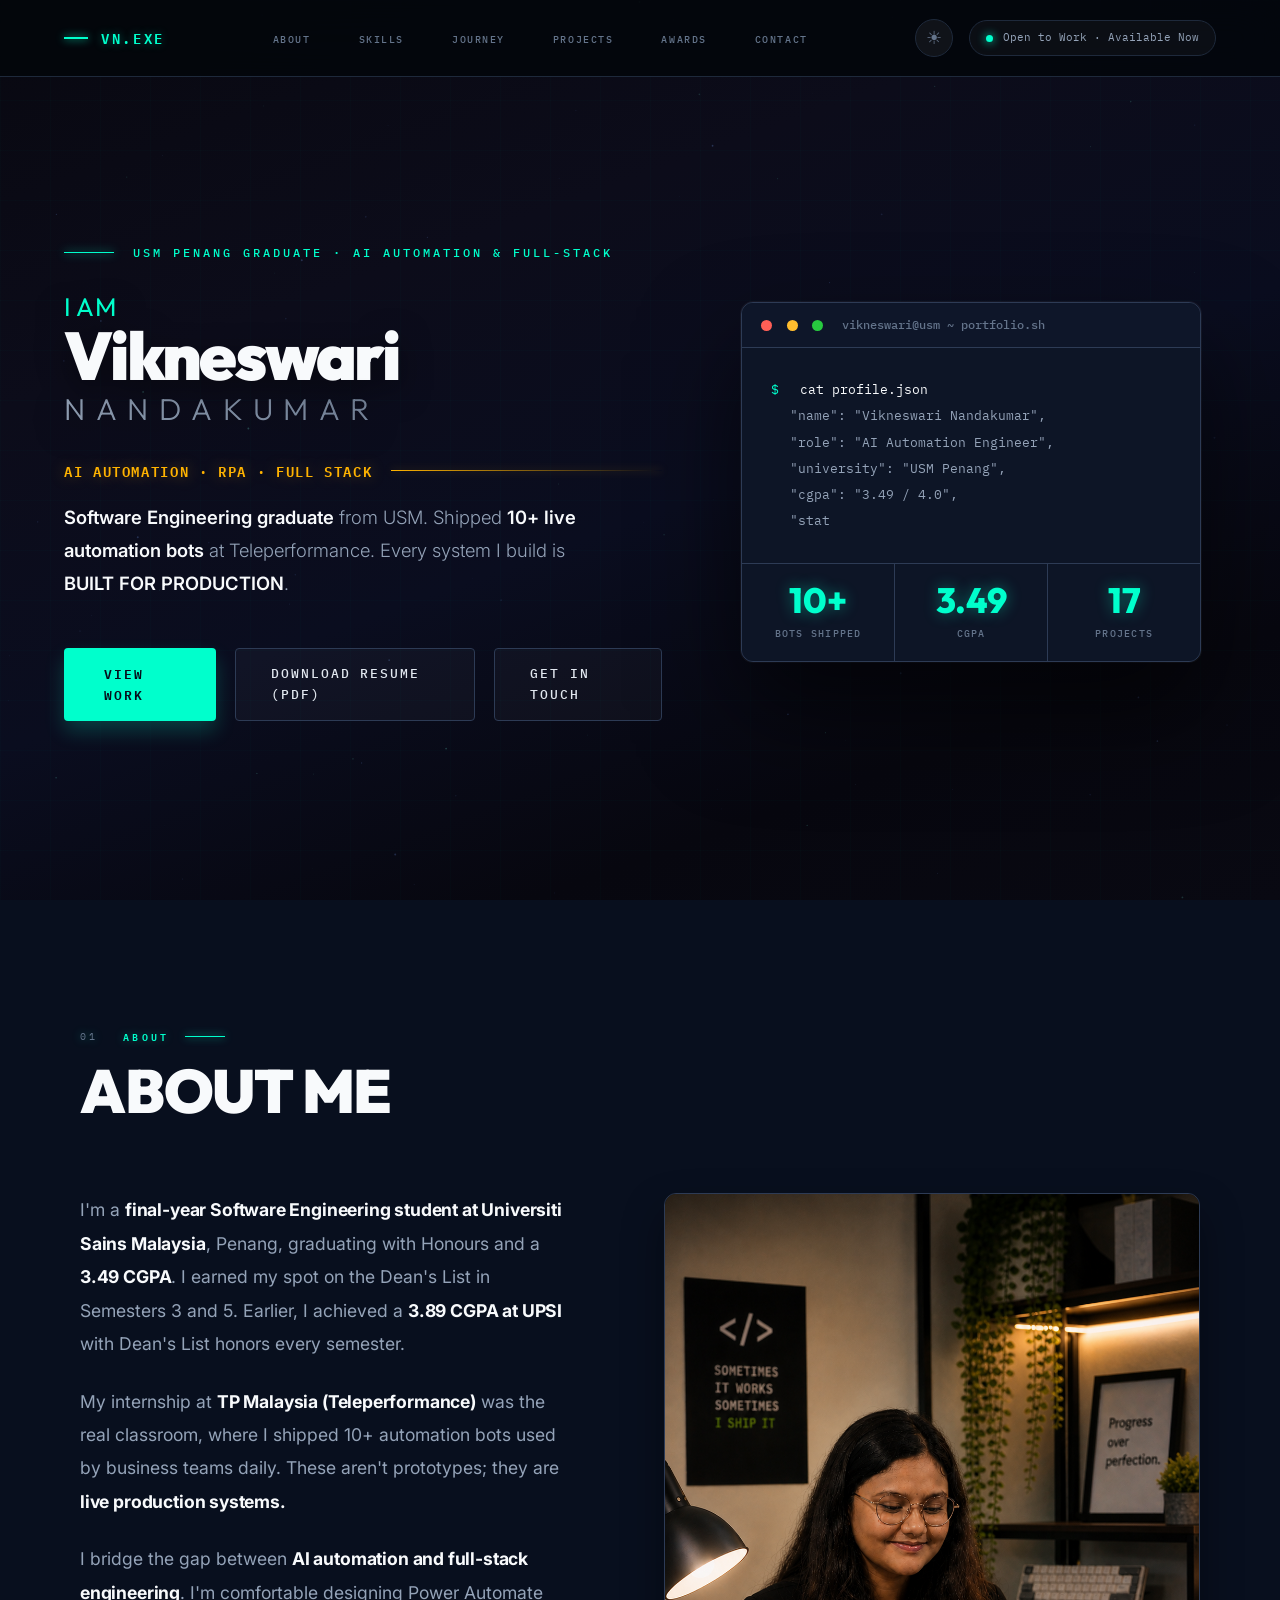
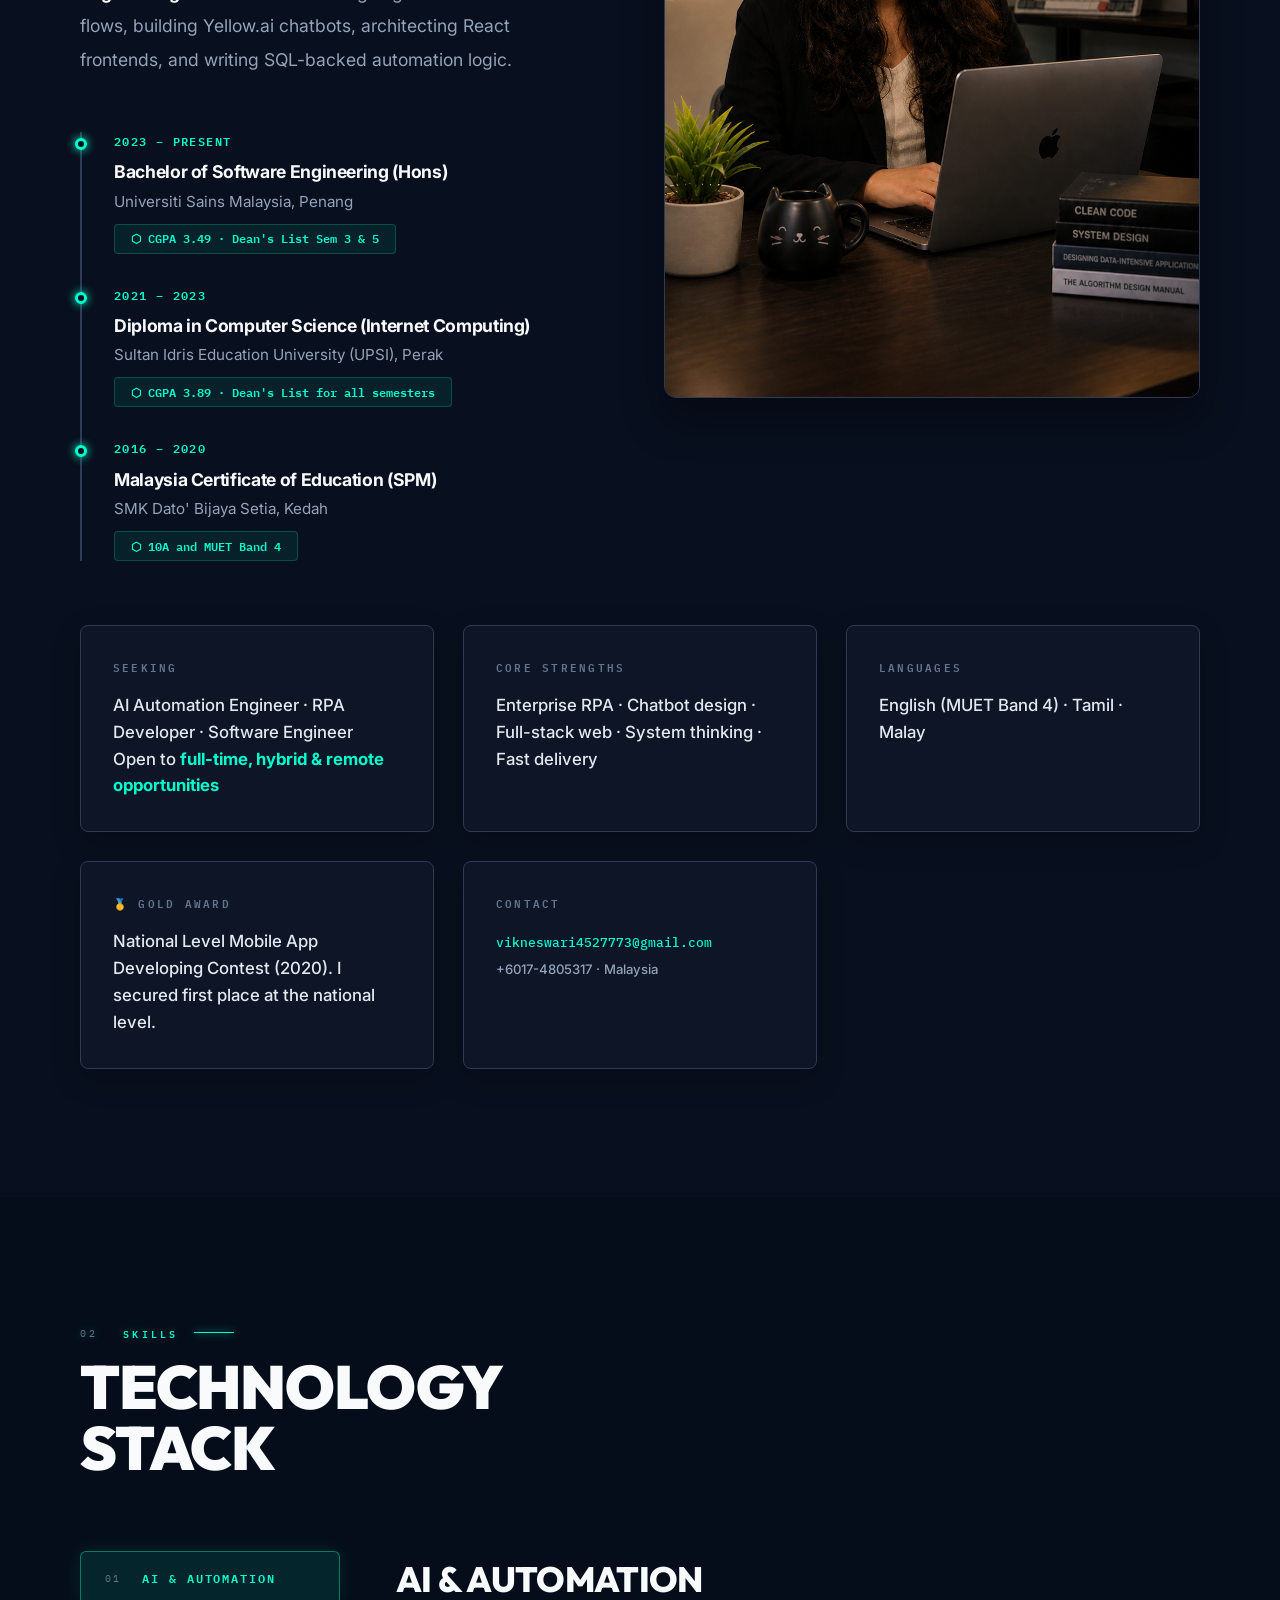
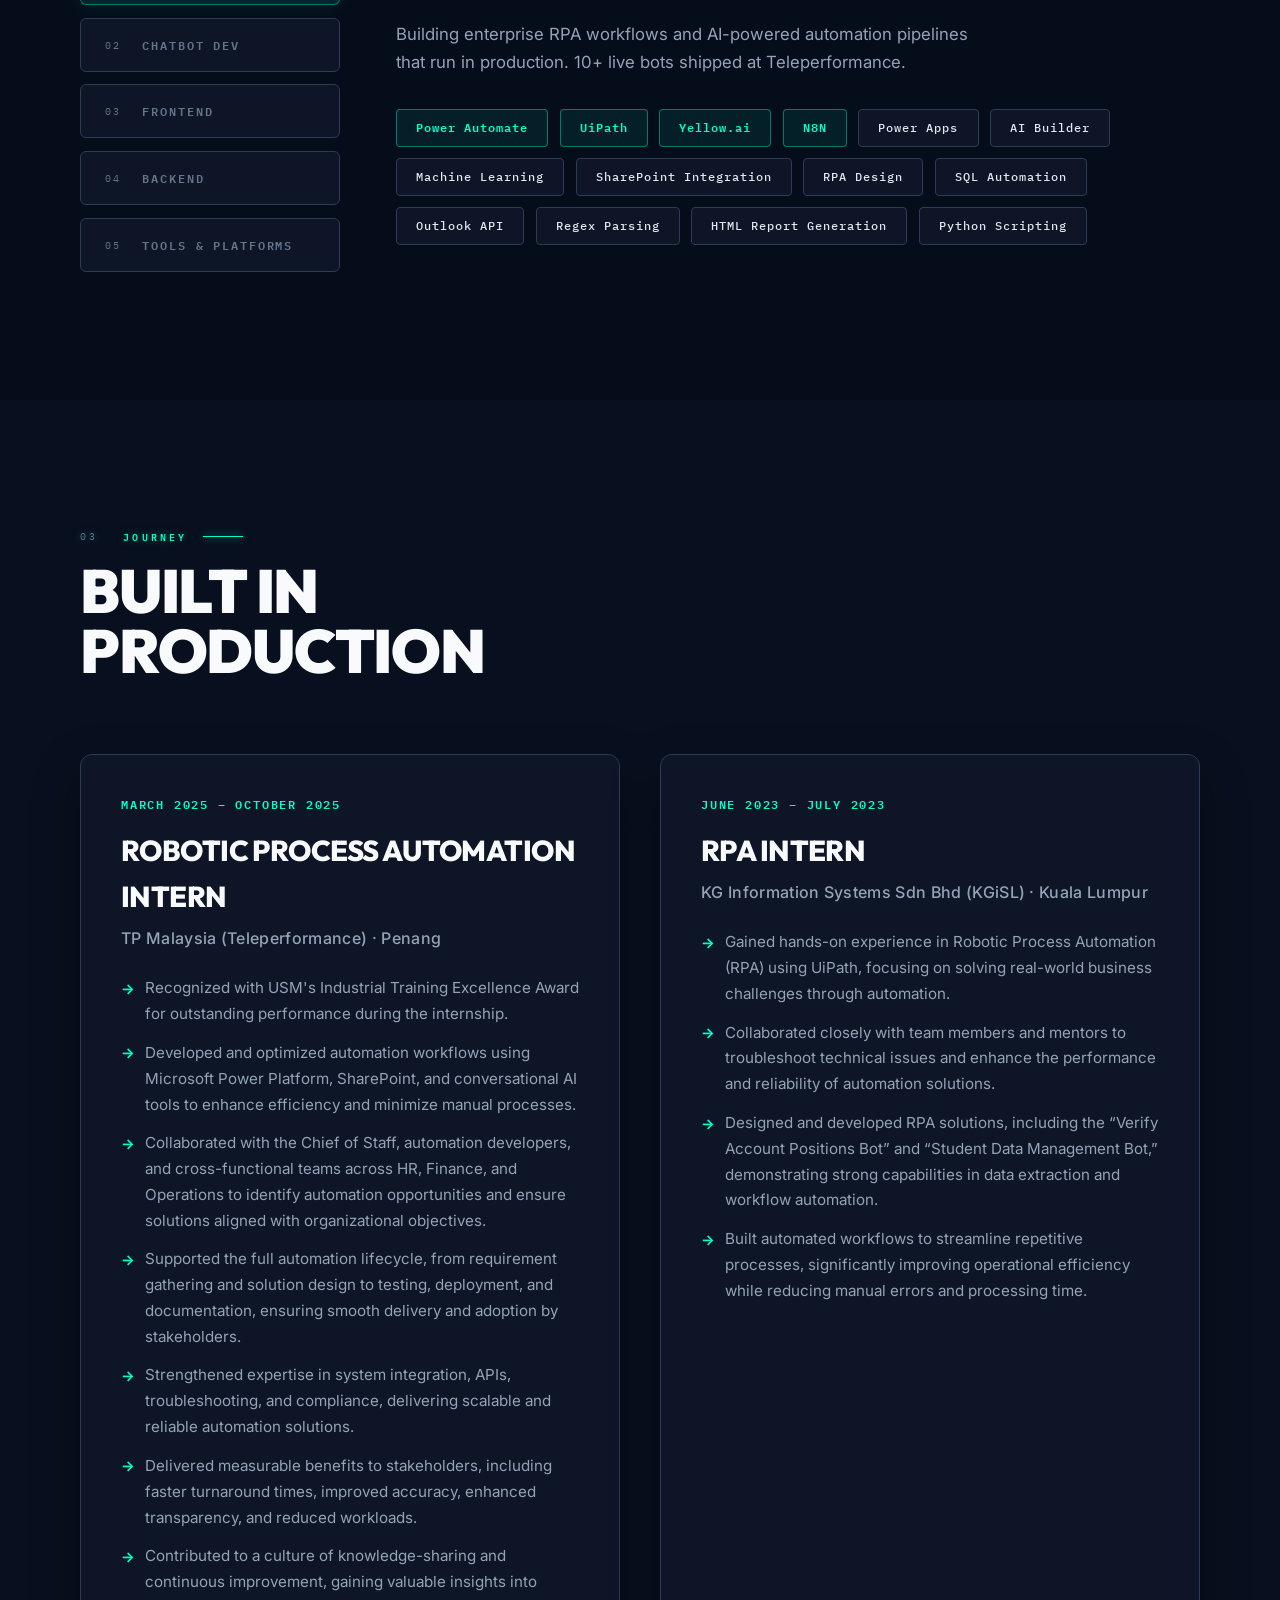
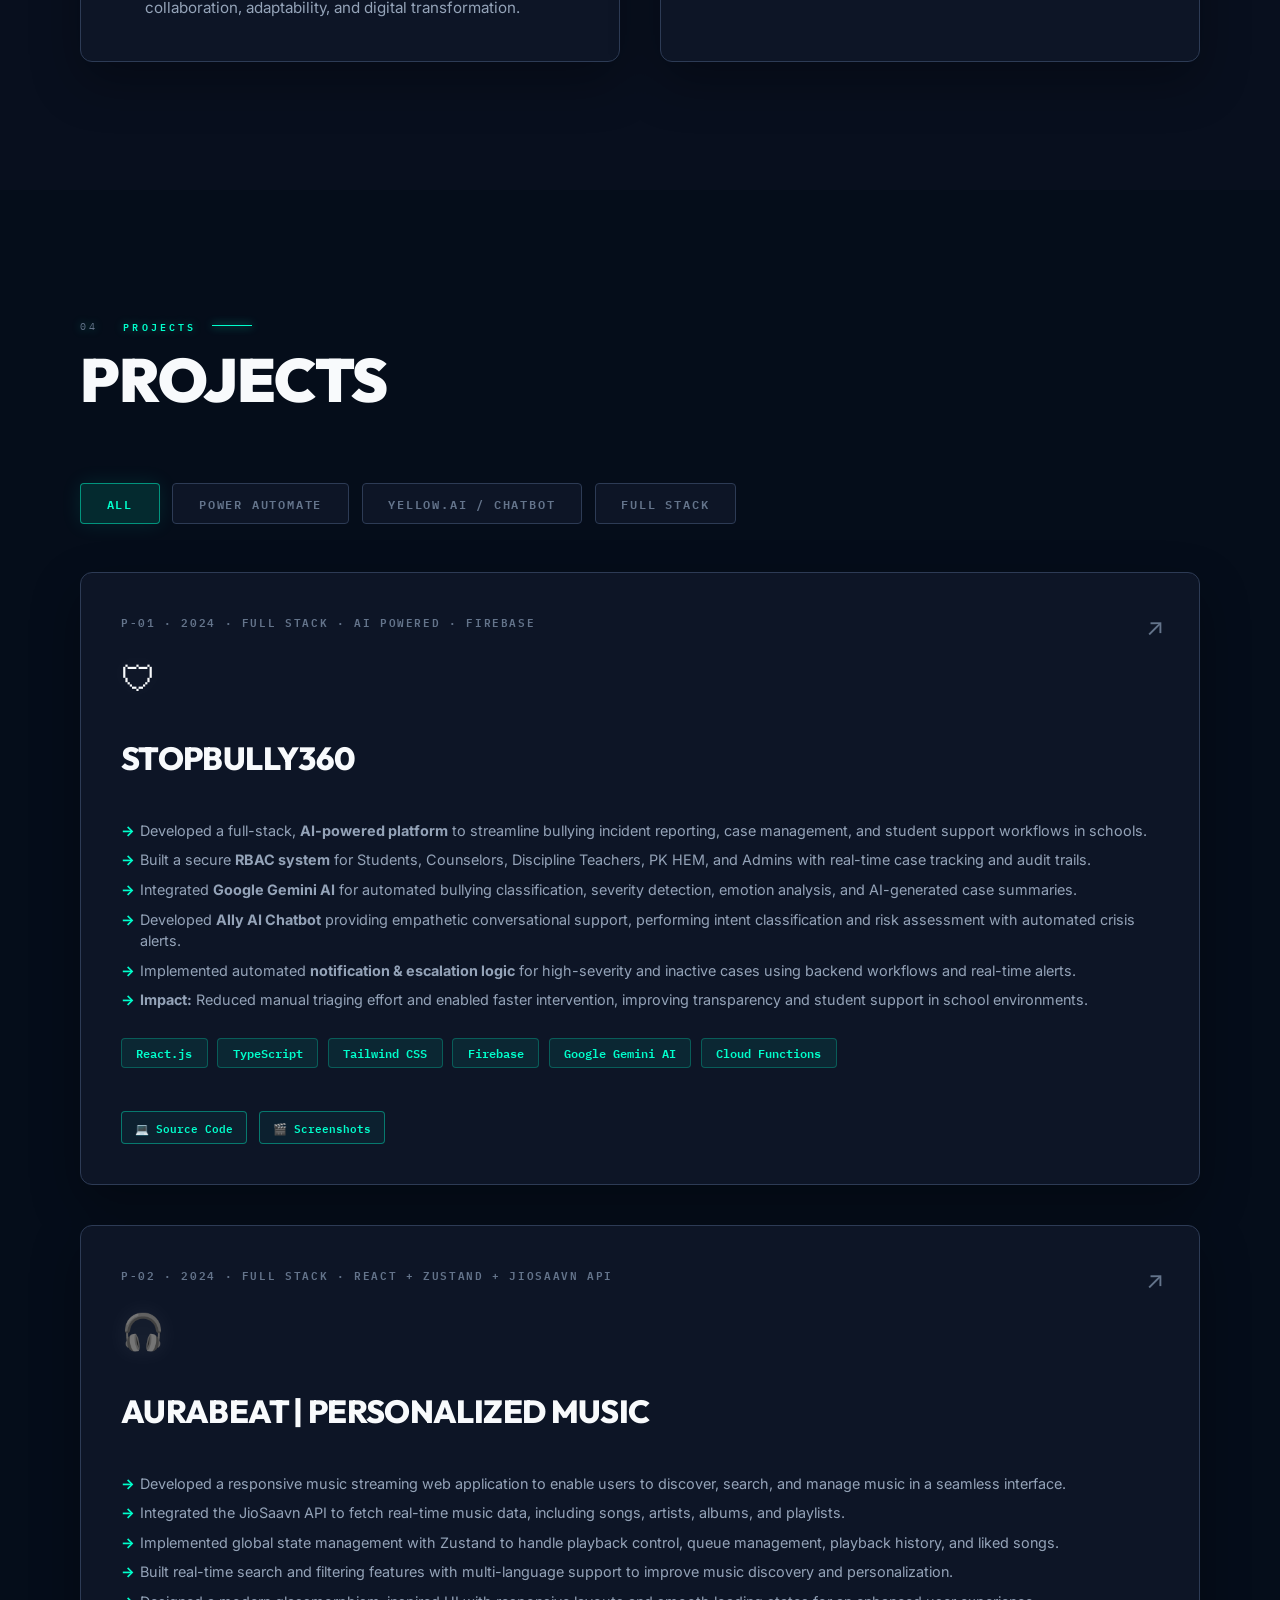
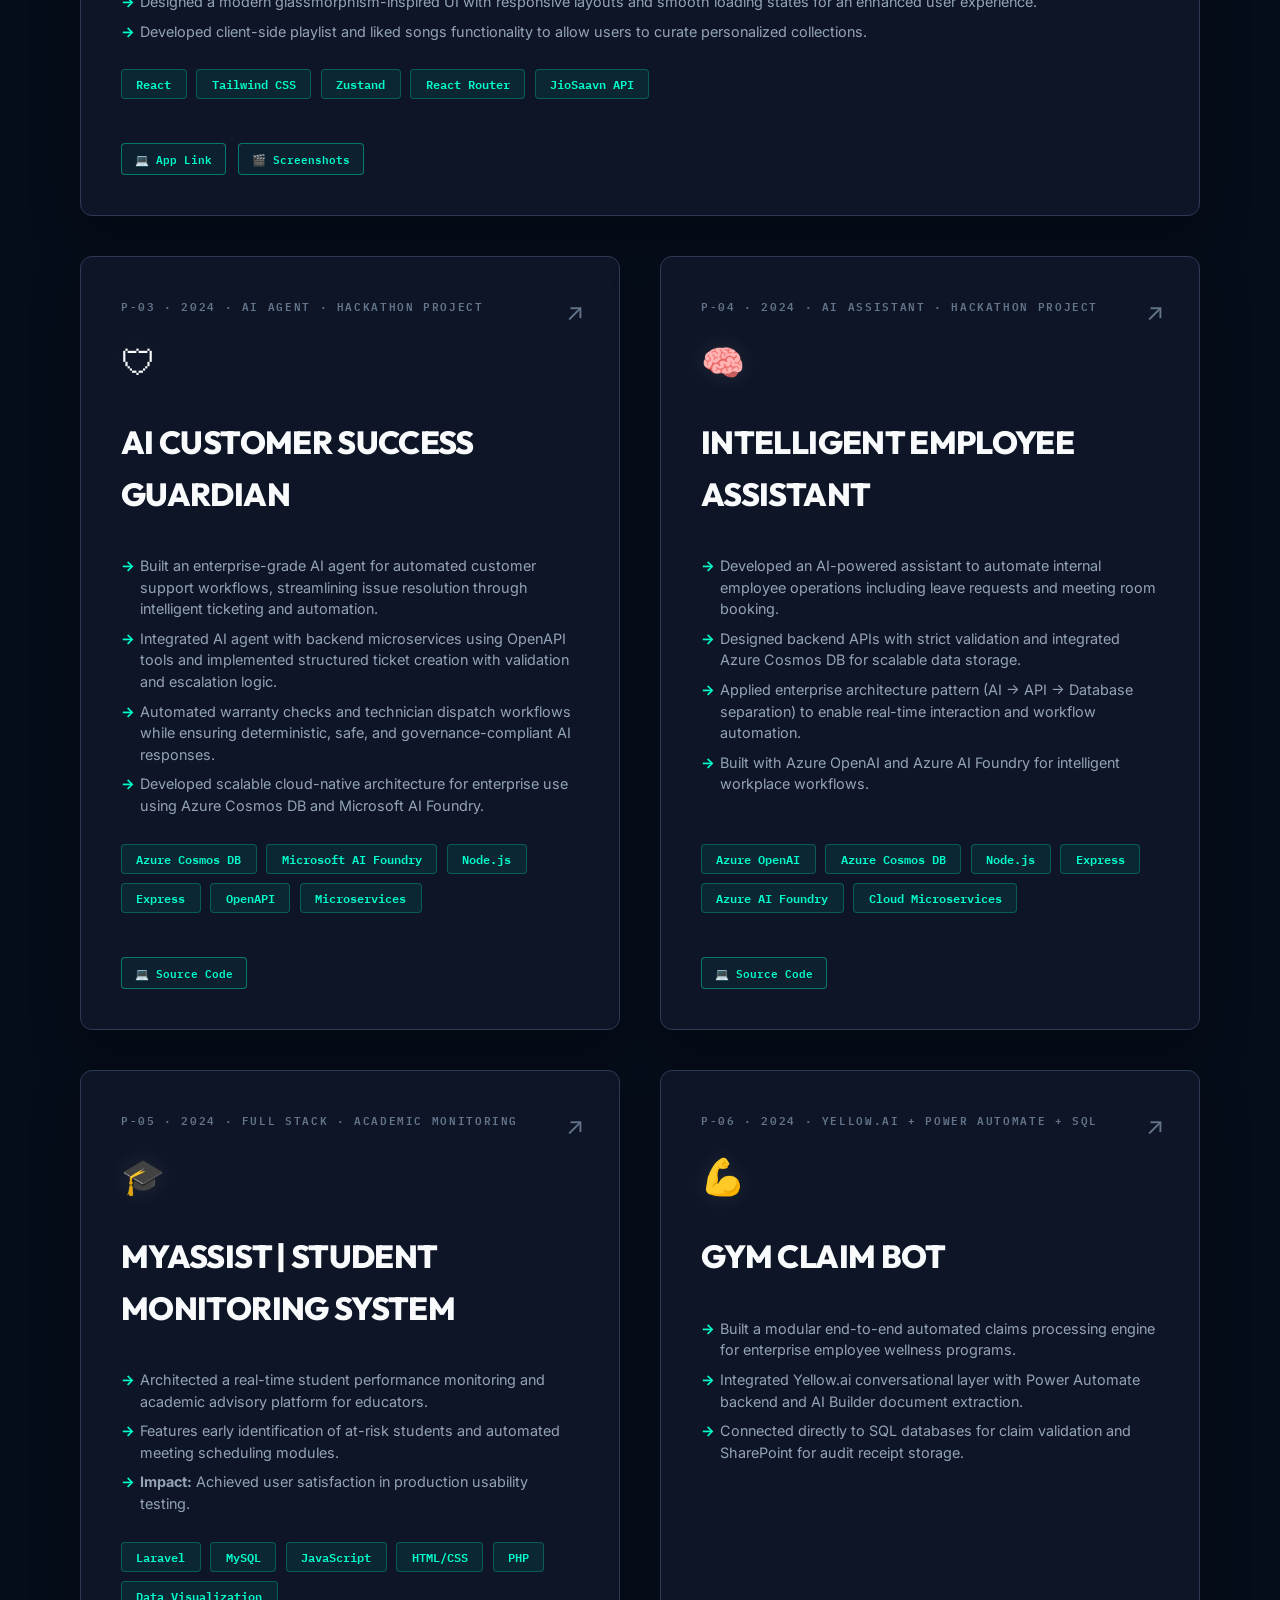
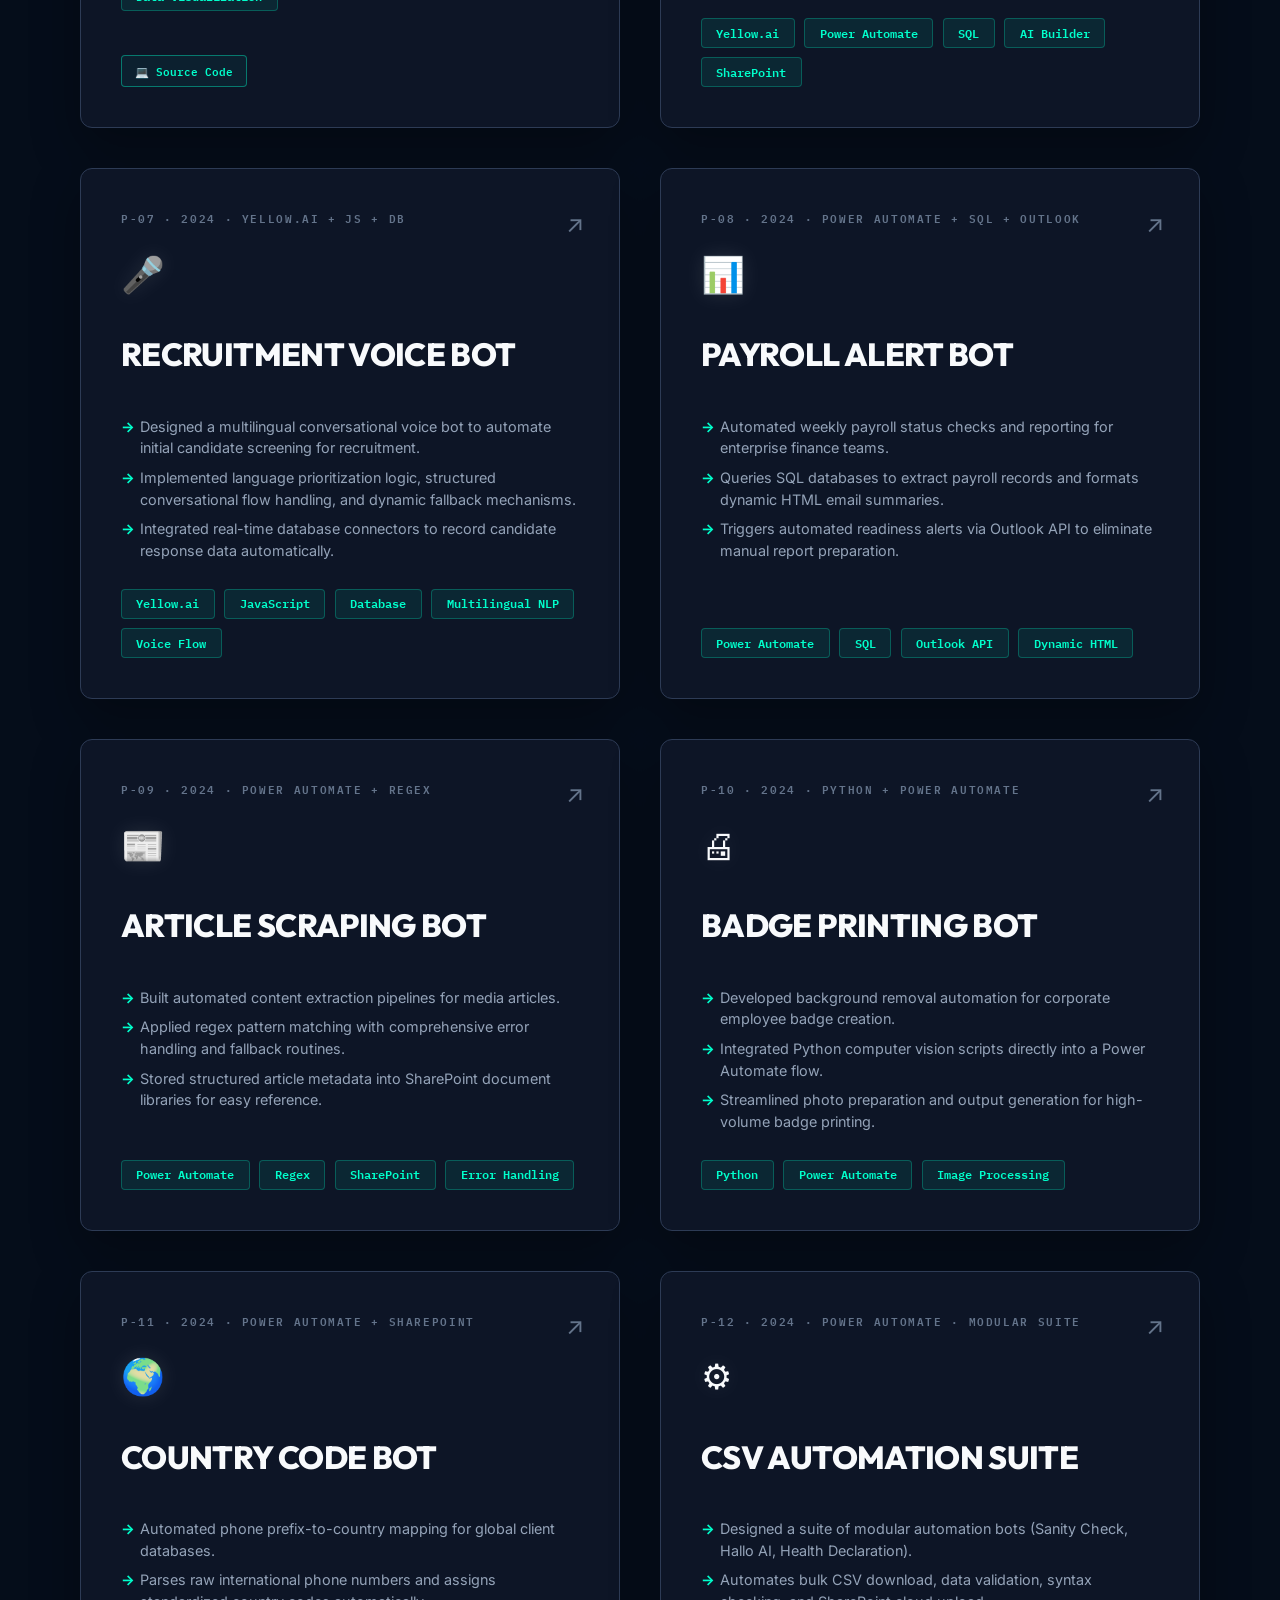
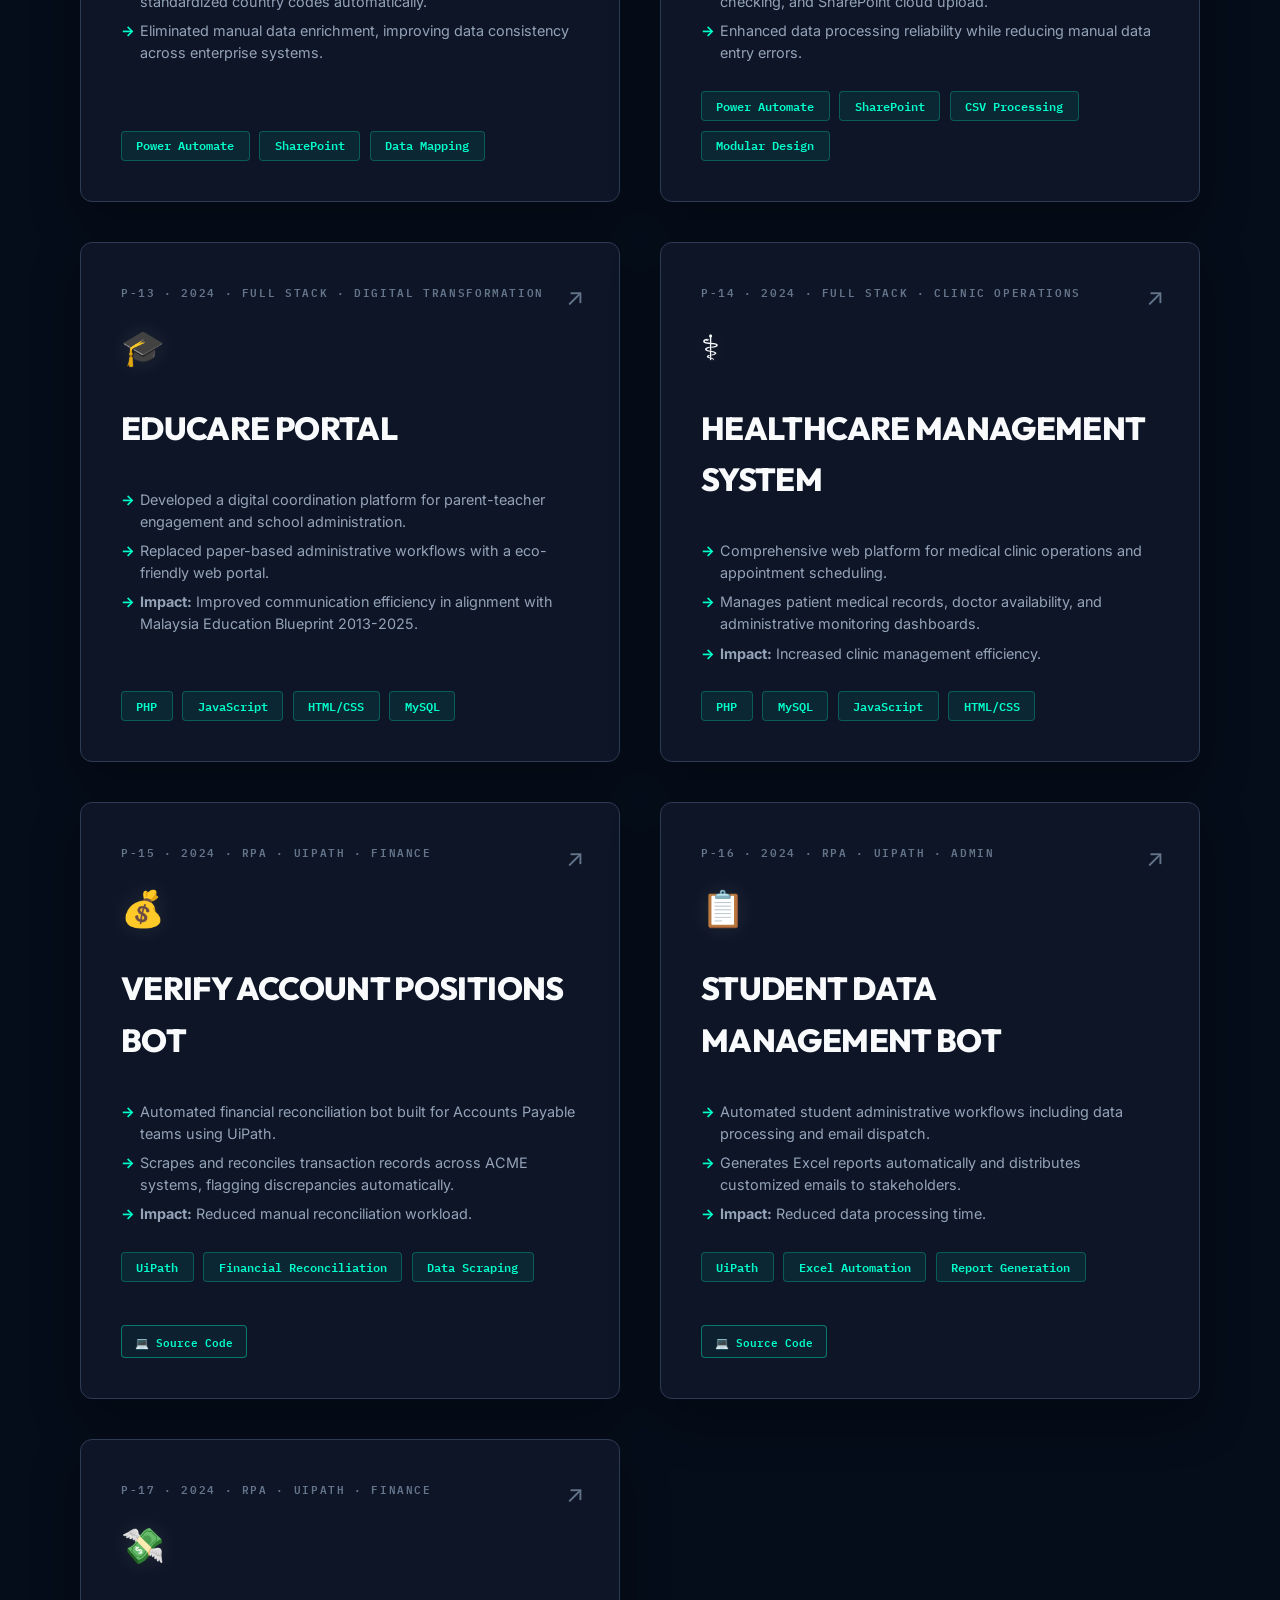
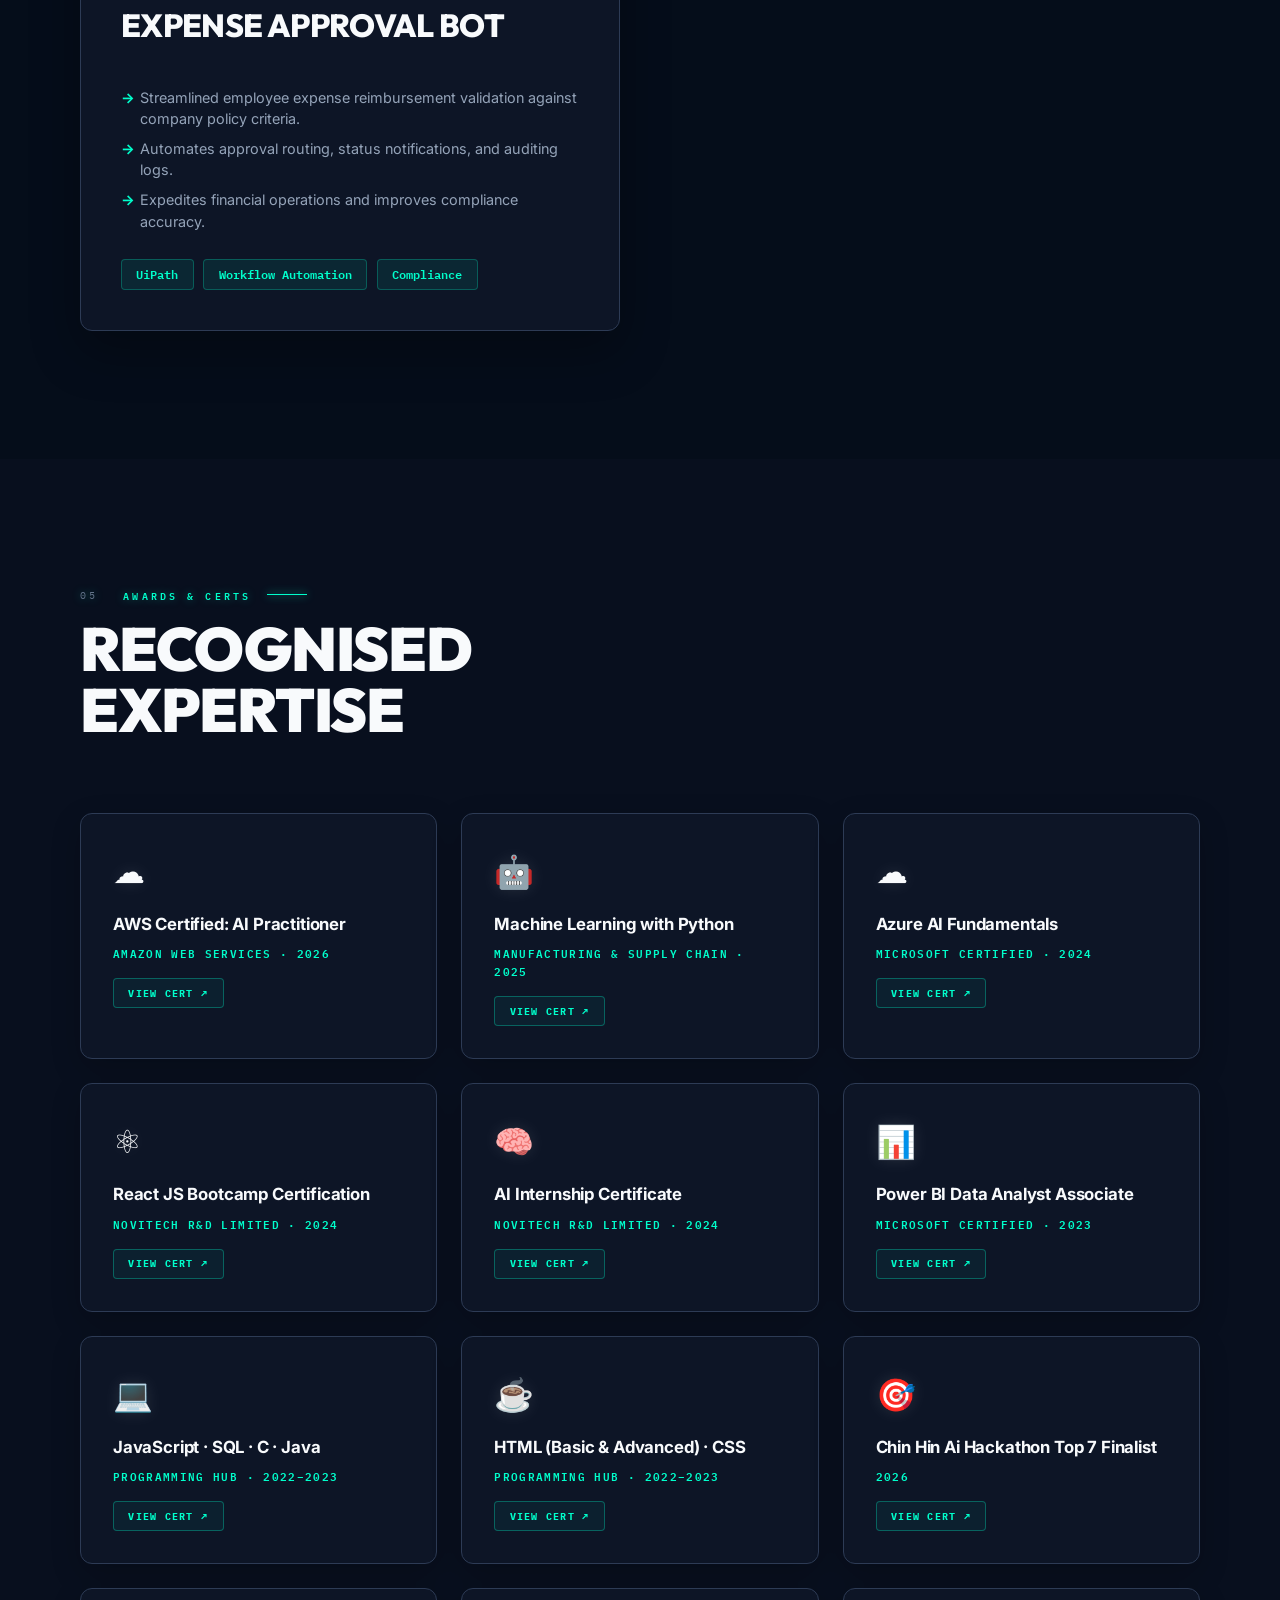
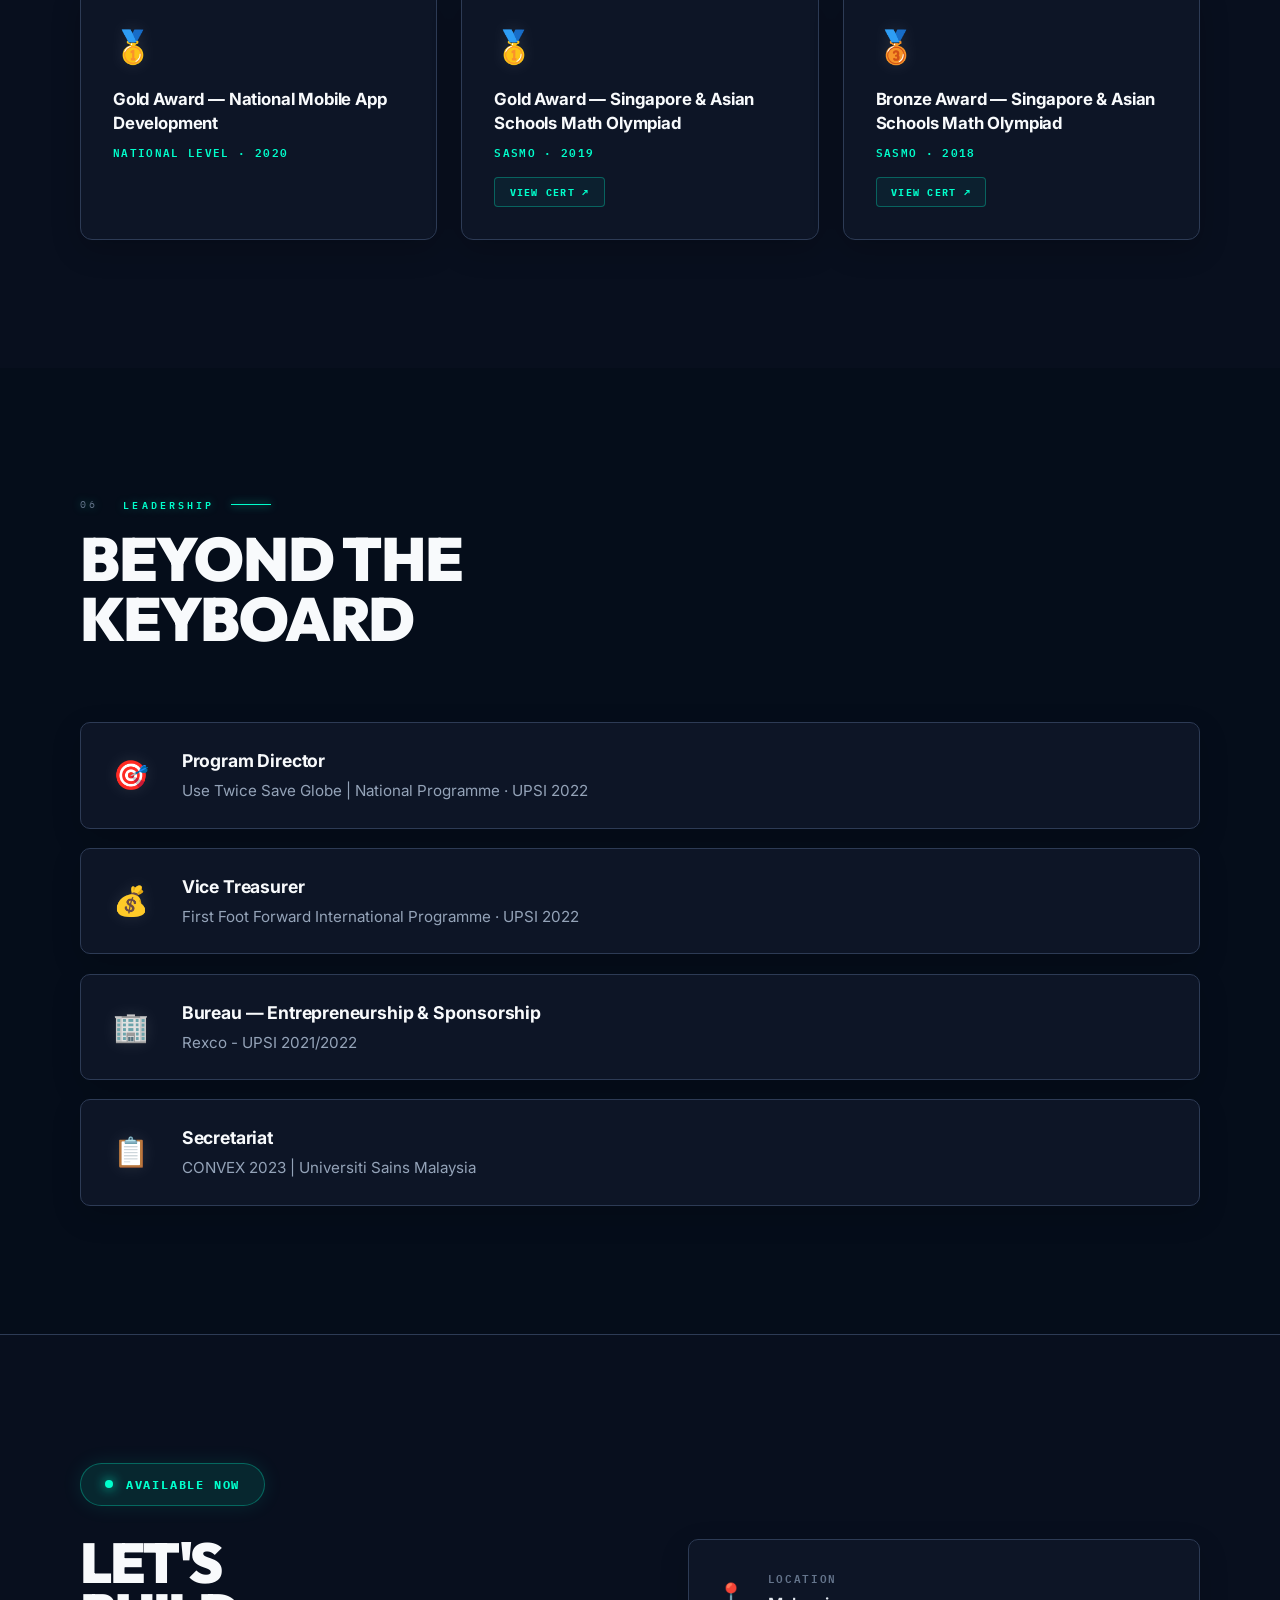
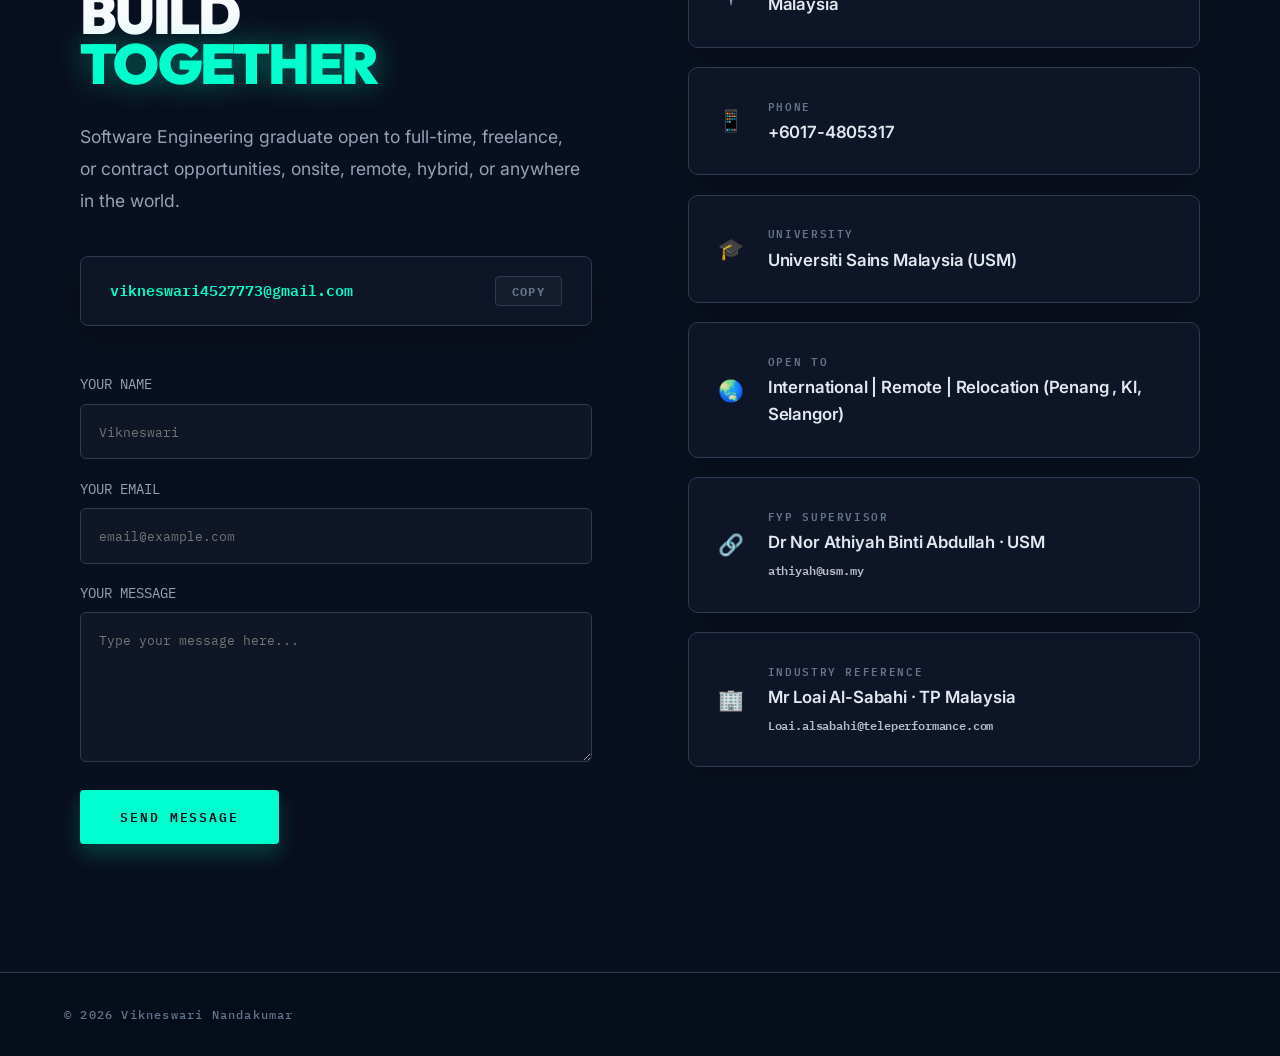
==== commit 7359d456: "updated cert img" ====
--- a/index.html
+++ b/index.html
@@ -4,2839 +4,1000 @@
 <head>
   <meta charset="UTF-8">
   <meta name="viewport" content="width=device-width, initial-scale=1.0">
-  <title>Vikiii | Portfolio</title>
-  <link
-    href="https://fonts.googleapis.com/css2?family=Bebas+Neue&family=Outfit:wght@300;400;500;600;700;800;900&family=IBM+Plex+Mono:wght@300;400;500&family=Inter:wght@300;400;500;600&display=swap"
-    rel="stylesheet">
-  <style>
-    *,
-    *::before,
-    *::after {
-      box-sizing: border-box;
-      margin: 0;
-      padding: 0
-    }
-
-    :root {
-      --ink: #050d1a;
-      --deep: #080f1e;
-      --panel: #0d1526;
-      --glass: #0f172a;
-      --edge: #1e293b;
-      --line: #2d3b55;
-      --teal: #00ffcc;
-      --teal-glow: rgba(0, 255, 204, 0.4);
-      --amber: #ffb300;
-      --amber-glow: rgba(255, 179, 0, 0.4);
-      --ice: #e2e8f0;
-      --ghost: #64748b;
-      --white: #f8fafc;
-      --mid: #94a3b8;
-    }
-
-    [data-theme="light"] {
-      --ink: #ffffff;
-      --deep: #f8fafc;
-      --panel: #ffffff;
-      --glass: rgba(255, 255, 255, 0.95);
-      --edge: #f1f5f9;
-      --line: #e2e8f0;
-      --teal: #0284c7;
-      --teal-glow: rgba(2, 132, 199, 0.15);
-      --amber: #b45309;
-      --amber-glow: rgba(180, 83, 9, 0.15);
-      --ice: #0f172a;
-      --ghost: #64748b;
-      --white: #0f172a;
-      --mid: #475569;
-    }
-
-    html {
-      scroll-behavior: smooth;
-      -webkit-font-smoothing: antialiased;
-      -moz-osx-font-smoothing: grayscale;
-    }
-
-    body {
-      background: linear-gradient(160deg, #080810 0%, #0c0c1a 30%, #0a0d1f 55%, #07070f 80%, #090912 100%);
-      background-attachment: fixed;
-      color: var(--white);
-      font-family: 'Inter', 'Outfit', sans-serif;
-      font-weight: 400;
-      line-height: 1.6;
-      overflow-x: hidden;
-      transition: background 0.5s ease, color 0.3s ease;
-    }
-
-    [data-theme="light"] body {
-      background: linear-gradient(135deg, #ffffff 0%, #fef2f2 25%, #f0f9ff 50%, #f0fdf4 75%, #ffffff 100%);
-      background-attachment: fixed;
-    }
-
-    .grid-overlay {
-      position: fixed;
-      top: 0;
-      left: 0;
-      width: 100%;
-      height: 100%;
-      pointer-events: none;
-      z-index: 1;
-      opacity: 0;
-      transition: opacity 0.5s ease;
-    }
-
-    [data-theme="light"] .grid-overlay {
-      opacity: 0.4;
-      background-image: radial-gradient(var(--line) 1px, transparent 1px);
-      background-size: 32px 32px;
-      mask-image: radial-gradient(ellipse at center, black, transparent 80%);
-    }
-
-
-    .bg-blob {
-      position: fixed;
-      width: 60vw;
-      height: 60vw;
-      border-radius: 50%;
-      filter: blur(120px);
-      z-index: 0;
-      opacity: 0;
-      pointer-events: none;
-      transition: opacity 1s ease, transform 10s ease-in-out infinite alternate;
-    }
-
-    [data-theme="light"] .bg-blob {
-      opacity: 0.08;
-    }
-
-    .blob-1 {
-      top: -20%;
-      left: -10%;
-      background: linear-gradient(45deg, #fbcfe8, #fbcfb0);
-      animation-delay: 0s;
-    }
-
-    .blob-2 {
-      bottom: -20%;
-      right: -10%;
-      background: linear-gradient(45deg, #bae6fd, #a7f3d0);
-      animation-delay: -5s;
-    }
-
-    @keyframes blob-move {
-      from {
-        transform: translate(0, 0) scale(1);
-      }
-
-      to {
-        transform: translate(10%, 10%) scale(1.1);
-      }
-    }
-
-    .bg-blob {
-      animation: blob-move 15s ease-in-out infinite alternate;
-    }
-
-    .bg-blob {
-      animation: blob-move 15s ease-in-out infinite alternate;
-    }
-
-    /* PROFILE IMAGES */
-    .h-pfp-wrap {
-      width: 120px;
-      height: 120px;
-      margin-bottom: 2rem;
-      position: relative;
-      opacity: 0;
-      animation: su .8s ease .1s forwards;
-    }
-
-    .h-pfp {
-      width: 100%;
-      height: 100%;
-      border-radius: 50%;
-      object-fit: cover;
-      border: 2px solid var(--teal);
-      box-shadow: 0 0 20px var(--teal-glow);
-    }
-
-    .a-pfp-wrap {
-      width: 100%;
-      border-radius: 12px;
-      overflow: hidden;
-      border: 1px solid var(--line);
-      background: var(--panel);
-      position: relative;
-      box-shadow: 0 20px 40px rgba(0, 0, 0, 0.4);
-      margin-bottom: 2rem;
-    }
-
-    .a-pfp {
-      width: 100%;
-      height: auto;
-      display: block;
-      transition: transform 0.5s ease;
-    }
-
-    .a-pfp-wrap:hover .a-pfp {
-      transform: scale(1.05);
-    }
-
-    /* BACKGROUND */
-    .gbg {
-      position: fixed;
-      inset: 0;
-      z-index: 0;
-      pointer-events: none;
-      background-image: linear-gradient(rgba(0, 255, 204, .015) 1px, transparent 1px), linear-gradient(90deg, rgba(0, 255, 204, .015) 1px, transparent 1px);
-      background-size: 50px 50px
-    }
-
-    #sf {
-      position: fixed;
-      inset: 0;
-      z-index: 0;
-      pointer-events: none;
-      opacity: .6
-    }
-
-    /* NAV */
-    nav {
-      position: fixed;
-      top: 0;
-      left: 0;
-      right: 0;
-      z-index: 500;
-      display: flex;
-      align-items: center;
-      justify-content: space-between;
-      padding: 1.2rem 4rem;
-      border-bottom: 1px solid var(--edge);
-      background: rgba(3, 6, 11, 0.85);
-      backdrop-filter: blur(20px);
-      transition: all 0.3s ease
-    }
-
-    [data-theme="light"] nav {
-      background: linear-gradient(135deg, rgba(255, 255, 255, 0.8), rgba(241, 245, 249, 0.8));
-      border-bottom: 1px solid rgba(13, 148, 136, 0.15);
-      box-shadow: 0 10px 40px rgba(0, 0, 0, 0.05);
-    }
-
-    .nlogo {
-      font-family: 'IBM Plex Mono', monospace;
-      font-size: .85rem;
-      font-weight: 600;
-      color: var(--teal);
-      letter-spacing: .2em;
-      display: flex;
-      align-items: center;
-      gap: .8rem;
-      text-shadow: 0 0 10px var(--teal-glow)
-    }
-
-    .nbar {
-      width: 24px;
-      height: 2px;
-      background: var(--teal);
-      box-shadow: 0 0 8px var(--teal)
-    }
-
-    .nlinks {
-      display: flex;
-      gap: 3rem;
-      list-style: none
-    }
-
-    .nlinks a {
-      font-family: 'IBM Plex Mono', monospace;
-      font-size: .65rem;
-      font-weight: 500;
-      letter-spacing: .15em;
-      text-transform: uppercase;
-      color: var(--ghost);
-      text-decoration: none;
-      transition: all .3s ease;
-      position: relative
-    }
-
-    .nlinks a::after {
-      content: '';
-      position: absolute;
-      bottom: -4px;
-      left: 0;
-      width: 0;
-      height: 1px;
-      background: var(--teal);
-      transition: width 0.3s ease
-    }
-
-    .nlinks a:hover::after,
-    .nlinks a.active::after {
-      width: 100%
-    }
-
-    .nlinks a:hover,
-    .nlinks a.active {
-      color: var(--white);
-      text-shadow: 0 0 8px rgba(255, 255, 255, 0.3)
-    }
-
-    .nstatus {
-      display: flex;
-      align-items: center;
-      gap: .6rem;
-      font-family: 'IBM Plex Mono', monospace;
-      font-size: .7rem;
-      color: var(--mid);
-      background: rgba(255, 255, 255, 0.03);
-      padding: 0.5rem 1rem;
-      border-radius: 20px;
-      border: 1px solid var(--edge)
-    }
-
-    [data-theme="light"] .nstatus {
-      background: linear-gradient(to right, rgba(13, 148, 136, 0.1), rgba(13, 148, 136, 0.05));
-      color: var(--teal);
-      border-color: rgba(13, 148, 136, 0.2);
-    }
-
-    .nled {
-      width: 7px;
-      height: 7px;
-      border-radius: 50%;
-      background: var(--teal);
-      box-shadow: 0 0 10px var(--teal);
-      animation: pulse 2s ease infinite
-    }
-
-    /* HERO */
-    #hero {
-      position: relative;
-      min-height: 100vh;
-      z-index: 2;
-      display: grid;
-      grid-template-columns: 1.1fr 0.9fr;
-      align-items: center;
-      padding: 8rem 4rem 4rem;
-      gap: 4rem
-    }
-
-    .heyebrow {
-      font-family: 'IBM Plex Mono', monospace;
-      font-size: .75rem;
-      font-weight: 500;
-      letter-spacing: .25em;
-      text-transform: uppercase;
-      color: var(--teal);
-      display: flex;
-      align-items: center;
-      gap: 1.2rem;
-      margin-bottom: 2rem;
-      opacity: 0;
-      animation: su .8s ease .2s forwards
-    }
-
-    .heyebrow::before {
-      content: '';
-      width: 50px;
-      height: 1px;
-      background: var(--teal);
-      box-shadow: 0 0 10px var(--teal)
-    }
-
-    .hname {
-      font-family: 'Outfit', sans-serif;
-      font-size: clamp(2.5rem, 6vw, 4.2rem);
-      font-weight: 900;
-      line-height: 1;
-      letter-spacing: -.04em;
-      color: var(--white);
-      text-shadow: 0 10px 30px rgba(0, 0, 0, 0.5);
-      opacity: 0;
-      animation: su .9s ease .35s forwards
-    }
-
-    .hn-pre {
-      font-size: .38em;
-      font-weight: 400;
-      color: var(--teal);
-      letter-spacing: .02em;
-      display: block;
-      margin-bottom: 0.2rem;
-      text-transform: uppercase
-    }
-
-    .hn-last {
-      display: block;
-      font-size: .45em;
-      font-weight: 300;
-      letter-spacing: .35em;
-      text-transform: uppercase;
-      color: var(--mid);
-      margin-top: .3rem;
-      background: linear-gradient(to right, var(--mid), var(--ghost));
-      -webkit-background-clip: text;
-      background-clip: text;
-      -webkit-text-fill-color: transparent
-    }
-
-    .htl {
-      margin: 2.2rem 0 1.2rem;
-      display: flex;
-      align-items: center;
-      gap: 1.2rem;
-      opacity: 0;
-      animation: su .9s ease .5s forwards
-    }
-
-    .htl span {
-      font-family: 'IBM Plex Mono', monospace;
-      font-size: .85rem;
-      font-weight: 600;
-      color: var(--amber);
-      letter-spacing: .12em;
-      text-transform: uppercase;
-      text-shadow: 0 0 15px var(--amber-glow)
-    }
-
-    .tdiv {
-      flex: 1;
-      height: 1px;
-      background: linear-gradient(to right, var(--amber), transparent);
-      box-shadow: 0 0 8px var(--amber-glow)
-    }
-
-    .hdesc {
-      font-size: 1.15rem;
-      color: var(--mid);
-      font-weight: 300;
-      max-width: 520px;
-      line-height: 1.8;
-      margin-bottom: 3rem;
-      opacity: 0;
-      animation: su .9s ease .65s forwards
-    }
-
-    .hdesc strong {
-      color: var(--white);
-      font-weight: 600
-    }
-
-    .hact {
-      display: flex;
-      gap: 1.2rem;
-      align-items: center;
-      opacity: 0;
-      animation: su .9s ease .8s forwards
-    }
-
-    .bteal {
-      font-family: 'IBM Plex Mono', monospace;
-      font-size: .8rem;
-      font-weight: 600;
-      letter-spacing: .15em;
-      text-transform: uppercase;
-      padding: 1rem 2.5rem;
-      border-radius: 4px;
-      background: var(--teal);
-      color: var(--ink);
-      border: none;
-      cursor: pointer;
-      text-decoration: none;
-      transition: all .3s cubic-bezier(0.23, 1, 0.32, 1);
-      display: inline-block;
-      box-shadow: 0 10px 20px rgba(0, 255, 204, 0.2)
-    }
-
-    .bteal:hover {
-      background: #33ffcc;
-      box-shadow: 0 15px 30px rgba(0, 255, 204, 0.4);
-      transform: translateY(-3px)
-    }
-
-    .bout {
-      font-family: 'IBM Plex Mono', monospace;
-      font-size: .8rem;
-      font-weight: 500;
-      letter-spacing: .15em;
-      text-transform: uppercase;
-      padding: 0.95rem 2.2rem;
-      border-radius: 4px;
-      background: rgba(255, 255, 255, 0.03);
-      color: var(--ice);
-      border: 1px solid var(--line);
-      cursor: pointer;
-      text-decoration: none;
-      transition: all .3s ease;
-      display: inline-block
-    }
-
-    .bout:hover {
-      border-color: var(--teal);
-      color: var(--teal);
-      background: rgba(0, 255, 204, 0.05);
-      transform: translateY(-2px)
-    }
-
-    .hr {
-      opacity: 0;
-      animation: fi 1.2s ease .9s forwards;
-      display: flex;
-      align-items: center;
-      justify-content: center
-    }
-
-    .term {
-      background: var(--panel);
-      border: 1px solid var(--line);
-      border-radius: 12px;
-      width: 100%;
-      max-width: 480px;
-      box-shadow: 0 50px 100px rgba(0, 0, 0, 0.6), 0 0 0 1px rgba(255, 255, 255, 0.05);
-      overflow: hidden;
-      backdrop-filter: blur(10px)
-    }
-
-    .tbar {
-      background: rgba(15, 23, 42, 0.9);
-      padding: .8rem 1.2rem;
-      display: flex;
-      align-items: center;
-      gap: .6rem;
-      border-bottom: 1px solid var(--line)
-    }
-
-    .tdot {
-      width: 11px;
-      height: 11px;
-      border-radius: 50%
-    }
-
-    /* BACK TO TOP */
-    #btt {
-      position: fixed;
-      bottom: 2rem;
-      right: 2rem;
-      width: 45px;
-      height: 45px;
-      background: var(--panel);
-      border: 1px solid var(--line);
-      border-radius: 50%;
-      color: var(--teal);
-      display: flex;
-      align-items: center;
-      justify-content: center;
-      cursor: pointer;
-      z-index: 1000;
-      opacity: 0;
-      visibility: hidden;
-      transition: all 0.4s cubic-bezier(0.23, 1, 0.32, 1);
-      box-shadow: 0 10px 30px rgba(0, 0, 0, 0.5);
-      backdrop-filter: blur(10px)
-    }
-
-    #btt.vis {
-      opacity: 1;
-      visibility: visible;
-      transform: translateY(0)
-    }
-
-    #btt:hover {
-      border-color: var(--teal);
-      background: rgba(0, 255, 204, 0.1);
-      transform: translateY(-5px);
-      box-shadow: 0 15px 40px var(--teal-glow)
-    }
-
-    .ttitle {
-      font-family: 'IBM Plex Mono', monospace;
-      font-size: .72rem;
-      font-weight: 500;
-      color: var(--ghost);
-      margin-left: .6rem
-    }
-
-    .tbody {
-      padding: 1.8rem;
-      font-family: 'IBM Plex Mono', monospace;
-      font-size: .82rem;
-      line-height: 2
-    }
-
-    .tl {
-      display: flex;
-      gap: .8rem
-    }
-
-    .tp {
-      color: var(--teal)
-    }
-
-    .tc {
-      color: var(--white)
-    }
-
-    .to {
-      color: var(--mid);
-      padding-left: 1.2rem
-    }
-
-    .tk {
-      color: var(--amber)
-    }
-
-    .tv {
-      color: var(--teal)
-    }
-
-    .tb2 {
-      height: .6rem
-    }
-
-    .blk {
-      animation: blk 1s step-end infinite
-    }
-
-    .hstats {
-      display: grid;
-      grid-template-columns: repeat(3, 1fr);
-      gap: 1px;
-      background: var(--line);
-      border-top: 1px solid var(--line)
-    }
-
-    .hs {
-      background: var(--panel);
-      padding: 1.2rem;
-      text-align: center;
-      transition: background 0.3s ease
-    }
-
-    .hs:hover {
-      background: rgba(255, 255, 255, 0.02)
-    }
-
-    .hsn {
-      font-family: 'Outfit', sans-serif;
-      font-weight: 800;
-      font-size: 2.2rem;
-      color: var(--teal);
-      line-height: 1;
-      text-shadow: 0 0 15px var(--teal-glow)
-    }
-
-    .hsl {
-      font-family: 'IBM Plex Mono', monospace;
-      font-size: .65rem;
-      font-weight: 500;
-      color: var(--ghost);
-      letter-spacing: .12em;
-      margin-top: .4rem;
-      text-transform: uppercase
-    }
-
-    /* SHARED */
-    .w {
-      max-width: 1200px;
-      margin: 0 auto;
-      padding: 8rem 2.5rem;
-      position: relative;
-      z-index: 2
-    }
-
-    .sh {
-      margin-bottom: 4.5rem
-    }
-
-    .stag {
-      font-family: 'IBM Plex Mono', monospace;
-      font-size: .65rem;
-      font-weight: 600;
-      letter-spacing: .3em;
-      text-transform: uppercase;
-      color: var(--teal);
-      display: flex;
-      align-items: center;
-      gap: 1rem;
-      margin-bottom: 1rem;
-      text-shadow: 0 0 10px var(--teal-glow)
-    }
-
-    .stag::after {
-      content: '';
-      flex: 0 0 40px;
-      height: 1px;
-      background: var(--teal);
-      box-shadow: 0 0 8px var(--teal)
-    }
-
-    .snum {
-      color: var(--ghost);
-      font-weight: 400
-    }
-
-    .sh2 {
-      font-family: 'Outfit', sans-serif;
-      font-weight: 900;
-      font-size: clamp(2.4rem, 5vw, 3.8rem);
-      letter-spacing: -.02em;
-      line-height: 1;
-      color: var(--white);
-      text-transform: uppercase
-    }
-
-    /* ABOUT */
-    #about {
-      background: var(--deep)
-    }
-
-    .agrid {
-      display: grid;
-      grid-template-columns: 1fr 1.1fr;
-      gap: 6rem;
-      align-items: start
-    }
-
-    .abp {
-      color: var(--mid);
-      font-size: 1.1rem;
-      font-weight: 400;
-      line-height: 1.9;
-      margin-bottom: 1.5rem
-    }
-
-    .abp strong {
-      color: var(--white);
-      font-weight: 700;
-      letter-spacing: -0.01em
-    }
-
-    .aedu {
-      margin-top: 3.5rem
-    }
-
-    .eitem {
-      border-left: 2px solid var(--line);
-      padding: 0 0 2rem 2rem;
-      position: relative
-    }
-
-    .eitem:last-child {
-      padding-bottom: 0
-    }
-
-    .eitem::before {
-      content: '';
-      position: absolute;
-      left: -7px;
-      top: 6px;
-      width: 12px;
-      height: 12px;
-      border-radius: 50%;
-      background: var(--ink);
-      border: 3px solid var(--teal);
-      box-shadow: 0 0 10px var(--teal)
-    }
-
-    .eperiod {
-      font-family: 'IBM Plex Mono', monospace;
-      font-size: .72rem;
-      font-weight: 600;
-      color: var(--teal);
-      letter-spacing: .12em;
-      margin-bottom: .5rem;
-      text-transform: uppercase
-    }
-
-    .edeg {
-      font-size: 1.1rem;
-      font-weight: 700;
-      color: var(--white);
-      letter-spacing: -0.02em
-    }
-
-    .eschool {
-      font-size: .95rem;
-      color: var(--mid);
-      margin-top: .2rem;
-      font-weight: 400
-    }
-
-    .ecgpa {
-      display: inline-flex;
-      align-items: center;
-      gap: .5rem;
-      margin-top: .6rem;
-      padding: .3rem 1rem;
-      background: rgba(0, 255, 204, 0.08);
-      border: 1px solid rgba(0, 255, 204, 0.2);
-      border-radius: 4px;
-      font-family: 'IBM Plex Mono', monospace;
-      font-size: .72rem;
-      font-weight: 600;
-      color: var(--teal)
-    }
-
-    .ar {
-      display: flex;
-      flex-direction: column;
-      gap: 1.8rem
-    }
-
-    .ib {
-      background: var(--panel);
-      border: 1px solid var(--line);
-      border-radius: 8px;
-      padding: 2rem;
-      position: relative;
-      overflow: hidden;
-      transition: all .4s cubic-bezier(0.23, 1, 0.32, 1);
-      box-shadow: 0 10px 30px rgba(0, 0, 0, 0.2);
-      height: 100%;
-    }
-
-    .ib:hover {
-      border-color: rgba(0, 255, 204, 0.3);
-      transform: translateY(-6px);
-      box-shadow: 0 15px 40px rgba(0, 0, 0, 0.4)
-    }
-
-    .ib::before {
-      content: '';
-      position: absolute;
-      left: 0;
-      top: 0;
-      bottom: 0;
-      width: 3px;
-      background: var(--teal);
-      opacity: 0;
-      transition: opacity .3s;
-      box-shadow: 0 0 15px var(--teal)
-    }
-
-    .ib:hover::before {
-      opacity: 1
-    }
-
-    .ibl {
-      font-family: 'IBM Plex Mono', monospace;
-      font-size: .7rem;
-      font-weight: 600;
-      color: var(--ghost);
-      letter-spacing: .2em;
-      text-transform: uppercase;
-      margin-bottom: 1rem
-    }
-
-    .ibc {
-      font-size: 1.05rem;
-      color: var(--ice);
-      font-weight: 500;
-      line-height: 1.6
-    }
-
-    .acards {
-      display: grid;
-      grid-template-columns: repeat(auto-fit, minmax(320px, 1fr));
-      gap: 1.8rem;
-      margin-top: 4rem;
-    }
-
-    @media(max-width: 960px) {
-      .acards {
-        grid-template-columns: 1fr;
-      }
-    }
-
-    /* SKILLS */
-    #skills {
-      background: var(--ink)
-    }
-
-    .sklayout {
-      display: grid;
-      grid-template-columns: 260px 1fr;
-      gap: 3.5rem;
-      align-items: start
-    }
-
-    .sknav {
-      display: flex;
-      flex-direction: column;
-      gap: .8rem
-    }
-
-    .sktab {
-      font-family: 'IBM Plex Mono', monospace;
-      font-size: .78rem;
-      font-weight: 600;
-      letter-spacing: .15em;
-      text-transform: uppercase;
-      padding: 1rem 1.5rem;
-      border-radius: 6px;
-      background: var(--panel);
-      border: 1px solid var(--line);
-      color: var(--ghost);
-      cursor: pointer;
-      text-align: left;
-      transition: all .3s cubic-bezier(0.23, 1, 0.32, 1);
-      display: flex;
-      align-items: center;
-      gap: .8rem
-    }
-
-    .sktab:hover {
-      color: var(--ice);
-      border-color: var(--mid);
-      transform: translateX(5px)
-    }
-
-    .sktab.on {
-      background: rgba(0, 255, 204, 0.1);
-      border-color: rgba(0, 255, 204, 0.4);
-      color: var(--teal);
-      box-shadow: 0 0 20px rgba(0, 255, 204, 0.1)
-    }
-
-    .sktn {
-      color: var(--ghost);
-      font-size: .65rem;
-      font-weight: 400
-    }
-
-    .skpan {
-      display: none;
-      animation: fi 0.5s ease forwards
-    }
-
-    .skpan.on {
-      display: block
-    }
-
-    .skptit {
-      font-family: 'Outfit', sans-serif;
-      font-weight: 800;
-      font-size: 2.2rem;
-      letter-spacing: -0.02em;
-      color: var(--white);
-      margin-bottom: .8rem;
-      text-transform: uppercase
-    }
-
-    .skpdesc {
-      font-size: 1.05rem;
-      color: var(--mid);
-      font-weight: 400;
-      line-height: 1.7;
-      margin-bottom: 2rem;
-      max-width: 600px
-    }
-
-    .chips {
-      display: flex;
-      flex-wrap: wrap;
-      gap: .7rem
-    }
-
-    .chip {
-      font-family: 'IBM Plex Mono', monospace;
-      font-size: .78rem;
-      font-weight: 500;
-      letter-spacing: .08em;
-      padding: .5rem 1.2rem;
-      border-radius: 4px;
-      background: var(--panel);
-      border: 1px solid var(--line);
-      color: var(--ice);
-      transition: all .3s ease
-    }
-
-    .chip:hover {
-      border-color: var(--teal);
-      color: var(--teal);
-      background: rgba(0, 255, 204, 0.05);
-      transform: translateY(-3px)
-    }
-
-    .chip.k {
-      border-color: rgba(0, 255, 204, 0.4);
-      color: var(--teal);
-      background: rgba(0, 255, 204, 0.08);
-      font-weight: 600
-    }
-
-    /* EXPERIENCE */
-    #experience {
-      background: var(--deep)
-    }
-
-    .expgrid {
-      display: grid;
-      grid-template-columns: 1fr 1fr;
-      gap: 2.5rem
-    }
-
-    .expcard {
-      background: var(--panel);
-      border: 1px solid var(--line);
-      border-radius: 12px;
-      padding: 2.5rem;
-      position: relative;
-      overflow: hidden;
-      transition: all .4s cubic-bezier(0.23, 1, 0.32, 1);
-      box-shadow: 0 20px 50px rgba(0, 0, 0, 0.3)
-    }
-
-    .expcard::before {
-      content: '';
-      position: absolute;
-      top: 0;
-      left: 0;
-      right: 0;
-      height: 3px;
-      background: linear-gradient(to right, var(--teal), transparent);
-      opacity: 0;
-      transition: opacity 0.3s;
-      box-shadow: 0 0 15px var(--teal-glow)
-    }
-
-    .expcard:hover {
-      border-color: rgba(0, 255, 204, 0.3);
-      transform: translateY(-8px);
-      box-shadow: 0 30px 60px rgba(0, 0, 0, 0.5)
-    }
-
-    .expcard:hover::before {
-      opacity: 1
-    }
-
-    .eperiod2 {
-      font-family: 'IBM Plex Mono', monospace;
-      font-size: .75rem;
-      font-weight: 600;
-      color: var(--teal);
-      letter-spacing: .15em;
-      margin-bottom: .8rem;
-      text-transform: uppercase
-    }
-
-    .erole {
-      font-family: 'Outfit', sans-serif;
-      font-weight: 800;
-      font-size: 1.8rem;
-      letter-spacing: -0.02em;
-      color: var(--white);
-      margin-bottom: .4rem;
-      text-transform: uppercase
-    }
-
-    .eco {
-      font-size: 1rem;
-      color: var(--mid);
-      margin-bottom: 1.5rem;
-      font-weight: 500;
-      letter-spacing: 0.02em
-    }
-
-    .epoints {
-      list-style: none;
-      display: flex;
-      flex-direction: column;
-      gap: .8rem
-    }
-
-    .epoints li {
-      font-size: .95rem;
-      color: var(--mid);
-      font-weight: 400;
-      line-height: 1.7;
-      padding-left: 1.5rem;
-      position: relative
-    }
-
-    .epoints li::before {
-      content: '→';
-      position: absolute;
-      left: 0;
-      color: var(--teal);
-      font-weight: 700;
-      font-size: .9rem;
-      top: 0.1rem
-    }
-
-    /* PROJECTS */
-    #projects {
-      background: var(--ink)
-    }
-
-    .pfilt {
-      display: flex;
-      gap: .8rem;
-      flex-wrap: wrap;
-      margin-bottom: 3rem
-    }
-
-    .fb {
-      font-family: 'IBM Plex Mono', monospace;
-      font-size: .75rem;
-      font-weight: 600;
-      letter-spacing: .15em;
-      text-transform: uppercase;
-      padding: .6rem 1.6rem;
-      border-radius: 4px;
-      background: var(--panel);
-      border: 1px solid var(--line);
-      color: var(--ghost);
-      cursor: pointer;
-      transition: all .3s cubic-bezier(0.23, 1, 0.32, 1)
-    }
-
-    .fb:hover {
-      color: var(--ice);
-      border-color: var(--mid);
-      transform: translateY(-2px)
-    }
-
-    .fb.on {
-      background: rgba(0, 255, 204, 0.12);
-      border-color: rgba(0, 255, 204, 0.5);
-      color: var(--teal);
-      box-shadow: 0 0 20px rgba(0, 255, 204, 0.1)
-    }
-
-    .pgrid {
-      display: grid;
-      grid-template-columns: 1fr 1fr;
-      gap: 2.5rem
-    }
-
-    .pc {
-      background: var(--panel);
-      border: 1px solid var(--line);
-      border-radius: 12px;
-      padding: 2.5rem;
-      display: flex;
-      flex-direction: column;
-      gap: 1.2rem;
-      position: relative;
-      overflow: hidden;
-      transition: all .4s cubic-bezier(0.23, 1, 0.32, 1);
-      box-shadow: 0 20px 50px rgba(0, 0, 0, 0.3)
-    }
-
-    .pc.ft {
-      grid-column: span 2
-    }
-
-    .pc:hover {
-      border-color: rgba(0, 255, 204, 0.4);
-      transform: translateY(-10px);
-      box-shadow: 0 40px 80px rgba(0, 0, 0, 0.6)
-    }
-
-    .pnum {
-      font-family: 'IBM Plex Mono', monospace;
-      font-size: .68rem;
-      font-weight: 600;
-      color: var(--ghost);
-      letter-spacing: .15em;
-      text-transform: uppercase
-    }
-
-    .pico {
-      font-size: 2.2rem;
-      margin-bottom: 0.5rem;
-      filter: drop-shadow(0 0 10px rgba(255, 255, 255, 0.1))
-    }
-
-    .pname {
-      font-family: 'Outfit', sans-serif;
-      font-weight: 800;
-      font-size: 2rem;
-      letter-spacing: -0.02em;
-      color: var(--white);
-      text-transform: uppercase
-    }
-
-    .pdesc {
-      font-size: 1rem;
-      color: var(--mid);
-      font-weight: 400;
-      line-height: 1.8;
-      flex: 1
-    }
-
-    .pdesc ul {
-      list-style: none;
-      margin-top: 1rem;
-      display: flex;
-      flex-direction: column;
-      gap: 0.5rem
-    }
-
-    .pdesc ul li {
-      position: relative;
-      padding-left: 1.2rem;
-      font-size: 0.9rem;
-      line-height: 1.5
-    }
-
-    .pdesc ul li::before {
-      content: '→';
-      position: absolute;
-      left: 0;
-      color: var(--teal);
-      font-weight: 700
-    }
-
-    .pstack {
-      display: flex;
-      flex-wrap: wrap;
-      gap: .6rem;
-      margin-top: 0.5rem
-    }
-
-    .stk {
-      font-family: 'IBM Plex Mono', monospace;
-      font-size: .72rem;
-      font-weight: 600;
-      padding: .3rem .9rem;
-      border-radius: 4px;
-      background: rgba(0, 255, 204, 0.08);
-      border: 1px solid rgba(0, 255, 204, 0.25);
-      color: var(--teal)
-    }
-
-    .parr {
-      position: absolute;
-      top: 2.2rem;
-      right: 2.2rem;
-      font-size: 1.5rem;
-      color: var(--ghost);
-      transition: all .4s cubic-bezier(0.175, 0.885, 0.32, 1.275)
-    }
-
-    .pc:hover .parr {
-      color: var(--teal);
-      transform: rotate(45deg) scale(1.2);
-      text-shadow: 0 0 15px var(--teal-glow)
-    }
-
-    /* ACHIEVEMENTS */
-    #achievements {
-      background: var(--deep)
-    }
-
-    .achgrid {
-      display: grid;
-      grid-template-columns: repeat(3, 1fr);
-      gap: 1.5rem
-    }
-
-    .achc {
-      background: var(--panel);
-      border: 1px solid var(--line);
-      border-radius: 12px;
-      padding: 2rem;
-      transition: all .4s cubic-bezier(0.23, 1, 0.32, 1);
-      position: relative;
-      overflow: hidden;
-      box-shadow: 0 10px 30px rgba(0, 0, 0, 0.2)
-    }
-
-    .achc::after {
-      content: '';
-      position: absolute;
-      bottom: 0;
-      left: 0;
-      right: 0;
-      height: 2px;
-      background: linear-gradient(to right, transparent, var(--teal), transparent);
-      opacity: 0;
-      transition: opacity 0.3s;
-      box-shadow: 0 0 15px var(--teal)
-    }
-
-    .achc:hover {
-      border-color: rgba(0, 255, 204, 0.35);
-      transform: translateY(-6px);
-      box-shadow: 0 20px 40px rgba(0, 0, 0, 0.4)
-    }
-
-    .achc:hover::after {
-      opacity: 1
-    }
-
-    .achi {
-      font-size: 2rem;
-      display: block;
-      margin-bottom: 1rem;
-      filter: drop-shadow(0 0 8px rgba(255, 255, 255, 0.1))
-    }
-
-    .achn {
-      font-size: 1.05rem;
-      font-weight: 700;
-      color: var(--white);
-      margin-bottom: .5rem;
-      line-height: 1.4;
-      letter-spacing: -0.01em
-    }
-
-    .achis {
-      font-family: 'IBM Plex Mono', monospace;
-      font-size: .7rem;
-      font-weight: 600;
-      color: var(--teal);
-      letter-spacing: .12em;
-      text-transform: uppercase
-    }
-
-    /* LEADERSHIP */
-    #leadership {
-      background: var(--ink)
-    }
-
-    .llist {
-      display: flex;
-      flex-direction: column;
-      gap: 1.2rem
-    }
-
-    .litem {
-      background: var(--panel);
-      border: 1px solid var(--line);
-      border-radius: 10px;
-      padding: 1.5rem 2rem;
-      display: flex;
-      align-items: center;
-      gap: 1.8rem;
-      transition: all .3s cubic-bezier(0.23, 1, 0.32, 1);
-      box-shadow: 0 10px 30px rgba(0, 0, 0, 0.15)
-    }
-
-    .litem:hover {
-      border-color: rgba(0, 255, 204, 0.3);
-      background: rgba(0, 255, 204, 0.03);
-      transform: translateX(10px);
-      box-shadow: 0 15px 40px rgba(0, 0, 0, 0.3)
-    }
-
-    .lic {
-      font-size: 1.8rem;
-      width: 40px;
-      flex-shrink: 0;
-      filter: drop-shadow(0 0 8px rgba(255, 255, 255, 0.1))
-    }
-
-    .lti {
-      font-size: 1.1rem;
-      font-weight: 700;
-      color: var(--white);
-      margin-bottom: .25rem;
-      letter-spacing: -0.01em
-    }
-
-    .lor {
-      font-size: .95rem;
-      color: var(--mid);
-      font-weight: 400
-    }
-
-    /* CONTACT */
-    #contact {
-      background: var(--deep);
-      border-top: 1px solid var(--line)
-    }
-
-    .clayout {
-      display: grid;
-      grid-template-columns: 1fr 1fr;
-      gap: 6rem;
-      align-items: center
-    }
-
-    .bigt {
-      font-family: 'Outfit', sans-serif;
-      font-weight: 900;
-      font-size: clamp(2rem, 5vw, 3.5rem);
-      line-height: 0.9;
-      letter-spacing: -0.04em;
-      margin-bottom: 2rem;
-      text-transform: uppercase
-    }
-
-    .bigt span {
-      color: var(--teal);
-      text-shadow: 0 0 30px var(--teal-glow)
-    }
-
-    .cleftp {
-      font-size: 1.1rem;
-      color: var(--mid);
-      font-weight: 400;
-      line-height: 1.8;
-      margin-bottom: 2.5rem;
-      max-width: 500px
-    }
-
-    .cemail {
-      display: flex;
-      align-items: center;
-      gap: 1.2rem;
-      padding: 1.2rem 1.8rem;
-      background: var(--panel);
-      border: 1px solid var(--line);
-      border-radius: 8px;
-      margin-bottom: 2rem;
-      transition: all 0.3s ease;
-      box-shadow: 0 10px 30px rgba(0, 0, 0, 0.2)
-    }
-
-    .cemail:hover {
-      border-color: var(--teal);
-      box-shadow: 0 15px 40px rgba(0, 0, 255, 0.1)
-    }
-
-    .eaddr {
-      font-family: 'IBM Plex Mono', monospace;
-      font-size: .95rem;
-      font-weight: 600;
-      color: var(--teal);
-      flex: 1
-    }
-
-    .cpbtn {
-      font-family: 'IBM Plex Mono', monospace;
-      font-size: .72rem;
-      font-weight: 700;
-      letter-spacing: .12em;
-      padding: .4rem 1rem;
-      border-radius: 4px;
-      border: 1px solid var(--line);
-      color: var(--ghost);
-      background: rgba(255, 255, 255, 0.03);
-      cursor: pointer;
-      transition: all .2s;
-      text-transform: uppercase
-    }
-
-    .cpbtn:hover {
-      border-color: var(--teal);
-      color: var(--teal);
-      background: rgba(0, 255, 204, 0.05)
-    }
-
-    .clinks {
-      display: flex;
-      gap: 1rem
-    }
-
-    .clink {
-      font-family: 'IBM Plex Mono', monospace;
-      font-size: .78rem;
-      font-weight: 600;
-      letter-spacing: .15em;
-      text-transform: uppercase;
-      padding: .8rem 1.8rem;
-      border-radius: 6px;
-      border: 1px solid var(--line);
-      color: var(--ice);
-      background: var(--panel);
-      text-decoration: none;
-      transition: all .3s cubic-bezier(0.23, 1, 0.32, 1);
-      box-shadow: 0 10px 25px rgba(0, 0, 0, 0.2)
-    }
-
-    .clink:hover {
-      border-color: var(--teal);
-      color: var(--teal);
-      background: rgba(0, 255, 204, 0.08);
-      transform: translateY(-4px);
-      box-shadow: 0 15px 35px rgba(0, 0, 0, 0.3)
-    }
-
-    .cright {
-      display: flex;
-      flex-direction: column;
-      gap: 1.2rem
-    }
-
-    .ccard {
-      background: var(--panel);
-      border: 1px solid var(--line);
-      border-radius: 10px;
-      padding: 1.8rem;
-      display: flex;
-      align-items: center;
-      gap: 1.5rem;
-      transition: all .3s cubic-bezier(0.23, 1, 0.32, 1);
-      box-shadow: 0 10px 30px rgba(0, 0, 0, 0.15)
-    }
-
-    .ccard:hover {
-      border-color: rgba(0, 255, 204, 0.3);
-      transform: translateX(8px);
-      box-shadow: 0 15px 40px rgba(0, 0, 0, 0.3)
-    }
-
-    .ccl {
-      font-family: 'IBM Plex Mono', monospace;
-      font-size: .68rem;
-      font-weight: 600;
-      color: var(--ghost);
-      letter-spacing: .15em;
-      text-transform: uppercase;
-      margin-bottom: .3rem
-    }
-
-    .ccv {
-      font-size: 1.05rem;
-      color: var(--ice);
-      font-weight: 600;
-      letter-spacing: -0.01em
-    }
-
-    .avbadge {
-      display: inline-flex;
-      align-items: center;
-      gap: .8rem;
-      padding: .7rem 1.5rem;
-      border-radius: 50px;
-      background: rgba(0, 255, 204, 0.1);
-      border: 1px solid rgba(0, 255, 204, 0.3);
-      font-family: 'IBM Plex Mono', monospace;
-      font-size: .75rem;
-      font-weight: 700;
-      color: var(--teal);
-      letter-spacing: .15em;
-      text-transform: uppercase;
-      margin-bottom: 2rem;
-      box-shadow: 0 0 20px rgba(0, 255, 204, 0.1)
-    }
-
-    .avdot {
-      width: 8px;
-      height: 8px;
-      border-radius: 50%;
-      background: var(--teal);
-      box-shadow: 0 0 12px var(--teal);
-      animation: pulse 2s ease infinite
-    }
-
-    /* FOOTER */
-    footer {
-      background: var(--ink);
-      border-top: 1px solid var(--line);
-      padding: 2rem 4rem;
-      z-index: 2;
-      position: relative;
-      display: flex;
-      align-items: center;
-      justify-content: space-between
-    }
-
-    .fl,
-    .fr {
-      font-family: 'IBM Plex Mono', monospace;
-      font-size: .75rem;
-      font-weight: 500;
-      color: var(--ghost);
-      letter-spacing: .1em
-    }
-
-    .fr span {
-      color: var(--teal);
-      font-weight: 700
-    }
-
-    /* REVEAL */
-    .rev {
-      opacity: 0;
-      transform: translateY(40px) scale(0.98);
-      filter: blur(10px);
-      transition: opacity 1s cubic-bezier(0.23, 1, 0.32, 1), transform 1s cubic-bezier(0.23, 1, 0.32, 1), filter 1s cubic-bezier(0.23, 1, 0.32, 1)
-    }
-
-    .rev.vis {
-      opacity: 1;
-      transform: none;
-      filter: blur(0)
-    }
-
-    .d1 {
-      transition-delay: .1s
-    }
-
-    .d2 {
-      transition-delay: .2s
-    }
-
-    .d3 {
-      transition-delay: .3s
-    }
-
-    .d4 {
-      transition-delay: .4s
-    }
-
-    .d5 {
-      transition-delay: .5s
-    }
-
-    /* KEYFRAMES */
-    @keyframes su {
-      from {
-        opacity: 0;
-        transform: translateY(40px)
-      }
-
-      to {
-        opacity: 1;
-        transform: none
-      }
-    }
-
-    @keyframes fi {
-      from {
-        opacity: 0
-      }
-
-      to {
-        opacity: 1
-      }
-    }
-
-    @keyframes blk {
-
-      0%,
-      100% {
-        opacity: 1
-      }
-
-      50% {
-        opacity: 0
-      }
-    }
-
-    @keyframes pulse {
-
-      0%,
-      100% {
-        box-shadow: 0 0 0 0 rgba(0, 255, 204, 0.4)
-      }
-
-      70% {
-        box-shadow: 0 0 0 10px transparent
-      }
-    }
-
-    [data-theme="light"] .gbg {
-      background-image: radial-gradient(circle at 20% 20%, rgba(0, 255, 204, 0.05) 0%, transparent 40%),
-        radial-gradient(circle at 80% 80%, rgba(255, 179, 0, 0.05) 0%, transparent 40%);
-      background-size: 100% 100%;
-    }
-
-    /* RESPONSIVE */
-    @media(max-width:960px) {
-      nav {
-        padding: 1rem 2rem
-      }
-
-      .nlinks {
-        display: none
-      }
-
-      #hero {
-        grid-template-columns: 1fr;
-        padding: 8rem 2rem 4rem;
-        text-align: center
-      }
-
-      .heyebrow {
-        justify-content: center
-      }
-
-      .h-pfp-wrap {
-        margin: 0 auto 2.5rem;
-      }
-
-      .htl {
-        justify-content: center
-      }
-
-      .hdesc {
-        margin: 0 auto 2.5rem
-      }
-
-      .hact {
-        justify-content: center
-      }
-
-      .agrid,
-      .expgrid,
-      .clayout,
-      .sklayout,
-      .pgrid {
-        grid-template-columns: 1fr;
-        gap: 3rem
-      }
-
-      .achgrid {
-        grid-template-columns: 1fr 1fr
-      }
-
-      .pc.ft {
-        grid-column: span 1
-      }
-
-      .w {
-        padding: 5rem 2rem
-      }
-
-      footer {
-        flex-direction: column;
-        gap: 1rem;
-        text-align: center;
-        padding: 2rem
-      }
-    }
-
-    @media(max-width:600px) {
-      .achgrid {
-        grid-template-columns: 1fr
-      }
-
-      .hstats {
-        grid-template-columns: 1fr
-      }
-
-      .sh2 {
-        font-size: 2.8rem
-      }
-    }
-
-    @media(max-width:480px) {
-      .term {
-        max-width: 100%;
-        font-size: 0.7rem;
-      }
-
-      .tbody {
-        padding: 1rem;
-      }
-
-      .hname {
-        font-size: 2.8rem;
-      }
-
-      .heyebrow {
-        font-size: 0.65rem;
-        letter-spacing: 0.15em;
-      }
-    }
-
-    .cform {
-      margin-top: 3rem;
-      display: flex;
-      flex-direction: column;
-      gap: 1.2rem;
-    }
-
-    .finp {
-      background: rgba(255, 255, 255, 0.03);
-      border: 1px solid var(--line);
-      border-radius: 6px;
-      padding: 1.1rem;
-      color: var(--white);
-      width: 100%;
-      font-family: inherit;
-    }
-
-    .farea {
-      min-height: 150px;
-      resize: vertical;
-    }
-
-    .fbtn {
-      align-self: flex-start;
-      margin-top: 0.5rem;
-    }
-
-    #t-toggle {
-      width: 38px;
-      height: 38px;
-      border-radius: 50%;
-      border: 1px solid var(--edge);
-      background: rgba(255, 255, 255, 0.05);
-      color: var(--ghost);
-      display: flex;
-      align-items: center;
-      justify-content: center;
-      cursor: pointer;
-      transition: all 0.3s ease;
-      font-size: 1.1rem;
-      padding: 0;
-    }
-
-    #t-toggle:hover {
-      border-color: var(--teal);
-      color: var(--teal);
-      background: rgba(0, 255, 204, 0.1);
-      transform: rotate(15deg);
-    }
-
-    [data-theme="light"] #t-toggle {
-      background: rgba(0, 0, 0, 0.05);
-    }
-
-    /* PROJECT LINKS */
-    .p-links {
-      display: flex;
-      flex-wrap: wrap;
-      gap: 0.8rem;
-      margin-top: 1.5rem;
-    }
-
-    .plink {
-      font-family: 'IBM Plex Mono', monospace;
-      font-size: 0.7rem;
-      font-weight: 600;
-      color: var(--teal);
-      text-decoration: none;
-      display: inline-flex;
-      align-items: center;
-      gap: 0.4rem;
-      transition: all 0.3s ease;
-      padding: 0.4rem 0.8rem;
-      border: 1px solid var(--teal-glow);
-      border-radius: 4px;
-      background: rgba(0, 255, 204, 0.05);
-    }
-
-    .plink:hover {
-      background: var(--teal);
-      color: var(--ink);
-      box-shadow: 0 0 15px var(--teal-glow);
-      transform: translateY(-2px);
-    }
-  </style>
+  <title>Vikiii | Portfolio - AI Automation & Full-Stack Engineer</title>
+  
+  <!-- Fonts -->
+  <link rel="preconnect" href="https://fonts.googleapis.com">
+  <link rel="preconnect" href="https://fonts.gstatic.com" crossorigin>
+  <link href="https://fonts.googleapis.com/css2?family=Bebas+Neue&family=Outfit:wght@300;400;500;600;700;800;900&family=IBM+Plex+Mono:wght@300;400;500&family=Inter:wght@300;400;500;600&display=swap" rel="stylesheet">
+  
+  <!-- External Main Stylesheet -->
+  <link rel="stylesheet" href="style.css">
 </head>
 
 <body>
+  <!-- BACKGROUND ANIMATION ELEMENTS -->
   <div class="bg-blob blob-1"></div>
   <div class="bg-blob blob-2"></div>
   <div class="grid-overlay"></div>
   <div class="gbg"></div>
   <canvas id="sf"></canvas>
 
-  <nav id="navbar">
-    <div class="nlogo">
-      <div class="nbar"></div>VN.EXE
-    </div>
-    <ul class="nlinks">
-      <li><a href="#about">About</a></li>
-      <li><a href="#skills">Skills</a></li>
-      <li><a href="#experience">Journey</a></li>
-      <li><a href="#projects">Projects</a></li>
-      <li><a href="#achievements">Awards</a></li>
-      <li><a href="#contact">Contact</a></li>
-    </ul>
-    <div style="display:flex;align-items:center;gap:1rem">
-      <button id="t-toggle" title="Toggle Theme">&#x2600;</button>
-      <div class="nstatus">
-        <div class="nled"></div>Open to Work &middot; August 2026
+  <!-- NAVIGATION BAR -->
+  <header>
+    <nav id="navbar">
+      <div class="nlogo">
+        <div class="nbar"></div>VN.EXE
       </div>
-    </div>
-  </nav>
-
-  <section id="hero">
-    <div>
-      <div class="heyebrow">Final Year &middot; USM Penang &middot; AI Automation</div>
-      <h1 class="hname"><span class="hn-pre">I am</span>Vikneswari<span class="hn-last">Nandakumar</span></h1>
-      <div class="htl"><span>AI Automation &middot; RPA &middot; Full Stack</span>
-        <div class="tdiv"></div>
+      <ul class="nlinks">
+        <li><a href="#about">About</a></li>
+        <li><a href="#skills">Skills</a></li>
+        <li><a href="#experience">Journey</a></li>
+        <li><a href="#projects">Projects</a></li>
+        <li><a href="#achievements">Awards</a></li>
+        <li><a href="#contact">Contact</a></li>
+      </ul>
+      <div style="display: flex; align-items: center; gap: 1rem;">
+        <button id="t-toggle" title="Toggle Theme">&#x2600;</button>
+        <div class="nstatus">
+          <div class="nled"></div>Open to Work &middot; Available Now
+        </div>
       </div>
-      <p class="hdesc"><strong>Final-year Software Engineering student</strong> at USM. Shipped
-        <strong>10+ live automation bots</strong> at Teleperformance. Every system I build is
-        <strong>BUILT FOR PRODUCTION</strong>.
-      </p>
-      <div class="hact">
-        <a href="#projects" class="bteal">View Work</a>
-        <a href="resume.pdf" class="bout" download>Download Resume (PDF)</a>
-        <a href="#contact" class="bout">Get In Touch</a>
+    </nav>
+  </header>
+
+  <main>
+    <!-- HERO SECTION -->
+    <section id="hero">
+      <div>
+        <div class="heyebrow">USM Penang Graduate &middot; AI Automation &amp; Full-Stack</div>
+        <h1 class="hname">
+          <span class="hn-pre">I am</span>
+          Vikneswari
+          <span class="hn-last">Nandakumar</span>
+        </h1>
+        <div class="htl">
+          <span>AI Automation &middot; RPA &middot; Full Stack</span>
+          <div class="tdiv"></div>
+        </div>
+        <p class="hdesc">
+          <strong>Software Engineering graduate</strong> from USM. Shipped
+          <strong>10+ live automation bots</strong> at Teleperformance. Every system I build is
+          <strong>BUILT FOR PRODUCTION</strong>.
+        </p>
+        <div class="hact">
+          <a href="#projects" class="bteal">View Work</a>
+          <a href="resume.pdf" class="bout" download>Download Resume (PDF)</a>
+          <a href="#contact" class="bout">Get In Touch</a>
+        </div>
       </div>
-    </div>
-    <div class="hr">
-      <div style="width:100%;max-width:460px">
-        <div class="term">
-          <div class="tbar">
-            <div class="tdot" style="background:#ff5f56"></div>
-            <div class="tdot" style="background:#ffbd2e;margin-left:.3rem"></div>
-            <div class="tdot" style="background:#27c93f;margin-left:.3rem"></div>
-            <span class="ttitle">vikneswari@usm ~ portfolio.sh</span>
-          </div>
-          <div class="tbody">
-            <div class="tl"><span class="tp">$</span><span class="tc">&nbsp;cat profile.json</span></div>
-            <div class="tb2"></div>
-            <div class="tl"><span class="to"><span class="tk">"name"</span>: <span class="tv">"Vikneswari
-                  Nandakumar"</span>,</span></div>
-            <div class="tl"><span class="to"><span class="tk">"role"</span>: <span class="tv">"AI Automation
-                  Engineer"</span>,</span></div>
-            <div class="tl"><span class="to"><span class="tk">"university"</span>: <span class="tv">"USM
-                  Penang"</span>,</span></div>
-            <div class="tl"><span class="to"><span class="tk">"cgpa"</span>: <span class="tv">"3.47 /
-                  4.0"</span>,</span></div>
-            <div class="tl"><span class="to"><span class="tk">"status"</span>: <span class="tv">"Available August
-                  2026"</span>,</span></div>
-            <div class="tl"><span class="to"><span class="tk">"stack"</span>: [<span class="tv">"Power Automate"</span>,
-                <span class="tv">"UiPath"</span>, <span class="tv">"N8N"</span>],</span></div>
-            <div class="tl"><span class="to"><span class="tk">"bots_shipped"</span>: <span class="tv">10</span>,</span>
-            </div>
-            <div class="tl"><span class="to"><span class="tk">"awards"</span>: <span class="tv">"Top 7
-                  Hackathon"</span></span>
-            </div>
-            <div class="tb2"></div>
-            <div class="tl"><span class="tp">$</span><span class="tc">&nbsp;<span class="blk">_</span></span></div>
-          </div>
-          <div class="hstats">
-            <div class="hs">
-              <div class="hsn">10+</div>
-              <div class="hsl">Bots Shipped</div>
-            </div>
-            <div class="hs">
-              <div class="hsn">3.47</div>
-              <div class="hsl">CGPA</div>
-            </div>
-            <div class="hs">
-              <div class="hsn">17</div>
-              <div class="hsl">Projects</div>
+
+      <div class="hr">
+        <div style="width: 100%; max-width: 460px;">
+          <!-- Interactive Terminal Widget -->
+          <div class="term">
+            <div class="tbar">
+              <div class="tdot" style="background: #ff5f56;"></div>
+              <div class="tdot" style="background: #ffbd2e; margin-left: 0.3rem;"></div>
+              <div class="tdot" style="background: #27c93f; margin-left: 0.3rem;"></div>
+              <span class="ttitle">vikneswari@usm ~ portfolio.sh</span>
+            </div>
+            <div class="tbody">
+              <div class="tl"><span class="tp">$</span><span class="tc">&nbsp;cat profile.json</span></div>
+              <div class="tb2"></div>
+              <div class="tl"><span class="to"><span class="tk">"name"</span>: <span class="tv">"Vikneswari Nandakumar"</span>,</span></div>
+              <div class="tl"><span class="to"><span class="tk">"role"</span>: <span class="tv">"AI Automation Engineer"</span>,</span></div>
+              <div class="tl"><span class="to"><span class="tk">"university"</span>: <span class="tv">"USM Penang"</span>,</span></div>
+              <div class="tl"><span class="to"><span class="tk">"cgpa"</span>: <span class="tv">"3.49 / 4.0"</span>,</span></div>
+              <div class="tl"><span class="to"><span class="tk">"status"</span>: <span class="tv">"Available Now"</span>,</span></div>
+              <div class="tl"><span class="to"><span class="tk">"stack"</span>: [<span class="tv">"Power Automate"</span>, <span class="tv">"UiPath"</span>, <span class="tv">"N8N"</span>],</span></div>
+              <div class="tl"><span class="to"><span class="tk">"bots_shipped"</span>: <span class="tv">10</span>,</span></div>
+              <div class="tl"><span class="to"><span class="tk">"awards"</span>: <span class="tv">"Top 7 Hackathon"</span></span></div>
+              <div class="tb2"></div>
+              <div class="tl"><span class="tp">$</span><span class="tc">&nbsp;<span class="blk">_</span></span></div>
+            </div>
+            <div class="hstats">
+              <div class="hs">
+                <div class="hsn">10+</div>
+                <div class="hsl">Bots Shipped</div>
+              </div>
+              <div class="hs">
+                <div class="hsn">3.49</div>
+                <div class="hsl">CGPA</div>
+              </div>
+              <div class="hs">
+                <div class="hsn">17</div>
+                <div class="hsl">Projects</div>
+              </div>
             </div>
           </div>
         </div>
       </div>
-    </div>
-  </section>
-
-  <section id="about">
-    <div class="w">
-      <div class="sh rev">
-        <div class="stag"><span class="snum">01</span>&nbsp;About</div>
-        <h2 class="sh2">ABOUT ME</h2>
+    </section>
+
+    <!-- ABOUT SECTION -->
+    <section id="about">
+      <div class="w">
+        <div class="sh rev">
+          <div class="stag"><span class="snum">01</span>&nbsp;About</div>
+          <h2 class="sh2">ABOUT ME</h2>
+        </div>
+        <div class="agrid">
+          <div>
+            <p class="abp rev">
+              I'm a <strong>final-year Software Engineering student at Universiti Sains Malaysia</strong>, Penang, graduating with Honours and a <strong>3.49 CGPA</strong>. I earned my spot on the Dean's List in Semesters 3 and 5. Earlier, I achieved a <strong>3.89 CGPA at UPSI</strong> with Dean's List honors every semester.
+            </p>
+            <p class="abp rev d1">
+              My internship at <strong>TP Malaysia (Teleperformance)</strong> was the real classroom, where I shipped 10+ automation bots used by business teams daily. These aren't prototypes; they are <strong>live production systems.</strong>
+            </p>
+            <p class="abp rev d2">
+              I bridge the gap between <strong>AI automation and full-stack engineering</strong>. I'm comfortable designing Power Automate flows, building Yellow.ai chatbots, architecting React frontends, and writing SQL-backed automation logic.
+            </p>
+            
+            <!-- Education Timeline -->
+            <div class="aedu rev d3">
+              <div class="eitem">
+                <div class="eperiod">2023 &ndash; Present</div>
+                <div class="edeg">Bachelor of Software Engineering (Hons)</div>
+                <div class="eschool">Universiti Sains Malaysia, Penang</div>
+                <div class="ecgpa">&#x2B21; CGPA 3.49 &middot; Dean's List Sem 3 &amp; 5</div>
+              </div>
+              <div class="eitem">
+                <div class="eperiod">2021 &ndash; 2023</div>
+                <div class="edeg">Diploma in Computer Science (Internet Computing)</div>
+                <div class="eschool">Sultan Idris Education University (UPSI), Perak</div>
+                <div class="ecgpa">&#x2B21; CGPA 3.89 &middot; Dean's List for all semesters</div>
+              </div>
+              <div class="eitem">
+                <div class="eperiod">2016 &ndash; 2020</div>
+                <div class="edeg">Malaysia Certificate of Education (SPM)</div>
+                <div class="eschool">SMK Dato' Bijaya Setia, Kedah</div>
+                <div class="ecgpa">&#x2B21; 10A and MUET Band 4</div>
+              </div>
+            </div>
+          </div>
+
+          <div class="ar">
+            <div class="a-pfp-wrap rev">
+              <img src="my_potrait.png" alt="Vikneswari Nandakumar" class="a-pfp">
+            </div>
+          </div>
+        </div>
+
+        <!-- Highlight Info Cards -->
+        <div class="acards">
+          <div class="ib rev">
+            <div class="ibl">Seeking</div>
+            <div class="ibc">
+              AI Automation Engineer &middot; RPA Developer &middot; Software Engineer<br>
+              Open to <strong style="color: var(--teal);">full-time, hybrid &amp; remote opportunities</strong>
+            </div>
+          </div>
+          <div class="ib rev d1">
+            <div class="ibl">Core Strengths</div>
+            <div class="ibc">Enterprise RPA &middot; Chatbot design &middot; Full-stack web &middot; System thinking &middot; Fast delivery</div>
+          </div>
+          <div class="ib rev d2">
+            <div class="ibl">Languages</div>
+            <div class="ibc">English (MUET Band 4) &middot; Tamil &middot; Malay</div>
+          </div>
+          <div class="ib rev d3">
+            <div class="ibl">&#x1F947; Gold Award</div>
+            <div class="ibc">National Level Mobile App Developing Contest (2020). I secured first place at the national level.</div>
+          </div>
+          <div class="ib rev d4">
+            <div class="ibl">Contact</div>
+            <div class="ibc">
+              <span style="color: var(--teal); font-family: 'IBM Plex Mono', monospace; font-size: 0.82rem;">vikneswari4527773@gmail.com</span><br>
+              <span style="color: var(--mid); font-size: 0.82rem;">+6017-4805317 &middot; Malaysia</span>
+            </div>
+          </div>
+        </div>
       </div>
-      <div class="agrid">
-        <div>
-          <p class="abp rev">I'm a <strong>final-year Software Engineering student at Universiti Sains
-              Malaysia</strong>, Penang, graduating with Honours and a <strong>3.47 CGPA</strong>. I earned my spot on
-            the Dean's List in Semesters 3 and
-            5. Earlier, I achieved a <strong>3.89 CGPA at UPSI</strong> with Dean's List honors every semester.</p>
-          <p class="abp rev d1">My internship at <strong>TP Malaysia (Teleperformance)</strong> was the real classroom,
-            where I shipped 10+ automation bots used by business teams daily. These aren't prototypes; they are
-            <strong>live production systems.</strong>
-          </p>
-          <p class="abp rev d2">I bridge the gap between <strong>AI automation and full-stack engineering</strong>. I'm
-            comfortable designing Power Automate flows, building Yellow.ai chatbots, architecting React frontends, and
-            writing SQL-backed automation logic.</p>
-          <div class="aedu rev d3">
-            <div class="eitem">
-              <div class="eperiod">2023 &ndash; Present</div>
-              <div class="edeg">Bachelor of Software Engineering (Hons)</div>
-              <div class="eschool">Universiti Sains Malaysia, Penang</div>
-              <div class="ecgpa">&#x2B21; CGPA 3.47 &middot; Dean's List Sem 3 &amp; 5</div>
-            </div>
-            <div class="eitem">
-              <div class="eperiod">2021 &ndash; 2023</div>
-              <div class="edeg">Diploma in Computer Science (Internet Computing)</div>
-              <div class="eschool">Sultan Idris Education University (UPSI), Perak</div>
-              <div class="ecgpa">&#x2B21; CGPA 3.89 &middot; Dean's List for all semesters</div>
-            </div>
-            <div class="eitem">
-              <div class="eperiod">2016 &ndash; 2020</div>
-              <div class="edeg">Malaysia Certificate of Education (SPM)</div>
-              <div class="eschool">SMK Dato' Bijaya Setia, Kedah</div>
-              <div class="ecgpa">&#x2B21; 10A and MUET Band 4</div>
-            </div>
-          </div>
-        </div>
-        <div class="ar">
-          <div class="a-pfp-wrap rev">
-            <img src="my_potrait.png" alt="Vikneswari Nandakumar" class="a-pfp">
+    </section>
+
+    <!-- SKILLS SECTION -->
+    <section id="skills">
+      <div class="w">
+        <div class="sh rev">
+          <div class="stag"><span class="snum">02</span>&nbsp;Skills</div>
+          <h2 class="sh2">TECHNOLOGY<br>STACK</h2>
+        </div>
+        <div class="sklayout">
+          <!-- Skills Navigation Tabs -->
+          <div class="sknav rev">
+            <button class="sktab on" data-tab="auto"><span class="sktn">01</span>&nbsp;AI &amp; Automation</button>
+            <button class="sktab" data-tab="bot"><span class="sktn">02</span>&nbsp;Chatbot Dev</button>
+            <button class="sktab" data-tab="fe"><span class="sktn">03</span>&nbsp;Frontend</button>
+            <button class="sktab" data-tab="be"><span class="sktn">04</span>&nbsp;Backend</button>
+            <button class="sktab" data-tab="tools"><span class="sktn">05</span>&nbsp;Tools &amp; Platforms</button>
+          </div>
+
+          <!-- Skills Panels -->
+          <div class="rev d2">
+            <!-- 01: AI & Automation -->
+            <div class="skpan on" id="p-auto">
+              <div class="skptit">AI &amp; AUTOMATION</div>
+              <div class="skpdesc">Building enterprise RPA workflows and AI-powered automation pipelines that run in production. 10+ live bots shipped at Teleperformance.</div>
+              <div class="chips">
+                <span class="chip k">Power Automate</span>
+                <span class="chip k">UiPath</span>
+                <span class="chip k">Yellow.ai</span>
+                <span class="chip k">N8N</span>
+                <span class="chip">Power Apps</span>
+                <span class="chip">AI Builder</span>
+                <span class="chip">Machine Learning</span>
+                <span class="chip">SharePoint Integration</span>
+                <span class="chip">RPA Design</span>
+                <span class="chip">SQL Automation</span>
+                <span class="chip">Outlook API</span>
+                <span class="chip">Regex Parsing</span>
+                <span class="chip">HTML Report Generation</span>
+                <span class="chip">Python Scripting</span>
+              </div>
+            </div>
+
+            <!-- 02: Chatbot Dev -->
+            <div class="skpan" id="p-bot">
+              <div class="skptit">CHATBOT DEV</div>
+              <div class="skpdesc">Designing and deploying conversational AI from intent mapping to multilingual NLP with live backend integrations &mdash; including a production recruitment voice bot.</div>
+              <div class="chips">
+                <span class="chip k">Yellow.ai Platform</span>
+                <span class="chip k">Multilingual NLP</span>
+                <span class="chip">Conversational Flow Design</span>
+                <span class="chip">Intent &amp; Entity Mapping</span>
+                <span class="chip">Voice Bot Architecture</span>
+                <span class="chip">Webhook Integration</span>
+                <span class="chip">JavaScript in Yellow.ai</span>
+                <span class="chip">DB Connectors</span>
+                <span class="chip">Language Prioritisation</span>
+                <span class="chip">Fallback Handling</span>
+              </div>
+            </div>
+
+            <!-- 03: Frontend -->
+            <div class="skpan" id="p-fe">
+              <div class="skptit">FRONTEND</div>
+              <div class="skpdesc">Building clean, performant interfaces with modern frameworks &mdash; from Power Apps dashboards to production React applications with TypeScript.</div>
+              <div class="chips">
+                <span class="chip k">React.js</span>
+                <span class="chip k">TypeScript</span>
+                <span class="chip">Next.js</span>
+                <span class="chip">Tailwind CSS</span>
+                <span class="chip">JavaScript (ES6+)</span>
+                <span class="chip">HTML5 / CSS3</span>
+                <span class="chip">Power Apps UI</span>
+                <span class="chip">Responsive Design</span>
+                <span class="chip">Firebase Auth</span>
+              </div>
+            </div>
+
+            <!-- 04: Backend -->
+            <div class="skpan" id="p-be">
+              <div class="skptit">BACKEND</div>
+              <div class="skpdesc">Architecting server-side systems, databases, and APIs &mdash; from Laravel monoliths to Node.js services and SQL-driven automation logic.</div>
+              <div class="chips">
+                <span class="chip k">Node.js</span>
+                <span class="chip k">PHP / Laravel</span>
+                <span class="chip k">MySQL / SQL</span>
+                <span class="chip">Python</span>
+                <span class="chip">Java</span>
+                <span class="chip">Firebase Realtime DB</span>
+                <span class="chip">REST API Design</span>
+                <span class="chip">VB.NET</span>
+              </div>
+            </div>
+
+            <!-- 05: Tools & Platforms -->
+            <div class="skpan" id="p-tools">
+              <div class="skptit">TOOLS &amp; PLATFORMS</div>
+              <div class="skpdesc">The enterprise toolchain from requirement to deployment &mdash; Microsoft 365 ecosystem and modern dev tools.</div>
+              <div class="chips">
+                <span class="chip k">SharePoint</span>
+                <span class="chip k">Power BI</span>
+                <span class="chip k">Tableau</span>
+                <span class="chip">Microsoft 365 / MS Office</span>
+                <span class="chip">Git / GitHub</span>
+                <span class="chip">Postman</span>
+                <span class="chip">Figma</span>
+                <span class="chip">VS Code</span>
+                <span class="chip">Jira</span>
+                <span class="chip">Azure AI Fundamentals</span>
+              </div>
+            </div>
           </div>
         </div>
       </div>
-
-      <div class="acards">
-        <div class="ib rev">
-          <div class="ibl">Seeking</div>
-          <div class="ibc">AI Automation Engineer &middot; RPA Developer &middot; Software Engineer<br>Open to <strong
-              style="color:var(--teal)">full-time, hybrid &amp; remote opportunities</strong></div>
-        </div>
-        <div class="ib rev d1">
-          <div class="ibl">Core Strengths</div>
-          <div class="ibc">Enterprise RPA &middot; Chatbot design &middot; Full-stack web &middot; System thinking
-            &middot; Fast delivery</div>
-        </div>
-        <div class="ib rev d2">
-          <div class="ibl">Languages</div>
-          <div class="ibc">English (MUET Band 4) &middot; Tamil &middot; Malay</div>
-        </div>
-        <div class="ib rev d3">
-          <div class="ibl">&#x1F947; Gold Award</div>
-          <div class="ibc">National Level Mobile App Developing Contest (2020). I secured first place at the national
-            level.</div>
-        </div>
-        <div class="ib rev d4">
-          <div class="ibl">Contact</div>
-          <div class="ibc"><span
-              style="color:var(--teal);font-family:'IBM Plex Mono',monospace;font-size:.82rem">vikneswari4527773@gmail.com</span><br><span
-              style="color:var(--mid);font-size:.82rem">+6017-4805317 &middot; Penang,
-              Malaysia</span></div>
+    </section>
+
+    <!-- EXPERIENCE SECTION -->
+    <section id="experience">
+      <div class="w">
+        <div class="sh rev">
+          <div class="stag"><span class="snum">03</span>&nbsp;Journey</div>
+          <h2 class="sh2">BUILT IN<br>PRODUCTION</h2>
+        </div>
+        <div class="expgrid">
+          <!-- Experience Card 1 -->
+          <div class="expcard rev">
+            <div class="eperiod2">March 2025 &ndash; October 2025</div>
+            <div class="erole">ROBOTIC PROCESS AUTOMATION INTERN</div>
+            <div class="eco">TP Malaysia (Teleperformance) &middot; Penang</div>
+            <ul class="epoints">
+              <li>Recognized with USM's Industrial Training Excellence Award for outstanding performance during the internship.</li>
+              <li>Developed and optimized automation workflows using Microsoft Power Platform, SharePoint, and conversational AI tools to enhance efficiency and minimize manual processes.</li>
+              <li>Collaborated with the Chief of Staff, automation developers, and cross-functional teams across HR, Finance, and Operations to identify automation opportunities and ensure solutions aligned with organizational objectives.</li>
+              <li>Supported the full automation lifecycle, from requirement gathering and solution design to testing, deployment, and documentation, ensuring smooth delivery and adoption by stakeholders.</li>
+              <li>Strengthened expertise in system integration, APIs, troubleshooting, and compliance, delivering scalable and reliable automation solutions.</li>
+              <li>Delivered measurable benefits to stakeholders, including faster turnaround times, improved accuracy, enhanced transparency, and reduced workloads.</li>
+              <li>Contributed to a culture of knowledge-sharing and continuous improvement, gaining valuable insights into collaboration, adaptability, and digital transformation.</li>
+            </ul>
+          </div>
+
+          <!-- Experience Card 2 -->
+          <div class="expcard rev d2">
+            <div class="eperiod2">June 2023 &ndash; July 2023</div>
+            <div class="erole">RPA INTERN</div>
+            <div class="eco">KG Information Systems Sdn Bhd (KGiSL) &middot; Kuala Lumpur</div>
+            <ul class="epoints">
+              <li>Gained hands-on experience in Robotic Process Automation (RPA) using UiPath, focusing on solving real-world business challenges through automation.</li>
+              <li>Collaborated closely with team members and mentors to troubleshoot technical issues and enhance the performance and reliability of automation solutions.</li>
+              <li>Designed and developed RPA solutions, including the “Verify Account Positions Bot” and “Student Data Management Bot,” demonstrating strong capabilities in data extraction and workflow automation.</li>
+              <li>Built automated workflows to streamline repetitive processes, significantly improving operational efficiency while reducing manual errors and processing time.</li>
+            </ul>
+          </div>
         </div>
       </div>
-    </div>
-  </section>
-
-  <section id="skills">
-    <div class="w">
-      <div class="sh rev">
-        <div class="stag"><span class="snum">02</span>&nbsp;Skills</div>
-        <h2 class="sh2">TECHNOLOGY<br>STACK</h2>
+    </section>
+
+    <!-- PROJECTS SECTION -->
+    <section id="projects">
+      <div class="w">
+        <div class="sh rev">
+          <div class="stag"><span class="snum">04</span>&nbsp;Projects</div>
+          <h2 class="sh2">PROJECTS</h2>
+        </div>
+
+        <!-- Filter Buttons -->
+        <div class="pfilt rev">
+          <button class="fb on" data-f="all">All</button>
+          <button class="fb" data-f="rpa">Power Automate</button>
+          <button class="fb" data-f="bot">Yellow.ai / Chatbot</button>
+          <button class="fb" data-f="fs">Full Stack</button>
+        </div>
+
+        <!-- Projects Grid -->
+        <div class="pgrid">
+          <!-- Project 01 (Featured) -->
+          <div class="pc ft rev" data-c="fs">
+            <span class="pnum">P-01 &middot; 2024 &middot; Full Stack &middot; AI Powered &middot; Firebase</span>
+            <div class="pico">&#x1F6E1;</div>
+            <div class="pname">STOPBULLY360</div>
+            <div class="pdesc">
+              <ul>
+                <li>Developed a full-stack, <strong>AI-powered platform</strong> to streamline bullying incident reporting, case management, and student support workflows in schools.</li>
+                <li>Built a secure <strong>RBAC system</strong> for Students, Counselors, Discipline Teachers, PK HEM, and Admins with real-time case tracking and audit trails.</li>
+                <li>Integrated <strong>Google Gemini AI</strong> for automated bullying classification, severity detection, emotion analysis, and AI-generated case summaries.</li>
+                <li>Developed <strong>Ally AI Chatbot</strong> providing empathetic conversational support, performing intent classification and risk assessment with automated crisis alerts.</li>
+                <li>Implemented automated <strong>notification &amp; escalation logic</strong> for high-severity and inactive cases using backend workflows and real-time alerts.</li>
+                <li><strong>Impact:</strong> Reduced manual triaging effort and enabled faster intervention, improving transparency and student support in school environments.</li>
+              </ul>
+            </div>
+            <div class="pstack">
+              <span class="stk">React.js</span>
+              <span class="stk">TypeScript</span>
+              <span class="stk">Tailwind CSS</span>
+              <span class="stk">Firebase</span>
+              <span class="stk">Google Gemini AI</span>
+              <span class="stk">Cloud Functions</span>
+            </div>
+            <div class="p-links">
+              <a href="https://stopbully360.vikii.my/" class="plink" target="_blank">&#x1F4BB; Source Code</a>
+              <a href="https://drive.google.com/drive/folders/1_tiEdEzNfoL-Ej4V0Prj7pNDM-sCVP7I?usp=drive_link" class="plink" target="_blank">&#x1F3AC; Screenshots</a>
+            </div>
+            <div class="parr">&#x2197;</div>
+          </div>
+
+          <!-- Project 02 (Featured) -->
+          <div class="pc ft rev" data-c="fs">
+            <span class="pnum">P-02 &middot; 2024 &middot; Full Stack &middot; React + Zustand + JioSaavn API</span>
+            <div class="pico">&#x1F3A7;</div>
+            <div class="pname">AURABEAT | PERSONALIZED MUSIC</div>
+            <div class="pdesc">
+              <ul>
+                <li>Developed a responsive music streaming web application to enable users to discover, search, and manage music in a seamless interface.</li>
+                <li>Integrated the JioSaavn API to fetch real-time music data, including songs, artists, albums, and playlists.</li>
+                <li>Implemented global state management with Zustand to handle playback control, queue management, playback history, and liked songs.</li>
+                <li>Built real-time search and filtering features with multi-language support to improve music discovery and personalization.</li>
+                <li>Designed a modern glassmorphism-inspired UI with responsive layouts and smooth loading states for an enhanced user experience.</li>
+                <li>Developed client-side playlist and liked songs functionality to allow users to curate personalized collections.</li>
+              </ul>
+            </div>
+            <div class="pstack">
+              <span class="stk">React</span>
+              <span class="stk">Tailwind CSS</span>
+              <span class="stk">Zustand</span>
+              <span class="stk">React Router</span>
+              <span class="stk">JioSaavn API</span>
+            </div>
+            <div class="p-links">
+              <a href="https://aurabeat.vikii.my/" class="plink" target="_blank">&#x1F4BB; App Link</a>
+              <a href="https://drive.google.com/drive/folders/1wc0rM3hQyEYhPdL6_IrRhffiQXWspyi2?usp=drive_link" class="plink" target="_blank">&#x1F3AC; Screenshots</a>
+            </div>
+            <div class="parr">&#x2197;</div>
+          </div>
+
+          <!-- Project 03 -->
+          <div class="pc rev d1" data-c="fs bot">
+            <span class="pnum">P-03 &middot; 2024 &middot; AI Agent &middot; Hackathon Project</span>
+            <div class="pico">&#x1F6E1;</div>
+            <div class="pname">AI CUSTOMER SUCCESS GUARDIAN</div>
+            <div class="pdesc">
+              <ul>
+                <li>Built an enterprise-grade AI agent for automated customer support workflows, streamlining issue resolution through intelligent ticketing and automation.</li>
+                <li>Integrated AI agent with backend microservices using OpenAPI tools and implemented structured ticket creation with validation and escalation logic.</li>
+                <li>Automated warranty checks and technician dispatch workflows while ensuring deterministic, safe, and governance-compliant AI responses.</li>
+                <li>Developed scalable cloud-native architecture for enterprise use using Azure Cosmos DB and Microsoft AI Foundry.</li>
+              </ul>
+            </div>
+            <div class="pstack">
+              <span class="stk">Azure Cosmos DB</span>
+              <span class="stk">Microsoft AI Foundry</span>
+              <span class="stk">Node.js</span>
+              <span class="stk">Express</span>
+              <span class="stk">OpenAPI</span>
+              <span class="stk">Microservices</span>
+            </div>
+            <div class="p-links">
+              <a href="https://github.com/HolaStranger/Technova-Ai-Customer" class="plink" target="_blank">&#x1F4BB; Source Code</a>
+            </div>
+            <div class="parr">&#x2197;</div>
+          </div>
+
+          <!-- Project 04 -->
+          <div class="pc rev d2" data-c="fs bot">
+            <span class="pnum">P-04 &middot; 2024 &middot; AI Assistant &middot; Hackathon Project</span>
+            <div class="pico">&#x1F9E0;</div>
+            <div class="pname">INTELLIGENT EMPLOYEE ASSISTANT</div>
+            <div class="pdesc">
+              <ul>
+                <li>Developed an AI-powered assistant to automate internal employee operations including leave requests and meeting room booking.</li>
+                <li>Designed backend APIs with strict validation and integrated Azure Cosmos DB for scalable data storage.</li>
+                <li>Applied enterprise architecture pattern (AI → API → Database separation) to enable real-time interaction and workflow automation.</li>
+                <li>Built with Azure OpenAI and Azure AI Foundry for intelligent workplace workflows.</li>
+              </ul>
+            </div>
+            <div class="pstack">
+              <span class="stk">Azure OpenAI</span>
+              <span class="stk">Azure Cosmos DB</span>
+              <span class="stk">Node.js</span>
+              <span class="stk">Express</span>
+              <span class="stk">Azure AI Foundry</span>
+              <span class="stk">Cloud Microservices</span>
+            </div>
+            <div class="p-links">
+              <a href="https://github.com/HolaStranger/Employee-App" class="plink" target="_blank">&#x1F4BB; Source Code</a>            </div>
+            <div class="parr">&#x2197;</div>
+          </div>
+
+          <!-- Project 05 -->
+          <div class="pc rev" data-c="fs">
+            <span class="pnum">P-05 &middot; 2024 &middot; Full Stack &middot; Academic Monitoring</span>
+            <div class="pico">&#x1F393;</div>
+            <div class="pname">MYASSIST | STUDENT MONITORING SYSTEM</div>
+            <div class="pdesc">
+              <ul>
+                <li>Architected a real-time student performance monitoring and academic advisory platform for educators.</li>
+                <li>Features early identification of at-risk students and automated meeting scheduling modules.</li>
+                <li><strong>Impact:</strong> Achieved user satisfaction in production usability testing.</li>
+              </ul>
+            </div>
+            <div class="pstack">
+              <span class="stk">Laravel</span>
+              <span class="stk">MySQL</span>
+              <span class="stk">JavaScript</span>
+              <span class="stk">HTML/CSS</span>
+              <span class="stk">PHP</span>
+              <span class="stk">Data Visualization</span>
+            </div>
+            <div class="p-links">
+              <a href="https://github.com/HolaStranger/MyAssist-Student-Monitoring-System" class="plink" target="_blank">&#x1F4BB; Source Code</a>
+            </div>
+            <div class="parr">&#x2197;</div>
+          </div>
+
+          <!-- Project 06 -->
+          <div class="pc rev d1" data-c="rpa bot">
+            <span class="pnum">P-06 &middot; 2024 &middot; Yellow.ai + Power Automate + SQL</span>
+            <div class="pico">&#x1F4AA;</div>
+            <div class="pname">GYM CLAIM BOT</div>
+            <div class="pdesc">
+              <ul>
+                <li>Built a modular end-to-end automated claims processing engine for enterprise employee wellness programs.</li>
+                <li>Integrated Yellow.ai conversational layer with Power Automate backend and AI Builder document extraction.</li>
+                <li>Connected directly to SQL databases for claim validation and SharePoint for audit receipt storage.</li>
+              </ul>
+            </div>
+            <div class="pstack">
+              <span class="stk">Yellow.ai</span>
+              <span class="stk">Power Automate</span>
+              <span class="stk">SQL</span>
+              <span class="stk">AI Builder</span>
+              <span class="stk">SharePoint</span>
+            </div>
+            <div class="parr">&#x2197;</div>
+          </div>
+
+          <!-- Project 07 -->
+          <div class="pc rev d2" data-c="bot">
+            <span class="pnum">P-07 &middot; 2024 &middot; Yellow.ai + JS + DB</span>
+            <div class="pico">&#x1F3A4;</div>
+            <div class="pname">RECRUITMENT VOICE BOT</div>
+            <div class="pdesc">
+              <ul>
+                <li>Designed a multilingual conversational voice bot to automate initial candidate screening for recruitment.</li>
+                <li>Implemented language prioritization logic, structured conversational flow handling, and dynamic fallback mechanisms.</li>
+                <li>Integrated real-time database connectors to record candidate response data automatically.</li>
+              </ul>
+            </div>
+            <div class="pstack">
+              <span class="stk">Yellow.ai</span>
+              <span class="stk">JavaScript</span>
+              <span class="stk">Database</span>
+              <span class="stk">Multilingual NLP</span>
+              <span class="stk">Voice Flow</span>
+            </div>
+            <div class="parr">&#x2197;</div>
+          </div>
+
+          <!-- Project 08 -->
+          <div class="pc rev" data-c="rpa">
+            <span class="pnum">P-08 &middot; 2024 &middot; Power Automate + SQL + Outlook</span>
+            <div class="pico">&#x1F4CA;</div>
+            <div class="pname">PAYROLL ALERT BOT</div>
+            <div class="pdesc">
+              <ul>
+                <li>Automated weekly payroll status checks and reporting for enterprise finance teams.</li>
+                <li>Queries SQL databases to extract payroll records and formats dynamic HTML email summaries.</li>
+                <li>Triggers automated readiness alerts via Outlook API to eliminate manual report preparation.</li>
+              </ul>
+            </div>
+            <div class="pstack">
+              <span class="stk">Power Automate</span>
+              <span class="stk">SQL</span>
+              <span class="stk">Outlook API</span>
+              <span class="stk">Dynamic HTML</span>
+            </div>
+            <div class="parr">&#x2197;</div>
+          </div>
+
+          <!-- Project 09 -->
+          <div class="pc rev d1" data-c="rpa">
+            <span class="pnum">P-09 &middot; 2024 &middot; Power Automate + Regex</span>
+            <div class="pico">&#x1F4F0;</div>
+            <div class="pname">ARTICLE SCRAPING BOT</div>
+            <div class="pdesc">
+              <ul>
+                <li>Built automated content extraction pipelines for media articles.</li>
+                <li>Applied regex pattern matching with comprehensive error handling and fallback routines.</li>
+                <li>Stored structured article metadata into SharePoint document libraries for easy reference.</li>
+              </ul>
+            </div>
+            <div class="pstack">
+              <span class="stk">Power Automate</span>
+              <span class="stk">Regex</span>
+              <span class="stk">SharePoint</span>
+              <span class="stk">Error Handling</span>
+            </div>
+            <div class="parr">&#x2197;</div>
+          </div>
+
+          <!-- Project 10 -->
+          <div class="pc rev d2" data-c="rpa">
+            <span class="pnum">P-10 &middot; 2024 &middot; Python + Power Automate</span>
+            <div class="pico">&#x1F5A8;</div>
+            <div class="pname">BADGE PRINTING BOT</div>
+            <div class="pdesc">
+              <ul>
+                <li>Developed background removal automation for corporate employee badge creation.</li>
+                <li>Integrated Python computer vision scripts directly into a Power Automate flow.</li>
+                <li>Streamlined photo preparation and output generation for high-volume badge printing.</li>
+              </ul>
+            </div>
+            <div class="pstack">
+              <span class="stk">Python</span>
+              <span class="stk">Power Automate</span>
+              <span class="stk">Image Processing</span>
+            </div>
+            <div class="parr">&#x2197;</div>
+          </div>
+
+          <!-- Project 11 -->
+          <div class="pc rev" data-c="rpa">
+            <span class="pnum">P-11 &middot; 2024 &middot; Power Automate + SharePoint</span>
+            <div class="pico">&#x1F30D;</div>
+            <div class="pname">COUNTRY CODE BOT</div>
+            <div class="pdesc">
+              <ul>
+                <li>Automated phone prefix-to-country mapping for global client databases.</li>
+                <li>Parses raw international phone numbers and assigns standardized country codes automatically.</li>
+                <li>Eliminated manual data enrichment, improving data consistency across enterprise systems.</li>
+              </ul>
+            </div>
+            <div class="pstack">
+              <span class="stk">Power Automate</span>
+              <span class="stk">SharePoint</span>
+              <span class="stk">Data Mapping</span>
+            </div>
+            <div class="parr">&#x2197;</div>
+          </div>
+
+          <!-- Project 12 -->
+          <div class="pc rev d1" data-c="rpa">
+            <span class="pnum">P-12 &middot; 2024 &middot; Power Automate &middot; Modular Suite</span>
+            <div class="pico">&#x2699;</div>
+            <div class="pname">CSV AUTOMATION SUITE</div>
+            <div class="pdesc">
+              <ul>
+                <li>Designed a suite of modular automation bots (Sanity Check, Hallo AI, Health Declaration).</li>
+                <li>Automates bulk CSV download, data validation, syntax checking, and SharePoint cloud upload.</li>
+                <li>Enhanced data processing reliability while reducing manual data entry errors.</li>
+              </ul>
+            </div>
+            <div class="pstack">
+              <span class="stk">Power Automate</span>
+              <span class="stk">SharePoint</span>
+              <span class="stk">CSV Processing</span>
+              <span class="stk">Modular Design</span>
+            </div>
+            <div class="parr">&#x2197;</div>
+          </div>
+
+          <!-- Project 13 -->
+          <div class="pc rev d2" data-c="fs">
+            <span class="pnum">P-13 &middot; 2024 &middot; Full Stack &middot; Digital Transformation</span>
+            <div class="pico">&#x1F393;</div>
+            <div class="pname">EDUCARE PORTAL</div>
+            <div class="pdesc">
+              <ul>
+                <li>Developed a digital coordination platform for parent-teacher engagement and school administration.</li>
+                <li>Replaced paper-based administrative workflows with a eco-friendly web portal.</li>
+                <li><strong>Impact:</strong> Improved communication efficiency in alignment with Malaysia Education Blueprint 2013-2025.</li>
+              </ul>
+            </div>
+            <div class="pstack">
+              <span class="stk">PHP</span>
+              <span class="stk">JavaScript</span>
+              <span class="stk">HTML/CSS</span>
+              <span class="stk">MySQL</span>
+            </div>
+            <div class="parr">&#x2197;</div>
+          </div>
+
+          <!-- Project 14 -->
+          <div class="pc rev" data-c="fs">
+            <span class="pnum">P-14 &middot; 2024 &middot; Full Stack &middot; Clinic Operations</span>
+            <div class="pico">&#x2695;</div>
+            <div class="pname">HEALTHCARE MANAGEMENT SYSTEM</div>
+            <div class="pdesc">
+              <ul>
+                <li>Comprehensive web platform for medical clinic operations and appointment scheduling.</li>
+                <li>Manages patient medical records, doctor availability, and administrative monitoring dashboards.</li>
+                <li><strong>Impact:</strong> Increased clinic management efficiency.</li>
+              </ul>
+            </div>
+            <div class="pstack">
+              <span class="stk">PHP</span>
+              <span class="stk">MySQL</span>
+              <span class="stk">JavaScript</span>
+              <span class="stk">HTML/CSS</span>
+            </div>
+            <div class="parr">&#x2197;</div>
+          </div>
+
+          <!-- Project 15 -->
+          <div class="pc rev d1" data-c="rpa">
+            <span class="pnum">P-15 &middot; 2024 &middot; RPA &middot; UiPath &middot; Finance</span>
+            <div class="pico">&#x1F4B0;</div>
+            <div class="pname">VERIFY ACCOUNT POSITIONS BOT</div>
+            <div class="pdesc">
+              <ul>
+                <li>Automated financial reconciliation bot built for Accounts Payable teams using UiPath.</li>
+                <li>Scrapes and reconciles transaction records across ACME systems, flagging discrepancies automatically.</li>
+                <li><strong>Impact:</strong> Reduced manual reconciliation workload.</li>
+              </ul>
+            </div>
+            <div class="pstack">
+              <span class="stk">UiPath</span>
+              <span class="stk">Financial Reconciliation</span>
+              <span class="stk">Data Scraping</span>
+            </div>
+            <div class="p-links">
+              <a href="https://github.com/HolaStranger/UiPath-VerifyAccountPositions" class="plink" target="_blank">&#x1F4BB; Source Code</a>
+            </div>
+            <div class="parr">&#x2197;</div>
+          </div>
+
+          <!-- Project 16 -->
+          <div class="pc rev d2" data-c="rpa">
+            <span class="pnum">P-16 &middot; 2024 &middot; RPA &middot; UiPath &middot; Admin</span>
+            <div class="pico">&#x1F4CB;</div>
+            <div class="pname">STUDENT DATA MANAGEMENT BOT</div>
+            <div class="pdesc">
+              <ul>
+                <li>Automated student administrative workflows including data processing and email dispatch.</li>
+                <li>Generates Excel reports automatically and distributes customized emails to stakeholders.</li>
+                <li><strong>Impact:</strong> Reduced data processing time.</li>
+              </ul>
+            </div>
+            <div class="pstack">
+              <span class="stk">UiPath</span>
+              <span class="stk">Excel Automation</span>
+              <span class="stk">Report Generation</span>
+            </div>
+            <div class="p-links">
+              <a href="https://github.com/HolaStranger/UiPath-StudentDataManagement" class="plink" target="_blank">&#x1F4BB; Source Code</a>
+            </div>
+            <div class="parr">&#x2197;</div>
+          </div>
+
+          <!-- Project 17 -->
+          <div class="pc rev" data-c="rpa">
+            <span class="pnum">P-17 &middot; 2024 &middot; RPA &middot; UiPath &middot; Finance</span>
+            <div class="pico">&#x1F4B8;</div>
+            <div class="pname">EXPENSE APPROVAL BOT</div>
+            <div class="pdesc">
+              <ul>
+                <li>Streamlined employee expense reimbursement validation against company policy criteria.</li>
+                <li>Automates approval routing, status notifications, and auditing logs.</li>
+                <li>Expedites financial operations and improves compliance accuracy.</li>
+              </ul>
+            </div>
+            <div class="pstack">
+              <span class="stk">UiPath</span>
+              <span class="stk">Workflow Automation</span>
+              <span class="stk">Compliance</span>
+            </div>
+            <div class="parr">&#x2197;</div>
+          </div>
+        </div>
       </div>
-      <div class="sklayout">
-        <div class="sknav rev">
-          <button class="sktab on" data-tab="auto"><span class="sktn">01</span>&nbsp;AI &amp; Automation</button>
-          <button class="sktab" data-tab="bot"><span class="sktn">02</span>&nbsp;Chatbot Dev</button>
-          <button class="sktab" data-tab="fe"><span class="sktn">03</span>&nbsp;Frontend</button>
-          <button class="sktab" data-tab="be"><span class="sktn">04</span>&nbsp;Backend</button>
-          <button class="sktab" data-tab="tools"><span class="sktn">05</span>&nbsp;Tools &amp; Platforms</button>
-        </div>
-        <div class="rev d2">
-          <div class="skpan on" id="p-auto">
-            <div class="skptit">AI &amp; AUTOMATION</div>
-            <div class="skpdesc">Building enterprise RPA workflows and AI-powered automation pipelines that run in
-              production. 10+ live bots shipped at Teleperformance.</div>
-            <div class="chips"><span class="chip k">Power Automate</span><span class="chip k">UiPath</span><span
-                class="chip k">Yellow.ai</span><span class="chip k">N8N</span><span class="chip">Power Apps</span><span
-                class="chip">AI Builder</span><span class="chip">Machine Learning</span><span class="chip">SharePoint
-                Integration</span><span class="chip">RPA Design</span><span class="chip">SQL
-                Automation</span><span class="chip">Outlook API</span><span class="chip">Regex Parsing</span><span
-                class="chip">HTML Report Generation</span><span class="chip">Python Scripting</span></div>
-          </div>
-          <div class="skpan" id="p-bot">
-            <div class="skptit">CHATBOT DEV</div>
-            <div class="skpdesc">Designing and deploying conversational AI from intent mapping to multilingual NLP with
-              live backend integrations &mdash; including a production recruitment voice bot.</div>
-            <div class="chips"><span class="chip k">Yellow.ai Platform</span><span class="chip k">Multilingual
-                NLP</span><span class="chip">Conversational Flow Design</span><span class="chip">Intent &amp; Entity
-                Mapping</span><span class="chip">Voice Bot Architecture</span><span class="chip">Webhook
-                Integration</span><span class="chip">JavaScript in Yellow.ai</span><span class="chip">DB
-                Connectors</span><span class="chip">Language Prioritisation</span><span class="chip">Fallback
-                Handling</span></div>
-          </div>
-          <div class="skpan" id="p-fe">
-            <div class="skptit">FRONTEND</div>
-            <div class="skpdesc">Building clean, performant interfaces with modern frameworks &mdash; from Power Apps
-              dashboards to production React applications with TypeScript.</div>
-            <div class="chips"><span class="chip k">React.js</span><span class="chip k">TypeScript</span><span
-                class="chip">Next.js</span><span class="chip">Tailwind CSS</span><span class="chip">JavaScript
-                (ES6+)</span><span class="chip">HTML5 / CSS3</span><span class="chip">Power Apps UI</span><span
-                class="chip">Responsive Design</span><span class="chip">Firebase Auth</span></div>
-          </div>
-          <div class="skpan" id="p-be">
-            <div class="skptit">BACKEND</div>
-            <div class="skpdesc">Architecting server-side systems, databases, and APIs &mdash; from Laravel monoliths to
-              Node.js services and SQL-driven automation logic.</div>
-            <div class="chips"><span class="chip k">Node.js</span><span class="chip k">PHP / Laravel</span><span
-                class="chip k">MySQL / SQL</span><span class="chip">Python</span><span class="chip">Java</span><span
-                class="chip">Firebase Realtime DB</span><span class="chip">REST API Design</span><span
-                class="chip">VB.NET</span></div>
-          </div>
-          <div class="skpan" id="p-tools">
-            <div class="skptit">TOOLS &amp; PLATFORMS</div>
-            <div class="skpdesc">The enterprise toolchain from requirement to deployment &mdash; Microsoft 365 ecosystem
-              and modern dev tools.</div>
-            <div class="chips"><span class="chip k">SharePoint</span><span class="chip k">Power BI</span><span
-                class="chip k">Tableau</span><span class="chip">Microsoft 365 / MS Office</span><span class="chip">Git /
-                GitHub</span><span class="chip">Postman</span><span class="chip">Figma</span><span class="chip">VS
-                Code</span><span class="chip">Jira</span><span class="chip">Azure AI Fundamentals</span></div>
+    </section>
+
+    <!-- ACHIEVEMENTS & CERTIFICATIONS SECTION -->
+    <section id="achievements">
+      <div class="w">
+        <div class="sh rev">
+          <div class="stag"><span class="snum">05</span>&nbsp;Awards &amp; Certs</div>
+          <h2 class="sh2">RECOGNISED<br>EXPERTISE</h2>
+        </div>
+
+        <div class="achgrid">
+          <!-- Certifications -->
+          <div class="achc rev d1">
+            <span class="achi">&#x2601;</span>
+            <div class="achn">AWS Certified: AI Practitioner</div>
+            <div class="achis">Amazon Web Services &middot; 2026</div>
+            <div class="achc-footer"><a href="https://www.credly.com/badges/e5c3cfa7-a760-4627-9a6b-9f093d146cf2/linked_in_profile" class="cert-view-btn" target="_blank">View Cert &#x2197;</a></div>
+          </div>
+
+          <div class="achc rev d2">
+            <span class="achi">&#x1F916;</span>
+            <div class="achn">Machine Learning with Python</div>
+            <div class="achis">Manufacturing &amp; Supply Chain &middot; 2025</div>
+            <div class="achc-footer"><a href="https://drive.google.com/file/d/1-ExwDFkQaxXw7k_o2b077a6myTVH8YbJ/view?usp=drive_link" class="cert-view-btn" target="_blank">View Cert &#x2197;</a></div>
+          </div>
+
+          <div class="achc rev">
+            <span class="achi">&#x2601;</span>
+            <div class="achn">Azure AI Fundamentals</div>
+            <div class="achis">Microsoft Certified &middot; 2024</div>
+            <div class="achc-footer"><a href="https://drive.google.com/file/d/1EBZn7Xv5T60jPwa9VCm1-Xo-_ctbeQtn/view?usp=drive_link" class="cert-view-btn" target="_blank">View Cert &#x2197;</a></div>
+          </div>
+
+          <div class="achc rev d1">
+            <span class="achi">&#x269B;</span>
+            <div class="achn">React JS Bootcamp Certification</div>
+            <div class="achis">Novitech R&amp;D Limited &middot; 2024</div>
+            <div class="achc-footer"><a href="https://drive.google.com/file/d/1yfx4FawLlDhEOltSnXHSS6FE-3bWUcWO/view?usp=drive_link" class="cert-view-btn" target="_blank">View Cert &#x2197;</a></div>
+          </div>
+
+          <div class="achc rev d2">
+            <span class="achi">&#x1F9E0;</span>
+            <div class="achn">AI Internship Certificate</div>
+            <div class="achis">Novitech R&amp;D Limited &middot; 2024</div>
+            <div class="achc-footer"><a href="https://drive.google.com/file/d/1iKA5_QwLYYxXEAqkl1B8pxXv4IyJu3dD/view?usp=drive_link" class="cert-view-btn" target="_blank">View Cert &#x2197;</a></div>
+          </div>
+
+          <div class="achc rev">
+            <span class="achi">&#x1F4CA;</span>
+            <div class="achn">Power BI Data Analyst Associate</div>
+            <div class="achis">Microsoft Certified &middot; 2023</div>
+            <div class="achc-footer"><a href="https://drive.google.com/file/d/1hEejnEQoQ0v6S-9GStuWYibhbuyv_Ubg/view?usp=sharing" class="cert-view-btn" target="_blank">View Cert &#x2197;</a></div>
+          </div>
+
+          <div class="achc rev d1">
+            <span class="achi">&#x1F4BB;</span>
+            <div class="achn">JavaScript &middot; SQL &middot; C &middot; Java</div>
+            <div class="achis">Programming Hub &middot; 2022&ndash;2023</div>
+            <div class="achc-footer"><a href="https://drive.google.com/file/d/1kckcidsIxjlvMvHiKa1fXV0tfo15hfd2/view?usp=drive_link" class="cert-view-btn" target="_blank">View Cert &#x2197;</a></div>
+          </div>
+
+          <div class="achc rev d2">
+            <span class="achi">&#x2615;</span>
+            <div class="achn">HTML (Basic &amp; Advanced) &middot; CSS</div>
+            <div class="achis">Programming Hub &middot; 2022&ndash;2023</div>
+            <div class="achc-footer"><a href="https://drive.google.com/file/d/1kckcidsIxjlvMvHiKa1fXV0tfo15hfd2/view?usp=drive_link" class="cert-view-btn" target="_blank">View Cert &#x2197;</a></div>
+          </div>
+
+          <!-- Awards & Competitions -->
+          <div class="achc rev">
+            <span class="achi">&#x1F3AF;</span>
+            <div class="achn">Chin Hin Ai Hackathon Top 7 Finalist</div>
+            <div class="achis">2026</div>
+            <div class="achc-footer"><a href="https://drive.google.com/file/d/1Hwyw7jMZqe5OQW2IM_nzP34SbpIha7Yv/view?usp=drive_link" class="cert-view-btn" target="_blank">View Cert &#x2197;</a></div>
+          </div>
+
+          <div class="achc rev">
+            <span class="achi">&#x1F947;</span>
+            <div class="achn">Gold Award &mdash; National Mobile App Development</div>
+            <div class="achis">National Level &middot; 2020</div>
+          </div>
+
+          <div class="achc rev d1">
+            <span class="achi">&#x1F947;</span>
+            <div class="achn">Gold Award &mdash; Singapore &amp; Asian Schools Math Olympiad</div>
+            <div class="achis">SASMO &middot; 2019</div>
+            <div class="achc-footer"><a href="https://drive.google.com/file/d/1zLLv02aRLu9Oce3TKrC-WaNfIG9EfdHT/view?usp=drive_link" class="cert-view-btn" target="_blank">View Cert &#x2197;</a></div>
+          </div>
+
+          <div class="achc rev d2">
+            <span class="achi">&#x1F949;</span>
+            <div class="achn">Bronze Award &mdash; Singapore &amp; Asian Schools Math Olympiad</div>
+            <div class="achis">SASMO &middot; 2018</div>
+            <div class="achc-footer"><a href="https://drive.google.com/file/d/1xqarWzlPmLDLL-TZIVWEn9ecQAn96EPS/view?usp=drive_link" class="cert-view-btn" target="_blank">View Cert &#x2197;</a></div>
           </div>
         </div>
       </div>
-    </div>
-  </section>
-
-  <section id="experience">
-    <div class="w">
-      <div class="sh rev">
-        <div class="stag"><span class="snum">03</span>&nbsp;Journey</div>
-        <h2 class="sh2">BUILT IN<br>PRODUCTION</h2>
+    </section>
+
+    <!-- LEADERSHIP SECTION -->
+    <section id="leadership">
+      <div class="w">
+        <div class="sh rev">
+          <div class="stag"><span class="snum">06</span>&nbsp;Leadership</div>
+          <h2 class="sh2">BEYOND THE<br>KEYBOARD</h2>
+        </div>
+        <div class="llist">
+          <div class="litem rev">
+            <div class="lic">&#x1F3AF;</div>
+            <div>
+              <div class="lti">Program Director</div>
+              <div class="lor">Use Twice Save Globe | National Programme &middot; UPSI 2022</div>
+            </div>
+          </div>
+          <div class="litem rev d1">
+            <div class="lic">&#x1F4B0;</div>
+            <div>
+              <div class="lti">Vice Treasurer</div>
+              <div class="lor">First Foot Forward International Programme &middot; UPSI 2022</div>
+            </div>
+          </div>
+          <div class="litem rev d2">
+            <div class="lic">&#x1F3E2;</div>
+            <div>
+              <div class="lti">Bureau &mdash; Entrepreneurship &amp; Sponsorship</div>
+              <div class="lor">Rexco - UPSI 2021/2022</div>
+            </div>
+          </div>
+          <div class="litem rev d3">
+            <div class="lic">&#x1F4CB;</div>
+            <div>
+              <div class="lti">Secretariat</div>
+              <div class="lor">CONVEX 2023 | Universiti Sains Malaysia</div>
+            </div>
+          </div>
+        </div>
       </div>
-      <div class="expgrid">
-        <div class="expcard rev">
-          <div class="eperiod2">March 2025 &ndash; October 2025</div>
-          <div class="erole">ROBOTIC PROCESS AUTOMATION INTERN</div>
-          <div class="eco">TP Malaysia (Teleperformance) &middot; Penang</div>
-          <ul class="epoints">
-            <li>Recognized with USM's Industrial Training Excellence Award for outstanding performance during the
-              internship.</li>
-            <li>Developed and optimized automation workflows using Microsoft Power Platform, SharePoint, and
-              conversational AI tools to enhance efficiency and minimize manual processes.</li>
-            <li>Collaborated with the Chief of Staff, automation developers, and cross-functional teams across HR,
-              Finance, and Operations to identify automation opportunities and ensure solutions aligned with
-              organizational objectives.</li>
-            <li>Supported the full automation lifecycle, from requirement gathering and solution design to testing,
-              deployment, and documentation, ensuring smooth delivery and adoption by stakeholders.</li>
-            <li>Strengthened expertise in system integration, APIs, troubleshooting, and compliance, delivering scalable
-              and reliable automation solutions.</li>
-            <li>Delivered measurable benefits to stakeholders, including faster turnaround times, improved accuracy,
-              enhanced transparency, and reduced workloads.</li>
-            <li>Contributed to a culture of knowledge-sharing and continuous improvement, gaining valuable insights into
-              collaboration, adaptability, and digital transformation.</li>
-          </ul>
-        </div>
-        <div class="expcard rev d2">
-          <div class="eperiod2">June 2023 &ndash; July 2023</div>
-          <div class="erole">RPA INTERN</div>
-          <div class="eco">KG Information Systems Sdn Bhd (KGiSL) &middot; Kuala Lumpur</div>
-          <ul class="epoints">
-            <li>Gained hands-on experience in Robotic Process Automation (RPA) using UiPath, focusing on solving
-              real-world business challenges through automation.</li>
-            <li>Collaborated closely with team members and mentors to troubleshoot technical issues and enhance the
-              performance and reliability of automation solutions.</li>
-            <li>Designed and developed RPA solutions, including the “Verify Account Positions Bot” and “Student Data
-              Management Bot,” demonstrating strong capabilities in data extraction and workflow automation.</li>
-            <li>Built automated workflows to streamline repetitive processes, significantly improving operational
-              efficiency while reducing manual errors and processing time.</li>
-          </ul>
+    </section>
+
+    <!-- CONTACT SECTION -->
+    <section id="contact">
+      <div class="w">
+        <div class="clayout">
+          <div class="rev">
+            <div class="avbadge"><span class="avdot"></span>Available Now</div>
+            <div class="bigt">LET'S<br>BUILD<br><span>TOGETHER</span></div>
+            <p class="cleftp">
+              Software Engineering graduate open to full-time, freelance, or contract opportunities, onsite, remote, hybrid, or anywhere in the world.
+            </p>
+            <div class="cemail">
+              <span class="eaddr" id="emailDisplay">vikneswari4527773@gmail.com</span>
+              <button class="cpbtn" id="cpbtn">Copy</button>
+            </div>
+            
+            <form class="cform" id="contact-form" action="https://formspree.io/f/xgodywwq" method="POST">
+              <label style="display: flex; flex-direction: column; gap: 0.5rem; color: var(--mid); font-size: 0.85rem; font-family: 'IBM Plex Mono', monospace;">
+                YOUR NAME
+                <input type="text" name="name" placeholder="Vikneswari" class="finp" required>
+              </label>
+              <label style="display: flex; flex-direction: column; gap: 0.5rem; color: var(--mid); font-size: 0.85rem; font-family: 'IBM Plex Mono', monospace;">
+                YOUR EMAIL
+                <input type="email" name="email" placeholder="email@example.com" class="finp" required>
+              </label>
+              <label style="display: flex; flex-direction: column; gap: 0.5rem; color: var(--mid); font-size: 0.85rem; font-family: 'IBM Plex Mono', monospace;">
+                YOUR MESSAGE
+                <textarea name="message" placeholder="Type your message here..." class="finp farea" required></textarea>
+              </label>
+              <button type="submit" class="bteal fbtn" id="sbtn">Send Message</button>
+            </form>
+          </div>
+
+          <div class="cright rev d2">
+            <div class="ccard">
+              <div style="font-size: 1.3rem;">&#x1F4CD;</div>
+              <div>
+                <div class="ccl">Location</div>
+                <div class="ccv">Malaysia</div>
+              </div>
+            </div>
+            <div class="ccard">
+              <div style="font-size: 1.3rem;">&#x1F4F1;</div>
+              <div>
+                <div class="ccl">Phone</div>
+                <div class="ccv">+6017-4805317</div>
+              </div>
+            </div>
+            <div class="ccard">
+              <div style="font-size: 1.3rem;">&#x1F393;</div>
+              <div>
+                <div class="ccl">University</div>
+                <div class="ccv">Universiti Sains Malaysia (USM)</div>
+              </div>
+            </div>
+            <div class="ccard">
+              <div style="font-size: 1.3rem;">&#x1F30F;</div>
+              <div>
+                <div class="ccl">Open To</div>
+                <div class="ccv">International | Remote | Relocation (Penang , Kl, Selangor)</div>
+              </div>
+            </div>
+            <div class="ccard">
+              <div style="font-size: 1.3rem;">&#x1F517;</div>
+              <div>
+                <div class="ccl">FYP Supervisor</div>
+                <div class="ccv">
+                  Dr Nor Athiyah Binti Abdullah &middot; USM<br>
+                  <a href="mailto:athiyah@usm.my" style="font-size: 0.75rem; opacity: 0.8; font-family: 'IBM Plex Mono', monospace; color: inherit; text-decoration: none;">athiyah@usm.my</a>
+                </div>
+              </div>
+            </div>
+            <div class="ccard">
+              <div style="font-size: 1.3rem;">&#x1F3E2;</div>
+              <div>
+                <div class="ccl">Industry Reference</div>
+                <div class="ccv">
+                  Mr Loai Al-Sabahi &middot; TP Malaysia<br>
+                  <a href="mailto:Loai.alsabahi@teleperformance.com" style="font-size: 0.75rem; opacity: 0.8; font-family: 'IBM Plex Mono', monospace; color: inherit; text-decoration: none;">Loai.alsabahi@teleperformance.com</a>
+                </div>
+              </div>
+            </div>
+          </div>
         </div>
       </div>
-    </div>
-  </section>
-
-  <section id="projects">
-    <div class="w">
-      <div class="sh rev">
-        <div class="stag"><span class="snum">04</span>&nbsp;Projects</div>
-        <h2 class="sh2">PROJECTS</h2>
-      </div>
-      <div class="pfilt rev">
-        <button class="fb on" data-f="all">All</button>
-        <button class="fb" data-f="rpa">Power Automate</button>
-        <button class="fb" data-f="bot">Yellow.ai / Chatbot</button>
-        <button class="fb" data-f="fs">Full Stack</button>
-      </div>
-      <div class="pgrid">
-        <div class="pc ft rev" data-c="fs"><span class="pnum">P-01 &middot; 2024 &middot; Full Stack &middot; AI Powered
-            &middot; Firebase</span>
-          <div class="pico">&#x1F6E1;</div>
-          <div class="pname">STOPBULLY360</div>
-          <div class="pdesc">
-            <ul>
-              <li>Developed a full-stack, <strong>AI-powered platform</strong> to streamline bullying incident
-                reporting, case management, and student support workflows in schools.</li>
-              <li>Built a secure <strong>RBAC system</strong> for Students, Counselors, Discipline Teachers, PK HEM, and
-                Admins with real-time case tracking and audit trails.</li>
-              <li>Integrated <strong>Google Gemini AI</strong> for automated bullying classification, severity
-                detection, emotion analysis, and AI-generated case summaries.</li>
-              <li>Developed <strong>Ally AI Chatbot</strong> providing empathetic conversational support, performing
-                intent classification and risk assessment with automated crisis alerts.</li>
-              <li>Implemented automated <strong>notification &amp; escalation logic</strong> for high-severity and
-                inactive cases using backend workflows and real-time alerts.</li>
-              <li><strong>Impact:</strong> Reduced manual triaging effort by <strong>~60%</strong> and enabled faster
-                intervention, improving transparency and student support in school environments.</li>
-            </ul>
-          </div>
-          <div class="pstack"><span class="stk">React.js</span><span class="stk">TypeScript</span><span
-              class="stk">Tailwind CSS</span><span class="stk">Firebase</span><span class="stk">Google Gemini
-              AI</span><span class="stk">Cloud Functions</span></div>
-          <div class="p-links">
-            <a href="https://stopbully360.vikii.my/" class="plink" target="_blank">&#x1F4BB; Source Code</a>
-            <a href="https://drive.google.com/drive/folders/1_tiEdEzNfoL-Ej4V0Prj7pNDM-sCVP7I?usp=drive_link"
-              class="plink" target="_blank">&#x1F3AC; Screenshots</a>
-          </div>
-          <div class="parr">&#x2197;</div>
-        </div>
-
-        <div class="pc ft rev" data-c="fs"><span class="pnum">P-02 &middot; 2024 &middot; Full Stack &middot; React +
-            Zustand +
-            JioSaavn API</span>
-          <div class="pico">&#x1F3A7;</div>
-          <div class="pname">AURABEAT | PERSONALIZED MUSIC</div>
-          <div class="pdesc">
-            <ul>
-              <li>Developed a responsive music streaming web application to enable users to discover, search, and manage
-                music in a seamless interface.</li>
-              <li>Integrated the JioSaavn API to fetch real-time music data, including songs, artists, albums, and
-                playlists.</li>
-              <li>Implemented global state management with Zustand to handle playback control, queue management,
-                playback history, and liked songs.</li>
-              <li>Built real-time search and filtering features with multi-language support to improve music discovery
-                and personalization.</li>
-              <li>Designed a modern glassmorphism-inspired UI with responsive layouts and smooth loading states for an
-                enhanced user experience.</li>
-              <li>Developed client-side playlist and liked songs functionality to allow users to curate personalized
-                collections.</li>
-            </ul>
-          </div>
-          <div class="pstack"><span class="stk">React</span><span class="stk">Tailwind CSS</span><span
-              class="stk">Zustand</span><span class="stk">React Router</span><span class="stk">JioSaavn API</span></div>
-          <div class="p-links">
-            <a href="https://aurabeat.vikii.my/" class="plink" target="_blank">&#x1F4BB; App Link</a>
-            <a href="https://drive.google.com/drive/folders/1wc0rM3hQyEYhPdL6_IrRhffiQXWspyi2?usp=drive_link"
-              class="plink" target="_blank">&#x1F3AC; Screenshots</a>
-          </div>
-          <div class="parr">&#x2197;</div>
-        </div>
-
-        <div class="pc rev d1" data-c="fs bot"><span class="pnum">P-03 &middot; 2024 &middot; AI Agent &middot;
-            Hackathon
-            Project</span>
-          <div class="pico">&#x1F6E1;</div>
-          <div class="pname">AI CUSTOMER SUCCESS GUARDIAN</div>
-          <div class="pdesc">
-            <ul>
-              <li>Built an enterprise-grade AI agent for automated customer support workflows, streamlining issue
-                resolution through intelligent ticketing and automation.</li>
-              <li>Integrated AI agent with backend microservices using OpenAPI tools and implemented structured ticket
-                creation with validation and escalation logic.</li>
-              <li>Automated warranty checks and technician dispatch workflows while ensuring deterministic, safe, and
-                governance-compliant AI responses.</li>
-              <li>Developed scalable cloud-native architecture for enterprise use using Azure Cosmos DB and Microsoft AI
-                Foundry.</li>
-            </ul>
-          </div>
-          <div class="pstack"><span class="stk">Azure Cosmos DB</span><span class="stk">Microsoft AI Foundry</span><span
-              class="stk">Node.js</span><span class="stk">Express</span><span class="stk">OpenAPI</span><span
-              class="stk">Microservices</span></div>
-          <div class="p-links">
-            <a href="https://github.com/HolaStranger/Technova-Ai-Customer" class="plink" target="_blank">&#x1F4BB;
-              Source Code</a>
-            <a href="https://drive.google.com/drive/folders/1XODFic30XB795G_ynvrYthHwqOVNz7Hu?usp=sharing" class="plink"
-              target="_blank">&#x1F3AC; Screenshots</a>
-          </div>
-          <div class="parr">&#x2197;</div>
-        </div>
-
-        <div class="pc rev d2" data-c="fs bot"><span class="pnum">P-04 &middot; 2024 &middot; AI Assistant &middot;
-            Hackathon
-            Project</span>
-          <div class="pico">&#x1F9E0;</div>
-          <div class="pname">INTELLIGENT EMPLOYEE ASSISTANT</div>
-          <div class="pdesc">
-            <ul>
-              <li>Developed an AI-powered assistant to automate internal employee operations including leave requests
-                and meeting room booking.</li>
-              <li>Designed backend APIs with strict validation and integrated Azure Cosmos DB for scalable data storage.
-              </li>
-              <li>Applied enterprise architecture pattern (AI → API → Database separation) to enable real-time
-                interaction and workflow automation.</li>
-              <li>Built with Azure OpenAI and Azure AI Foundry for intelligent workplace workflows.</li>
-            </ul>
-          </div>
-          <div class="pstack"><span class="stk">Azure OpenAI</span><span class="stk">Azure Cosmos DB</span><span
-              class="stk">Node.js</span><span class="stk">Express</span><span class="stk">Azure AI Foundry</span><span
-              class="stk">Cloud Microservices</span></div>
-          <div class="p-links">
-            <a href="https://github.com/HolaStranger/Employee-App" class="plink" target="_blank">&#x1F4BB; Source
-              Code</a>
-            <a href="https://drive.google.com/drive/folders/1YtPrvXF3H44exWK3xc8JSCoLZWGZFqJQ?usp=drive_link"
-              class="plink" target="_blank">&#x1F3AC; Screenshots</a>
-          </div>
-          <div class="parr">&#x2197;</div>
-        </div>
-
-        <div class="pc rev" data-c="fs"><span class="pnum">P-05 &middot; 2024 &middot; Full Stack &middot; Academic
-            Monitoring</span>
-          <div class="pico">&#x1F393;</div>
-          <div class="pname">MYASSIST | STUDENT MONITORING</div>
-          <div class="pdesc">Real-time student performance monitoring and advisory platform. Features early
-            identification of at-risk students and automated meeting modules, <strong style="color:var(--ice)">achieving
-              93% user satisfaction</strong> in production usability testing.</div>
-          <div class="pstack"><span class="stk">Laravel</span><span class="stk">MySQL</span><span
-              class="stk">JavaScript</span><span class="stk">HTML/CSS</span><span class="stk">PHP</span><span
-              class="stk">Data Visualization</span></div>
-          <div class="p-links">
-            <a href="https://github.com/HolaStranger/MyAssist-Student-Monitoring-System" class="plink"
-              target="_blank">&#x1F4BB; Source Code</a>
-            <a href="https://drive.google.com/drive/folders/1dkTSZYb0_X23_mSc1sQKytA8sUMGcR1d?usp=drive_link"
-              class="plink" target="_blank">&#x1F3AC; Screenshots</a>
-          </div>
-          <div class="parr">&#x2197;</div>
-        </div>
-
-        <div class="pc rev d1" data-c="rpa bot"><span class="pnum">P-06 &middot; 2024 &middot; Yellow.ai + Power
-            Automate + SQL</span>
-          <div class="pico">&#x1F4AA;</div>
-          <div class="pname">GYM CLAIM BOT</div>
-          <div class="pdesc">Modular end-to-end claims automation. Yellow.ai conversational layer + Power Automate
-            backend + AI Builder processing + SQL data access + SharePoint storage.</div>
-          <div class="pstack"><span class="stk">Yellow.ai</span><span class="stk">Power Automate</span><span
-              class="stk">SQL</span><span class="stk">AI Builder</span><span class="stk">SharePoint</span></div>
-          <div class="parr">&#x2197;</div>
-        </div>
-
-        <div class="pc rev d2" data-c="bot"><span class="pnum">P-07 &middot; 2024 &middot; Yellow.ai + JS + DB</span>
-          <div class="pico">&#x1F3A4;</div>
-          <div class="pname">RECRUITMENT VOICE BOT</div>
-          <div class="pdesc">Multilingual conversational voice bot for recruitment. Language prioritisation logic,
-            structured flow handling, and live database integration.</div>
-          <div class="pstack"><span class="stk">Yellow.ai</span><span class="stk">JavaScript</span><span
-              class="stk">Database</span><span class="stk">Multilingual NLP</span><span class="stk">Voice Flow</span>
-          </div>
-          <div class="parr">&#x2197;</div>
-        </div>
-
-        <div class="pc rev" data-c="rpa"><span class="pnum">P-08 &middot; 2024 &middot; Power Automate + SQL +
-            Outlook</span>
-          <div class="pico">&#x1F4CA;</div>
-          <div class="pname">PAYROLL ALERT BOT</div>
-          <div class="pdesc">Generates dynamic HTML email reports with SQL-filtered payroll data. Automated readiness
-            alerts via Outlook so no manual report generation is needed.</div>
-          <div class="pstack"><span class="stk">Power Automate</span><span class="stk">SQL</span><span
-              class="stk">Outlook API</span><span class="stk">Dynamic HTML</span></div>
-          <div class="parr">&#x2197;</div>
-        </div>
-
-        <div class="pc rev d1" data-c="rpa"><span class="pnum">P-09 &middot; 2024 &middot; Power Automate + Regex</span>
-          <div class="pico">&#x1F4F0;</div>
-          <div class="pname">ARTICLE SCRAPING BOT</div>
-          <div class="pdesc">Automated article extraction using regex pattern matching with robust error handling.
-            Structured storage and retrieval via SharePoint.</div>
-          <div class="pstack"><span class="stk">Power Automate</span><span class="stk">Regex</span><span
-              class="stk">SharePoint</span><span class="stk">Error Handling</span></div>
-          <div class="parr">&#x2197;</div>
-        </div>
-
-        <div class="pc rev d2" data-c="rpa"><span class="pnum">P-10 &middot; 2024 &middot; Python + Power
-            Automate</span>
-          <div class="pico">&#x1F5A8;</div>
-          <div class="pname">BADGE PRINTING BOT</div>
-          <div class="pdesc">Background removal automation for employee badges using Python image processing integrated
-            into a Power Automate pipeline.</div>
-          <div class="pstack"><span class="stk">Python</span><span class="stk">Power Automate</span><span
-              class="stk">Image Processing</span></div>
-          <div class="parr">&#x2197;</div>
-        </div>
-
-        <div class="pc rev" data-c="rpa"><span class="pnum">P-11 &middot; 2024 &middot; Power Automate +
-            SharePoint</span>
-          <div class="pico">&#x1F30D;</div>
-          <div class="pname">COUNTRY CODE BOT</div>
-          <div class="pdesc">End-to-end prefix-to-country mapping bot. Automatically maps client phone prefixes to
-            correct countries &mdash; eliminating manual data enrichment.</div>
-          <div class="pstack"><span class="stk">Power Automate</span><span class="stk">SharePoint</span><span
-              class="stk">Data Mapping</span></div>
-          <div class="parr">&#x2197;</div>
-        </div>
-
-        <div class="pc rev d1" data-c="rpa"><span class="pnum">P-12 &middot; 2024 &middot; Power Automate &middot;
-            Modular
-            Suite</span>
-          <div class="pico">&#x2699;</div>
-          <div class="pname">CSV AUTOMATION SUITE</div>
-          <div class="pdesc">A suite of modular bots (Sanity Check, Hallo AI, Health Declaration) that handle CSV
-            download, validation, processing, and SharePoint upload.</div>
-          <div class="pstack"><span class="stk">Power Automate</span><span class="stk">SharePoint</span><span
-              class="stk">CSV Processing</span><span class="stk">Modular Design</span></div>
-          <div class="parr">&#x2197;</div>
-        </div>
-
-        <div class="pc rev d2" data-c="fs"><span class="pnum">P-13 &middot; 2024 &middot; Full Stack &middot; Digital
-            Transformation</span>
-          <div class="pico">&#x1F393;</div>
-          <div class="pname">EDUCARE PORTAL</div>
-          <div class="pdesc">Digital coordination platform for parent-teacher engagement. Replaced manual school
-            administration with an eco-friendly digital solution, <strong style="color:var(--ice)">improving
-              communication efficiency by 45%</strong> and supporting the Malaysia Education Blueprint 2013-2025.</div>
-          <div class="pstack"><span class="stk">PHP</span><span class="stk">JavaScript</span><span
-              class="stk">HTML/CSS</span><span class="stk">MySQL</span></div>
-          <div class="p-links">
-            <a href="#" class="plink" target="_blank">&#x1F4BB; Source Code</a>
-          </div>
-          <div class="parr">&#x2197;</div>
-        </div>
-
-        <div class="pc rev" data-c="fs"><span class="pnum">P-14 &middot; 2024 &middot; Full Stack &middot; Clinic
-            Operations</span>
-          <div class="pico">&#x2695;</div>
-          <div class="pname">HEALTHCARE MANAGEMENT SYSTEM</div>
-          <div class="pdesc">Comprehensive platform for clinic operations managing patient appointments, medical
-            records, and admin monitoring. <strong style="color:var(--ice)">Increased management efficiency by
-              40%</strong> and streamlined operational workflows.</div>
-          <div class="pstack"><span class="stk">PHP</span><span class="stk">MySQL</span><span
-              class="stk">JavaScript</span><span class="stk">HTML/CSS</span></div>
-          <div class="p-links">
-            <a href="#" class="plink" target="_blank">&#x1F4BB; Source Code</a>
-          </div>
-          <div class="parr">&#x2197;</div>
-        </div>
-
-        <div class="pc rev d1" data-c="rpa"><span class="pnum">P-15 &middot; 2024 &middot; RPA &middot; UiPath &middot;
-            Finance</span>
-          <div class="pico">&#x1F4B0;</div>
-          <div class="pname">VERIFY ACCOUNT POSITIONS BOT</div>
-          <div class="pdesc">Automated financial reconciliation solution for Accounts Payable. Reconciles transaction
-            records between ACME systems, flagging discrepancies and suggesting resolutions. <strong
-              style="color:var(--ice)">Reduced manual workload by 60%</strong>.</div>
-          <div class="pstack"><span class="stk">UiPath</span><span class="stk">Financial Reconciliation</span><span
-              class="stk">Data Scraping</span></div>
-          <div class="parr">&#x2197;</div>
-        </div>
-
-        <div class="pc rev d2" data-c="rpa"><span class="pnum">P-16 &middot; 2024 &middot; RPA &middot; UiPath &middot;
-            Admin</span>
-          <div class="pico">&#x1F4CB;</div>
-          <div class="pname">STUDENT DATA MANAGEMENT BOT</div>
-          <div class="pdesc">Optimizes administrative processes by automating student report generation and stakeholder
-            email distribution. <strong style="color:var(--ice)">Reduced processing time by 50%</strong> and improved
-            data accessibility.</div>
-          <div class="pstack"><span class="stk">UiPath</span><span class="stk">Excel Automation</span><span
-              class="stk">Report Generation</span></div>
-          <div class="parr">&#x2197;</div>
-        </div>
-
-        <div class="pc rev" data-c="rpa"><span class="pnum">P-17 &middot; 2024 &middot; RPA &middot; UiPath &middot;
-            Finance</span>
-          <div class="pico">&#x1F4B8;</div>
-          <div class="pname">EXPENSE APPROVAL BOT</div>
-          <div class="pdesc">Streamlines reimbursement processes by automating request validation against predefined
-            criteria. Features automated approval workflows and status tracking to expedite financial operations.</div>
-          <div class="pstack"><span class="stk">UiPath</span><span class="stk">Workflow Automation</span><span
-              class="stk">Compliance</span></div>
-          <div class="parr">&#x2197;</div>
-        </div>
-      </div>
-    </div>
-  </section>
-
-  <section id="achievements">
-    <div class="w">
-      <div class="sh rev">
-        <div class="stag"><span class="snum">05</span>&nbsp;Awards &amp; Certs</div>
-        <h2 class="sh2">RECOGNISED<br>EXPERTISE</h2>
-      </div>
-      <div class="achgrid">
-        <div class="achc rev"><span class="achi">&#x1F3AF;</span>
-          <div class="achn">Chin Hin Ai Hackathon Top 7 Finalist</div>
-          <div class="achis"> 2026</div>
-        </div>
-        <div class="achc rev d1"><span class="achi">&#x2601;</span>
-          <div class="achn">AWS Certified: AI Practitioner</div>
-          <div class="achis">Amazon Web Services &middot; 2026</div>
-        </div>
-        <div class="achc rev d2"><span class="achi">&#x1F916;</span>
-          <div class="achn">Machine Learning with Python</div>
-          <div class="achis">Manufacturing &amp; Supply Chain &middot; 2025</div>
-        </div>
-        <div class="achc rev"><span class="achi">&#x2601;</span>
-          <div class="achn">Azure AI Fundamentals</div>
-          <div class="achis">Microsoft Certified &middot; 2024</div>
-        </div>
-        <div class="achc rev d1"><span class="achi">&#x269B;</span>
-          <div class="achn">React JS Bootcamp Certification</div>
-          <div class="achis">Novitech R&amp;D Limited &middot; 2024</div>
-        </div>
-        <div class="achc rev d2"><span class="achi">&#x1F9E0;</span>
-          <div class="achn">AI Internship Certificate</div>
-          <div class="achis">Novitech R&amp;D Limited &middot; 2024</div>
-        </div>
-        <div class="achc rev"><span class="achi">&#x1F4CA;</span>
-          <div class="achn">Power BI Data Analyst Associate</div>
-          <div class="achis">Microsoft Certified &middot; 2023</div>
-        </div>
-        <div class="achc rev d1"><span class="achi">&#x1F4BB;</span>
-          <div class="achn">JavaScript (Basic &amp; Advanced) &middot; SQL &middot; C &middot; Java</div>
-          <div class="achis">Programming Hub &middot; 2022&ndash;2023</div>
-        </div>
-        <div class="achc rev d2"><span class="achi">&#x2615;</span>
-          <div class="achn">HTML (Basic &amp; Advanced) &middot; CSS</div>
-          <div class="achis">Programming Hub &middot; 2022&ndash;2023</div>
-        </div>
-        <div class="achc rev "><span class="achi">&#x1F947;</span>
-          <div class="achn">Gold Award &mdash; National Mobile App Development</div>
-          <div class="achis">National Level &middot; 2020</div>
-        </div>
-        <div class="achc rev d1"><span class="achi">&#x1F947;</span>
-          <div class="achn">Gold Award &mdash; Singapore &amp; Asian Schools Math Olympiad</div>
-          <div class="achis">SASMO &middot; 2019</div>
-        </div>
-        <div class="achc rev d2"><span class="achi">&#x1F949;</span>
-          <div class="achn">Bronze Award &mdash; Singapore &amp; Asian Schools Math Olympiad</div>
-          <div class="achis">SASMO &middot; 2018</div>
-        </div>
-      </div>
-    </div>
-  </section>
-  <section id="leadership">
-    <div class="w">
-      <div class="sh rev">
-        <div class="stag"><span class="snum">06</span>&nbsp;Leadership</div>
-        <h2 class="sh2">BEYOND THE<br>KEYBOARD</h2>
-      </div>
-      <div class="llist">
-        <div class="litem rev">
-          <div class="lic">&#x1F3AF;</div>
-          <div>
-            <div class="lti">Program Director</div>
-            <div class="lor">Use Twice Save Globe | National Programme &middot; UPSI 2022</div>
-          </div>
-        </div>
-        <div class="litem rev d1">
-          <div class="lic">&#x1F4B0;</div>
-          <div>
-            <div class="lti">Vice Treasurer</div>
-            <div class="lor">First Foot Forward International Programme &middot; UPSI 2022</div>
-          </div>
-        </div>
-        <div class="litem rev d2">
-          <div class="lic">&#x1F3E2;</div>
-          <div>
-            <div class="lti">Bureau &mdash; Entrepreneurship &amp; Sponsorship</div>
-            <div class="lor">Rexco - UPSI 2021/2022</div>
-          </div>
-        </div>
-        <div class="litem rev d3">
-          <div class="lic">&#x1F4CB;</div>
-          <div>
-            <div class="lti">Secretariat</div>
-            <div class="lor">CONVEX 2023 | Universiti Sains Malaysia</div>
-          </div>
-        </div>
-      </div>
-    </div>
-  </section>
-
-  <section id="contact">
-    <div class="w">
-      <div class="clayout">
-        <div class="rev">
-          <div class="avbadge"><span class="avdot"></span>Available for Full-Time &middot; August 2026</div>
-          <div class="bigt">LET'S<br>BUILD<br><span>TOGETHER</span></div>
-          <p class="cleftp">Graduating in 2026 and seeking AI automation, software engineering, or RPA roles
-            internationally. I am open to full-time and remote opportunities worldwide.</p>
-          <div class="cemail"><span class="eaddr" id="emailDisplay">vikneswari4527773@gmail.com</span><button
-              class="cpbtn" id="cpbtn">Copy</button></div>
-          <form class="cform" id="contact-form" action="https://formspree.io/f/xgodywwq" method="POST">
-            <label
-              style="display:flex; flex-direction:column; gap:0.5rem; color:var(--mid); font-size:0.85rem; font-family:'IBM Plex Mono',monospace;">
-              YOUR NAME
-              <input type="text" name="name" placeholder="Vikneswari" class="finp" required>
-            </label>
-            <label
-              style="display:flex; flex-direction:column; gap:0.5rem; color:var(--mid); font-size:0.85rem; font-family:'IBM Plex Mono',monospace;">
-              YOUR EMAIL
-              <input type="email" name="email" placeholder="email@example.com" class="finp" required>
-            </label>
-            <label
-              style="display:flex; flex-direction:column; gap:0.5rem; color:var(--mid); font-size:0.85rem; font-family:'IBM Plex Mono',monospace;">
-              YOUR MESSAGE
-              <textarea name="message" placeholder="Type your message here..." class="finp farea" required></textarea>
-            </label>
-            <button type="submit" class="bteal fbtn" id="sbtn">Send Message</button>
-          </form>
-
-        </div>
-        <div class="cright rev d2">
-          <div class="ccard">
-            <div style="font-size:1.3rem">&#x1F4CD;</div>
-            <div>
-              <div class="ccl">Location</div>
-              <div class="ccv">Penang, Malaysia</div>
-            </div>
-          </div>
-          <div class="ccard">
-            <div style="font-size:1.3rem">&#x1F4F1;</div>
-            <div>
-              <div class="ccl">Phone</div>
-              <div class="ccv">+6017-4805317</div>
-            </div>
-          </div>
-          <div class="ccard">
-            <div style="font-size:1.3rem">&#x1F393;</div>
-            <div>
-              <div class="ccl">University</div>
-              <div class="ccv">Universiti Sains Malaysia (USM)</div>
-            </div>
-          </div>
-          <div class="ccard">
-            <div style="font-size:1.3rem">&#x1F30F;</div>
-            <div>
-              <div class="ccl">Open To</div>
-              <div class="ccv">International | Remote | Relocation (Penang , Kl, Selangor)</div>
-            </div>
-          </div>
-          <div class="ccard">
-            <div style="font-size:1.3rem">&#x1F517;</div>
-            <div>
-              <div class="ccl">FYP Supervisor</div>
-              <div class="ccv">Dr Nor Athiyah Binti Abdullah &middot; USM<br><a href="mailto:athiyah@usm.my"
-                  style="font-size:.75rem;opacity:.8;font-family:'IBM Plex Mono',monospace;color:inherit;text-decoration:none">athiyah@usm.my</a>
-              </div>
-            </div>
-          </div>
-          <div class="ccard">
-            <div style="font-size:1.3rem">&#x1F3E2;</div>
-            <div>
-              <div class="ccl">Industry Reference</div>
-              <div class="ccv">Mr Loai Al-Sabahi &middot; TP Malaysia<br><a
-                  href="mailto:Loai.alsabahi@teleperformance.com"
-                  style="font-size:.75rem;opacity:.8;font-family:'IBM Plex Mono',monospace;color:inherit;text-decoration:none">Loai.alsabahi@teleperformance.com</a>
-              </div>
-            </div>
-          </div>
-        </div>
-      </div>
-    </div>
-  </section>
-
+    </section>
+  </main>
+
+  <!-- BACK TO TOP BUTTON -->
   <button id="btt" title="Back to Top">&#x2191;</button>
 
+  <!-- FOOTER -->
   <footer>
     <div class="fl">&#169; 2026 Vikneswari Nandakumar</div>
   </footer>
 
-  <script>
-    // ── THEME TOGGLE ────────────────────────────
-    (function () {
-      const toggle = document.getElementById('t-toggle');
-      const storedTheme = localStorage.getItem('theme') || 'dark';
-
-      if (storedTheme === 'light') {
-        document.documentElement.setAttribute('data-theme', 'light');
-        toggle.innerHTML = '&#x1F319;'; // Moon icon
-      }
-
-      toggle.addEventListener('click', () => {
-        const currentTheme = document.documentElement.getAttribute('data-theme');
-        if (currentTheme === 'light') {
-          document.documentElement.removeAttribute('data-theme');
-          localStorage.setItem('theme', 'dark');
-          toggle.innerHTML = '&#x2600;'; // Sun icon
-        } else {
-          document.documentElement.setAttribute('data-theme', 'light');
-          localStorage.setItem('theme', 'light');
-          toggle.innerHTML = '&#x1F319;'; // Moon icon
-        }
-      });
-    })();
-
-    // ── STARFIELD ───────────────────────────────
-    (function () {
-      var c = document.getElementById('sf');
-      var ctx = c.getContext('2d');
-      var W, H, stars = [];
-      function resize() { W = c.width = window.innerWidth; H = c.height = window.innerHeight; }
-      window.addEventListener('resize', resize); resize();
-      for (var i = 0; i < 120; i++) {
-        const isLight = document.documentElement.getAttribute('data-theme') === 'light';
-        stars.push({
-          x: Math.random() * W,
-          y: Math.random() * H,
-          r: Math.random() * .8 + .2,
-          vx: (Math.random() - .5) * .1,
-          vy: (Math.random() - .5) * .1,
-          a: isLight ? Math.random() * .15 + .05 : Math.random() * .4 + .1,
-          h: Math.random() > .7 ? 170 : 220
-        });
-      }
-      (function frame() {
-        ctx.clearRect(0, 0, W, H);
-        stars.forEach(function (s) {
-          s.x += s.vx; s.y += s.vy;
-          if (s.x < 0) s.x = W; if (s.x > W) s.x = 0;
-          if (s.y < 0) s.y = H; if (s.y > H) s.y = 0;
-          ctx.beginPath(); ctx.arc(s.x, s.y, s.r, 0, Math.PI * 2);
-          ctx.fillStyle = 'hsla(' + s.h + ',80%,70%,' + s.a + ')'; ctx.fill();
-        });
-        requestAnimationFrame(frame);
-      })();
-    })();
-
-    // ── SCROLL REVEAL ───────────────────────────
-    (function () {
-      var els = document.querySelectorAll('.rev');
-      var obs = new IntersectionObserver(function (entries) {
-        entries.forEach(function (e) { if (e.isIntersecting) e.target.classList.add('vis'); });
-      }, { threshold: 0.1 });
-      els.forEach(function (el) { obs.observe(el); });
-    })();
-
-    // ── SKILLS TABS ─────────────────────────────
-    document.querySelectorAll('.sktab').forEach(function (btn) {
-      btn.addEventListener('click', function () {
-        document.querySelectorAll('.sktab').forEach(function (b) { b.classList.remove('on'); });
-        document.querySelectorAll('.skpan').forEach(function (p) { p.classList.remove('on'); });
-        btn.classList.add('on');
-        var p = document.getElementById('p-' + btn.dataset.tab);
-        if (p) p.classList.add('on');
-      });
-    });
-
-    // ── PROJECT FILTER ──────────────────────────
-    document.querySelectorAll('.fb').forEach(function (btn) {
-      btn.addEventListener('click', function () {
-        document.querySelectorAll('.fb').forEach(function (b) { b.classList.remove('on'); });
-        btn.classList.add('on');
-        var f = btn.dataset.f;
-        document.querySelectorAll('.pc').forEach(function (card) {
-          card.style.display = (f === 'all' || card.dataset.c.includes(f)) ? 'flex' : 'none';
-        });
-      });
-    });
-
-    // ── COPY EMAIL ──────────────────────────────
-    document.getElementById('cpbtn').addEventListener('click', function () {
-      var self = this;
-      navigator.clipboard.writeText('vikneswari4527773@gmail.com').then(function () {
-        self.textContent = 'Copied!';
-        self.style.color = 'var(--teal)';
-        self.style.borderColor = 'var(--teal)';
-        setTimeout(function () { self.textContent = 'Copy'; self.style.color = ''; self.style.borderColor = ''; }, 2000);
-      }).catch(function () {
-        self.textContent = 'Done';
-        setTimeout(function () { self.textContent = 'Copy'; }, 2000);
-      });
-    });
-
-    // ── 3D TILT ─────────────────────────────────
-    document.querySelectorAll('.pc, .expcard').forEach(function (card) {
-      card.addEventListener('mousemove', function (e) {
-        var r = card.getBoundingClientRect();
-        var rx2 = ((e.clientY - r.top - r.height / 2) / r.height) * 8;
-        var ry2 = -((e.clientX - r.left - r.width / 2) / r.width) * 8;
-        card.style.transform = 'translateY(-4px) rotateX(' + rx2 + 'deg) rotateY(' + ry2 + 'deg)';
-        card.style.transformStyle = 'preserve-3d';
-      });
-      card.addEventListener('mouseleave', function () { card.style.transform = ''; });
-    });
-
-    // ── ACTIVE NAV & BACK TO TOP ────────────────
-    (function () {
-      var secs = document.querySelectorAll('section[id]');
-      var links = document.querySelectorAll('.nlinks a');
-      var btt = document.getElementById('btt');
-      window.addEventListener('scroll', function () {
-        var cur = '';
-        secs.forEach(function (s) { if (window.scrollY >= s.offsetTop - 200) cur = s.id; });
-        links.forEach(function (a) {
-          a.getAttribute('href') === '#' + cur ? a.classList.add('active') : a.classList.remove('active');
-        });
-        if (window.scrollY > 500) btt.classList.add('vis'); else btt.classList.remove('vis');
-      });
-      btt.addEventListener('click', function () { window.scrollTo({ top: 0, behavior: 'smooth' }); });
-    })();
-
-    // ── CONTACT FORM (Formspree) ────────────────
-    (function () {
-      const form = document.getElementById('contact-form');
-      const btn = document.getElementById('sbtn');
-
-      if (!form || !btn) return;
-
-      form.addEventListener('submit', async function (e) {
-        e.preventDefault();
-
-        const originalText = btn.textContent;
-        btn.disabled = true;
-        btn.textContent = 'Sending...';
-        btn.style.opacity = '0.7';
-
-        const formData = new FormData(form);
-
-        try {
-          // Formspree Integration
-          const response = await fetch('https://formspree.io/f/xgodywwq', {
-            method: 'POST',
-            body: formData,
-            headers: { 'Accept': 'application/json' }
-          });
-
-          if (response.ok) {
-            btn.textContent = 'Message Sent! ✓';
-            btn.style.background = 'var(--amber)';
-            btn.style.color = 'var(--ink)';
-            btn.style.opacity = '1';
-            form.reset();
-          } else {
-            throw new Error();
-          }
-        } catch (err) {
-          btn.textContent = 'Error! Try again.';
-          btn.style.background = '#ff5f56';
-          btn.style.color = 'white';
-        } finally {
-          setTimeout(() => {
-            btn.disabled = false;
-            btn.textContent = originalText;
-            btn.style.background = '';
-            btn.style.color = '';
-            btn.style.opacity = '';
-          }, 4000);
-        }
-      });
-    })();
-
-    // ── TERMINAL TYPING ──────────────────────────
-    (function () {
-      const tbody = document.querySelector('.tbody');
-      const lines = Array.from(tbody.querySelectorAll('.tl'));
-      const originalLines = lines.map(l => l.innerHTML);
-      tbody.innerHTML = '';
-
-      async function typeLine(html, container) {
-        const line = document.createElement('div');
-        line.className = 'tl';
-        container.appendChild(line);
-
-        // Temporary element to parse HTML
-        const temp = document.createElement('div');
-        temp.innerHTML = html;
-
-        const nodes = Array.from(temp.childNodes);
-        for (const node of nodes) {
-          if (node.nodeType === Node.TEXT_NODE) {
-            const text = node.textContent;
-            const span = document.createElement('span');
-            line.appendChild(span);
-            for (let char of text) {
-              span.textContent += char;
-              await new Promise(r => setTimeout(r, Math.random() * 15 + 5));
-            }
-          } else {
-            const newNode = node.cloneNode(false);
-            newNode.textContent = '';
-            line.appendChild(newNode);
-            const text = node.textContent;
-            for (let char of text) {
-              newNode.textContent += char;
-              await new Promise(r => setTimeout(r, Math.random() * 15 + 5));
-            }
-          }
-        }
-      }
-
-      async function startTyping() {
-        for (let i = 0; i < originalLines.length; i++) {
-          if (originalLines[i].includes('blk')) {
-            const lastLine = document.createElement('div');
-            lastLine.className = 'tl';
-            lastLine.innerHTML = originalLines[i];
-            tbody.appendChild(lastLine);
-            continue;
-          }
-          await typeLine(originalLines[i], tbody);
-          if (i < originalLines.length - 1 && !originalLines[i + 1].includes('blk')) {
-            // add small delay between lines
-            await new Promise(r => setTimeout(r, 150));
-          }
-        }
-      }
-
-      // Start after hero animations
-      setTimeout(startTyping, 1200);
-    })();
-  </script>
+  <!-- External Script -->
+  <script src="script.js"></script>
 </body>
 
-</html>+</html>
--- a/style.css
+++ b/style.css
@@ -0,0 +1,1808 @@
+/* ==========================================================================
+   VIKII PORTFOLIO - MAIN STYLESHEET
+   ========================================================================== */
+
+/* --------------------------------------------------------------------------
+   1. RESET & DESIGN TOKENS
+   -------------------------------------------------------------------------- */
+*,
+*::before,
+*::after {
+  box-sizing: border-box;
+  margin: 0;
+  padding: 0;
+}
+
+:root {
+  --ink: #050d1a;
+  --deep: #080f1e;
+  --panel: #0d1526;
+  --glass: #0f172a;
+  --edge: #1e293b;
+  --line: #2d3b55;
+  --teal: #00ffcc;
+  --teal-glow: rgba(0, 255, 204, 0.4);
+  --amber: #ffb300;
+  --amber-glow: rgba(255, 179, 0, 0.4);
+  --ice: #e2e8f0;
+  --ghost: #64748b;
+  --white: #f8fafc;
+  --mid: #94a3b8;
+}
+
+[data-theme="light"] {
+  --ink: #ffffff;
+  --deep: #f8fafc;
+  --panel: #ffffff;
+  --glass: rgba(255, 255, 255, 0.95);
+  --edge: #f1f5f9;
+  --line: #e2e8f0;
+  --teal: #0284c7;
+  --teal-glow: rgba(2, 132, 199, 0.15);
+  --amber: #b45309;
+  --amber-glow: rgba(180, 83, 9, 0.15);
+  --ice: #0f172a;
+  --ghost: #64748b;
+  --white: #0f172a;
+  --mid: #475569;
+}
+
+/* --------------------------------------------------------------------------
+   2. GLOBAL STYLES
+   -------------------------------------------------------------------------- */
+html {
+  scroll-behavior: smooth;
+  -webkit-font-smoothing: antialiased;
+  -moz-osx-font-smoothing: grayscale;
+}
+
+body {
+  background: linear-gradient(160deg, #080810 0%, #0c0c1a 30%, #0a0d1f 55%, #07070f 80%, #090912 100%);
+  background-attachment: fixed;
+  color: var(--white);
+  font-family: 'Inter', 'Outfit', sans-serif;
+  font-weight: 400;
+  line-height: 1.6;
+  overflow-x: hidden;
+  transition: background 0.5s ease, color 0.3s ease;
+}
+
+[data-theme="light"] body {
+  background: linear-gradient(135deg, #ffffff 0%, #fef2f2 25%, #f0f9ff 50%, #f0fdf4 75%, #ffffff 100%);
+  background-attachment: fixed;
+}
+
+/* Container Wrapper */
+.w {
+  max-width: 1200px;
+  margin: 0 auto;
+  padding: 8rem 2.5rem;
+  position: relative;
+  z-index: 2;
+}
+
+/* Section Header */
+.sh {
+  margin-bottom: 4.5rem;
+}
+
+.stag {
+  font-family: 'IBM Plex Mono', monospace;
+  font-size: .65rem;
+  font-weight: 600;
+  letter-spacing: .3em;
+  text-transform: uppercase;
+  color: var(--teal);
+  display: flex;
+  align-items: center;
+  gap: 1rem;
+  margin-bottom: 1rem;
+  text-shadow: 0 0 10px var(--teal-glow);
+}
+
+.stag::after {
+  content: '';
+  flex: 0 0 40px;
+  height: 1px;
+  background: var(--teal);
+  box-shadow: 0 0 8px var(--teal);
+}
+
+.snum {
+  color: var(--ghost);
+  font-weight: 400;
+}
+
+.sh2 {
+  font-family: 'Outfit', sans-serif;
+  font-weight: 900;
+  font-size: clamp(2.4rem, 5vw, 3.8rem);
+  letter-spacing: -.02em;
+  line-height: 1;
+  color: var(--white);
+  text-transform: uppercase;
+}
+
+/* --------------------------------------------------------------------------
+   3. BACKGROUND & EFFECTS
+   -------------------------------------------------------------------------- */
+.grid-overlay {
+  position: fixed;
+  top: 0;
+  left: 0;
+  width: 100%;
+  height: 100%;
+  pointer-events: none;
+  z-index: 1;
+  opacity: 0;
+  transition: opacity 0.5s ease;
+}
+
+[data-theme="light"] .grid-overlay {
+  opacity: 0.4;
+  background-image: radial-gradient(var(--line) 1px, transparent 1px);
+  background-size: 32px 32px;
+  mask-image: radial-gradient(ellipse at center, black, transparent 80%);
+}
+
+.bg-blob {
+  position: fixed;
+  width: 60vw;
+  height: 60vw;
+  border-radius: 50%;
+  filter: blur(120px);
+  z-index: 0;
+  opacity: 0;
+  pointer-events: none;
+  transition: opacity 1s ease, transform 10s ease-in-out infinite alternate;
+  animation: blob-move 15s ease-in-out infinite alternate;
+}
+
+[data-theme="light"] .bg-blob {
+  opacity: 0.08;
+}
+
+.blob-1 {
+  top: -20%;
+  left: -10%;
+  background: linear-gradient(45deg, #fbcfe8, #fbcfb0);
+  animation-delay: 0s;
+}
+
+.blob-2 {
+  bottom: -20%;
+  right: -10%;
+  background: linear-gradient(45deg, #bae6fd, #a7f3d0);
+  animation-delay: -5s;
+}
+
+.gbg {
+  position: fixed;
+  inset: 0;
+  z-index: 0;
+  pointer-events: none;
+  background-image: linear-gradient(rgba(0, 255, 204, .015) 1px, transparent 1px), linear-gradient(90deg, rgba(0, 255, 204, .015) 1px, transparent 1px);
+  background-size: 50px 50px;
+}
+
+[data-theme="light"] .gbg {
+  background-image: radial-gradient(circle at 20% 20%, rgba(0, 255, 204, 0.05) 0%, transparent 40%),
+    radial-gradient(circle at 80% 80%, rgba(255, 179, 0, 0.05) 0%, transparent 40%);
+  background-size: 100% 100%;
+}
+
+#sf {
+  position: fixed;
+  inset: 0;
+  z-index: 0;
+  pointer-events: none;
+  opacity: .6;
+}
+
+/* --------------------------------------------------------------------------
+   4. NAVIGATION BAR
+   -------------------------------------------------------------------------- */
+nav {
+  position: fixed;
+  top: 0;
+  left: 0;
+  right: 0;
+  z-index: 500;
+  display: flex;
+  align-items: center;
+  justify-content: space-between;
+  padding: 1.2rem 4rem;
+  border-bottom: 1px solid var(--edge);
+  background: rgba(3, 6, 11, 0.85);
+  backdrop-filter: blur(20px);
+  transition: all 0.3s ease;
+}
+
+[data-theme="light"] nav {
+  background: linear-gradient(135deg, rgba(255, 255, 255, 0.8), rgba(241, 245, 249, 0.8));
+  border-bottom: 1px solid rgba(13, 148, 136, 0.15);
+  box-shadow: 0 10px 40px rgba(0, 0, 0, 0.05);
+}
+
+.nlogo {
+  font-family: 'IBM Plex Mono', monospace;
+  font-size: .85rem;
+  font-weight: 600;
+  color: var(--teal);
+  letter-spacing: .2em;
+  display: flex;
+  align-items: center;
+  gap: .8rem;
+  text-shadow: 0 0 10px var(--teal-glow);
+}
+
+.nbar {
+  width: 24px;
+  height: 2px;
+  background: var(--teal);
+  box-shadow: 0 0 8px var(--teal);
+}
+
+.nlinks {
+  display: flex;
+  gap: 3rem;
+  list-style: none;
+}
+
+.nlinks a {
+  font-family: 'IBM Plex Mono', monospace;
+  font-size: .65rem;
+  font-weight: 500;
+  letter-spacing: .15em;
+  text-transform: uppercase;
+  color: var(--ghost);
+  text-decoration: none;
+  transition: all .3s ease;
+  position: relative;
+}
+
+.nlinks a::after {
+  content: '';
+  position: absolute;
+  bottom: -4px;
+  left: 0;
+  width: 0;
+  height: 1px;
+  background: var(--teal);
+  transition: width 0.3s ease;
+}
+
+.nlinks a:hover::after,
+.nlinks a.active::after {
+  width: 100%;
+}
+
+.nlinks a:hover,
+.nlinks a.active {
+  color: var(--white);
+  text-shadow: 0 0 8px rgba(255, 255, 255, 0.3);
+}
+
+.nstatus {
+  display: flex;
+  align-items: center;
+  gap: .6rem;
+  font-family: 'IBM Plex Mono', monospace;
+  font-size: .7rem;
+  color: var(--mid);
+  background: rgba(255, 255, 255, 0.03);
+  padding: 0.5rem 1rem;
+  border-radius: 20px;
+  border: 1px solid var(--edge);
+}
+
+[data-theme="light"] .nstatus {
+  background: linear-gradient(to right, rgba(13, 148, 136, 0.1), rgba(13, 148, 136, 0.05));
+  color: var(--teal);
+  border-color: rgba(13, 148, 136, 0.2);
+}
+
+.nled {
+  width: 7px;
+  height: 7px;
+  border-radius: 50%;
+  background: var(--teal);
+  box-shadow: 0 0 10px var(--teal);
+  animation: pulse 2s ease infinite;
+}
+
+#t-toggle {
+  width: 38px;
+  height: 38px;
+  border-radius: 50%;
+  border: 1px solid var(--edge);
+  background: rgba(255, 255, 255, 0.05);
+  color: var(--ghost);
+  display: flex;
+  align-items: center;
+  justify-content: center;
+  cursor: pointer;
+  transition: all 0.3s ease;
+  font-size: 1.1rem;
+  padding: 0;
+}
+
+#t-toggle:hover {
+  border-color: var(--teal);
+  color: var(--teal);
+  background: rgba(0, 255, 204, 0.1);
+  transform: rotate(15deg);
+}
+
+[data-theme="light"] #t-toggle {
+  background: rgba(0, 0, 0, 0.05);
+}
+
+/* --------------------------------------------------------------------------
+   5. HERO SECTION
+   -------------------------------------------------------------------------- */
+#hero {
+  position: relative;
+  min-height: 100vh;
+  z-index: 2;
+  display: grid;
+  grid-template-columns: 1.1fr 0.9fr;
+  align-items: center;
+  padding: 8rem 4rem 4rem;
+  gap: 4rem;
+}
+
+.heyebrow {
+  font-family: 'IBM Plex Mono', monospace;
+  font-size: .75rem;
+  font-weight: 500;
+  letter-spacing: .25em;
+  text-transform: uppercase;
+  color: var(--teal);
+  display: flex;
+  align-items: center;
+  gap: 1.2rem;
+  margin-bottom: 2rem;
+  opacity: 0;
+  animation: su .8s ease .2s forwards;
+}
+
+.heyebrow::before {
+  content: '';
+  width: 50px;
+  height: 1px;
+  background: var(--teal);
+  box-shadow: 0 0 10px var(--teal);
+}
+
+.hname {
+  font-family: 'Outfit', sans-serif;
+  font-size: clamp(2.5rem, 6vw, 4.2rem);
+  font-weight: 900;
+  line-height: 1;
+  letter-spacing: -.04em;
+  color: var(--white);
+  text-shadow: 0 10px 30px rgba(0, 0, 0, 0.5);
+  opacity: 0;
+  animation: su .9s ease .35s forwards;
+}
+
+.hn-pre {
+  font-size: .38em;
+  font-weight: 400;
+  color: var(--teal);
+  letter-spacing: .02em;
+  display: block;
+  margin-bottom: 0.2rem;
+  text-transform: uppercase;
+}
+
+.hn-last {
+  display: block;
+  font-size: .45em;
+  font-weight: 300;
+  letter-spacing: .35em;
+  text-transform: uppercase;
+  color: var(--mid);
+  margin-top: .3rem;
+  background: linear-gradient(to right, var(--mid), var(--ghost));
+  -webkit-background-clip: text;
+  background-clip: text;
+  -webkit-text-fill-color: transparent;
+}
+
+.htl {
+  margin: 2.2rem 0 1.2rem;
+  display: flex;
+  align-items: center;
+  gap: 1.2rem;
+  opacity: 0;
+  animation: su .9s ease .5s forwards;
+}
+
+.htl span {
+  font-family: 'IBM Plex Mono', monospace;
+  font-size: .85rem;
+  font-weight: 600;
+  color: var(--amber);
+  letter-spacing: .12em;
+  text-transform: uppercase;
+  text-shadow: 0 0 15px var(--amber-glow);
+}
+
+.tdiv {
+  flex: 1;
+  height: 1px;
+  background: linear-gradient(to right, var(--amber), transparent);
+  box-shadow: 0 0 8px var(--amber-glow);
+}
+
+.hdesc {
+  font-size: 1.15rem;
+  color: var(--mid);
+  font-weight: 300;
+  max-width: 520px;
+  line-height: 1.8;
+  margin-bottom: 3rem;
+  opacity: 0;
+  animation: su .9s ease .65s forwards;
+}
+
+.hdesc strong {
+  color: var(--white);
+  font-weight: 600;
+}
+
+.hact {
+  display: flex;
+  gap: 1.2rem;
+  align-items: center;
+  opacity: 0;
+  animation: su .9s ease .8s forwards;
+}
+
+.bteal {
+  font-family: 'IBM Plex Mono', monospace;
+  font-size: .8rem;
+  font-weight: 600;
+  letter-spacing: .15em;
+  text-transform: uppercase;
+  padding: 1rem 2.5rem;
+  border-radius: 4px;
+  background: var(--teal);
+  color: var(--ink);
+  border: none;
+  cursor: pointer;
+  text-decoration: none;
+  transition: all .3s cubic-bezier(0.23, 1, 0.32, 1);
+  display: inline-block;
+  box-shadow: 0 10px 20px rgba(0, 255, 204, 0.2);
+}
+
+.bteal:hover {
+  background: #33ffcc;
+  box-shadow: 0 15px 30px rgba(0, 255, 204, 0.4);
+  transform: translateY(-3px);
+}
+
+.bout {
+  font-family: 'IBM Plex Mono', monospace;
+  font-size: .8rem;
+  font-weight: 500;
+  letter-spacing: .15em;
+  text-transform: uppercase;
+  padding: 0.95rem 2.2rem;
+  border-radius: 4px;
+  background: rgba(255, 255, 255, 0.03);
+  color: var(--ice);
+  border: 1px solid var(--line);
+  cursor: pointer;
+  text-decoration: none;
+  transition: all .3s ease;
+  display: inline-block;
+}
+
+.bout:hover {
+  border-color: var(--teal);
+  color: var(--teal);
+  background: rgba(0, 255, 204, 0.05);
+  transform: translateY(-2px);
+}
+
+.hr {
+  opacity: 0;
+  animation: fi 1.2s ease .9s forwards;
+  display: flex;
+  align-items: center;
+  justify-content: center;
+}
+
+/* Hero Terminal Widget */
+.term {
+  background: var(--panel);
+  border: 1px solid var(--line);
+  border-radius: 12px;
+  width: 100%;
+  max-width: 480px;
+  box-shadow: 0 50px 100px rgba(0, 0, 0, 0.6), 0 0 0 1px rgba(255, 255, 255, 0.05);
+  overflow: hidden;
+  backdrop-filter: blur(10px);
+}
+
+.tbar {
+  background: rgba(15, 23, 42, 0.9);
+  padding: .8rem 1.2rem;
+  display: flex;
+  align-items: center;
+  gap: .6rem;
+  border-bottom: 1px solid var(--line);
+}
+
+.tdot {
+  width: 11px;
+  height: 11px;
+  border-radius: 50%;
+}
+
+.ttitle {
+  font-family: 'IBM Plex Mono', monospace;
+  font-size: .72rem;
+  font-weight: 500;
+  color: var(--ghost);
+  margin-left: .6rem;
+}
+
+.tbody {
+  padding: 1.8rem;
+  font-family: 'IBM Plex Mono', monospace;
+  font-size: .82rem;
+  line-height: 2;
+}
+
+.tl {
+  display: flex;
+  gap: .8rem;
+}
+
+.tp { color: var(--teal); }
+.tc { color: var(--white); }
+.to { color: var(--mid); padding-left: 1.2rem; }
+.tk { color: var(--amber); }
+.tv { color: var(--teal); }
+.tb2 { height: .6rem; }
+.blk { animation: blk 1s step-end infinite; }
+
+.hstats {
+  display: grid;
+  grid-template-columns: repeat(3, 1fr);
+  gap: 1px;
+  background: var(--line);
+  border-top: 1px solid var(--line);
+}
+
+.hs {
+  background: var(--panel);
+  padding: 1.2rem;
+  text-align: center;
+  transition: background 0.3s ease;
+}
+
+.hs:hover {
+  background: rgba(255, 255, 255, 0.02);
+}
+
+.hsn {
+  font-family: 'Outfit', sans-serif;
+  font-weight: 800;
+  font-size: 2.2rem;
+  color: var(--teal);
+  line-height: 1;
+  text-shadow: 0 0 15px var(--teal-glow);
+}
+
+.hsl {
+  font-family: 'IBM Plex Mono', monospace;
+  font-size: .65rem;
+  font-weight: 500;
+  color: var(--ghost);
+  letter-spacing: .12em;
+  margin-top: .4rem;
+  text-transform: uppercase;
+}
+
+/* --------------------------------------------------------------------------
+   6. ABOUT SECTION
+   -------------------------------------------------------------------------- */
+#about {
+  background: var(--deep);
+}
+
+.agrid {
+  display: grid;
+  grid-template-columns: 1fr 1.1fr;
+  gap: 6rem;
+  align-items: start;
+}
+
+.h-pfp-wrap {
+  width: 120px;
+  height: 120px;
+  margin-bottom: 2rem;
+  position: relative;
+  opacity: 0;
+  animation: su .8s ease .1s forwards;
+}
+
+.h-pfp {
+  width: 100%;
+  height: 100%;
+  border-radius: 50%;
+  object-fit: cover;
+  border: 2px solid var(--teal);
+  box-shadow: 0 0 20px var(--teal-glow);
+}
+
+.a-pfp-wrap {
+  width: 100%;
+  border-radius: 12px;
+  overflow: hidden;
+  border: 1px solid var(--line);
+  background: var(--panel);
+  position: relative;
+  box-shadow: 0 20px 40px rgba(0, 0, 0, 0.4);
+  margin-bottom: 2rem;
+}
+
+.a-pfp {
+  width: 100%;
+  height: auto;
+  display: block;
+  transition: transform 0.5s ease;
+}
+
+.a-pfp-wrap:hover .a-pfp {
+  transform: scale(1.05);
+}
+
+.abp {
+  color: var(--mid);
+  font-size: 1.1rem;
+  font-weight: 400;
+  line-height: 1.9;
+  margin-bottom: 1.5rem;
+}
+
+.abp strong {
+  color: var(--white);
+  font-weight: 700;
+  letter-spacing: -0.01em;
+}
+
+.aedu {
+  margin-top: 3.5rem;
+}
+
+.eitem {
+  border-left: 2px solid var(--line);
+  padding: 0 0 2rem 2rem;
+  position: relative;
+}
+
+.eitem:last-child {
+  padding-bottom: 0;
+}
+
+.eitem::before {
+  content: '';
+  position: absolute;
+  left: -7px;
+  top: 6px;
+  width: 12px;
+  height: 12px;
+  border-radius: 50%;
+  background: var(--ink);
+  border: 3px solid var(--teal);
+  box-shadow: 0 0 10px var(--teal);
+}
+
+.eperiod {
+  font-family: 'IBM Plex Mono', monospace;
+  font-size: .72rem;
+  font-weight: 600;
+  color: var(--teal);
+  letter-spacing: .12em;
+  margin-bottom: .5rem;
+  text-transform: uppercase;
+}
+
+.edeg {
+  font-size: 1.1rem;
+  font-weight: 700;
+  color: var(--white);
+  letter-spacing: -0.02em;
+}
+
+.eschool {
+  font-size: .95rem;
+  color: var(--mid);
+  margin-top: .2rem;
+  font-weight: 400;
+}
+
+.ecgpa {
+  display: inline-flex;
+  align-items: center;
+  gap: .5rem;
+  margin-top: .6rem;
+  padding: .3rem 1rem;
+  background: rgba(0, 255, 204, 0.08);
+  border: 1px solid rgba(0, 255, 204, 0.2);
+  border-radius: 4px;
+  font-family: 'IBM Plex Mono', monospace;
+  font-size: .72rem;
+  font-weight: 600;
+  color: var(--teal);
+}
+
+.ar {
+  display: flex;
+  flex-direction: column;
+  gap: 1.8rem;
+}
+
+.ib {
+  background: var(--panel);
+  border: 1px solid var(--line);
+  border-radius: 8px;
+  padding: 2rem;
+  position: relative;
+  overflow: hidden;
+  transition: all .4s cubic-bezier(0.23, 1, 0.32, 1);
+  box-shadow: 0 10px 30px rgba(0, 0, 0, 0.2);
+  height: 100%;
+}
+
+.ib:hover {
+  border-color: rgba(0, 255, 204, 0.3);
+  transform: translateY(-6px);
+  box-shadow: 0 15px 40px rgba(0, 0, 0, 0.4);
+}
+
+.ib::before {
+  content: '';
+  position: absolute;
+  left: 0;
+  top: 0;
+  bottom: 0;
+  width: 3px;
+  background: var(--teal);
+  opacity: 0;
+  transition: opacity .3s;
+  box-shadow: 0 0 15px var(--teal);
+}
+
+.ib:hover::before {
+  opacity: 1;
+}
+
+.ibl {
+  font-family: 'IBM Plex Mono', monospace;
+  font-size: .7rem;
+  font-weight: 600;
+  color: var(--ghost);
+  letter-spacing: .2em;
+  text-transform: uppercase;
+  margin-bottom: 1rem;
+}
+
+.ibc {
+  font-size: 1.05rem;
+  color: var(--ice);
+  font-weight: 500;
+  line-height: 1.6;
+}
+
+.acards {
+  display: grid;
+  grid-template-columns: repeat(auto-fit, minmax(320px, 1fr));
+  gap: 1.8rem;
+  margin-top: 4rem;
+}
+
+/* --------------------------------------------------------------------------
+   7. SKILLS SECTION
+   -------------------------------------------------------------------------- */
+#skills {
+  background: var(--ink);
+}
+
+.sklayout {
+  display: grid;
+  grid-template-columns: 260px 1fr;
+  gap: 3.5rem;
+  align-items: start;
+}
+
+.sknav {
+  display: flex;
+  flex-direction: column;
+  gap: .8rem;
+}
+
+.sktab {
+  font-family: 'IBM Plex Mono', monospace;
+  font-size: .78rem;
+  font-weight: 600;
+  letter-spacing: .15em;
+  text-transform: uppercase;
+  padding: 1rem 1.5rem;
+  border-radius: 6px;
+  background: var(--panel);
+  border: 1px solid var(--line);
+  color: var(--ghost);
+  cursor: pointer;
+  text-align: left;
+  transition: all .3s cubic-bezier(0.23, 1, 0.32, 1);
+  display: flex;
+  align-items: center;
+  gap: .8rem;
+}
+
+.sktab:hover {
+  color: var(--ice);
+  border-color: var(--mid);
+  transform: translateX(5px);
+}
+
+.sktab.on {
+  background: rgba(0, 255, 204, 0.1);
+  border-color: rgba(0, 255, 204, 0.4);
+  color: var(--teal);
+  box-shadow: 0 0 20px rgba(0, 255, 204, 0.1);
+}
+
+.sktn {
+  color: var(--ghost);
+  font-size: .65rem;
+  font-weight: 400;
+}
+
+.skpan {
+  display: none;
+  animation: fi 0.5s ease forwards;
+}
+
+.skpan.on {
+  display: block;
+}
+
+.skptit {
+  font-family: 'Outfit', sans-serif;
+  font-weight: 800;
+  font-size: 2.2rem;
+  letter-spacing: -0.02em;
+  color: var(--white);
+  margin-bottom: .8rem;
+  text-transform: uppercase;
+}
+
+.skpdesc {
+  font-size: 1.05rem;
+  color: var(--mid);
+  font-weight: 400;
+  line-height: 1.7;
+  margin-bottom: 2rem;
+  max-width: 600px;
+}
+
+.chips {
+  display: flex;
+  flex-wrap: wrap;
+  gap: .7rem;
+}
+
+.chip {
+  font-family: 'IBM Plex Mono', monospace;
+  font-size: .78rem;
+  font-weight: 500;
+  letter-spacing: .08em;
+  padding: .5rem 1.2rem;
+  border-radius: 4px;
+  background: var(--panel);
+  border: 1px solid var(--line);
+  color: var(--ice);
+  transition: all .3s ease;
+}
+
+.chip:hover {
+  border-color: var(--teal);
+  color: var(--teal);
+  background: rgba(0, 255, 204, 0.05);
+  transform: translateY(-3px);
+}
+
+.chip.k {
+  border-color: rgba(0, 255, 204, 0.4);
+  color: var(--teal);
+  background: rgba(0, 255, 204, 0.08);
+  font-weight: 600;
+}
+
+/* --------------------------------------------------------------------------
+   8. EXPERIENCE SECTION
+   -------------------------------------------------------------------------- */
+#experience {
+  background: var(--deep);
+}
+
+.expgrid {
+  display: grid;
+  grid-template-columns: 1fr 1fr;
+  gap: 2.5rem;
+}
+
+.expcard {
+  background: var(--panel);
+  border: 1px solid var(--line);
+  border-radius: 12px;
+  padding: 2.5rem;
+  position: relative;
+  overflow: hidden;
+  transition: all .4s cubic-bezier(0.23, 1, 0.32, 1);
+  box-shadow: 0 20px 50px rgba(0, 0, 0, 0.3);
+}
+
+.expcard::before {
+  content: '';
+  position: absolute;
+  top: 0;
+  left: 0;
+  right: 0;
+  height: 3px;
+  background: linear-gradient(to right, var(--teal), transparent);
+  opacity: 0;
+  transition: opacity 0.3s;
+  box-shadow: 0 0 15px var(--teal-glow);
+}
+
+.expcard:hover {
+  border-color: rgba(0, 255, 204, 0.3);
+  transform: translateY(-8px);
+  box-shadow: 0 30px 60px rgba(0, 0, 0, 0.5);
+}
+
+.expcard:hover::before {
+  opacity: 1;
+}
+
+.eperiod2 {
+  font-family: 'IBM Plex Mono', monospace;
+  font-size: .75rem;
+  font-weight: 600;
+  color: var(--teal);
+  letter-spacing: .15em;
+  margin-bottom: .8rem;
+  text-transform: uppercase;
+}
+
+.erole {
+  font-family: 'Outfit', sans-serif;
+  font-weight: 800;
+  font-size: 1.8rem;
+  letter-spacing: -0.02em;
+  color: var(--white);
+  margin-bottom: .4rem;
+  text-transform: uppercase;
+}
+
+.eco {
+  font-size: 1rem;
+  color: var(--mid);
+  margin-bottom: 1.5rem;
+  font-weight: 500;
+  letter-spacing: 0.02em;
+}
+
+.epoints {
+  list-style: none;
+  display: flex;
+  flex-direction: column;
+  gap: .8rem;
+}
+
+.epoints li {
+  font-size: .95rem;
+  color: var(--mid);
+  font-weight: 400;
+  line-height: 1.7;
+  padding-left: 1.5rem;
+  position: relative;
+}
+
+.epoints li::before {
+  content: '→';
+  position: absolute;
+  left: 0;
+  color: var(--teal);
+  font-weight: 700;
+  font-size: .9rem;
+  top: 0.1rem;
+}
+
+/* --------------------------------------------------------------------------
+   9. PROJECTS SECTION
+   -------------------------------------------------------------------------- */
+#projects {
+  background: var(--ink);
+}
+
+.pfilt {
+  display: flex;
+  gap: .8rem;
+  flex-wrap: wrap;
+  margin-bottom: 3rem;
+}
+
+.fb {
+  font-family: 'IBM Plex Mono', monospace;
+  font-size: .75rem;
+  font-weight: 600;
+  letter-spacing: .15em;
+  text-transform: uppercase;
+  padding: .6rem 1.6rem;
+  border-radius: 4px;
+  background: var(--panel);
+  border: 1px solid var(--line);
+  color: var(--ghost);
+  cursor: pointer;
+  transition: all .3s cubic-bezier(0.23, 1, 0.32, 1);
+}
+
+.fb:hover {
+  color: var(--ice);
+  border-color: var(--mid);
+  transform: translateY(-2px);
+}
+
+.fb.on {
+  background: rgba(0, 255, 204, 0.12);
+  border-color: rgba(0, 255, 204, 0.5);
+  color: var(--teal);
+  box-shadow: 0 0 20px rgba(0, 255, 204, 0.1);
+}
+
+.pgrid {
+  display: grid;
+  grid-template-columns: 1fr 1fr;
+  gap: 2.5rem;
+}
+
+.pc {
+  background: var(--panel);
+  border: 1px solid var(--line);
+  border-radius: 12px;
+  padding: 2.5rem;
+  display: flex;
+  flex-direction: column;
+  gap: 1.2rem;
+  position: relative;
+  overflow: hidden;
+  transition: all .4s cubic-bezier(0.23, 1, 0.32, 1);
+  box-shadow: 0 20px 50px rgba(0, 0, 0, 0.3);
+}
+
+.pc.ft {
+  grid-column: span 2;
+}
+
+.pc:hover {
+  border-color: rgba(0, 255, 204, 0.4);
+  transform: translateY(-10px);
+  box-shadow: 0 40px 80px rgba(0, 0, 0, 0.6);
+}
+
+.pnum {
+  font-family: 'IBM Plex Mono', monospace;
+  font-size: .68rem;
+  font-weight: 600;
+  color: var(--ghost);
+  letter-spacing: .15em;
+  text-transform: uppercase;
+}
+
+.pico {
+  font-size: 2.2rem;
+  margin-bottom: 0.5rem;
+  filter: drop-shadow(0 0 10px rgba(255, 255, 255, 0.1));
+}
+
+.pname {
+  font-family: 'Outfit', sans-serif;
+  font-weight: 800;
+  font-size: 2rem;
+  letter-spacing: -0.02em;
+  color: var(--white);
+  text-transform: uppercase;
+}
+
+.pdesc {
+  font-size: 1rem;
+  color: var(--mid);
+  font-weight: 400;
+  line-height: 1.8;
+  flex: 1;
+}
+
+.pdesc ul {
+  list-style: none;
+  margin-top: 1rem;
+  display: flex;
+  flex-direction: column;
+  gap: 0.5rem;
+}
+
+.pdesc ul li {
+  position: relative;
+  padding-left: 1.2rem;
+  font-size: 0.9rem;
+  line-height: 1.5;
+}
+
+.pdesc ul li::before {
+  content: '→';
+  position: absolute;
+  left: 0;
+  color: var(--teal);
+  font-weight: 700;
+}
+
+.pstack {
+  display: flex;
+  flex-wrap: wrap;
+  gap: .6rem;
+  margin-top: 0.5rem;
+}
+
+.stk {
+  font-family: 'IBM Plex Mono', monospace;
+  font-size: .72rem;
+  font-weight: 600;
+  padding: .3rem .9rem;
+  border-radius: 4px;
+  background: rgba(0, 255, 204, 0.08);
+  border: 1px solid rgba(0, 255, 204, 0.25);
+  color: var(--teal);
+}
+
+.parr {
+  position: absolute;
+  top: 2.2rem;
+  right: 2.2rem;
+  font-size: 1.5rem;
+  color: var(--ghost);
+  transition: all .4s cubic-bezier(0.175, 0.885, 0.32, 1.275);
+}
+
+.pc:hover .parr {
+  color: var(--teal);
+  transform: rotate(45deg) scale(1.2);
+  text-shadow: 0 0 15px var(--teal-glow);
+}
+
+.p-links {
+  display: flex;
+  flex-wrap: wrap;
+  gap: 0.8rem;
+  margin-top: 1.5rem;
+}
+
+.plink {
+  font-family: 'IBM Plex Mono', monospace;
+  font-size: 0.7rem;
+  font-weight: 600;
+  color: var(--teal);
+  text-decoration: none;
+  display: inline-flex;
+  align-items: center;
+  gap: 0.4rem;
+  transition: all 0.3s ease;
+  padding: 0.4rem 0.8rem;
+  border: 1px solid var(--teal-glow);
+  border-radius: 4px;
+  background: rgba(0, 255, 204, 0.05);
+}
+
+.plink:hover {
+  background: var(--teal);
+  color: var(--ink);
+  box-shadow: 0 0 15px var(--teal-glow);
+  transform: translateY(-2px);
+}
+
+/* --------------------------------------------------------------------------
+   10. ACHIEVEMENTS SECTION
+   -------------------------------------------------------------------------- */
+#achievements {
+  background: var(--deep);
+}
+
+.achgrid {
+  display: grid;
+  grid-template-columns: repeat(3, 1fr);
+  gap: 1.5rem;
+}
+
+.achc {
+  background: var(--panel);
+  border: 1px solid var(--line);
+  border-radius: 12px;
+  padding: 2rem;
+  transition: all .4s cubic-bezier(0.23, 1, 0.32, 1);
+  position: relative;
+  overflow: hidden;
+  box-shadow: 0 10px 30px rgba(0, 0, 0, 0.2);
+}
+
+.achc::after {
+  content: '';
+  position: absolute;
+  bottom: 0;
+  left: 0;
+  right: 0;
+  height: 2px;
+  background: linear-gradient(to right, transparent, var(--teal), transparent);
+  opacity: 0;
+  transition: opacity 0.3s;
+  box-shadow: 0 0 15px var(--teal);
+}
+
+.achc:hover {
+  border-color: rgba(0, 255, 204, 0.35);
+  transform: translateY(-6px);
+  box-shadow: 0 20px 40px rgba(0, 0, 0, 0.4);
+}
+
+.achc:hover::after {
+  opacity: 1;
+}
+
+.achi {
+  font-size: 2rem;
+  display: block;
+  margin-bottom: 1rem;
+  filter: drop-shadow(0 0 8px rgba(255, 255, 255, 0.1));
+}
+
+.achn {
+  font-size: 1.05rem;
+  font-weight: 700;
+  color: var(--white);
+  margin-bottom: .5rem;
+  line-height: 1.4;
+  letter-spacing: -0.01em;
+}
+
+.achis {
+  font-family: 'IBM Plex Mono', monospace;
+  font-size: .7rem;
+  font-weight: 600;
+  color: var(--teal);
+  letter-spacing: .12em;
+  text-transform: uppercase;
+}
+
+.achc-footer {
+  margin-top: 1rem;
+  display: flex;
+  align-items: center;
+}
+
+.cert-view-btn {
+  font-family: 'IBM Plex Mono', monospace;
+  font-size: .65rem;
+  font-weight: 700;
+  letter-spacing: .12em;
+  text-transform: uppercase;
+  padding: .35rem .9rem;
+  border-radius: 4px;
+  border: 1px solid rgba(0, 255, 204, 0.3);
+  color: var(--teal);
+  background: rgba(0, 255, 204, 0.05);
+  text-decoration: none;
+  display: inline-flex;
+  align-items: center;
+  gap: .4rem;
+  transition: all .25s cubic-bezier(0.23, 1, 0.32, 1);
+}
+
+.cert-view-btn:hover {
+  background: var(--teal);
+  color: var(--ink);
+  border-color: var(--teal);
+  box-shadow: 0 0 12px var(--teal-glow);
+  transform: translateY(-2px);
+}
+
+/* --------------------------------------------------------------------------
+   11. LEADERSHIP SECTION
+   -------------------------------------------------------------------------- */
+#leadership {
+  background: var(--ink);
+}
+
+.llist {
+  display: flex;
+  flex-direction: column;
+  gap: 1.2rem;
+}
+
+.litem {
+  background: var(--panel);
+  border: 1px solid var(--line);
+  border-radius: 10px;
+  padding: 1.5rem 2rem;
+  display: flex;
+  align-items: center;
+  gap: 1.8rem;
+  transition: all .3s cubic-bezier(0.23, 1, 0.32, 1);
+  box-shadow: 0 10px 30px rgba(0, 0, 0, 0.15);
+}
+
+.litem:hover {
+  border-color: rgba(0, 255, 204, 0.3);
+  background: rgba(0, 255, 204, 0.03);
+  transform: translateX(10px);
+  box-shadow: 0 15px 40px rgba(0, 0, 0, 0.3);
+}
+
+.lic {
+  font-size: 1.8rem;
+  width: 40px;
+  flex-shrink: 0;
+  filter: drop-shadow(0 0 8px rgba(255, 255, 255, 0.1));
+}
+
+.lti {
+  font-size: 1.1rem;
+  font-weight: 700;
+  color: var(--white);
+  margin-bottom: .25rem;
+  letter-spacing: -0.01em;
+}
+
+.lor {
+  font-size: .95rem;
+  color: var(--mid);
+  font-weight: 400;
+}
+
+/* --------------------------------------------------------------------------
+   12. CONTACT SECTION
+   -------------------------------------------------------------------------- */
+#contact {
+  background: var(--deep);
+  border-top: 1px solid var(--line);
+}
+
+.clayout {
+  display: grid;
+  grid-template-columns: 1fr 1fr;
+  gap: 6rem;
+  align-items: center;
+}
+
+.bigt {
+  font-family: 'Outfit', sans-serif;
+  font-weight: 900;
+  font-size: clamp(2rem, 5vw, 3.5rem);
+  line-height: 0.9;
+  letter-spacing: -0.04em;
+  margin-bottom: 2rem;
+  text-transform: uppercase;
+}
+
+.bigt span {
+  color: var(--teal);
+  text-shadow: 0 0 30px var(--teal-glow);
+}
+
+.cleftp {
+  font-size: 1.1rem;
+  color: var(--mid);
+  font-weight: 400;
+  line-height: 1.8;
+  margin-bottom: 2.5rem;
+  max-width: 500px;
+}
+
+.cemail {
+  display: flex;
+  align-items: center;
+  gap: 1.2rem;
+  padding: 1.2rem 1.8rem;
+  background: var(--panel);
+  border: 1px solid var(--line);
+  border-radius: 8px;
+  margin-bottom: 2rem;
+  transition: all 0.3s ease;
+  box-shadow: 0 10px 30px rgba(0, 0, 0, 0.2);
+}
+
+.cemail:hover {
+  border-color: var(--teal);
+  box-shadow: 0 15px 40px rgba(0, 0, 255, 0.1);
+}
+
+.eaddr {
+  font-family: 'IBM Plex Mono', monospace;
+  font-size: .95rem;
+  font-weight: 600;
+  color: var(--teal);
+  flex: 1;
+}
+
+.cpbtn {
+  font-family: 'IBM Plex Mono', monospace;
+  font-size: .72rem;
+  font-weight: 700;
+  letter-spacing: .12em;
+  padding: .4rem 1rem;
+  border-radius: 4px;
+  border: 1px solid var(--line);
+  color: var(--ghost);
+  background: rgba(255, 255, 255, 0.03);
+  cursor: pointer;
+  transition: all .2s;
+  text-transform: uppercase;
+}
+
+.cpbtn:hover {
+  border-color: var(--teal);
+  color: var(--teal);
+  background: rgba(0, 255, 204, 0.05);
+}
+
+.clinks {
+  display: flex;
+  gap: 1rem;
+}
+
+.clink {
+  font-family: 'IBM Plex Mono', monospace;
+  font-size: .78rem;
+  font-weight: 600;
+  letter-spacing: .15em;
+  text-transform: uppercase;
+  padding: .8rem 1.8rem;
+  border-radius: 6px;
+  border: 1px solid var(--line);
+  color: var(--ice);
+  background: var(--panel);
+  text-decoration: none;
+  transition: all .3s cubic-bezier(0.23, 1, 0.32, 1);
+  box-shadow: 0 10px 25px rgba(0, 0, 0, 0.2);
+}
+
+.clink:hover {
+  border-color: var(--teal);
+  color: var(--teal);
+  background: rgba(0, 255, 204, 0.08);
+  transform: translateY(-4px);
+  box-shadow: 0 15px 35px rgba(0, 0, 0, 0.3);
+}
+
+.cright {
+  display: flex;
+  flex-direction: column;
+  gap: 1.2rem;
+}
+
+.ccard {
+  background: var(--panel);
+  border: 1px solid var(--line);
+  border-radius: 10px;
+  padding: 1.8rem;
+  display: flex;
+  align-items: center;
+  gap: 1.5rem;
+  transition: all .3s cubic-bezier(0.23, 1, 0.32, 1);
+  box-shadow: 0 10px 30px rgba(0, 0, 0, 0.15);
+}
+
+.ccard:hover {
+  border-color: rgba(0, 255, 204, 0.3);
+  transform: translateX(8px);
+  box-shadow: 0 15px 40px rgba(0, 0, 0, 0.3);
+}
+
+.ccl {
+  font-family: 'IBM Plex Mono', monospace;
+  font-size: .68rem;
+  font-weight: 600;
+  color: var(--ghost);
+  letter-spacing: .15em;
+  text-transform: uppercase;
+  margin-bottom: .3rem;
+}
+
+.ccv {
+  font-size: 1.05rem;
+  color: var(--ice);
+  font-weight: 600;
+  letter-spacing: -0.01em;
+}
+
+.avbadge {
+  display: inline-flex;
+  align-items: center;
+  gap: .8rem;
+  padding: .7rem 1.5rem;
+  border-radius: 50px;
+  background: rgba(0, 255, 204, 0.1);
+  border: 1px solid rgba(0, 255, 204, 0.3);
+  font-family: 'IBM Plex Mono', monospace;
+  font-size: .75rem;
+  font-weight: 700;
+  color: var(--teal);
+  letter-spacing: .15em;
+  text-transform: uppercase;
+  margin-bottom: 2rem;
+  box-shadow: 0 0 20px rgba(0, 255, 204, 0.1);
+}
+
+.avdot {
+  width: 8px;
+  height: 8px;
+  border-radius: 50%;
+  background: var(--teal);
+  box-shadow: 0 0 12px var(--teal);
+  animation: pulse 2s ease infinite;
+}
+
+.cform {
+  margin-top: 3rem;
+  display: flex;
+  flex-direction: column;
+  gap: 1.2rem;
+}
+
+.finp {
+  background: rgba(255, 255, 255, 0.03);
+  border: 1px solid var(--line);
+  border-radius: 6px;
+  padding: 1.1rem;
+  color: var(--white);
+  width: 100%;
+  font-family: inherit;
+}
+
+.farea {
+  min-height: 150px;
+  resize: vertical;
+}
+
+.fbtn {
+  align-self: flex-start;
+  margin-top: 0.5rem;
+}
+
+/* --------------------------------------------------------------------------
+   13. FOOTER & BACK TO TOP
+   -------------------------------------------------------------------------- */
+footer {
+  background: var(--ink);
+  border-top: 1px solid var(--line);
+  padding: 2rem 4rem;
+  z-index: 2;
+  position: relative;
+  display: flex;
+  align-items: center;
+  justify-content: space-between;
+}
+
+.fl,
+.fr {
+  font-family: 'IBM Plex Mono', monospace;
+  font-size: .75rem;
+  font-weight: 500;
+  color: var(--ghost);
+  letter-spacing: .1em;
+}
+
+.fr span {
+  color: var(--teal);
+  font-weight: 700;
+}
+
+#btt {
+  position: fixed;
+  bottom: 2rem;
+  right: 2rem;
+  width: 45px;
+  height: 45px;
+  background: var(--panel);
+  border: 1px solid var(--line);
+  border-radius: 50%;
+  color: var(--teal);
+  display: flex;
+  align-items: center;
+  justify-content: center;
+  cursor: pointer;
+  z-index: 1000;
+  opacity: 0;
+  visibility: hidden;
+  transition: all 0.4s cubic-bezier(0.23, 1, 0.32, 1);
+  box-shadow: 0 10px 30px rgba(0, 0, 0, 0.5);
+  backdrop-filter: blur(10px);
+}
+
+#btt.vis {
+  opacity: 1;
+  visibility: visible;
+  transform: translateY(0);
+}
+
+#btt:hover {
+  border-color: var(--teal);
+  background: rgba(0, 255, 204, 0.1);
+  transform: translateY(-5px);
+  box-shadow: 0 15px 40px var(--teal-glow);
+}
+
+/* --------------------------------------------------------------------------
+   14. ANIMATIONS & REVEAL EFFECTS
+   -------------------------------------------------------------------------- */
+.rev {
+  opacity: 0;
+  transform: translateY(40px) scale(0.98);
+  filter: blur(10px);
+  transition: opacity 1s cubic-bezier(0.23, 1, 0.32, 1), transform 1s cubic-bezier(0.23, 1, 0.32, 1), filter 1s cubic-bezier(0.23, 1, 0.32, 1);
+}
+
+.rev.vis {
+  opacity: 1;
+  transform: none;
+  filter: blur(0);
+}
+
+.d1 { transition-delay: .1s; }
+.d2 { transition-delay: .2s; }
+.d3 { transition-delay: .3s; }
+.d4 { transition-delay: .4s; }
+.d5 { transition-delay: .5s; }
+
+@keyframes su {
+  from {
+    opacity: 0;
+    transform: translateY(40px);
+  }
+  to {
+    opacity: 1;
+    transform: none;
+  }
+}
+
+@keyframes fi {
+  from { opacity: 0; }
+  to { opacity: 1; }
+}
+
+@keyframes blk {
+  0%, 100% { opacity: 1; }
+  50% { opacity: 0; }
+}
+
+@keyframes pulse {
+  0%, 100% { box-shadow: 0 0 0 0 rgba(0, 255, 204, 0.4); }
+  70% { box-shadow: 0 0 0 10px transparent; }
+}
+
+@keyframes blob-move {
+  from { transform: translate(0, 0) scale(1); }
+  to { transform: translate(10%, 10%) scale(1.1); }
+}
+
+/* --------------------------------------------------------------------------
+   15. RESPONSIVE BREAKPOINTS
+   -------------------------------------------------------------------------- */
+@media(max-width: 960px) {
+  nav {
+    padding: 1rem 2rem;
+  }
+
+  .nlinks {
+    display: none;
+  }
+
+  #hero {
+    grid-template-columns: 1fr;
+    padding: 8rem 2rem 4rem;
+    text-align: center;
+  }
+
+  .heyebrow {
+    justify-content: center;
+  }
+
+  .h-pfp-wrap {
+    margin: 0 auto 2.5rem;
+  }
+
+  .htl {
+    justify-content: center;
+  }
+
+  .hdesc {
+    margin: 0 auto 2.5rem;
+  }
+
+  .hact {
+    justify-content: center;
+  }
+
+  .agrid,
+  .expgrid,
+  .clayout,
+  .sklayout,
+  .pgrid {
+    grid-template-columns: 1fr;
+    gap: 3rem;
+  }
+
+  .achcards, .acards {
+    grid-template-columns: 1fr;
+  }
+
+  .achgrid {
+    grid-template-columns: 1fr 1fr;
+  }
+
+  .pc.ft {
+    grid-column: span 1;
+  }
+
+  .w {
+    padding: 5rem 2rem;
+  }
+
+  footer {
+    flex-direction: column;
+    gap: 1rem;
+    text-align: center;
+    padding: 2rem;
+  }
+}
+
+@media(max-width: 600px) {
+  .achgrid {
+    grid-template-columns: 1fr;
+  }
+
+  .hstats {
+    grid-template-columns: 1fr;
+  }
+
+  .sh2 {
+    font-size: 2.8rem;
+  }
+}
+
+@media(max-width: 480px) {
+  .term {
+    max-width: 100%;
+    font-size: 0.7rem;
+  }
+
+  .tbody {
+    padding: 1rem;
+  }
+
+  .hname {
+    font-size: 2.8rem;
+  }
+
+  .heyebrow {
+    font-size: 0.65rem;
+    letter-spacing: 0.15em;
+  }
+}
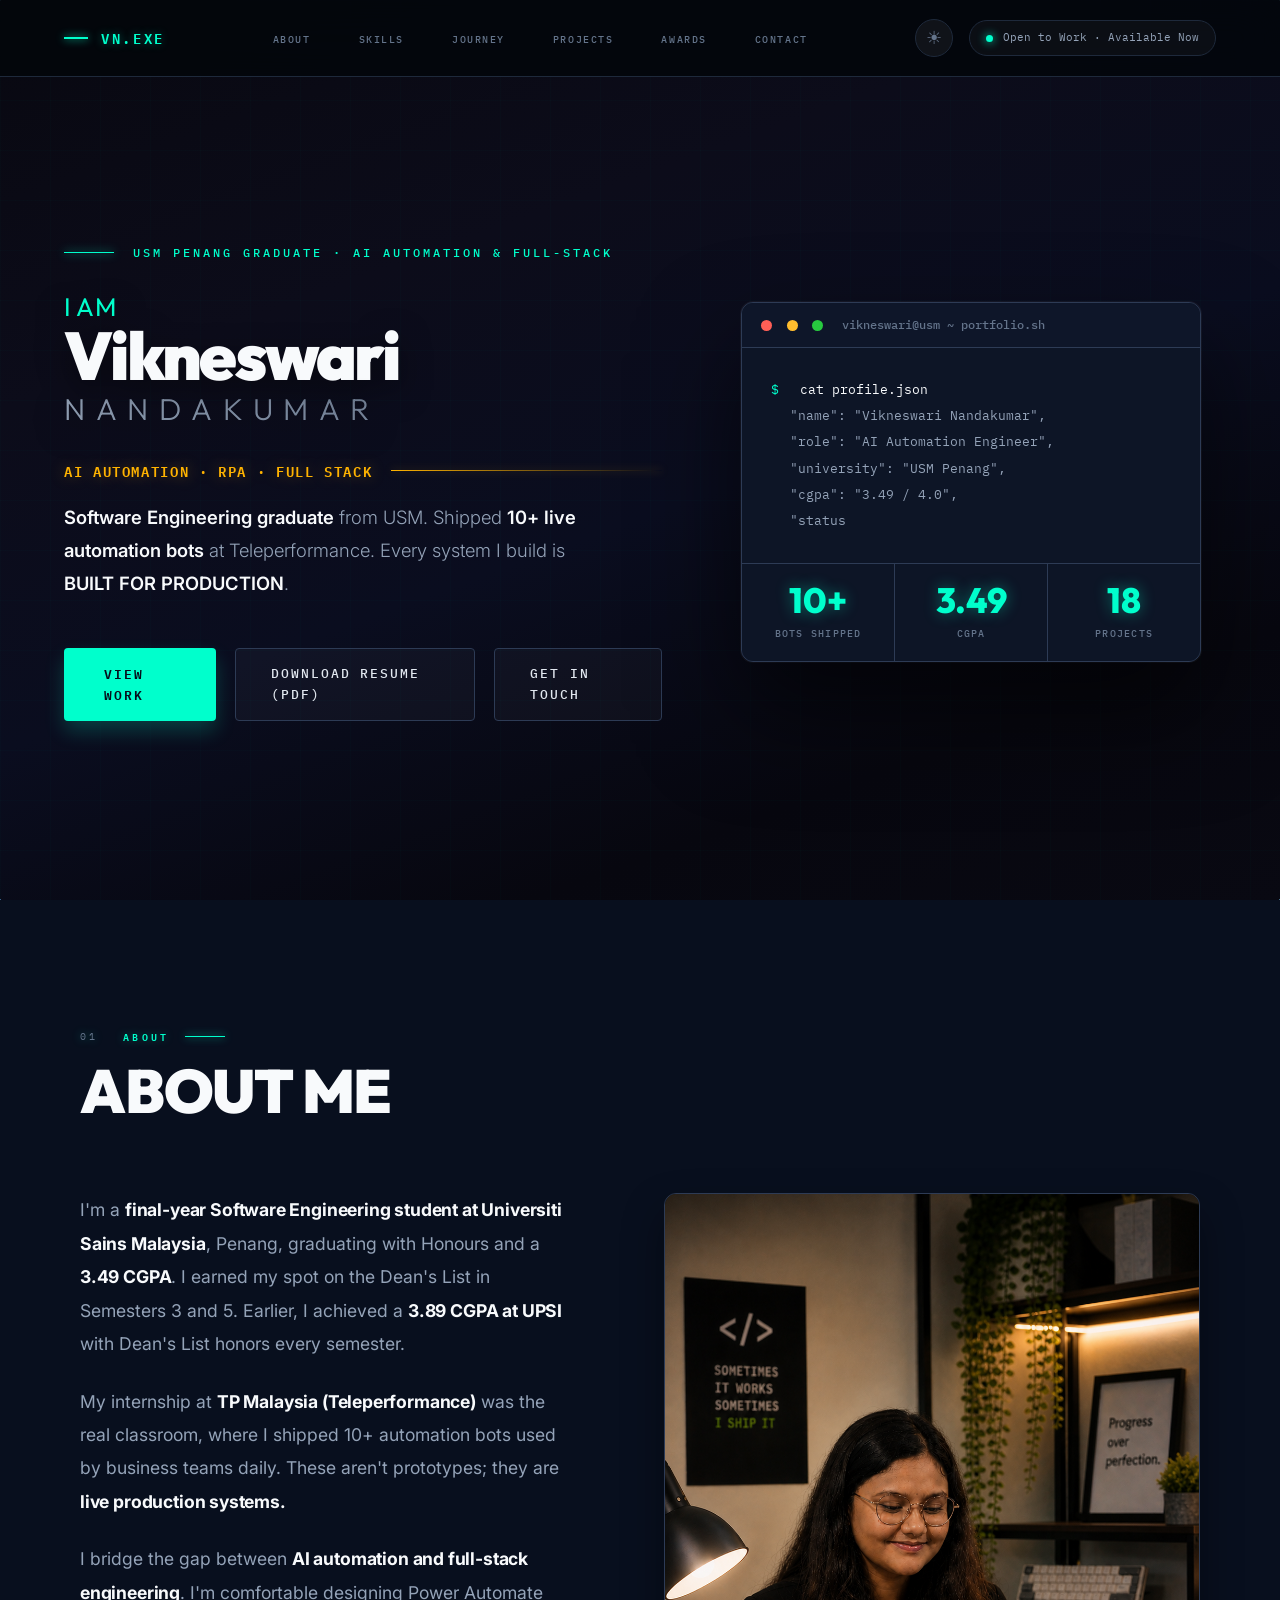
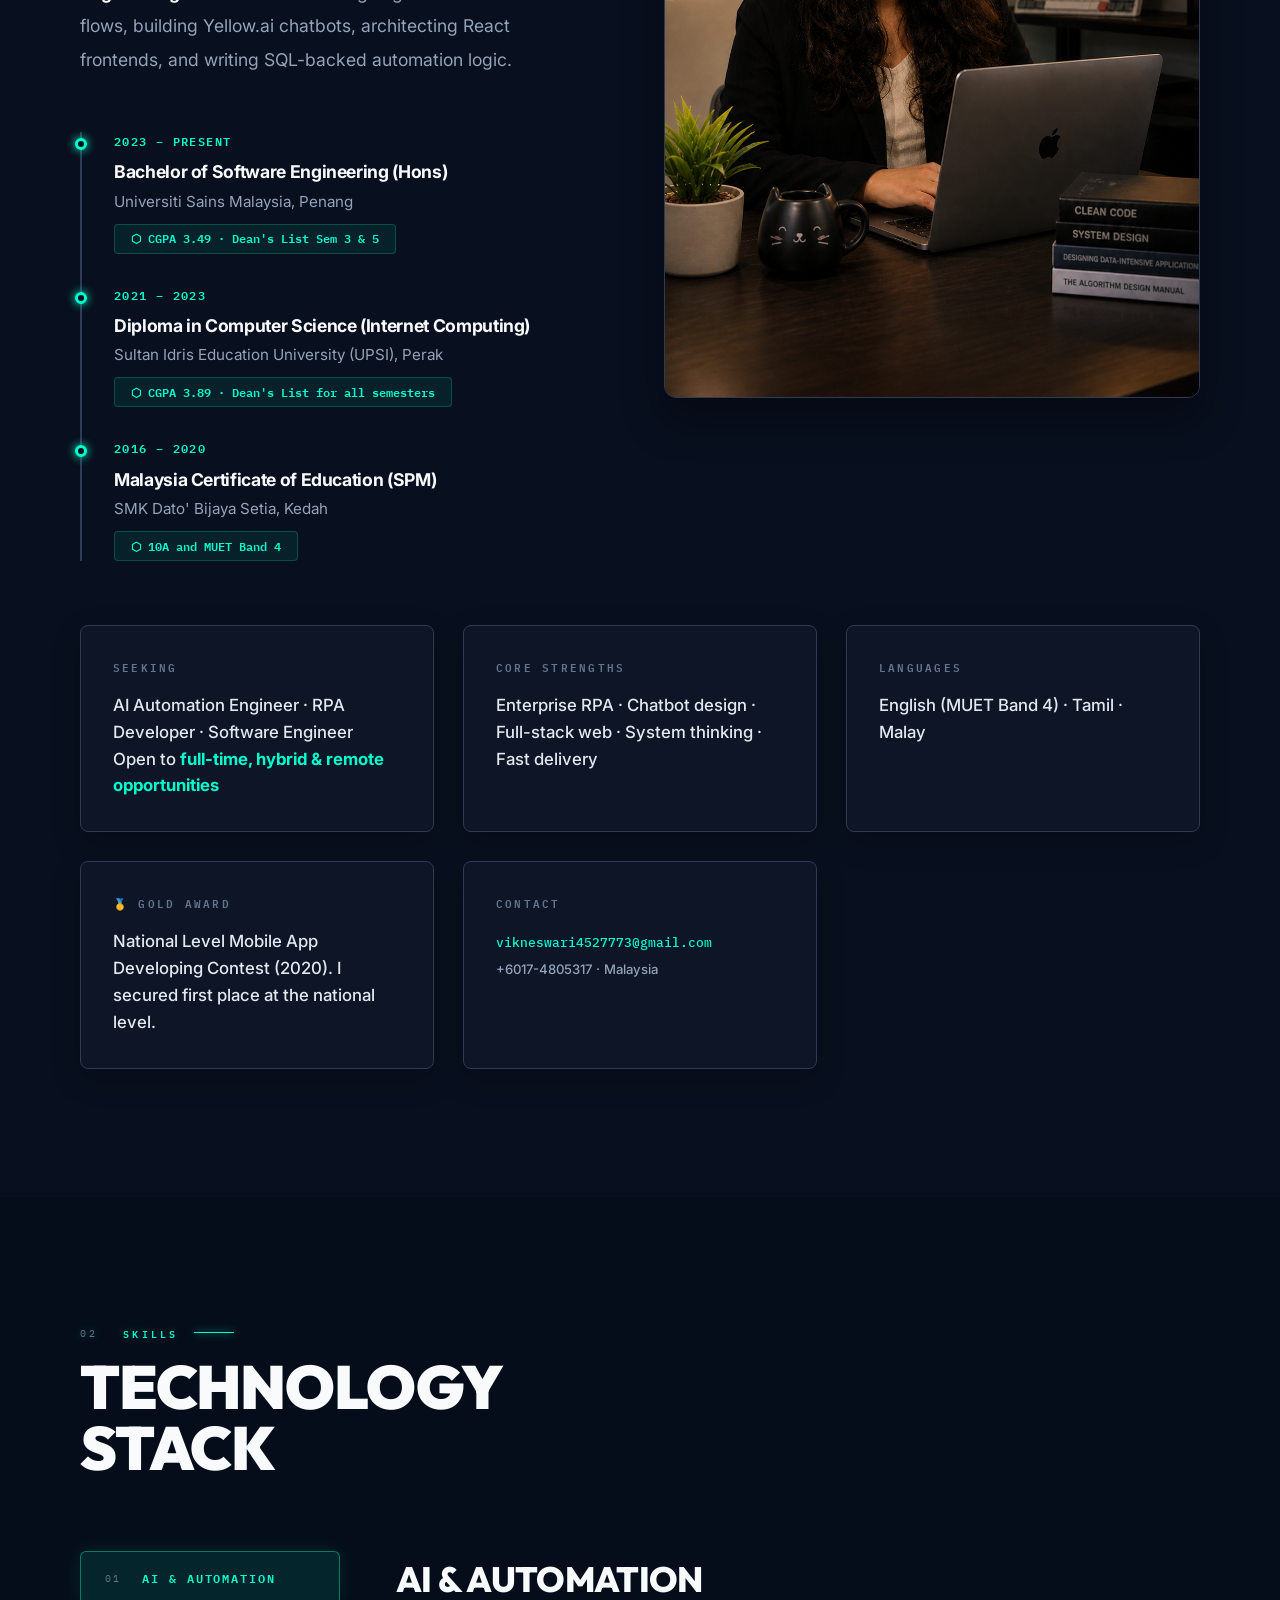
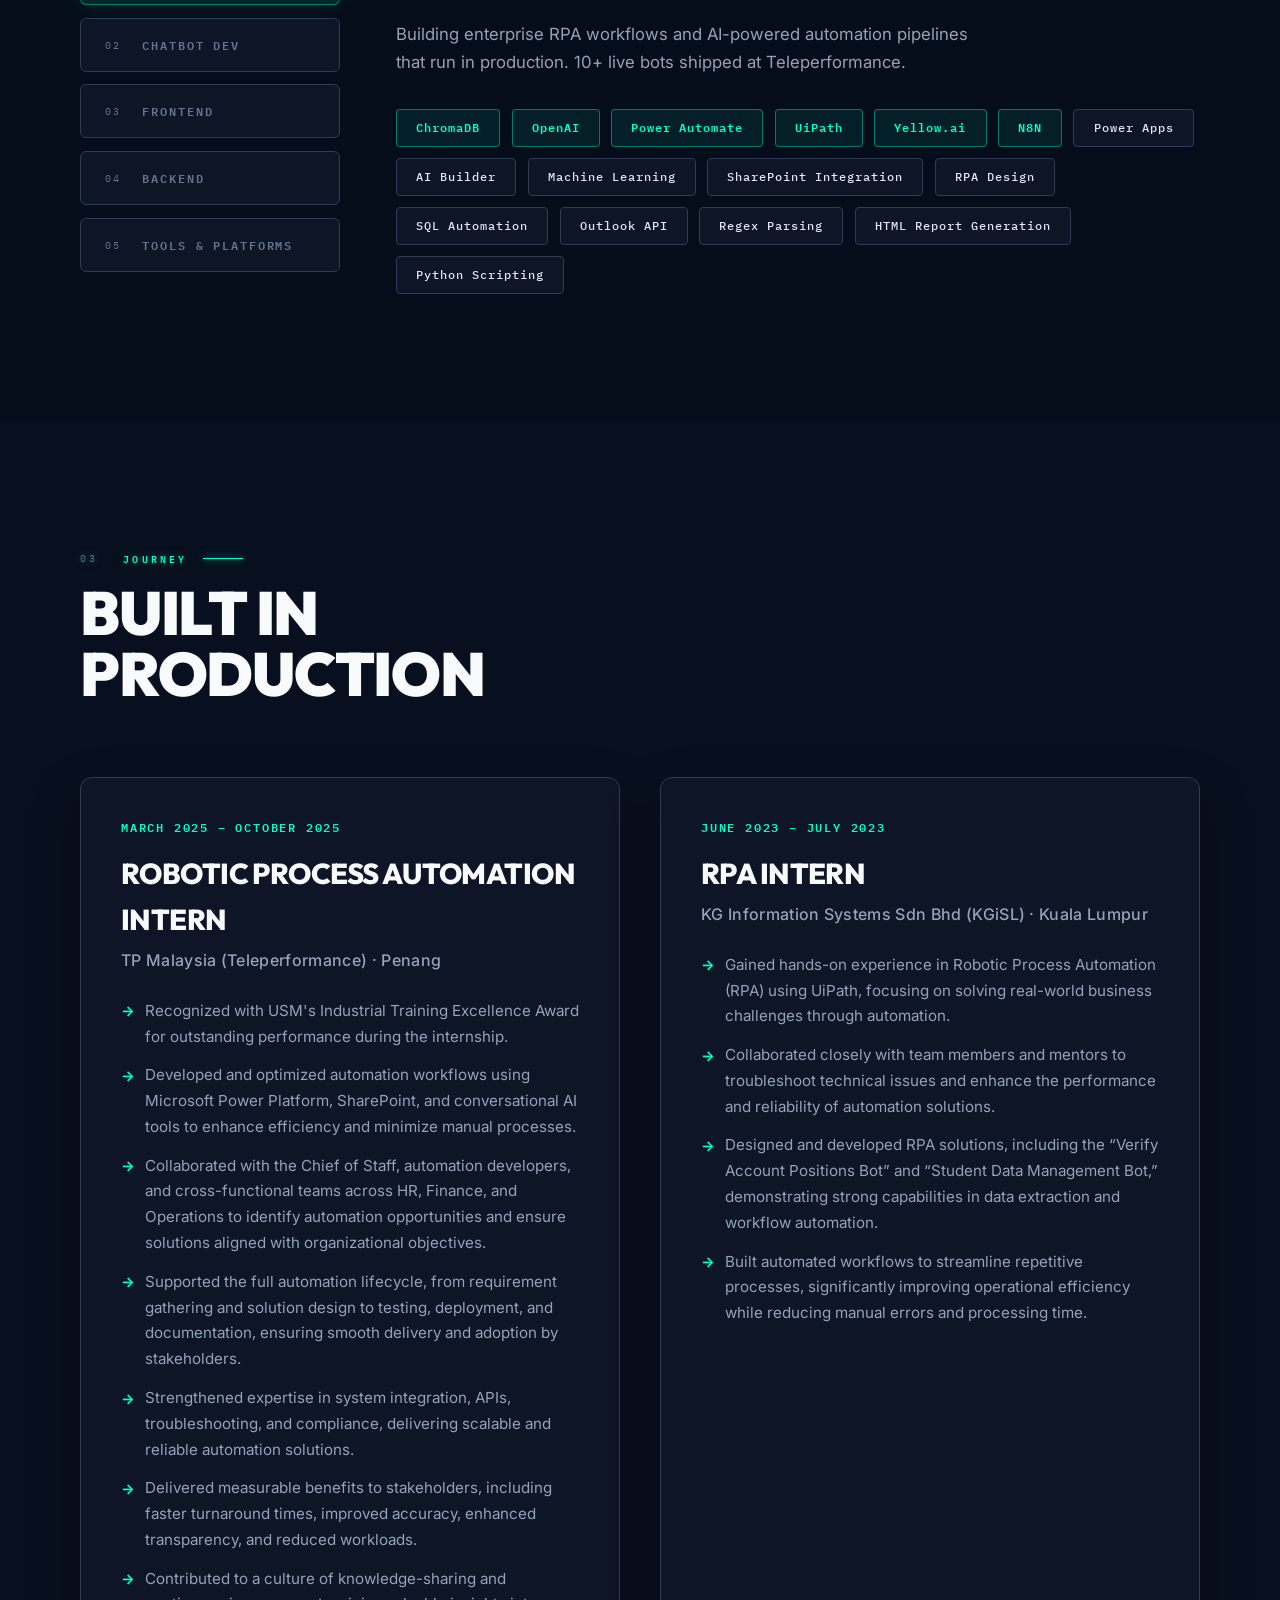
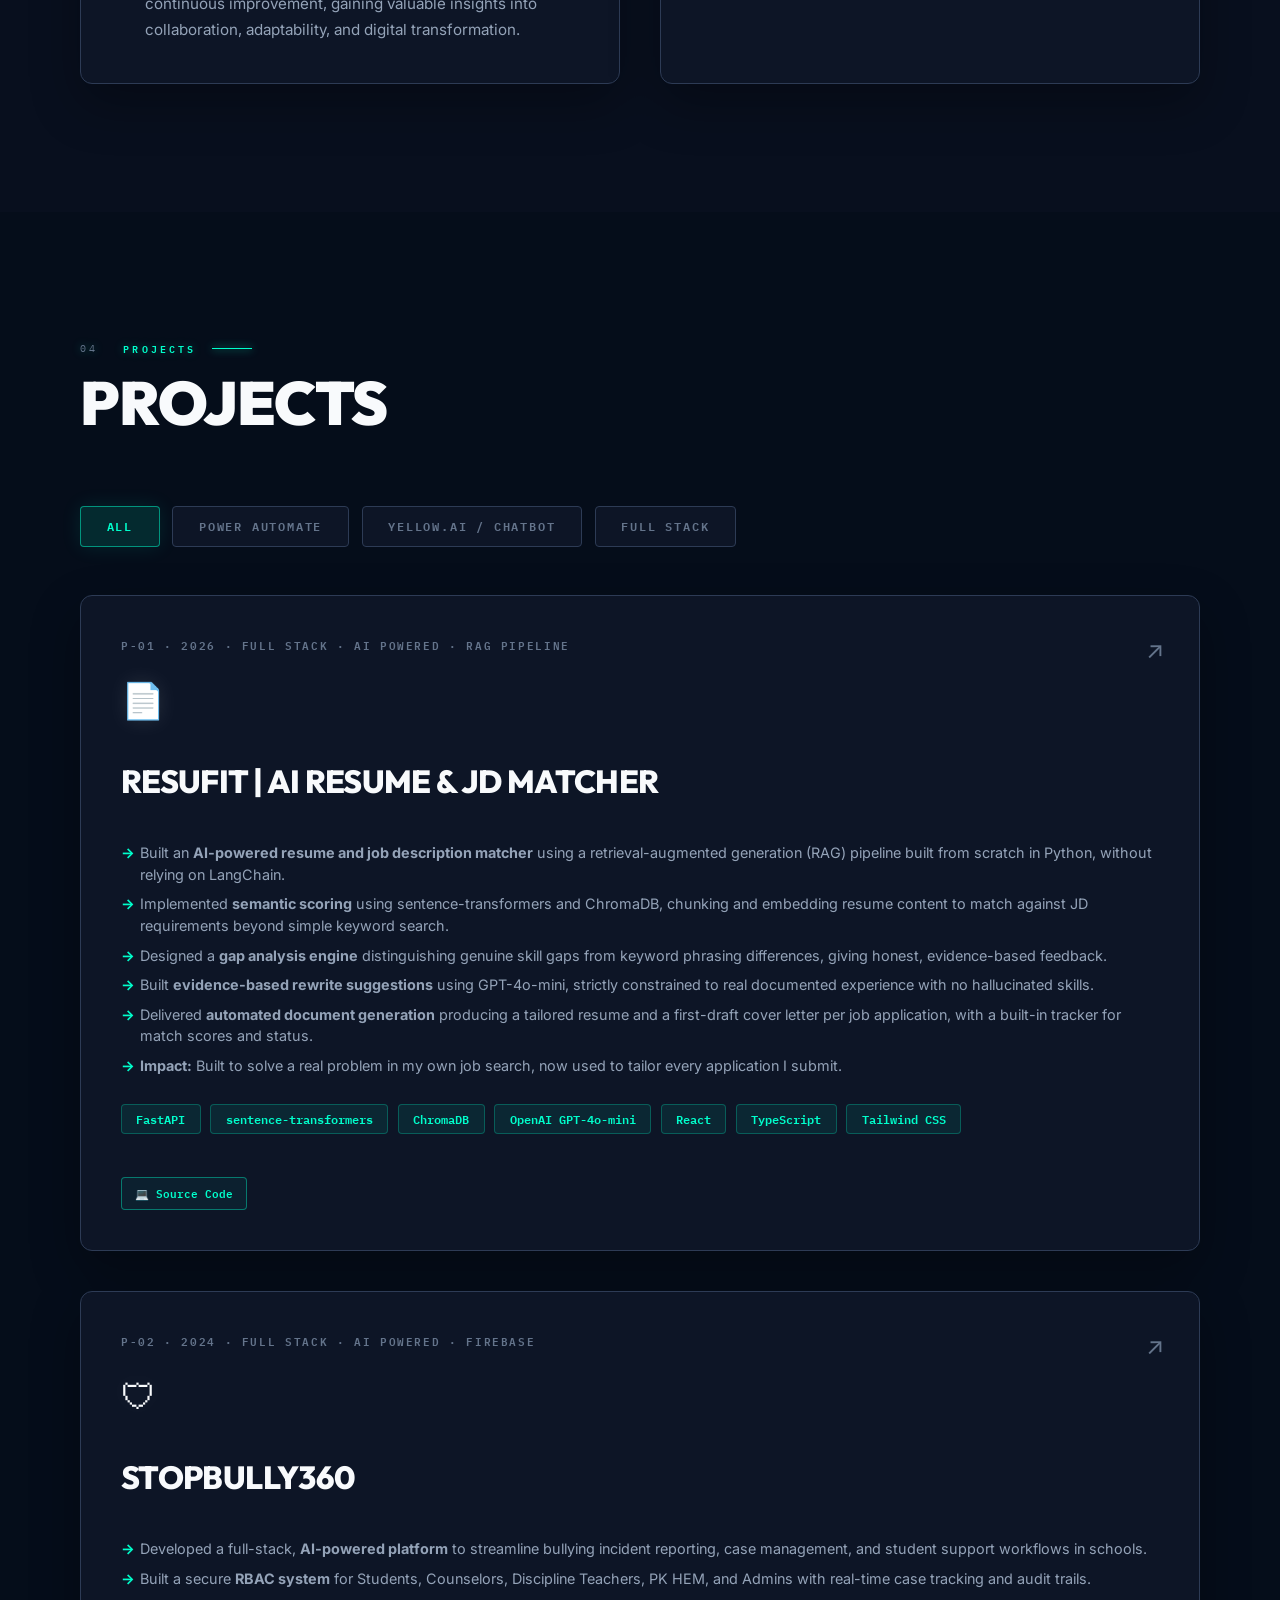
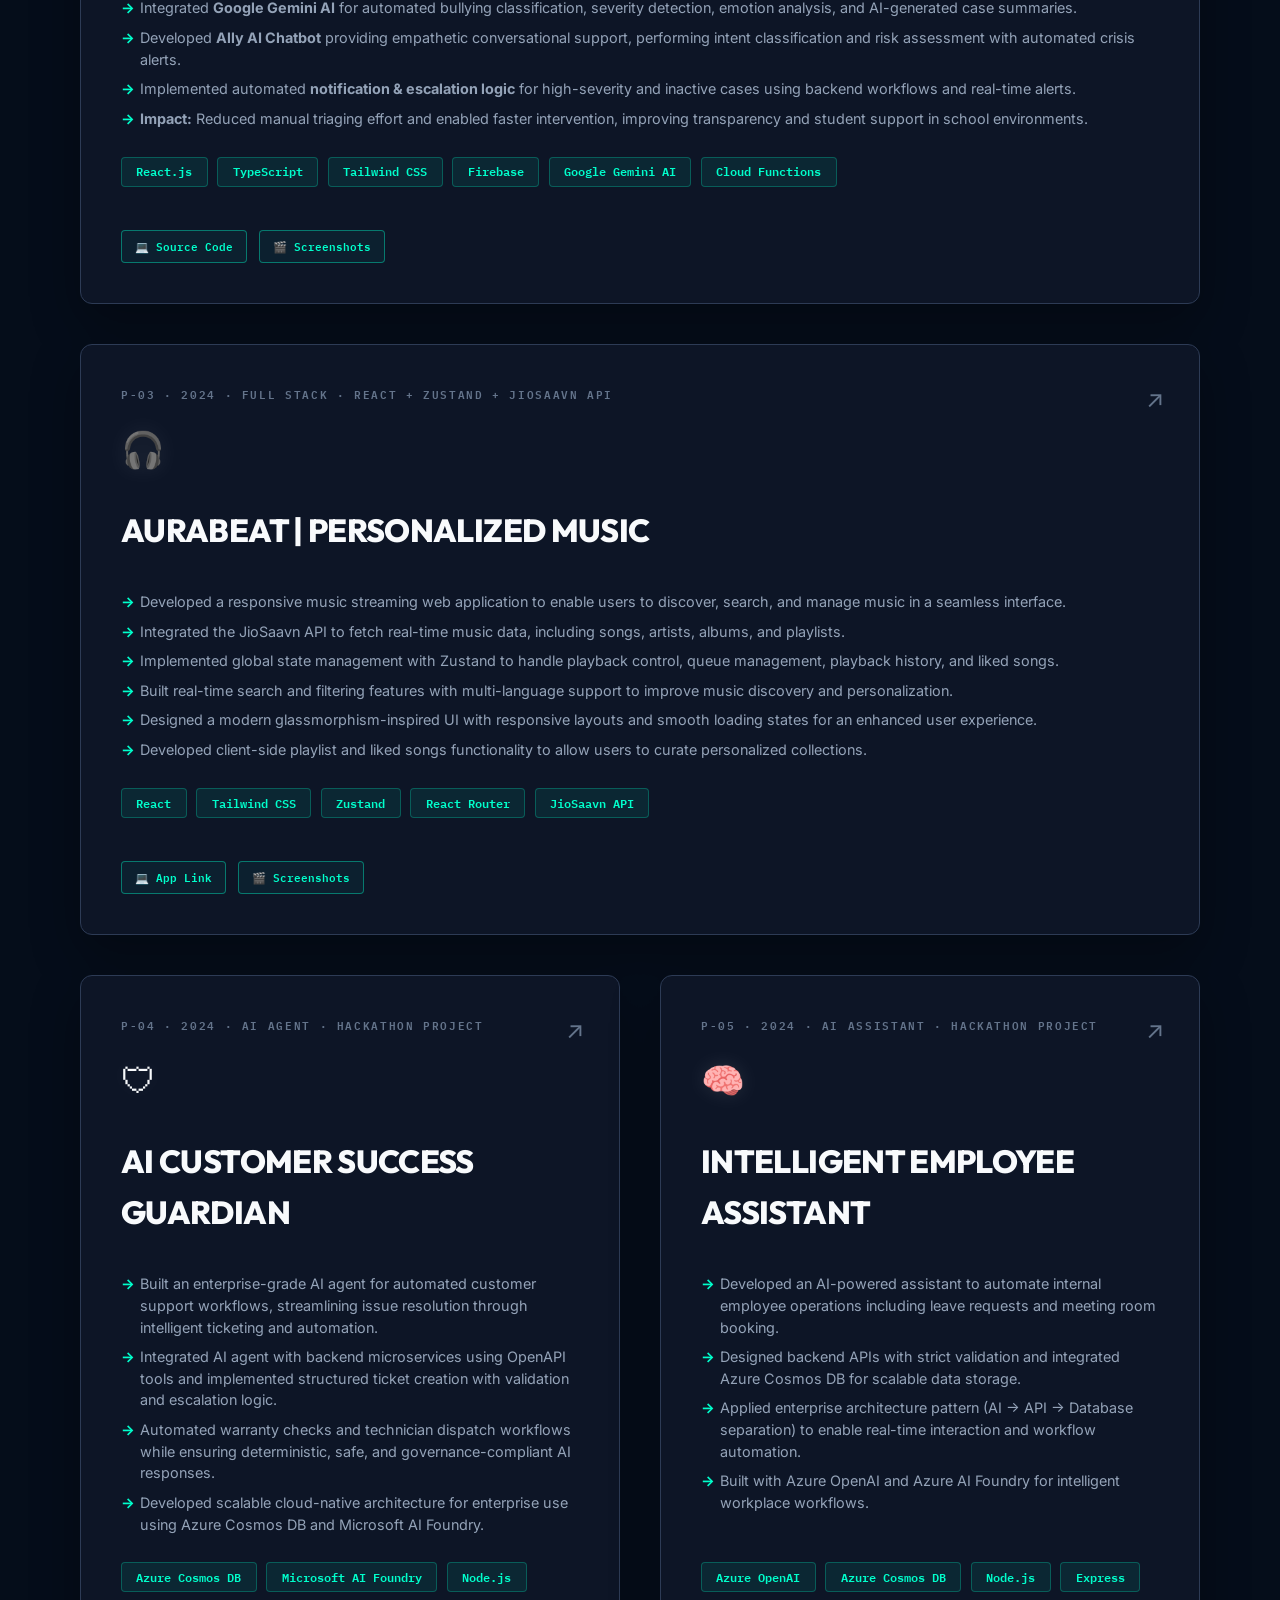
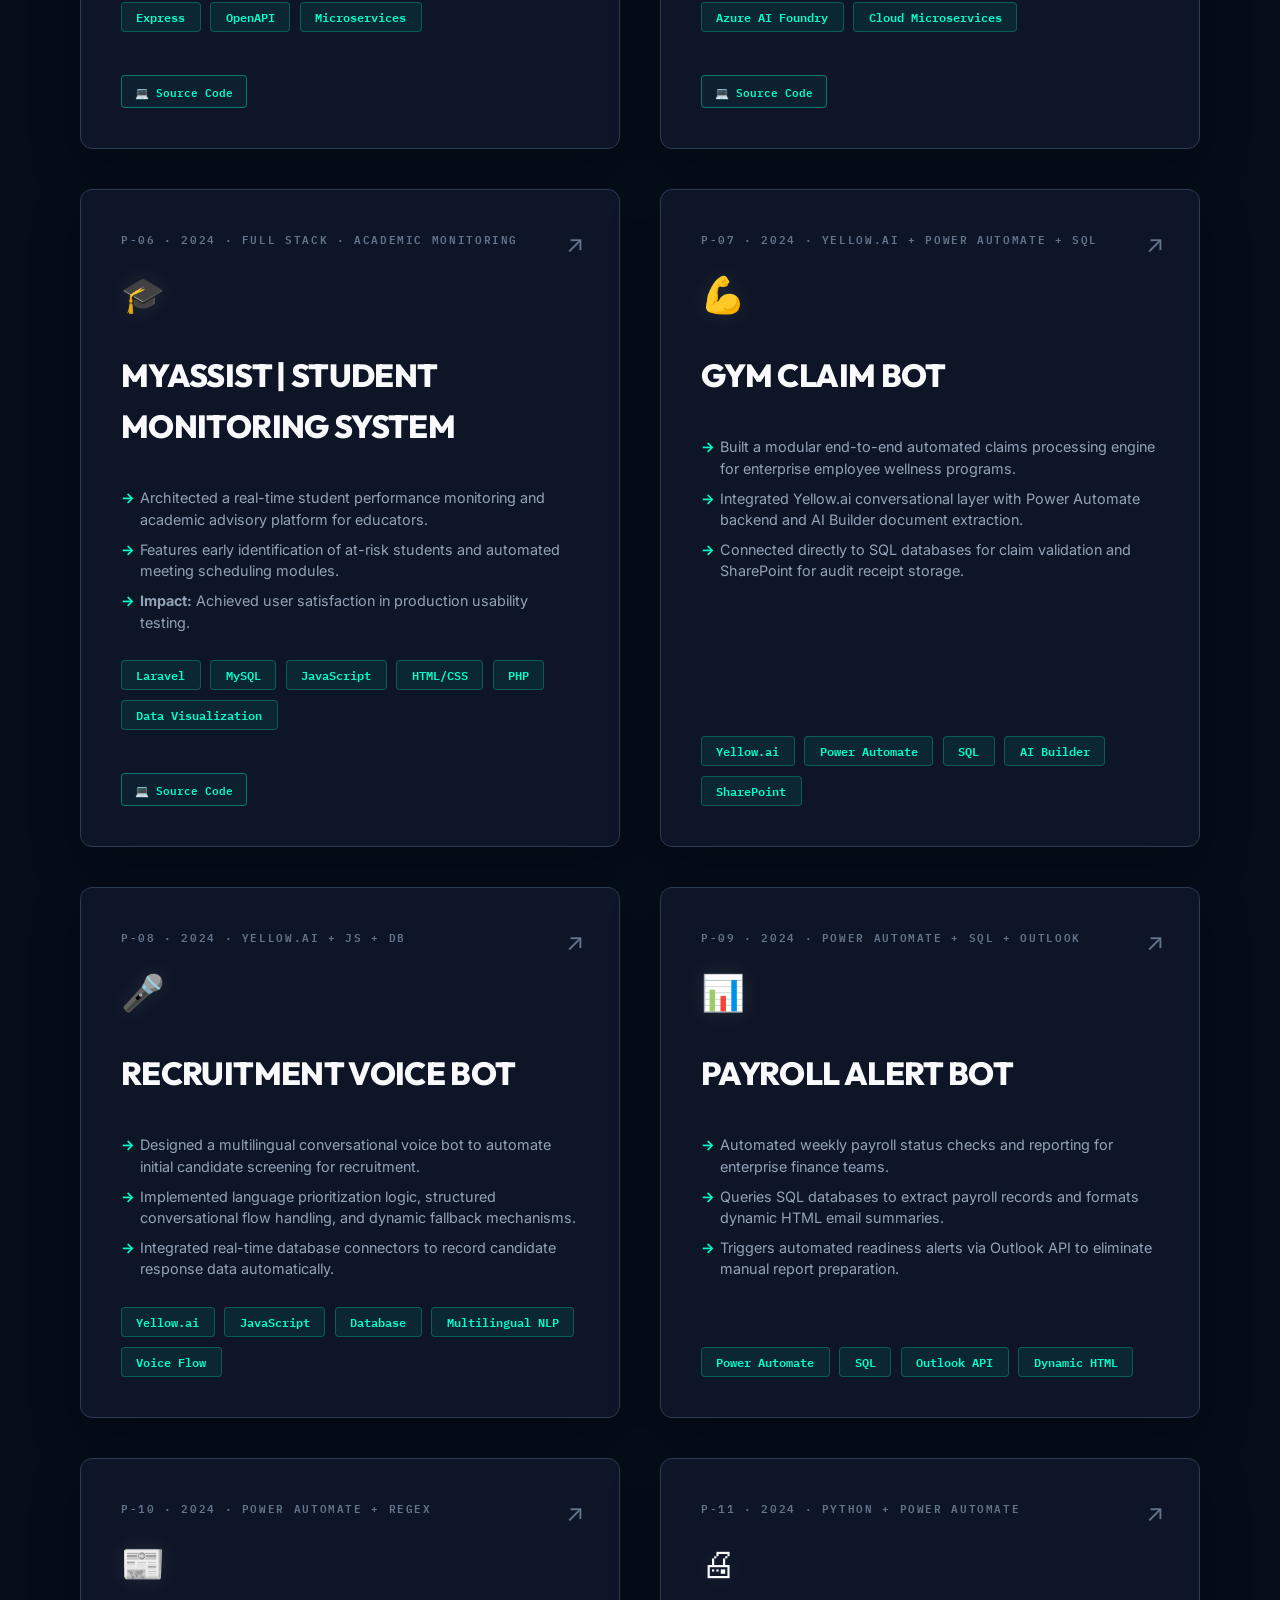
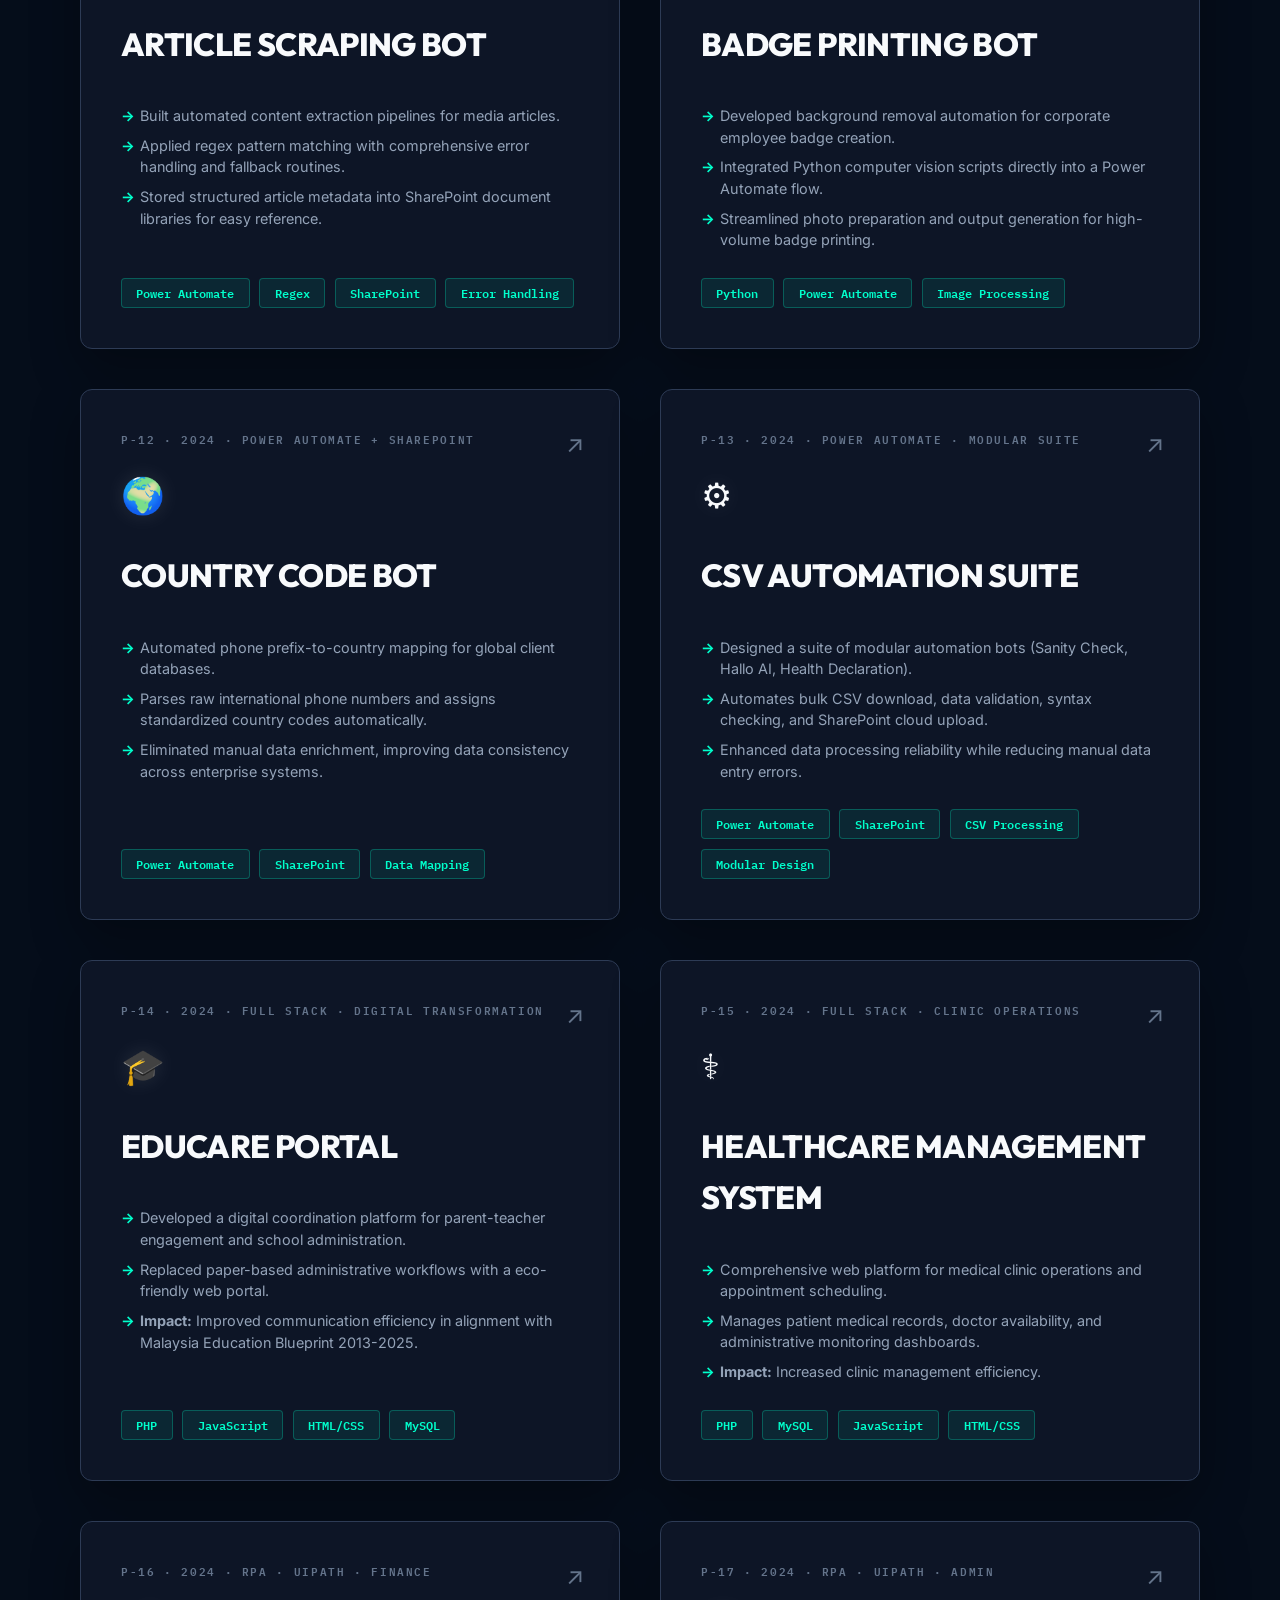
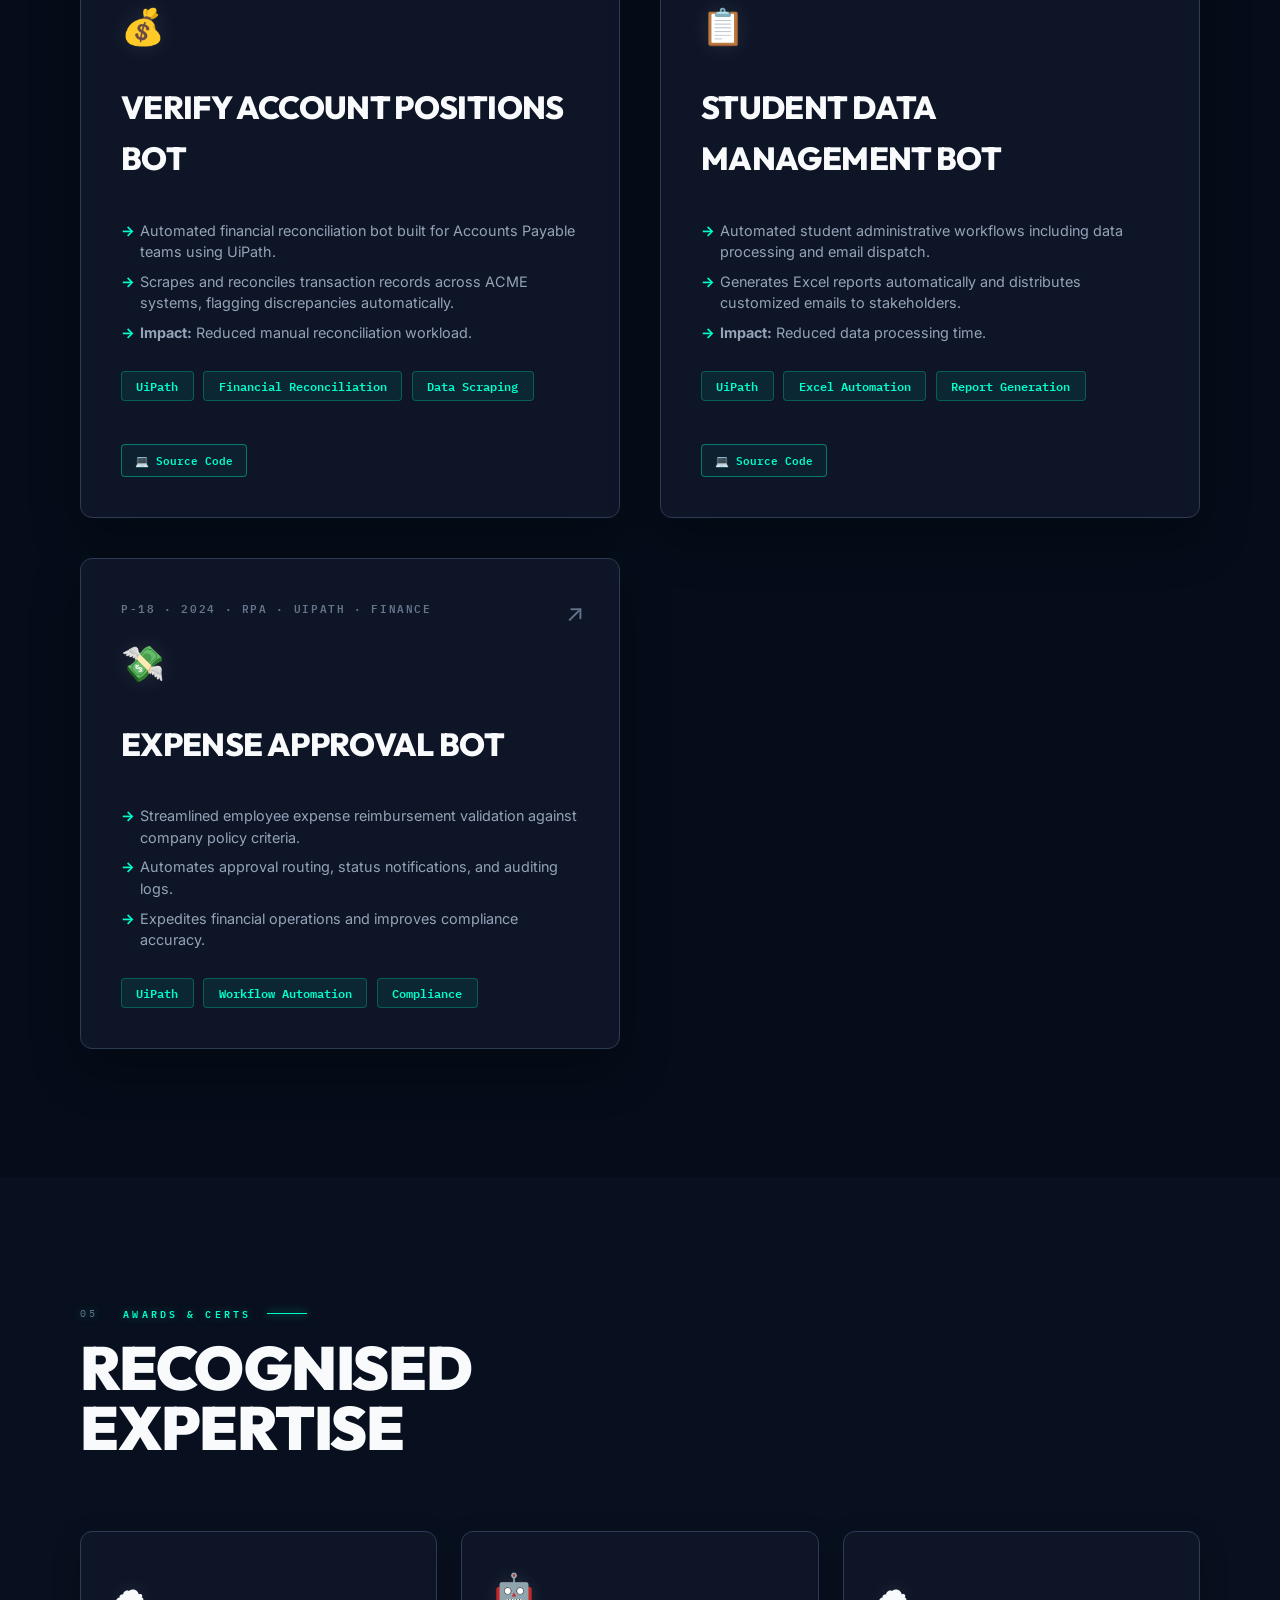
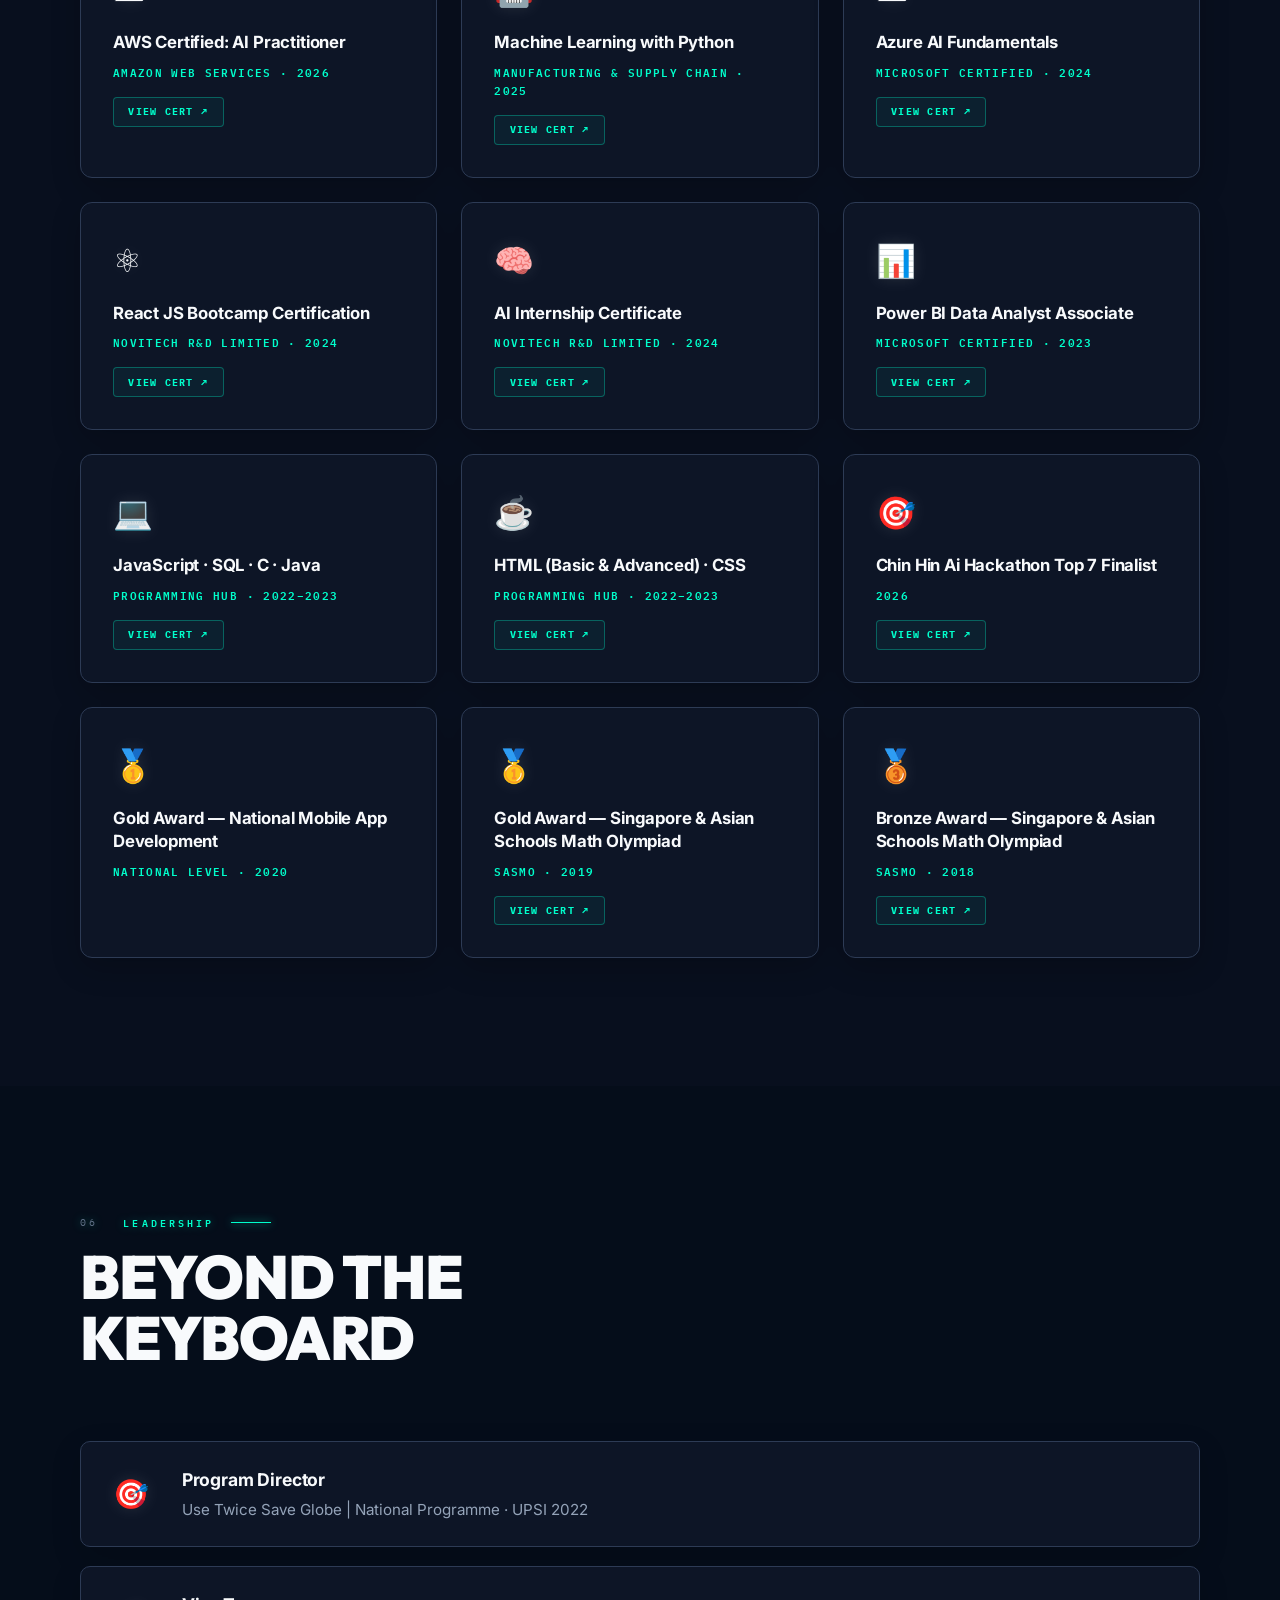
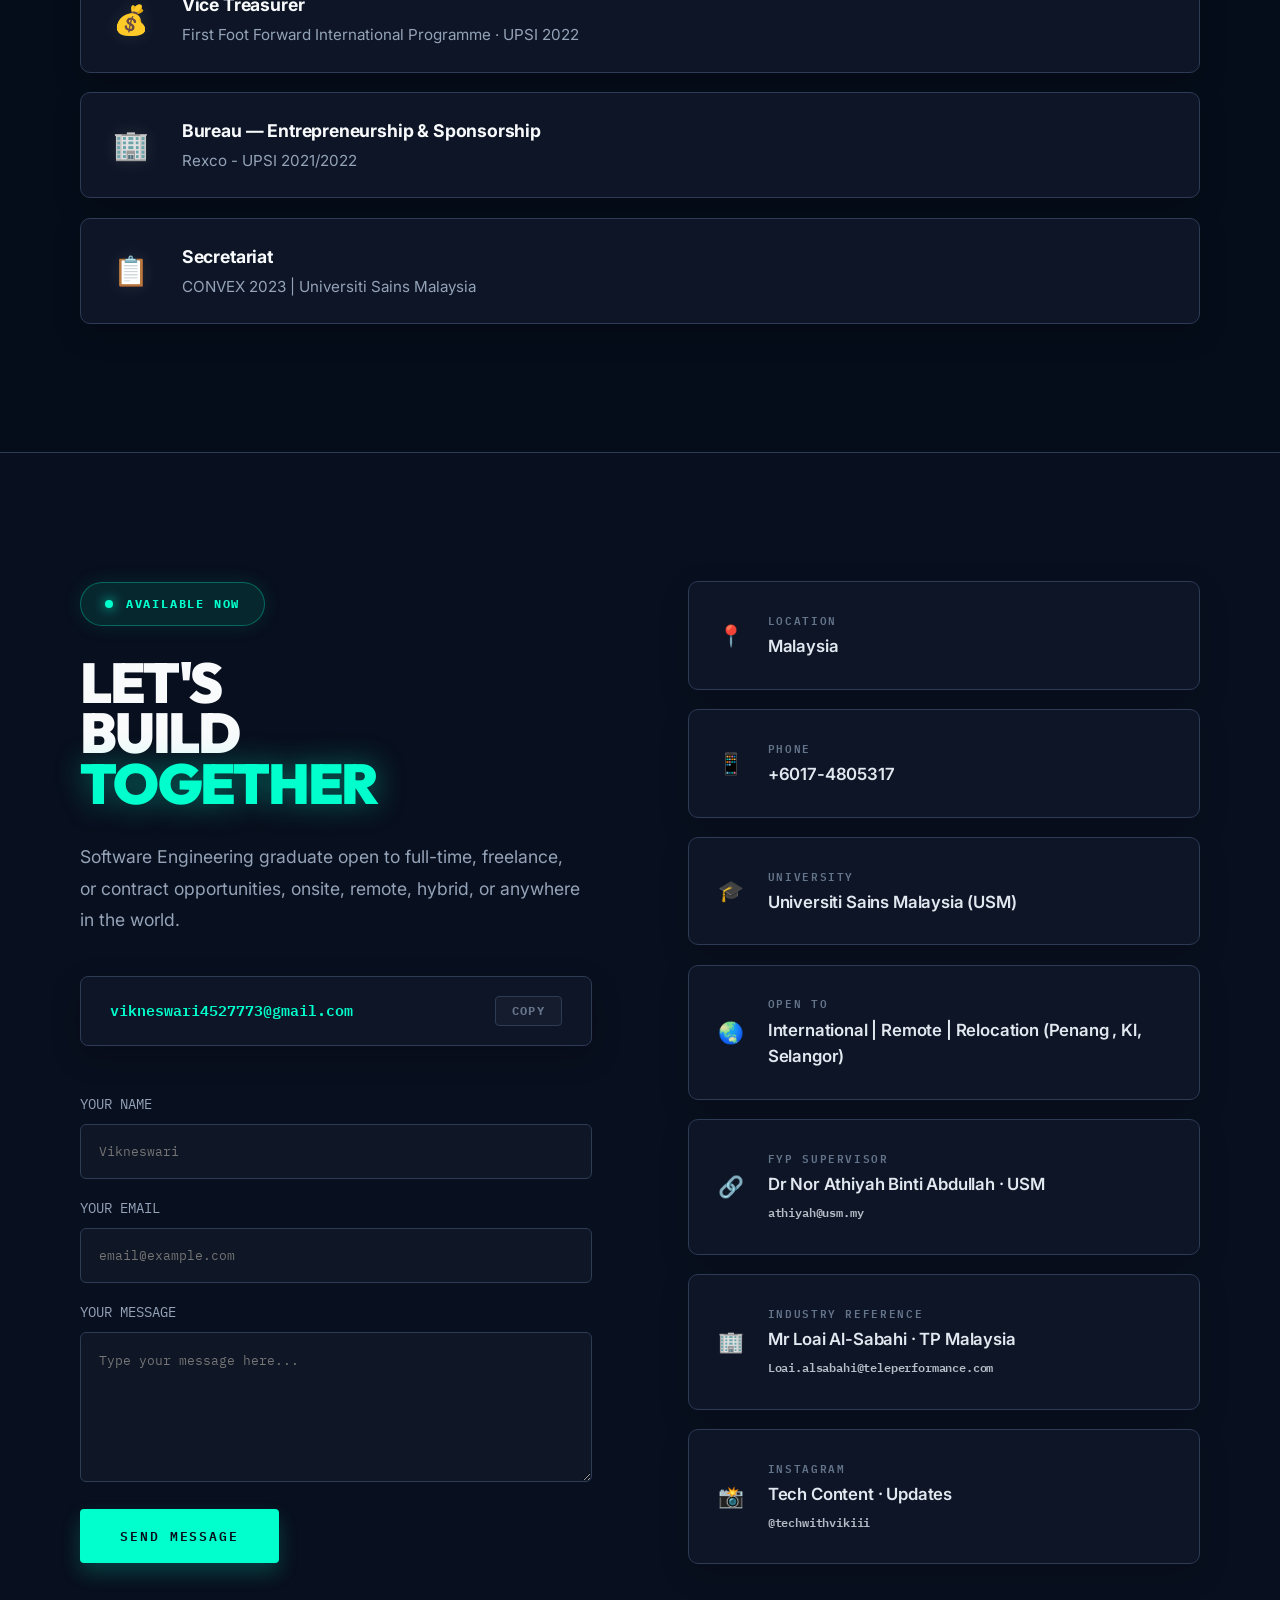
==== commit d112cabd: "update resume" ====
--- a/index.html
+++ b/index.html
@@ -106,7 +106,7 @@
                 <div class="hsl">CGPA</div>
               </div>
               <div class="hs">
-                <div class="hsn">17</div>
+                <div class="hsn">18</div>
                 <div class="hsl">Projects</div>
               </div>
             </div>
@@ -220,6 +220,8 @@
               <div class="skptit">AI &amp; AUTOMATION</div>
               <div class="skpdesc">Building enterprise RPA workflows and AI-powered automation pipelines that run in production. 10+ live bots shipped at Teleperformance.</div>
               <div class="chips">
+                <span class="chip k">ChromaDB</span>
+                <span class="chip k">OpenAI</span>
                 <span class="chip k">Power Automate</span>
                 <span class="chip k">UiPath</span>
                 <span class="chip k">Yellow.ai</span>
@@ -277,6 +279,7 @@
               <div class="skptit">BACKEND</div>
               <div class="skpdesc">Architecting server-side systems, databases, and APIs &mdash; from Laravel monoliths to Node.js services and SQL-driven automation logic.</div>
               <div class="chips">
+                <span class="chip k">FastAPI</span>
                 <span class="chip k">Node.js</span>
                 <span class="chip k">PHP / Laravel</span>
                 <span class="chip k">MySQL / SQL</span>
@@ -369,8 +372,38 @@
         <!-- Projects Grid -->
         <div class="pgrid">
           <!-- Project 01 (Featured) -->
+          <div class="pc ft rev" data-c="fs bot">
+            <span class="pnum">P-01 &middot; 2026 &middot; Full Stack &middot; AI Powered &middot; RAG Pipeline</span>
+            <div class="pico">&#x1F4C4;</div>
+            <div class="pname">RESUFIT | AI RESUME &amp; JD MATCHER</div>
+            <div class="pdesc">
+              <ul>
+                <li>Built an <strong>AI-powered resume and job description matcher</strong> using a retrieval-augmented generation (RAG) pipeline built from scratch in Python, without relying on LangChain.</li>
+                <li>Implemented <strong>semantic scoring</strong> using sentence-transformers and ChromaDB, chunking and embedding resume content to match against JD requirements beyond simple keyword search.</li>
+                <li>Designed a <strong>gap analysis engine</strong> distinguishing genuine skill gaps from keyword phrasing differences, giving honest, evidence-based feedback.</li>
+                <li>Built <strong>evidence-based rewrite suggestions</strong> using GPT-4o-mini, strictly constrained to real documented experience with no hallucinated skills.</li>
+                <li>Delivered <strong>automated document generation</strong> producing a tailored resume and a first-draft cover letter per job application, with a built-in tracker for match scores and status.</li>
+                <li><strong>Impact:</strong> Built to solve a real problem in my own job search, now used to tailor every application I submit.</li>
+              </ul>
+            </div>
+            <div class="pstack">
+              <span class="stk">FastAPI</span>
+              <span class="stk">sentence-transformers</span>
+              <span class="stk">ChromaDB</span>
+              <span class="stk">OpenAI GPT-4o-mini</span>
+              <span class="stk">React</span>
+              <span class="stk">TypeScript</span>
+              <span class="stk">Tailwind CSS</span>
+            </div>
+            <div class="p-links">
+              <a href="https://github.com/HolaStranger/ResuFit" class="plink" target="_blank">&#x1F4BB; Source Code</a>
+            </div>
+            <div class="parr">&#x2197;</div>
+          </div>
+
+          <!-- Project 02 (Featured) -->
           <div class="pc ft rev" data-c="fs">
-            <span class="pnum">P-01 &middot; 2024 &middot; Full Stack &middot; AI Powered &middot; Firebase</span>
+            <span class="pnum">P-02 &middot; 2024 &middot; Full Stack &middot; AI Powered &middot; Firebase</span>
             <div class="pico">&#x1F6E1;</div>
             <div class="pname">STOPBULLY360</div>
             <div class="pdesc">
@@ -398,9 +431,9 @@
             <div class="parr">&#x2197;</div>
           </div>
 
-          <!-- Project 02 (Featured) -->
+          <!-- Project 03 (Featured) -->
           <div class="pc ft rev" data-c="fs">
-            <span class="pnum">P-02 &middot; 2024 &middot; Full Stack &middot; React + Zustand + JioSaavn API</span>
+            <span class="pnum">P-03 &middot; 2024 &middot; Full Stack &middot; React + Zustand + JioSaavn API</span>
             <div class="pico">&#x1F3A7;</div>
             <div class="pname">AURABEAT | PERSONALIZED MUSIC</div>
             <div class="pdesc">
@@ -427,9 +460,9 @@
             <div class="parr">&#x2197;</div>
           </div>
 
-          <!-- Project 03 -->
+          <!-- Project 04 -->
           <div class="pc rev d1" data-c="fs bot">
-            <span class="pnum">P-03 &middot; 2024 &middot; AI Agent &middot; Hackathon Project</span>
+            <span class="pnum">P-04 &middot; 2024 &middot; AI Agent &middot; Hackathon Project</span>
             <div class="pico">&#x1F6E1;</div>
             <div class="pname">AI CUSTOMER SUCCESS GUARDIAN</div>
             <div class="pdesc">
@@ -454,9 +487,9 @@
             <div class="parr">&#x2197;</div>
           </div>
 
-          <!-- Project 04 -->
+          <!-- Project 05 -->
           <div class="pc rev d2" data-c="fs bot">
-            <span class="pnum">P-04 &middot; 2024 &middot; AI Assistant &middot; Hackathon Project</span>
+            <span class="pnum">P-05 &middot; 2024 &middot; AI Assistant &middot; Hackathon Project</span>
             <div class="pico">&#x1F9E0;</div>
             <div class="pname">INTELLIGENT EMPLOYEE ASSISTANT</div>
             <div class="pdesc">
@@ -480,9 +513,9 @@
             <div class="parr">&#x2197;</div>
           </div>
 
-          <!-- Project 05 -->
+          <!-- Project 06 -->
           <div class="pc rev" data-c="fs">
-            <span class="pnum">P-05 &middot; 2024 &middot; Full Stack &middot; Academic Monitoring</span>
+            <span class="pnum">P-06 &middot; 2024 &middot; Full Stack &middot; Academic Monitoring</span>
             <div class="pico">&#x1F393;</div>
             <div class="pname">MYASSIST | STUDENT MONITORING SYSTEM</div>
             <div class="pdesc">
@@ -506,9 +539,9 @@
             <div class="parr">&#x2197;</div>
           </div>
 
-          <!-- Project 06 -->
+          <!-- Project 07 -->
           <div class="pc rev d1" data-c="rpa bot">
-            <span class="pnum">P-06 &middot; 2024 &middot; Yellow.ai + Power Automate + SQL</span>
+            <span class="pnum">P-07 &middot; 2024 &middot; Yellow.ai + Power Automate + SQL</span>
             <div class="pico">&#x1F4AA;</div>
             <div class="pname">GYM CLAIM BOT</div>
             <div class="pdesc">
@@ -528,9 +561,9 @@
             <div class="parr">&#x2197;</div>
           </div>
 
-          <!-- Project 07 -->
+          <!-- Project 08 -->
           <div class="pc rev d2" data-c="bot">
-            <span class="pnum">P-07 &middot; 2024 &middot; Yellow.ai + JS + DB</span>
+            <span class="pnum">P-08 &middot; 2024 &middot; Yellow.ai + JS + DB</span>
             <div class="pico">&#x1F3A4;</div>
             <div class="pname">RECRUITMENT VOICE BOT</div>
             <div class="pdesc">
@@ -550,9 +583,9 @@
             <div class="parr">&#x2197;</div>
           </div>
 
-          <!-- Project 08 -->
+          <!-- Project 09 -->
           <div class="pc rev" data-c="rpa">
-            <span class="pnum">P-08 &middot; 2024 &middot; Power Automate + SQL + Outlook</span>
+            <span class="pnum">P-09 &middot; 2024 &middot; Power Automate + SQL + Outlook</span>
             <div class="pico">&#x1F4CA;</div>
             <div class="pname">PAYROLL ALERT BOT</div>
             <div class="pdesc">
@@ -571,9 +604,9 @@
             <div class="parr">&#x2197;</div>
           </div>
 
-          <!-- Project 09 -->
+          <!-- Project 10 -->
           <div class="pc rev d1" data-c="rpa">
-            <span class="pnum">P-09 &middot; 2024 &middot; Power Automate + Regex</span>
+            <span class="pnum">P-10 &middot; 2024 &middot; Power Automate + Regex</span>
             <div class="pico">&#x1F4F0;</div>
             <div class="pname">ARTICLE SCRAPING BOT</div>
             <div class="pdesc">
@@ -592,9 +625,9 @@
             <div class="parr">&#x2197;</div>
           </div>
 
-          <!-- Project 10 -->
+          <!-- Project 11 -->
           <div class="pc rev d2" data-c="rpa">
-            <span class="pnum">P-10 &middot; 2024 &middot; Python + Power Automate</span>
+            <span class="pnum">P-11 &middot; 2024 &middot; Python + Power Automate</span>
             <div class="pico">&#x1F5A8;</div>
             <div class="pname">BADGE PRINTING BOT</div>
             <div class="pdesc">
@@ -612,9 +645,9 @@
             <div class="parr">&#x2197;</div>
           </div>
 
-          <!-- Project 11 -->
+          <!-- Project 12 -->
           <div class="pc rev" data-c="rpa">
-            <span class="pnum">P-11 &middot; 2024 &middot; Power Automate + SharePoint</span>
+            <span class="pnum">P-12 &middot; 2024 &middot; Power Automate + SharePoint</span>
             <div class="pico">&#x1F30D;</div>
             <div class="pname">COUNTRY CODE BOT</div>
             <div class="pdesc">
@@ -632,9 +665,9 @@
             <div class="parr">&#x2197;</div>
           </div>
 
-          <!-- Project 12 -->
+          <!-- Project 13 -->
           <div class="pc rev d1" data-c="rpa">
-            <span class="pnum">P-12 &middot; 2024 &middot; Power Automate &middot; Modular Suite</span>
+            <span class="pnum">P-13 &middot; 2024 &middot; Power Automate &middot; Modular Suite</span>
             <div class="pico">&#x2699;</div>
             <div class="pname">CSV AUTOMATION SUITE</div>
             <div class="pdesc">
@@ -653,9 +686,9 @@
             <div class="parr">&#x2197;</div>
           </div>
 
-          <!-- Project 13 -->
+          <!-- Project 14 -->
           <div class="pc rev d2" data-c="fs">
-            <span class="pnum">P-13 &middot; 2024 &middot; Full Stack &middot; Digital Transformation</span>
+            <span class="pnum">P-14 &middot; 2024 &middot; Full Stack &middot; Digital Transformation</span>
             <div class="pico">&#x1F393;</div>
             <div class="pname">EDUCARE PORTAL</div>
             <div class="pdesc">
@@ -674,9 +707,9 @@
             <div class="parr">&#x2197;</div>
           </div>
 
-          <!-- Project 14 -->
+          <!-- Project 15 -->
           <div class="pc rev" data-c="fs">
-            <span class="pnum">P-14 &middot; 2024 &middot; Full Stack &middot; Clinic Operations</span>
+            <span class="pnum">P-15 &middot; 2024 &middot; Full Stack &middot; Clinic Operations</span>
             <div class="pico">&#x2695;</div>
             <div class="pname">HEALTHCARE MANAGEMENT SYSTEM</div>
             <div class="pdesc">
@@ -695,9 +728,9 @@
             <div class="parr">&#x2197;</div>
           </div>
 
-          <!-- Project 15 -->
+          <!-- Project 16 -->
           <div class="pc rev d1" data-c="rpa">
-            <span class="pnum">P-15 &middot; 2024 &middot; RPA &middot; UiPath &middot; Finance</span>
+            <span class="pnum">P-16 &middot; 2024 &middot; RPA &middot; UiPath &middot; Finance</span>
             <div class="pico">&#x1F4B0;</div>
             <div class="pname">VERIFY ACCOUNT POSITIONS BOT</div>
             <div class="pdesc">
@@ -718,9 +751,9 @@
             <div class="parr">&#x2197;</div>
           </div>
 
-          <!-- Project 16 -->
+          <!-- Project 17 -->
           <div class="pc rev d2" data-c="rpa">
-            <span class="pnum">P-16 &middot; 2024 &middot; RPA &middot; UiPath &middot; Admin</span>
+            <span class="pnum">P-17 &middot; 2024 &middot; RPA &middot; UiPath &middot; Admin</span>
             <div class="pico">&#x1F4CB;</div>
             <div class="pname">STUDENT DATA MANAGEMENT BOT</div>
             <div class="pdesc">
@@ -741,9 +774,9 @@
             <div class="parr">&#x2197;</div>
           </div>
 
-          <!-- Project 17 -->
+          <!-- Project 18 -->
           <div class="pc rev" data-c="rpa">
-            <span class="pnum">P-17 &middot; 2024 &middot; RPA &middot; UiPath &middot; Finance</span>
+            <span class="pnum">P-18 &middot; 2024 &middot; RPA &middot; UiPath &middot; Finance</span>
             <div class="pico">&#x1F4B8;</div>
             <div class="pname">EXPENSE APPROVAL BOT</div>
             <div class="pdesc">
@@ -982,6 +1015,16 @@
                 </div>
               </div>
             </div>
+            <div class="ccard">
+              <div style="font-size: 1.3rem;">&#x1F4F8;</div>
+              <div>
+                <div class="ccl">Instagram</div>
+                <div class="ccv">
+                  Tech Content &middot; Updates<br>
+                  <a href="https://www.instagram.com/techwithvikiii" target="_blank" style="font-size: 0.75rem; opacity: 0.8; font-family: 'IBM Plex Mono', monospace; color: inherit; text-decoration: none;">@techwithvikiii</a>
+                </div>
+              </div>
+            </div>
           </div>
         </div>
       </div>
